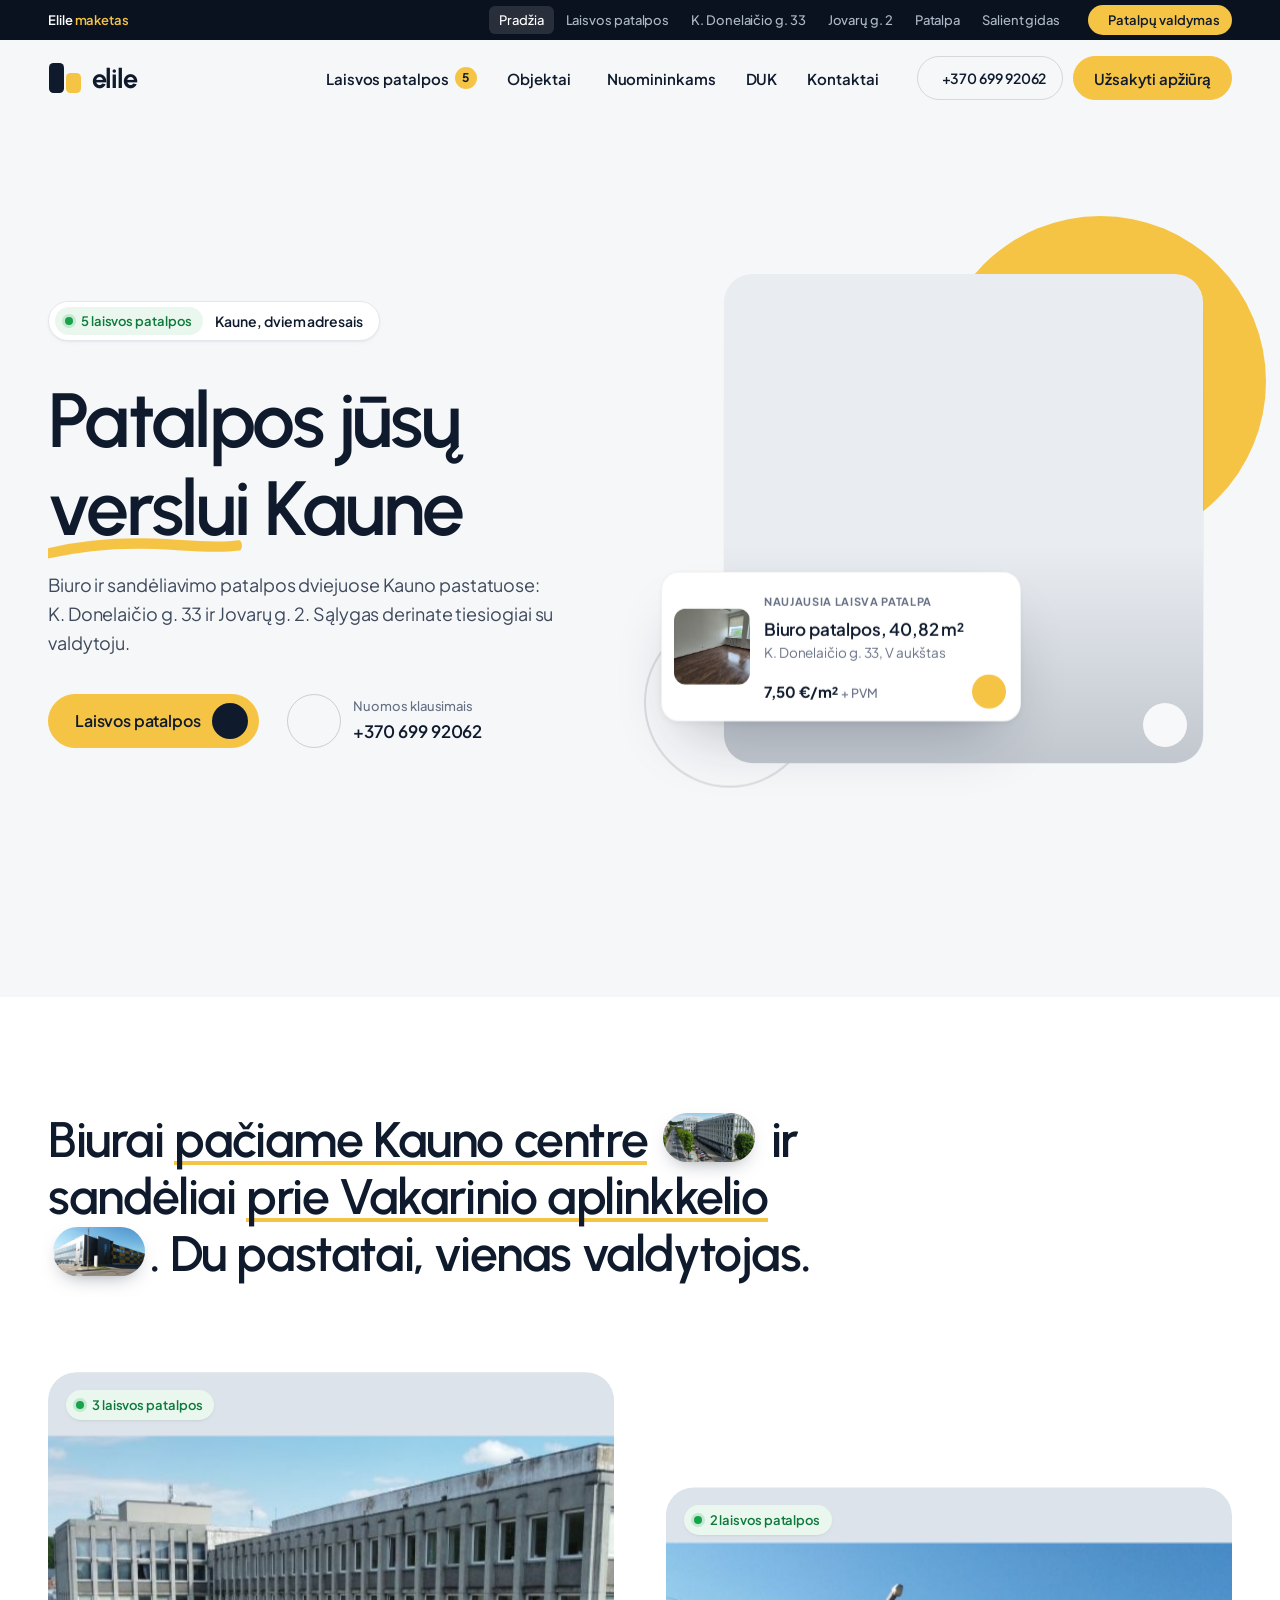
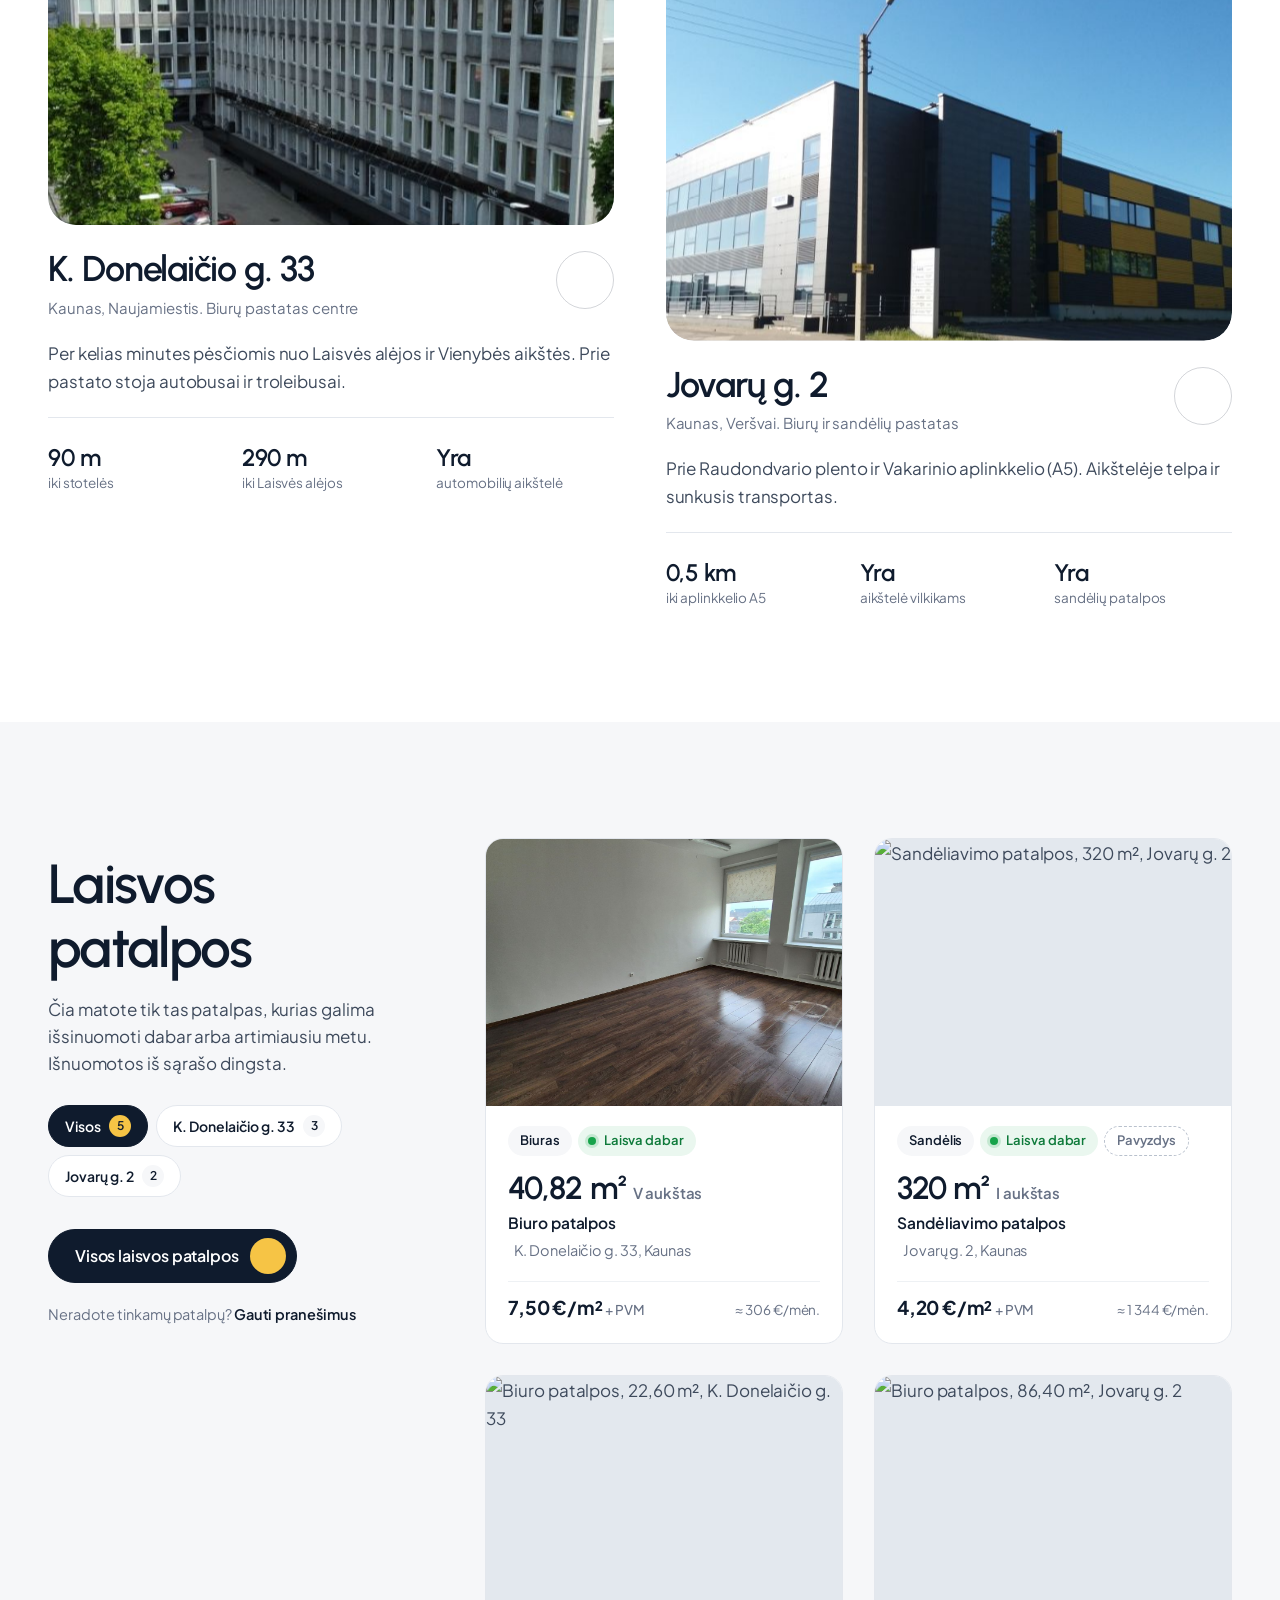
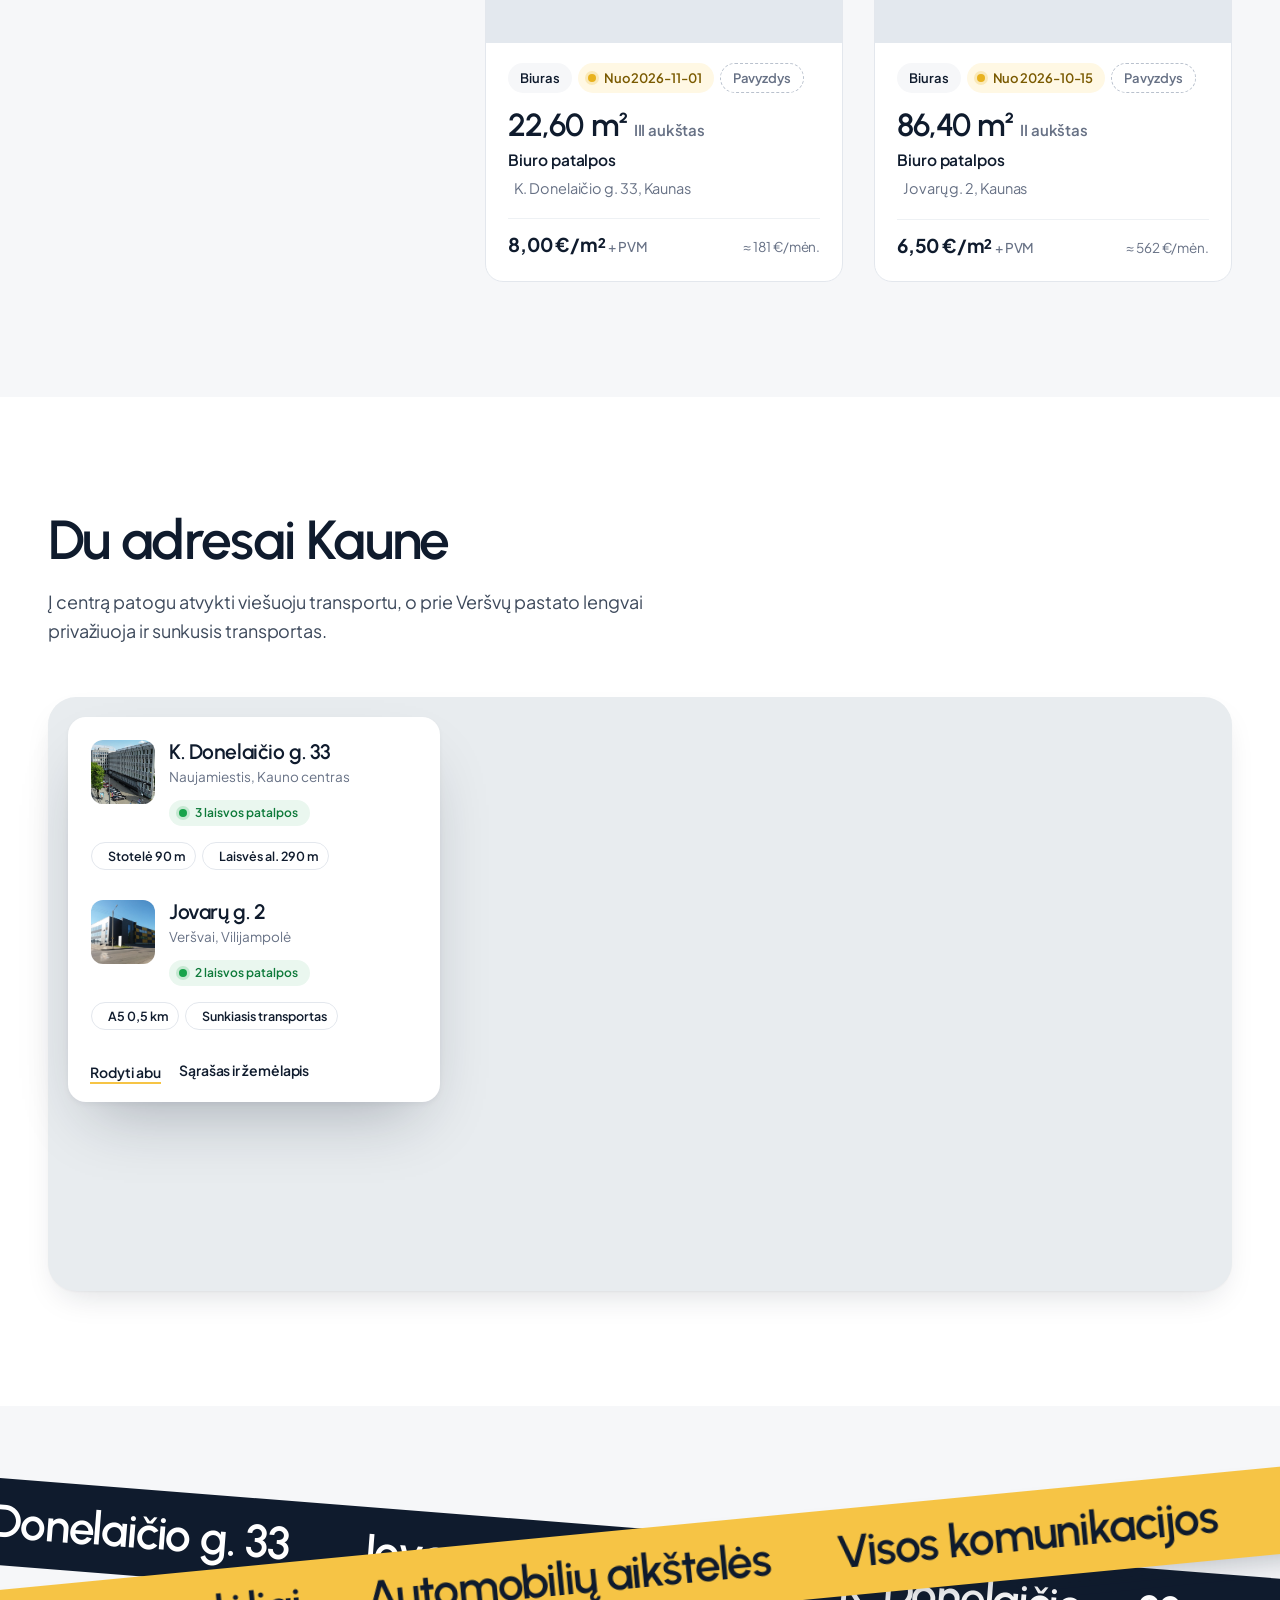
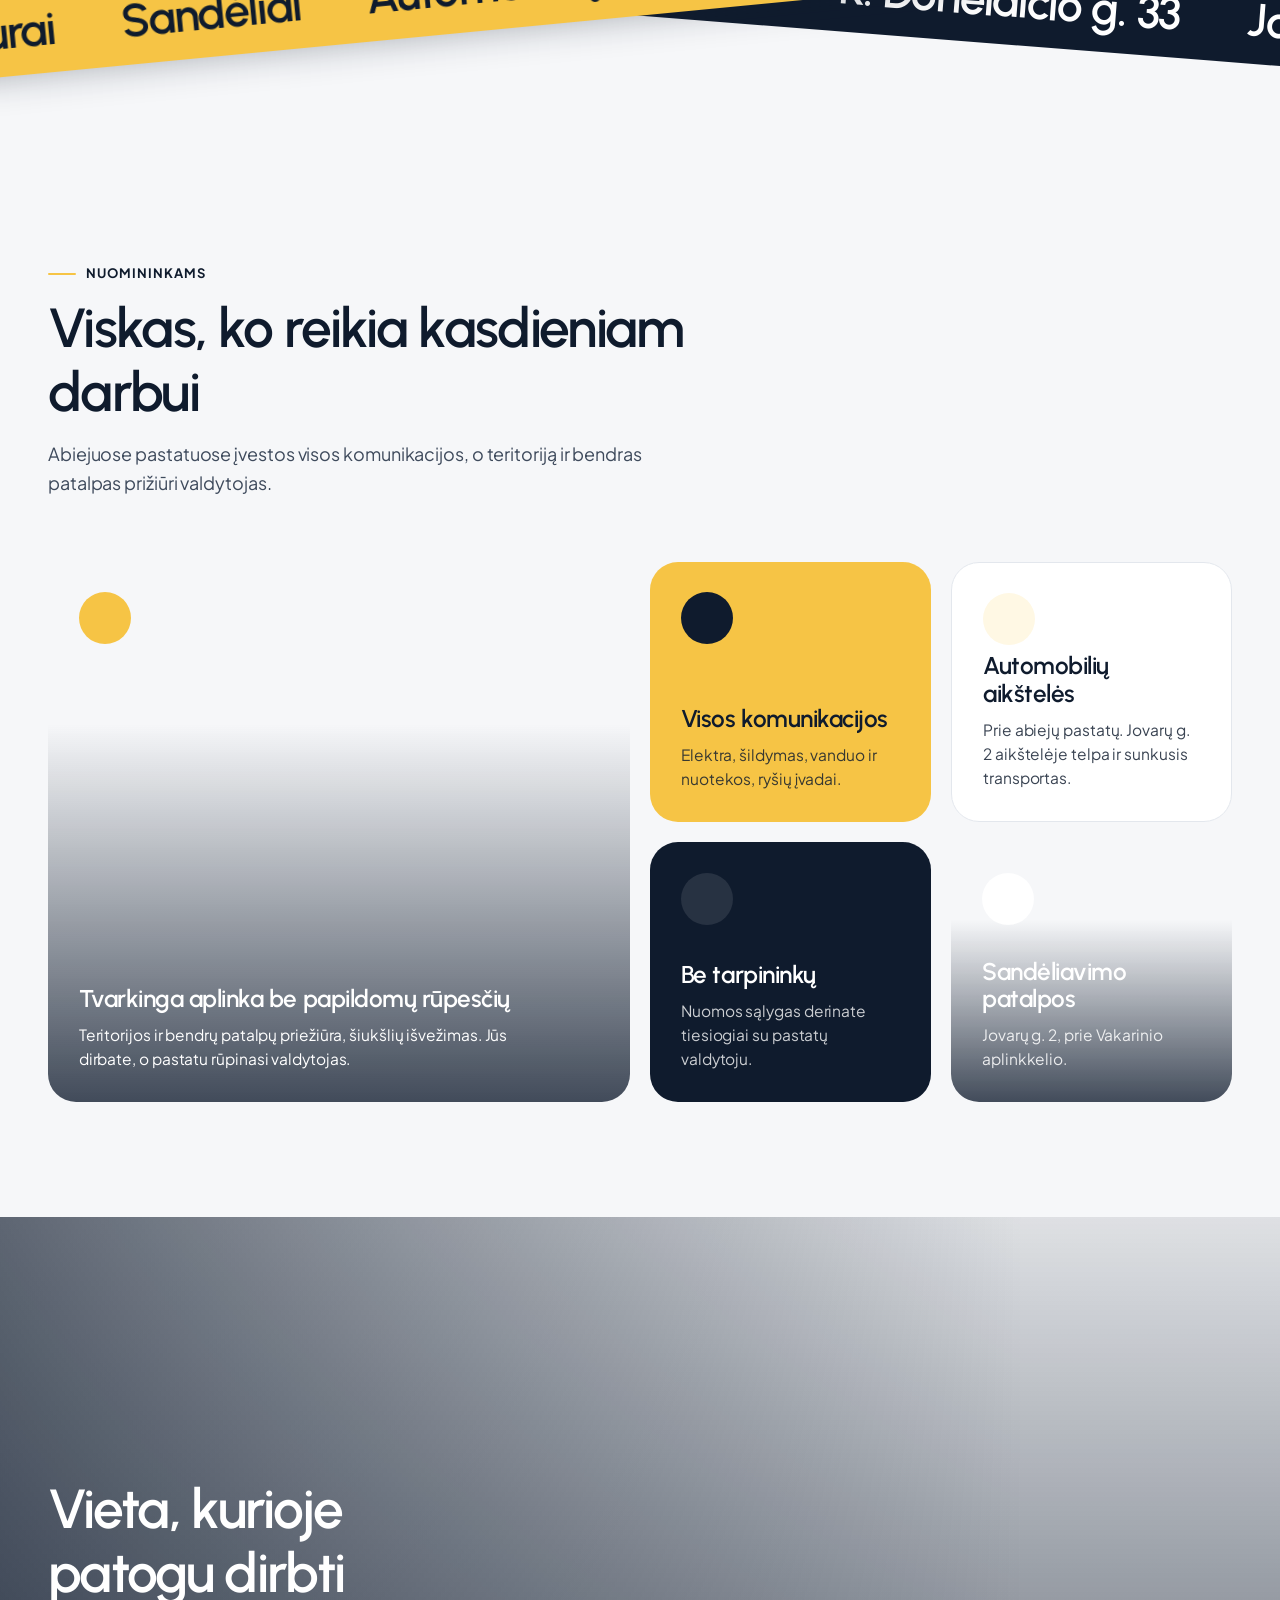
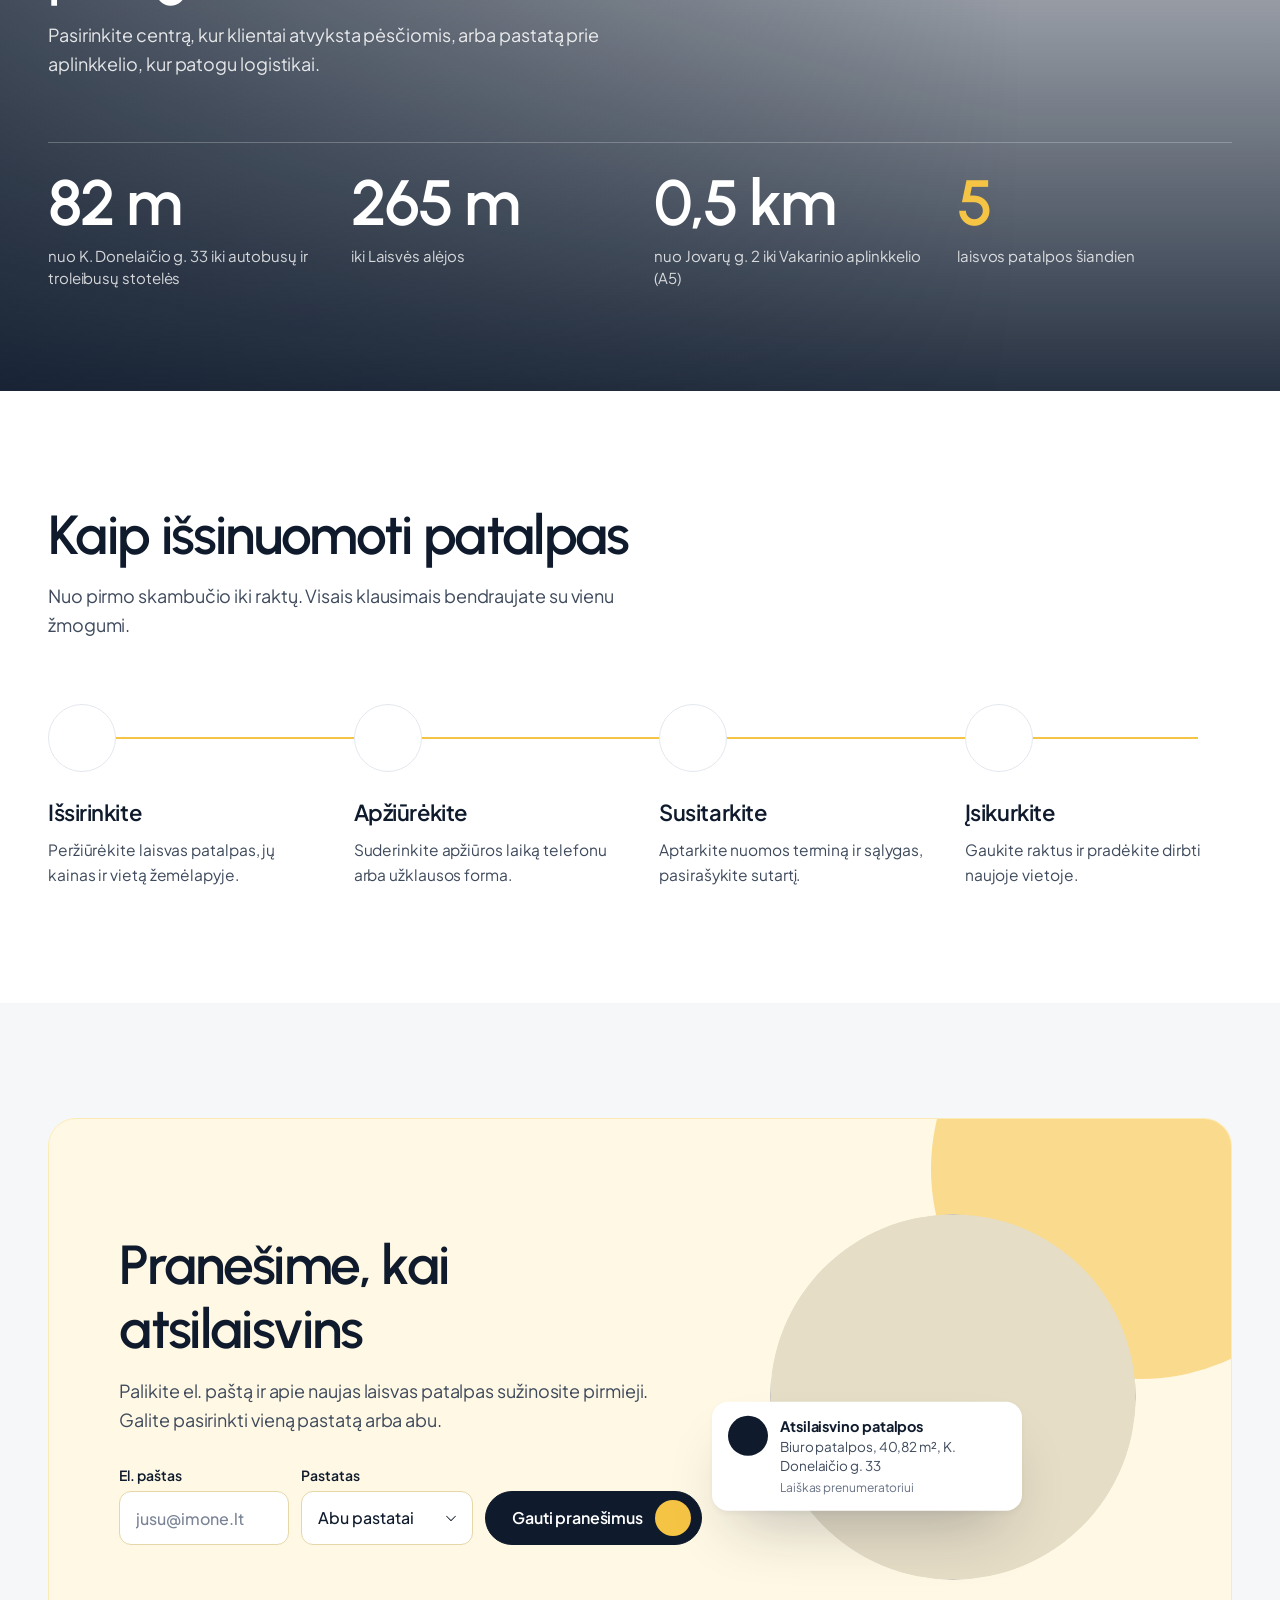
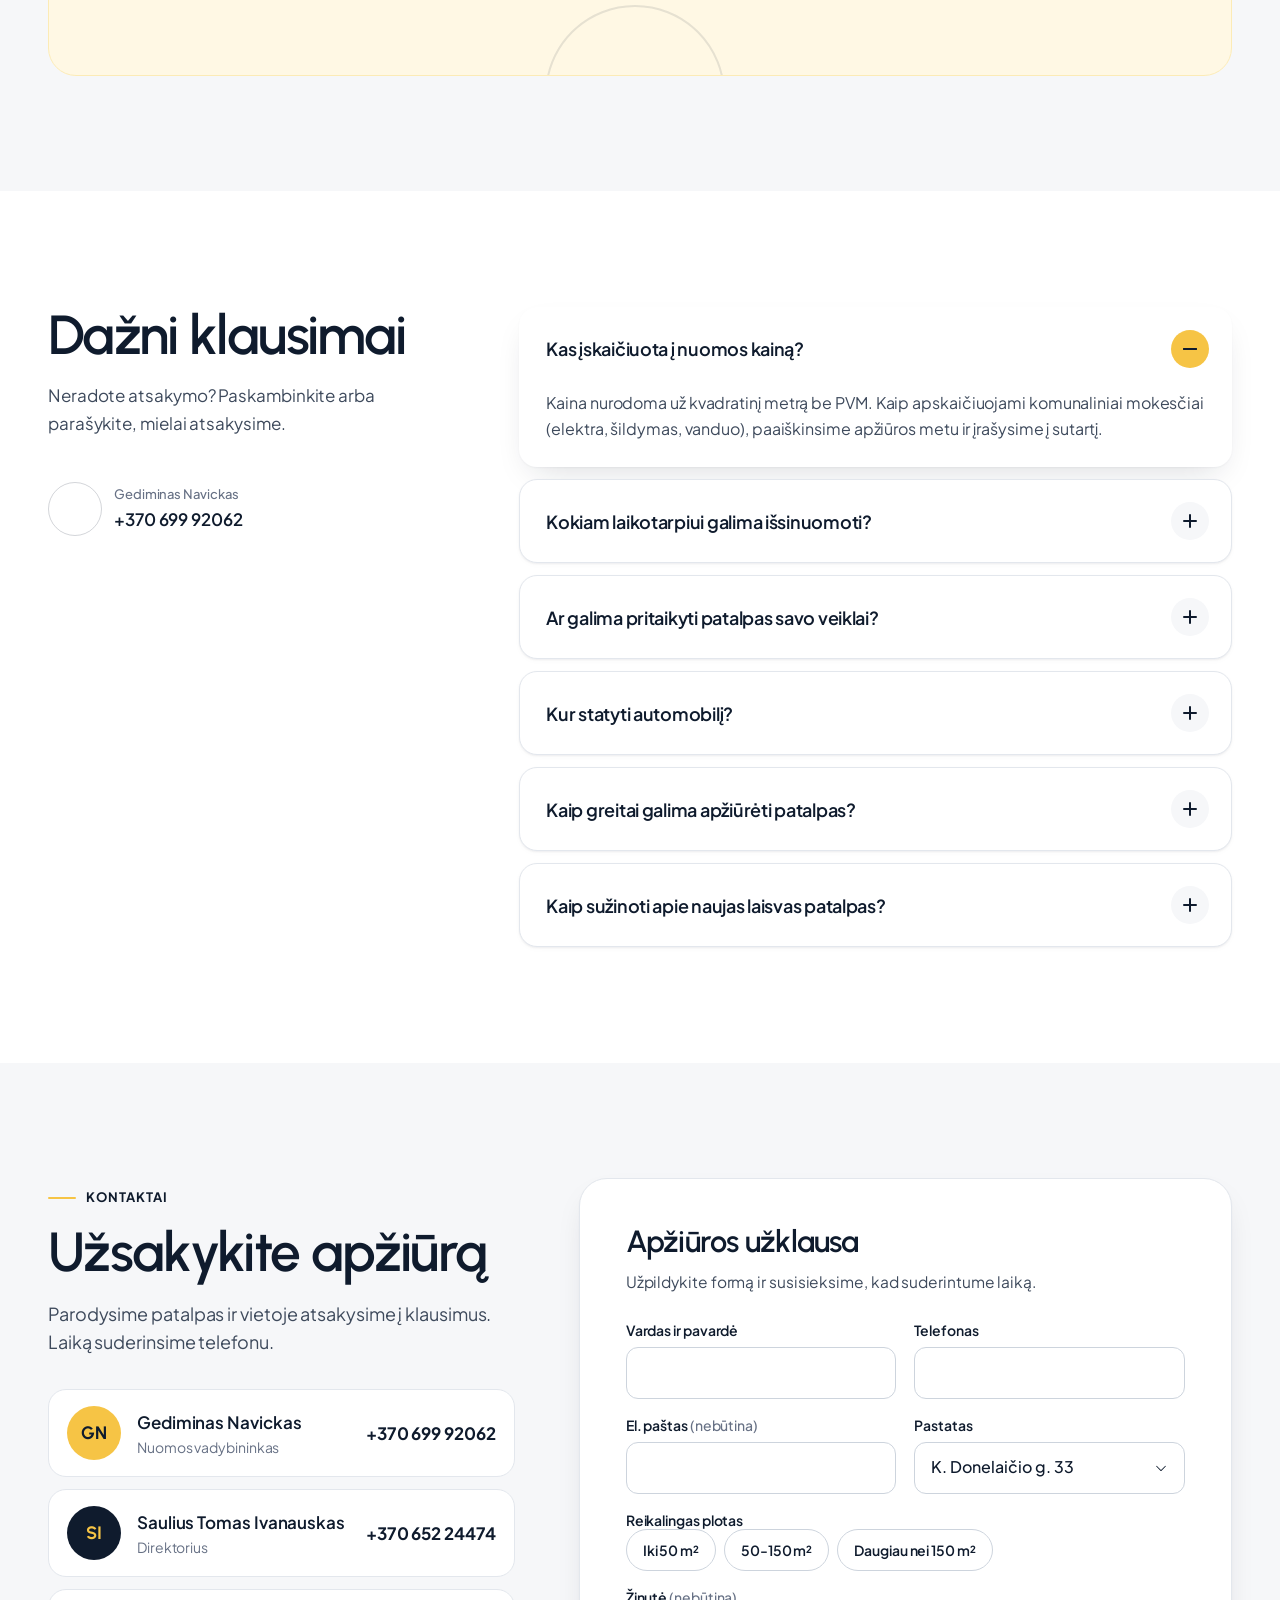
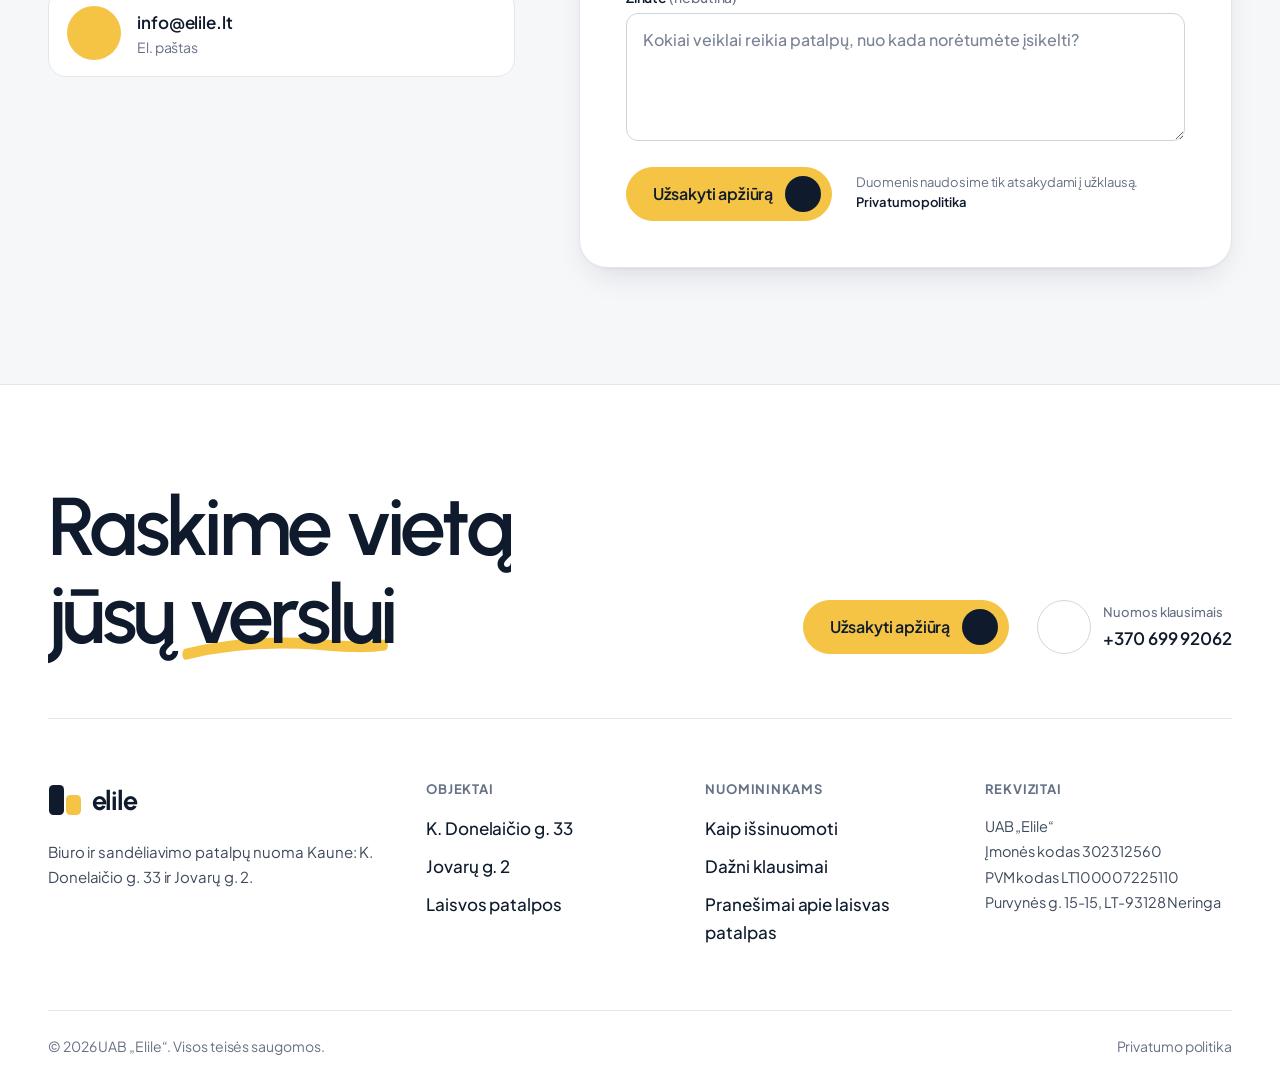
==== index.html @ c247b746 "Elile svetainės dizaino maketas pagal Salient SaaS ir Architect Pradžia, laisvų patalpų sąrašas su f" ====
<!doctype html>
<html lang="lt">
<head>
  <meta charset="utf-8">
  <meta name="viewport" content="width=device-width, initial-scale=1">
  <title>Patalpų nuoma Kaune: biurai ir sandėliai | UAB „Elile“</title>
  <meta name="description" content="Biuro ir sandėliavimo patalpų nuoma Kaune, K. Donelaičio g. 33 ir Jovarų g. 2. Laisvos patalpos, kainos, vieta žemėlapyje ir apžiūros užsakymas.">
  <meta name="robots" content="noindex">
  <link rel="icon" href="assets/img/favicon.svg" type="image/svg+xml">
  <link rel="preconnect" href="https://fonts.googleapis.com">
  <link rel="preconnect" href="https://fonts.gstatic.com" crossorigin>
  <link rel="stylesheet" href="https://fonts.googleapis.com/css2?family=Plus+Jakarta+Sans:ital,wght@0,400;0,500;0,600;0,700;1,400&family=Urbanist:wght@500;600;700&display=swap">
  <link rel="stylesheet" href="https://cdn.jsdelivr.net/npm/@phosphor-icons/web@2.1.1/src/regular/style.css">
  <link rel="stylesheet" href="https://cdn.jsdelivr.net/npm/leaflet@1.9.4/dist/leaflet.css">
  <link rel="stylesheet" href="assets/css/style.css?v=6">
  <link rel="preload" as="image" href="https://images.pexels.com/videos/8347240/pexels-photo-8347240.jpeg?auto=compress&cs=tinysrgb&w=1200">
  <script>document.documentElement.classList.add('js');</script>
</head>
<body>

  <!-- Maketo juosta: į WordPress nekeliama -->
  <div class="mockbar">
    <div class="container mockbar__inner">
      <span class="mockbar__label">Elile <span>maketas</span></span>
      <nav aria-label="Maketo puslapiai">
        <a href="index.html" aria-current="page">Pradžia</a>
        <a href="patalpos.html">Laisvos patalpos</a>
        <a href="objektas.html?id=donelaicio-33" data-mock-object="donelaicio-33">K. Donelaičio g. 33</a>
        <a href="objektas.html?id=jovaru-2" data-mock-object="jovaru-2">Jovarų g. 2</a>
        <a href="patalpa.html?id=donelaicio-33-v-4082">Patalpa</a>
        <a href="salient-gidas.html">Salient gidas</a>
      </nav>
      <button class="mockbar__btn" type="button" data-demo-open><i class="ph ph-sliders-horizontal" aria-hidden="true"></i>Patalpų valdymas</button>
    </div>
  </div>

  <header class="site-header">
    <div class="container site-header__inner">
      <a class="logo" href="index.html" aria-label="UAB „Elile“, pradžia">
        <svg viewBox="0 0 34 34" aria-hidden="true"><rect x="1" y="2" width="15" height="30" rx="4.5" fill="#0F1B2D"/><rect x="18" y="12" width="15" height="20" rx="4.5" fill="#F6C445"/></svg>
        <span class="logo__word">elile</span>
      </a>
      <nav class="nav" aria-label="Pagrindinis meniu">
        <a class="nav__link" href="patalpos.html">Laisvos patalpos <span class="nav__badge" data-count="all">5</span></a>
        <div class="nav__item" data-drop>
          <button class="nav__link" type="button" aria-expanded="false" aria-haspopup="true">Objektai <i class="ph ph-caret-down" aria-hidden="true"></i></button>
          <div class="nav__drop">
            <a class="drop-obj" href="objektas.html?id=donelaicio-33">
              <img src="assets/img/objektai/donelaicio-33.jpg" alt="">
              <span class="drop-obj__text"><strong>K. Donelaičio g. 33</strong><span>Naujamiestis, biurų pastatas centre</span><span data-status-for="donelaicio-33"></span></span>
            </a>
            <a class="drop-obj" href="objektas.html?id=jovaru-2">
              <img src="assets/img/objektai/jovaru-2.jpg" alt="">
              <span class="drop-obj__text"><strong>Jovarų g. 2</strong><span>Veršvai, biurai ir sandėliai</span><span data-status-for="jovaru-2"></span></span>
            </a>
            <div class="nav__drop-foot"><span class="muted">Abu pastatai Kaune</span><a class="link-u" href="index.html#zemelapis">Žemėlapyje <i class="ph ph-arrow-right"></i></a></div>
          </div>
        </div>
        <a class="nav__link" href="index.html#kaip">Nuomininkams</a>
        <a class="nav__link" href="index.html#duk">DUK</a>
        <a class="nav__link" href="#kontaktai">Kontaktai</a>
      </nav>
      <div class="header-actions">
        <a class="header-phone" href="tel:+37069992062" aria-label="Skambinti +370 699 92062"><i class="ph ph-phone" aria-hidden="true"></i><span>+370 699 92062</span></a>
        <a class="btn btn--sun btn--sm" href="#kontaktai">Užsakyti apžiūrą</a>
        <button class="burger" type="button" aria-label="Atidaryti meniu" aria-expanded="false" aria-controls="mobile-menu"><i class="ph ph-list" aria-hidden="true"></i></button>
      </div>
    </div>
  </header>

  <div class="mobile-menu" id="mobile-menu" role="dialog" aria-modal="true" aria-label="Meniu">
    <div class="container">
      <div class="mobile-menu__top">
        <a class="logo" href="index.html" aria-label="UAB „Elile“, pradžia"><svg viewBox="0 0 34 34" aria-hidden="true"><rect x="1" y="2" width="15" height="30" rx="4.5" fill="#0F1B2D"/><rect x="18" y="12" width="15" height="20" rx="4.5" fill="#F6C445"/></svg><span class="logo__word">elile</span></a>
        <button class="mobile-menu__close" type="button" aria-label="Uždaryti meniu"><i class="ph ph-x" aria-hidden="true"></i></button>
      </div>
      <nav class="mobile-menu__links" aria-label="Meniu mobiliesiems">
        <a href="patalpos.html">Laisvos patalpos <i class="ph ph-arrow-right" aria-hidden="true"></i></a>
        <a href="objektas.html?id=donelaicio-33">K. Donelaičio g. 33 <i class="ph ph-arrow-right" aria-hidden="true"></i></a>
        <a href="objektas.html?id=jovaru-2">Jovarų g. 2 <i class="ph ph-arrow-right" aria-hidden="true"></i></a>
        <a href="index.html#kaip">Nuomininkams <i class="ph ph-arrow-right" aria-hidden="true"></i></a>
        <a href="index.html#duk">DUK <i class="ph ph-arrow-right" aria-hidden="true"></i></a>
        <a href="#kontaktai">Kontaktai <i class="ph ph-arrow-right" aria-hidden="true"></i></a>
      </nav>
      <div class="mobile-menu__foot">
        <a class="btn btn--sun" href="#kontaktai">Užsakyti apžiūrą</a>
        <a class="btn btn--ghost" href="tel:+37069992062"><i class="ph ph-phone" aria-hidden="true"></i>&nbsp;+370 699 92062</a>
      </div>
    </div>
  </div>

  <main id="turinys">

    <!-- 1. Hero: Salient SaaS (Split Line Heading + Highlighted Text + Mask Reveal + Animated Shape + Parallax Scroll) -->
    <section class="hero">
      <div class="container hero__grid">
        <div class="hero__text">
          <p class="hero__badge" data-reveal><span class="status status--live" data-count="all" data-count-format="phrase">5 laisvos patalpos</span><span>Kaune, dviem adresais</span></p>
          <h1 data-split>Patalpos jūsų <span class="hl">verslui<svg class="hl__svg" viewBox="0 0 300 24" preserveAspectRatio="none" aria-hidden="true"><path pathLength="1" d="M5 16.5C58 9 115 6.5 170 7.6c44 .9 86 4.6 125 1.4"/></svg></span> Kaune</h1>
          <p class="lead" data-reveal style="--d:250ms">Biuro ir sandėliavimo patalpos dviejuose Kauno pastatuose: K.&nbsp;Donelaičio g.&nbsp;33 ir Jovarų g.&nbsp;2. Sąlygas derinate tiesiogiai su valdytoju.</p>
          <div class="hero__actions" data-reveal style="--d:380ms">
            <a class="btn btn--sun" href="#laisvos"><span>Laisvos patalpos</span><span class="btn__icon"><i class="ph ph-arrow-down"></i><i class="ph ph-arrow-down"></i></span></a>
            <a class="phone-link" href="tel:+37069992062"><span class="phone-link__icon"><i class="ph ph-phone" aria-hidden="true"></i></span><span><small>Nuomos klausimais</small>+370 699 92062</span></a>
          </div>
        </div>

        <div class="hero__media">
          <span class="hero__shape hero__shape--sun" data-grow style="--d:150ms" aria-hidden="true"></span>
          <span class="hero__shape hero__shape--ring px" data-px="0.14" aria-hidden="true"></span>
          <span class="hero__shape hero__shape--dot px" data-px="-0.22" aria-hidden="true"></span>
          <div class="hero__frame" data-mask style="--d:100ms">
            <video data-hero-video autoplay muted loop playsinline preload="metadata" poster="https://images.pexels.com/videos/8347240/pexels-photo-8347240.jpeg?auto=compress&cs=tinysrgb&w=1200" aria-label="Šviesus, tuščias biuras">
              <source src="https://videos.pexels.com/video-files/8347240/8347240-hd_1280_720_25fps.mp4" type="video/mp4">
            </video>
            <button class="video-toggle" type="button" data-video-toggle aria-label="Sustabdyti fono vaizdo įrašą"><i class="ph ph-pause" aria-hidden="true"></i></button>
          </div>
          <div class="live-card-wrap px" data-px="0.1">
            <a class="live-card" data-render="hero-card" data-reveal style="--d:900ms" href="patalpos.html"></a>
          </div>
        </div>
      </div>
    </section>

    <!-- 2. Objektai: Architect (Text With Inline Images + Image With Animation su paralaksu) -->
    <section class="section section--white" id="objektai">
      <div class="container">
        <h2 class="statement" data-reveal data-reveal-group>
          Biurai <a href="objektas.html?id=donelaicio-33">pačiame Kauno centre</a>&nbsp;<span class="inline-img" style="--i:0;background-image:url('assets/img/objektai/donelaicio-33.jpg')" aria-hidden="true"></span>
          ir sandėliai <a href="objektas.html?id=jovaru-2">prie Vakarinio aplinkkelio</a>&nbsp;<span class="inline-img" style="--i:1;background-image:url('assets/img/objektai/jovaru-2.jpg')" aria-hidden="true"></span>.
          Du pastatai, vienas valdytojas.
        </h2>

        <div class="objects-grid">
          <a class="object-card" href="objektas.html?id=donelaicio-33" data-reveal>
            <div class="object-card__media" data-mask="up">
              <div class="px" data-px="0.07"><img src="assets/img/objektai/donelaicio-33.jpg" alt="K. Donelaičio g. 33 pastatas ir automobilių aikštelė, vaizdas iš viršaus" loading="lazy"></div>
              <span data-status-for="donelaicio-33"></span>
            </div>
            <div class="object-card__body">
              <div class="object-card__row">
                <div>
                  <h3 class="object-card__title">K. Donelaičio g. 33</h3>
                  <p class="object-card__sub">Kaunas, Naujamiestis. Biurų pastatas centre</p>
                </div>
                <span class="round-go" aria-hidden="true"><i class="ph ph-arrow-right"></i></span>
              </div>
              <p class="object-card__lead">Per kelias minutes pėsčiomis nuo Laisvės alėjos ir Vienybės aikštės. Prie pastato stoja autobusai ir troleibusai.</p>
              <div class="mini-facts">
                <div class="mini-fact"><i class="ph ph-bus" aria-hidden="true"></i><strong>90 m</strong><span>iki stotelės</span></div>
                <div class="mini-fact"><i class="ph ph-signpost" aria-hidden="true"></i><strong>290 m</strong><span>iki Laisvės alėjos</span></div>
                <div class="mini-fact"><i class="ph ph-car" aria-hidden="true"></i><strong>Yra</strong><span>automobilių aikštelė</span></div>
              </div>
            </div>
          </a>

          <a class="object-card" href="objektas.html?id=jovaru-2" data-reveal style="--d:120ms">
            <div class="object-card__media" data-mask="up" style="--d:120ms">
              <div class="px" data-px="0.07"><img src="assets/img/objektai/jovaru-2.jpg" alt="Jovarų g. 2 biurų ir sandėlių pastatas" loading="lazy"></div>
              <span data-status-for="jovaru-2"></span>
            </div>
            <div class="object-card__body">
              <div class="object-card__row">
                <div>
                  <h3 class="object-card__title">Jovarų g. 2</h3>
                  <p class="object-card__sub">Kaunas, Veršvai. Biurų ir sandėlių pastatas</p>
                </div>
                <span class="round-go" aria-hidden="true"><i class="ph ph-arrow-right"></i></span>
              </div>
              <p class="object-card__lead">Prie Raudondvario plento ir Vakarinio aplinkkelio (A5). Aikštelėje telpa ir sunkusis transportas.</p>
              <div class="mini-facts">
                <div class="mini-fact"><i class="ph ph-road-horizon" aria-hidden="true"></i><strong>0,5 km</strong><span>iki aplinkkelio A5</span></div>
                <div class="mini-fact"><i class="ph ph-truck" aria-hidden="true"></i><strong>Yra</strong><span>aikštelė vilkikams</span></div>
                <div class="mini-fact"><i class="ph ph-package" aria-hidden="true"></i><strong>Yra</strong><span>sandėlių patalpos</span></div>
              </div>
            </div>
          </a>
        </div>
      </div>
    </section>

    <!-- 3. Laisvos patalpos: Architect (Sticky Column + Post Grid su filtrais) -->
    <section class="section" id="laisvos">
      <div class="container units">
        <div class="units__aside">
          <h2 data-split>Laisvos patalpos</h2>
          <p class="lead" data-reveal>Čia matote tik tas patalpas, kurias galima išsinuomoti dabar arba artimiausiu metu. Išnuomotos iš sąrašo dingsta.</p>
          <div class="chips" data-filter-chips role="group" aria-label="Rodyti pagal pastatą" data-reveal style="--d:120ms">
            <button class="chip" type="button" data-filter="all" aria-pressed="true">Visos <span class="chip__count">5</span></button>
            <button class="chip" type="button" data-filter="donelaicio-33" aria-pressed="false">K. Donelaičio g. 33 <span class="chip__count">3</span></button>
            <button class="chip" type="button" data-filter="jovaru-2" aria-pressed="false">Jovarų g. 2 <span class="chip__count">2</span></button>
          </div>
          <a class="btn btn--ink" href="patalpos.html" data-all-link data-reveal style="--d:200ms"><span>Visos laisvos patalpos</span><span class="btn__icon"><i class="ph ph-arrow-right"></i><i class="ph ph-arrow-right"></i></span></a>
          <p class="units__note" data-reveal style="--d:260ms">Neradote tinkamų patalpų? <a class="link-u" href="#pranesimai">Gauti pranešimus</a></p>
        </div>
        <div class="unit-grid" data-render="unit-grid" data-filterable="1" data-limit="4" data-reveal="fade"></div>
      </div>
    </section>

    <!-- 4. Žemėlapis: Salient Map (Leaflet) + sąrašas -->
    <section class="section section--white" id="zemelapis">
      <div class="container">
        <div class="mapsec__head">
          <h2 data-split>Du adresai Kaune</h2>
          <p class="lead" data-reveal>Į centrą patogu atvykti viešuoju transportu, o prie Veršvų pastato lengvai privažiuoja ir sunkusis transportas.</p>
        </div>
        <div class="mapsec__wrap" data-reveal="fade">
          <div class="mapsec__map" data-map="overview" role="region" aria-label="Pastatų žemėlapis"></div>
          <div class="mapsec__panel">
            <button class="map-obj" type="button" data-focus="donelaicio-33">
              <img src="assets/img/objektai/donelaicio-33.jpg" alt="">
              <span><strong>K. Donelaičio g. 33</strong><span class="map-obj__sub">Naujamiestis, Kauno centras</span><span data-status-for="donelaicio-33"></span></span>
              <span class="map-obj__facts"><span><i class="ph ph-bus" aria-hidden="true"></i>Stotelė 90 m</span><span><i class="ph ph-signpost" aria-hidden="true"></i>Laisvės al. 290 m</span></span>
            </button>
            <button class="map-obj" type="button" data-focus="jovaru-2">
              <img src="assets/img/objektai/jovaru-2.jpg" alt="">
              <span><strong>Jovarų g. 2</strong><span class="map-obj__sub">Veršvai, Vilijampolė</span><span data-status-for="jovaru-2"></span></span>
              <span class="map-obj__facts"><span><i class="ph ph-road-horizon" aria-hidden="true"></i>A5 0,5 km</span><span><i class="ph ph-truck" aria-hidden="true"></i>Sunkiasis transportas</span></span>
            </button>
            <div class="map-obj__links" style="padding:10px 12px 6px">
              <button class="linklike" type="button" data-map-reset>Rodyti abu</button>
              <a class="link-u" href="patalpos.html">Sąrašas ir žemėlapis <i class="ph ph-arrow-right"></i></a>
            </div>
          </div>
        </div>
      </div>
    </section>

    <!-- 5. Salient Scrolling Text: dvi susikertančios juostos -->
    <section class="marquee" aria-label="Biurai, sandėliai, automobilių aikštelės ir visos komunikacijos. K. Donelaičio g. 33 ir Jovarų g. 2, Kaunas">
      <div class="marquee__band marquee__band--ink" aria-hidden="true">
        <div class="marquee__track">
          <span class="marquee__item">K. Donelaičio g. 33 <i class="ph ph-map-pin"></i></span><span class="marquee__item">Jovarų g. 2 <i class="ph ph-map-pin"></i></span><span class="marquee__item">Kaunas <i class="ph ph-map-pin"></i></span>
          <span class="marquee__item">K. Donelaičio g. 33 <i class="ph ph-map-pin"></i></span><span class="marquee__item">Jovarų g. 2 <i class="ph ph-map-pin"></i></span><span class="marquee__item">Kaunas <i class="ph ph-map-pin"></i></span>
          <span class="marquee__item">K. Donelaičio g. 33 <i class="ph ph-map-pin"></i></span><span class="marquee__item">Jovarų g. 2 <i class="ph ph-map-pin"></i></span><span class="marquee__item">Kaunas <i class="ph ph-map-pin"></i></span>
          <span class="marquee__item">K. Donelaičio g. 33 <i class="ph ph-map-pin"></i></span><span class="marquee__item">Jovarų g. 2 <i class="ph ph-map-pin"></i></span><span class="marquee__item">Kaunas <i class="ph ph-map-pin"></i></span>
        </div>
      </div>
      <div class="marquee__band marquee__band--sun" aria-hidden="true">
        <div class="marquee__track">
          <span class="marquee__item">Biurai <i class="ph ph-buildings"></i></span><span class="marquee__item">Sandėliai <i class="ph ph-package"></i></span><span class="marquee__item">Automobilių aikštelės <i class="ph ph-car"></i></span><span class="marquee__item">Visos komunikacijos <i class="ph ph-lightning"></i></span>
          <span class="marquee__item">Biurai <i class="ph ph-buildings"></i></span><span class="marquee__item">Sandėliai <i class="ph ph-package"></i></span><span class="marquee__item">Automobilių aikštelės <i class="ph ph-car"></i></span><span class="marquee__item">Visos komunikacijos <i class="ph ph-lightning"></i></span>
        </div>
      </div>
    </section>

    <!-- 6. Privalumai: bento tinklelis (Salient Fancy Box / Column su fonu) -->
    <section class="section" id="privalumai">
      <div class="container">
        <div class="bento-head">
          <span class="eyebrow" data-reveal>Nuomininkams</span>
          <h2 data-split style="margin-top:18px">Viskas, ko reikia kasdieniam darbui</h2>
          <p class="lead" data-reveal>Abiejuose pastatuose įvestos visos komunikacijos, o teritoriją ir bendras patalpas prižiūri valdytojas.</p>
        </div>
        <div class="bento">
          <article class="bento__cell bento__cell--big" data-reveal>
            <div class="bento__bg" style="background-image:url('https://images.pexels.com/photos/7876739/pexels-photo-7876739.jpeg?auto=compress&cs=tinysrgb&w=1400')" role="img" aria-label="Kolegos šviesiame biure"></div>
            <span class="bento__icon" style="background:var(--sun);color:var(--ink)" aria-hidden="true"><i class="ph ph-broom"></i></span>
            <h3>Tvarkinga aplinka be papildomų rūpesčių</h3>
            <p>Teritorijos ir bendrų patalpų priežiūra, šiukšlių išvežimas. Jūs dirbate, o pastatu rūpinasi valdytojas.</p>
          </article>
          <article class="bento__cell bento__cell--sun" data-reveal style="--d:80ms">
            <span class="bento__icon" aria-hidden="true"><i class="ph ph-lightning"></i></span>
            <h3>Visos komunikacijos</h3>
            <p>Elektra, šildymas, vanduo ir nuotekos, ryšių įvadai.</p>
          </article>
          <article class="bento__cell bento__cell--white" data-reveal style="--d:160ms">
            <span class="bento__icon" aria-hidden="true"><i class="ph ph-car"></i></span>
            <h3>Automobilių aikštelės</h3>
            <p>Prie abiejų pastatų. Jovarų g. 2 aikštelėje telpa ir sunkusis transportas.</p>
          </article>
          <article class="bento__cell bento__cell--ink" data-reveal style="--d:80ms">
            <span class="bento__icon" aria-hidden="true"><i class="ph ph-handshake"></i></span>
            <h3>Be tarpininkų</h3>
            <p>Nuomos sąlygas derinate tiesiogiai su pastatų valdytoju.</p>
          </article>
          <article class="bento__cell bento__cell--photo" data-reveal style="--d:160ms">
            <div class="bento__bg" style="background-image:url('https://images.pexels.com/photos/36122954/pexels-photo-36122954.jpeg?auto=compress&cs=tinysrgb&w=1000')" role="img" aria-label="Sandėlio patalpos su stelažais"></div>
            <span class="bento__icon" aria-hidden="true"><i class="ph ph-package"></i></span>
            <h3>Sandėliavimo patalpos</h3>
            <p>Jovarų g. 2, prie Vakarinio aplinkkelio.</p>
          </article>
        </div>
      </div>
    </section>

    <!-- 7. Paralaksinė juosta su skaičiais (Salient Row Parallax + Milestone) -->
    <section class="band" aria-labelledby="band-title">
      <div class="band__bg px" data-px="0.12" style="background-image:url('https://images.pexels.com/photos/4013242/pexels-photo-4013242.jpeg?auto=compress&cs=tinysrgb&w=2200')" role="img" aria-label="Kauno pilis ir santaka iš paukščio skrydžio"></div>
      <div class="container band__content">
        <h2 id="band-title" data-split>Vieta, kurioje patogu dirbti</h2>
        <p class="lead" data-reveal>Pasirinkite centrą, kur klientai atvyksta pėsčiomis, arba pastatą prie aplinkkelio, kur patogu logistikai.</p>
        <div class="stats">
          <div class="stat" data-reveal><div class="stat__value"><span data-count-to="90">90</span>&nbsp;m</div><p class="stat__label">nuo K. Donelaičio g. 33 iki autobusų ir troleibusų stotelės</p></div>
          <div class="stat" data-reveal style="--d:100ms"><div class="stat__value"><span data-count-to="290">290</span>&nbsp;m</div><p class="stat__label">iki Laisvės alėjos</p></div>
          <div class="stat" data-reveal style="--d:200ms"><div class="stat__value"><span data-count-to="0.5" data-decimals="1">0,5</span>&nbsp;km</div><p class="stat__label">nuo Jovarų g. 2 iki Vakarinio aplinkkelio (A5)</p></div>
          <div class="stat" data-reveal style="--d:300ms"><div class="stat__value"><em data-count="all">5</em></div><p class="stat__label"><span data-count="all" data-count-format="word">laisvos patalpos</span> šiandien</p></div>
        </div>
      </div>
    </section>

    <!-- 8. Kaip išsinuomoti -->
    <section class="section section--white" id="kaip">
      <div class="container">
        <div class="steps-head">
          <h2 data-split>Kaip išsinuomoti patalpas</h2>
          <p class="lead" data-reveal style="margin-top:18px">Nuo pirmo skambučio iki raktų. Visais klausimais bendraujate su vienu žmogumi.</p>
        </div>
        <ol class="steps">
          <li class="step" data-reveal><span class="step__icon" aria-hidden="true"><i class="ph ph-magnifying-glass"></i></span><h3>Išsirinkite</h3><p>Peržiūrėkite laisvas patalpas, jų kainas ir vietą žemėlapyje.</p></li>
          <li class="step" data-reveal style="--d:120ms"><span class="step__icon" aria-hidden="true"><i class="ph ph-calendar-check"></i></span><h3>Apžiūrėkite</h3><p>Suderinkite apžiūros laiką telefonu arba užklausos forma.</p></li>
          <li class="step" data-reveal style="--d:240ms"><span class="step__icon" aria-hidden="true"><i class="ph ph-handshake"></i></span><h3>Susitarkite</h3><p>Aptarkite nuomos terminą ir sąlygas, pasirašykite sutartį.</p></li>
          <li class="step" data-reveal style="--d:360ms"><span class="step__icon" aria-hidden="true"><i class="ph ph-key"></i></span><h3>Įsikurkite</h3><p>Gaukite raktus ir pradėkite dirbti naujoje vietoje.</p></li>
        </ol>
      </div>
    </section>

    <!-- 9. Pranešimai apie atsilaisvinusias patalpas -->
    <section class="section" id="pranesimai">
      <div class="container">
        <div class="notify" data-reveal>
          <span class="notify__shape notify__shape--a" data-grow aria-hidden="true"></span>
          <span class="notify__shape notify__shape--b" aria-hidden="true"></span>
          <div>
            <h2 data-split>Pranešime, kai atsilaisvins</h2>
            <p class="lead">Palikite el. paštą ir apie naujas laisvas patalpas sužinosite pirmieji. Galite pasirinkti vieną pastatą arba abu.</p>
            <form class="notify-form" data-notify-form novalidate>
              <div class="field"><label for="n-email">El. paštas</label><input id="n-email" type="email" name="email" placeholder="jusu@imone.lt" autocomplete="email" required><span class="field__error">Įrašykite el. pašto adresą.</span></div>
              <div class="field"><label for="n-obj">Pastatas</label><select id="n-obj" name="objektas"><option value="visi">Abu pastatai</option><option value="donelaicio-33">K. Donelaičio g. 33</option><option value="jovaru-2">Jovarų g. 2</option></select></div>
              <button class="btn btn--ink" type="submit"><span>Gauti pranešimus</span><span class="btn__icon"><i class="ph ph-bell-ringing"></i><i class="ph ph-bell-ringing"></i></span></button>
              <p class="notify-form__msg" role="status" aria-live="polite"></p>
            </form>
          </div>
          <div class="notify__visual" aria-hidden="true">
            <div class="notify__photo" data-mask="circle" style="--d:200ms"><img src="https://images.pexels.com/photos/8815930/pexels-photo-8815930.jpeg?auto=compress&cs=tinysrgb&w=900" alt="" loading="lazy"></div>
            <div class="toast px" data-px="-0.08">
              <span class="toast__icon"><i class="ph ph-bell-ringing"></i></span>
              <span><strong>Atsilaisvino patalpos</strong>Biuro patalpos, 40,82 m², K. Donelaičio g. 33<small>Laiškas prenumeratoriui</small></span>
            </div>
          </div>
        </div>
      </div>
    </section>

    <!-- 10. DUK: Salient Toggles (Minimal Shadow) -->
    <section class="section section--white" id="duk">
      <div class="container faq">
        <div class="faq__aside">
          <h2 data-split>Dažni klausimai</h2>
          <p class="lead" data-reveal>Neradote atsakymo? Paskambinkite arba parašykite, mielai atsakysime.</p>
          <a class="phone-link" href="tel:+37069992062" data-reveal><span class="phone-link__icon"><i class="ph ph-phone" aria-hidden="true"></i></span><span><small>Gediminas Navickas</small>+370 699 92062</span></a>
        </div>
        <div class="toggles" data-reveal="fade">
          <div class="toggle is-open">
            <button class="toggle__btn" type="button">Kas įskaičiuota į nuomos kainą?<span class="toggle__sign" aria-hidden="true"></span></button>
            <div class="toggle__panel"><div class="toggle__inner"><p>Kaina nurodoma už kvadratinį metrą be PVM. Kaip apskaičiuojami komunaliniai mokesčiai (elektra, šildymas, vanduo), paaiškinsime apžiūros metu ir įrašysime į sutartį.</p></div></div>
          </div>
          <div class="toggle">
            <button class="toggle__btn" type="button">Kokiam laikotarpiui galima išsinuomoti?<span class="toggle__sign" aria-hidden="true"></span></button>
            <div class="toggle__panel"><div class="toggle__inner"><p>Nuomos terminą aptariame individualiai. Parašykite, kokio laikotarpio jums reikia, ir pasiūlysime galimus variantus.</p></div></div>
          </div>
          <div class="toggle">
            <button class="toggle__btn" type="button">Ar galima pritaikyti patalpas savo veiklai?<span class="toggle__sign" aria-hidden="true"></span></button>
            <div class="toggle__panel"><div class="toggle__inner"><p>Pageidaujamus pakeitimus aptarkite su valdytoju prieš pasirašydami sutartį. Taip iš anksto susitarsime, kas ir kada juos atliks.</p></div></div>
          </div>
          <div class="toggle">
            <button class="toggle__btn" type="button">Kur statyti automobilį?<span class="toggle__sign" aria-hidden="true"></span></button>
            <div class="toggle__panel"><div class="toggle__inner"><p>Prie K. Donelaičio g. 33 yra lengvųjų automobilių aikštelė. Jovarų g. 2 aikštelėje telpa ir sunkusis transportas.</p></div></div>
          </div>
          <div class="toggle">
            <button class="toggle__btn" type="button">Kaip greitai galima apžiūrėti patalpas?<span class="toggle__sign" aria-hidden="true"></span></button>
            <div class="toggle__panel"><div class="toggle__inner"><p>Paskambinkite +370 699 92062 arba užpildykite apžiūros užklausą, ir suderinsime jums patogų laiką.</p></div></div>
          </div>
          <div class="toggle">
            <button class="toggle__btn" type="button">Kaip sužinoti apie naujas laisvas patalpas?<span class="toggle__sign" aria-hidden="true"></span></button>
            <div class="toggle__panel"><div class="toggle__inner"><p>Užsiprenumeruokite pranešimus. Kai patalpos atsilaisvins, jos atsiras šioje svetainėje, o jums išsiųsime laišką.</p></div></div>
          </div>
        </div>
      </div>
    </section>

    <!-- 11. Kontaktai (Salient Global Section prieš poraštę) -->
    <section class="section" id="kontaktai">
      <div class="container contact">
        <div>
          <span class="eyebrow" data-reveal>Kontaktai</span>
          <h2 data-split style="margin-top:18px">Užsakykite apžiūrą</h2>
          <p class="lead" data-reveal>Parodysime patalpas ir vietoje atsakysime į klausimus. Laiką suderinsime telefonu.</p>
          <div class="people">
            <a class="person" href="tel:+37069992062" data-reveal><span class="person__avatar">GN</span><span class="person__text"><strong>Gediminas Navickas</strong><span>Nuomos vadybininkas</span></span><span class="person__phone">+370 699 92062</span></a>
            <a class="person" href="tel:+37065224474" data-reveal style="--d:100ms"><span class="person__avatar person__avatar--ink">SI</span><span class="person__text"><strong>Saulius Tomas Ivanauskas</strong><span>Direktorius</span></span><span class="person__phone">+370 652 24474</span></a>
            <a class="person" href="mailto:info@elile.lt" data-reveal style="--d:200ms"><span class="person__avatar"><i class="ph ph-envelope-simple" aria-hidden="true"></i></span><span class="person__text"><strong>info@elile.lt</strong><span>El. paštas</span></span></a>
          </div>
        </div>
        <div class="form-card" data-reveal style="--d:120ms">
          <h3>Apžiūros užklausa</h3>
          <p>Užpildykite formą ir susisieksime, kad suderintume laiką.</p>
          <form data-form="contact" novalidate>
            <div class="form-grid">
              <div class="field"><label for="c-name">Vardas ir pavardė</label><input id="c-name" name="vardas" autocomplete="name" required><span class="field__error">Įrašykite vardą.</span></div>
              <div class="field"><label for="c-phone">Telefonas</label><input id="c-phone" name="telefonas" type="tel" inputmode="tel" autocomplete="tel" required><span class="field__error">Įrašykite telefono numerį.</span></div>
              <div class="field"><label for="c-email">El. paštas <span class="opt">(nebūtina)</span></label><input id="c-email" name="email" type="email" autocomplete="email"></div>
              <div class="field"><label for="c-obj">Pastatas</label><select id="c-obj" name="objektas" data-object-select><option value="donelaicio-33">K. Donelaičio g. 33</option><option value="jovaru-2">Jovarų g. 2</option><option value="nezinau">Dar nežinau</option></select></div>
              <fieldset class="field full"><legend>Reikalingas plotas</legend>
                <div class="choice">
                  <label><input type="radio" name="plotas" value="iki 50"><span>Iki 50 m²</span></label>
                  <label><input type="radio" name="plotas" value="50-150"><span>50-150 m²</span></label>
                  <label><input type="radio" name="plotas" value="150+"><span>Daugiau nei 150 m²</span></label>
                </div>
              </fieldset>
              <div class="field full"><label for="c-msg">Žinutė <span class="opt">(nebūtina)</span></label><textarea id="c-msg" name="zinute" placeholder="Kokiai veiklai reikia patalpų, nuo kada norėtumėte įsikelti?"></textarea></div>
            </div>
            <div class="form-foot">
              <button class="btn btn--sun" type="submit"><span>Užsakyti apžiūrą</span><span class="btn__icon"><i class="ph ph-arrow-right"></i><i class="ph ph-arrow-right"></i></span></button>
              <small>Duomenis naudosime tik atsakydami į užklausą. <a class="link-u" href="#">Privatumo politika</a></small>
            </div>
            <div class="form-success" role="status" aria-live="polite"><i class="ph ph-check-circle" aria-hidden="true"></i><span>Ačiū! Užklausą gavome. Gediminas susisieks su jumis dėl apžiūros laiko.</span></div>
          </form>
        </div>
      </div>
    </section>
  </main>

  <footer class="footer">
    <div class="container">
      <div class="footer__cta">
        <p class="footer__big" data-split>Raskime vietą jūsų <span class="hl">verslui<svg class="hl__svg" viewBox="0 0 300 24" preserveAspectRatio="none" aria-hidden="true"><path pathLength="1" d="M5 16.5C58 9 115 6.5 170 7.6c44 .9 86 4.6 125 1.4"/></svg></span></p>
        <div class="footer__actions">
          <a class="btn btn--sun" href="#kontaktai"><span>Užsakyti apžiūrą</span><span class="btn__icon"><i class="ph ph-arrow-right"></i><i class="ph ph-arrow-right"></i></span></a>
          <a class="phone-link" href="tel:+37069992062"><span class="phone-link__icon"><i class="ph ph-phone" aria-hidden="true"></i></span><span><small>Nuomos klausimais</small>+370 699 92062</span></a>
        </div>
      </div>
      <div class="footer__cols">
        <div class="footer__about">
          <a class="logo" href="index.html" aria-label="UAB „Elile“, pradžia"><svg viewBox="0 0 34 34" aria-hidden="true"><rect x="1" y="2" width="15" height="30" rx="4.5" fill="#0F1B2D"/><rect x="18" y="12" width="15" height="20" rx="4.5" fill="#F6C445"/></svg><span class="logo__word">elile</span></a>
          <p>Biuro ir sandėliavimo patalpų nuoma Kaune: K. Donelaičio g. 33 ir Jovarų g. 2.</p>
        </div>
        <div>
          <h4>Objektai</h4>
          <ul><li><a href="objektas.html?id=donelaicio-33">K. Donelaičio g. 33</a></li><li><a href="objektas.html?id=jovaru-2">Jovarų g. 2</a></li><li><a href="patalpos.html">Laisvos patalpos</a></li></ul>
        </div>
        <div>
          <h4>Nuomininkams</h4>
          <ul><li><a href="index.html#kaip">Kaip išsinuomoti</a></li><li><a href="index.html#duk">Dažni klausimai</a></li><li><a href="index.html#pranesimai">Pranešimai apie laisvas patalpas</a></li></ul>
        </div>
        <div>
          <h4>Rekvizitai</h4>
          <p class="footer__req">UAB „Elile“<br>Įmonės kodas 302312560<br>PVM kodas LT100007225110<br>Purvynės g. 15-15, LT-93128 Neringa</p>
        </div>
      </div>
      <div class="footer__bottom"><span>© 2026 UAB „Elile“. Visos teisės saugomos.</span><a href="#">Privatumo politika</a></div>
    </div>
  </footer>

  <button class="demo-fab" type="button" data-demo-open><i class="ph ph-sliders-horizontal" aria-hidden="true"></i>Patalpų valdymas</button>

  <script src="https://cdn.jsdelivr.net/npm/leaflet@1.9.4/dist/leaflet.js" defer></script>
  <script src="assets/js/data.js?v=6" defer></script>
  <script src="assets/js/main.js?v=6" defer></script>
</body>
</html>
---- assets/css/style.css ----
/* =====================================================================
   UAB „Elile“: dizaino maketas (Salient SaaS + Architect elementai)
   Spalvos, šriftai ir efektai parinkti taip, kad juos būtų galima
   atkartoti Salient temos nustatymais ir WPBakery elementais.
   ===================================================================== */

:root {
  /* Spalvos */
  --ink: #0F1B2D;
  --ink-2: #24334A;
  --text: #3E4A5C;
  --muted: #677185;
  --line: #E3E7ED;
  --line-2: #EEF1F4;
  --bg: #F6F7F9;
  --surface: #FFFFFF;
  --sun: #F6C445;
  --sun-600: #E8B21E;
  --sun-100: #FCEBB6;
  --sun-50: #FFF8E4;
  --ok: #16A34A;
  --ok-ink: #0E7A3A;
  --ok-50: #EAF7EF;
  --off: #B7C0CC;
  --danger: #B42318;

  /* Šriftai */
  --f-display: "Urbanist", "Plus Jakarta Sans", system-ui, sans-serif;
  --f-body: "Plus Jakarta Sans", system-ui, -apple-system, "Segoe UI", sans-serif;

  /* Formos: mygtukai ir žymos pilnai apvalūs, kortelės 18 px, didelės nuotraukos 28 px, laukai 12 px */
  --r-sm: 12px;
  --r: 18px;
  --r-lg: 28px;
  --pill: 999px;

  --shadow-sm: 0 1px 2px rgba(15, 27, 45, .05), 0 2px 8px -4px rgba(15, 27, 45, .08);
  --shadow: 0 1px 2px rgba(15, 27, 45, .04), 0 14px 34px -14px rgba(15, 27, 45, .18);
  --shadow-lg: 0 2px 6px rgba(15, 27, 45, .05), 0 32px 64px -24px rgba(15, 27, 45, .30);

  --ease: cubic-bezier(.16, 1, .3, 1);
  --ease-io: cubic-bezier(.65, 0, .35, 1);

  --container: 1320px;
  --gutter: clamp(16px, 4vw, 48px);
  --header-h: 76px;
  --header-h-s: 64px;
  --section: clamp(80px, 9vw, 144px);
}

/* ---------- Bazė ---------- */
*, *::before, *::after { box-sizing: border-box; }
html { scroll-behavior: smooth; scroll-padding-top: 88px; -webkit-text-size-adjust: 100%; }
body {
  margin: 0;
  background: var(--bg);
  color: var(--text);
  font: 400 17px/1.65 var(--f-body);
  letter-spacing: -.005em;
  -webkit-font-smoothing: antialiased;
  -moz-osx-font-smoothing: grayscale;
  text-rendering: optimizeLegibility;
  overflow-x: hidden;
}
img, video, svg { display: block; max-width: 100%; }
img { height: auto; }
a { color: inherit; text-decoration: none; }
button, input, select, textarea { font: inherit; color: inherit; }
button { cursor: pointer; }
:focus-visible { outline: 3px solid var(--ink); outline-offset: 3px; border-radius: 6px; }
::selection { background: var(--sun); color: var(--ink); }

h1, h2, h3, h4 { margin: 0; color: var(--ink); font-weight: 600; }
.h1, h1 { font: 600 clamp(46px, 6vw, 88px)/1.02 var(--f-display); letter-spacing: -.035em; }
.h2, h2 { font: 600 clamp(36px, 4.3vw, 62px)/1.05 var(--f-display); letter-spacing: -.03em; }
.h3, h3 { font: 600 clamp(20px, 1.6vw, 24px)/1.3 var(--f-body); letter-spacing: -.02em; }
p { margin: 0 0 1em; }
p:last-child { margin-bottom: 0; }
.lead { font-size: clamp(18px, 1.35vw, 20px); line-height: 1.6; color: var(--text); max-width: 34em; }
.muted { color: var(--muted); }
.nowrap { white-space: nowrap; }
.visually-hidden { position: absolute !important; width: 1px; height: 1px; overflow: hidden; clip: rect(0 0 0 0); white-space: nowrap; }

.container { width: 100%; max-width: var(--container); margin-inline: auto; padding-inline: var(--gutter); }
.section { padding-block: var(--section); }
.section--tight { padding-block: clamp(56px, 6vw, 96px); }
.section--white { background: var(--surface); }
.stack > * + * { margin-top: 20px; }

.eyebrow {
  display: inline-flex; align-items: center; gap: 10px;
  font: 700 13px/1 var(--f-body); letter-spacing: .08em; text-transform: uppercase; color: var(--ink);
}
.eyebrow::before { content: ""; width: 28px; height: 2px; background: var(--sun); border-radius: 2px; }

/* ---------- Mygtukai ir nuorodos ---------- */
.btn {
  --btn-bg: var(--ink); --btn-fg: #fff; --btn-bd: var(--ink);
  position: relative; display: inline-flex; align-items: center; justify-content: center; gap: 12px;
  height: 54px; padding: 0 10px 0 26px; border-radius: var(--pill);
  background: var(--btn-bg); color: var(--btn-fg); border: 1.5px solid var(--btn-bd);
  font: 600 16px/1 var(--f-body); letter-spacing: -.01em; white-space: nowrap;
  transition: background-color .35s var(--ease), color .35s var(--ease), border-color .35s var(--ease), transform .35s var(--ease), box-shadow .35s var(--ease);
}
.btn:hover { transform: translateY(-2px); box-shadow: 0 14px 28px -14px rgba(15, 27, 45, .45); }
.btn:active { transform: translateY(0) scale(.98); }
.btn__icon {
  position: relative; display: grid; place-items: center; width: 36px; height: 36px; border-radius: 50%;
  overflow: hidden; background: rgba(255, 255, 255, .16); font-size: 17px; flex: none;
}
.btn__icon i { transition: transform .45s var(--ease); }
.btn__icon i + i { position: absolute; transform: translateX(-160%); }
.btn:hover .btn__icon i:first-child { transform: translateX(160%); }
.btn:hover .btn__icon i + i { transform: translateX(0); }
.btn--sun { --btn-bg: var(--sun); --btn-fg: var(--ink); --btn-bd: var(--sun); }
.btn--sun .btn__icon { background: var(--ink); color: var(--sun); }
.btn--sun:hover { --btn-bg: var(--sun-600); --btn-bd: var(--sun-600); }
.btn--ink:hover { --btn-bg: var(--ink-2); --btn-bd: var(--ink-2); }
.btn--ink .btn__icon { background: var(--sun); color: var(--ink); }
.btn--ghost { --btn-bg: transparent; --btn-fg: var(--ink); --btn-bd: rgba(15, 27, 45, .22); padding: 0 26px; }
.btn--ghost:hover { --btn-bg: #fff; --btn-bd: var(--ink); }
.btn--ghost.btn--has-icon { padding-right: 10px; }
.btn--ghost .btn__icon { background: var(--bg); }
.btn--sm { height: 44px; padding: 0 20px; font-size: 15px; }
.btn--sm.btn--has-icon { padding-right: 6px; }
.btn--sm .btn__icon { width: 32px; height: 32px; }
.btn--block { width: 100%; }
.btn[disabled] { opacity: .6; pointer-events: none; }

.link-u {
  position: relative; display: inline-flex; align-items: center; gap: 8px;
  font-weight: 600; color: var(--ink);
  background: linear-gradient(var(--sun), var(--sun)) left calc(100% - 1px) / 0 3px no-repeat;
  transition: background-size .45s var(--ease);
  padding-bottom: 3px;
}
.link-u:hover, .link-u:focus-visible { background-size: 100% 3px; }
.link-u i { font-size: 1.1em; transition: transform .35s var(--ease); }
.link-u:hover i.ph-arrow-right { transform: translateX(4px); }
.link-u:hover i.ph-arrow-up-right { transform: translate(2px, -2px); }

.phone-link { display: inline-flex; align-items: center; gap: 12px; font-weight: 600; color: var(--ink); }
.phone-link__icon {
  display: grid; place-items: center; width: 54px; height: 54px; border-radius: 50%;
  border: 1.5px solid rgba(15, 27, 45, .18); font-size: 20px; transition: background .35s var(--ease), border-color .35s var(--ease);
}
.phone-link:hover .phone-link__icon { background: #fff; border-color: var(--ink); }
.phone-link small { display: block; font-weight: 500; font-size: 13px; color: var(--muted); }

/* Žymos, statusai, filtrų mygtukai */
.status {
  display: inline-flex; align-items: center; gap: 8px; height: 30px; padding: 0 12px 0 10px;
  border-radius: var(--pill); background: var(--ok-50); color: var(--ok-ink);
  font: 600 13px/1 var(--f-body); white-space: nowrap;
}
.status::before { content: ""; width: 8px; height: 8px; border-radius: 50%; background: var(--ok); box-shadow: 0 0 0 3px rgba(22, 163, 74, .18); }
.status--live::before { animation: live 2.2s var(--ease-io) infinite; }
.status--soon { background: var(--sun-50); color: #7A5A00; }
.status--soon::before { background: var(--sun-600); box-shadow: 0 0 0 3px rgba(232, 178, 30, .22); }
.status--off { background: #EEF1F4; color: var(--muted); }
.status--off::before { background: var(--off); box-shadow: none; }
@keyframes live { 0%, 100% { box-shadow: 0 0 0 3px rgba(22, 163, 74, .18); } 50% { box-shadow: 0 0 0 7px rgba(22, 163, 74, 0); } }

.tag {
  display: inline-flex; align-items: center; height: 30px; padding: 0 12px; border-radius: var(--pill);
  background: var(--bg); color: var(--ink); font: 600 13px/1 var(--f-body); white-space: nowrap;
}
.tag--example { background: transparent; border: 1px dashed #B9C1CD; color: var(--muted); }
html.hide-example-tags .tag--example { display: none; }

.chips { display: flex; flex-wrap: wrap; gap: 8px; }
.chip {
  display: inline-flex; align-items: center; gap: 8px; height: 42px; padding: 0 16px; border-radius: var(--pill);
  border: 1.5px solid var(--line); background: #fff; color: var(--ink);
  font: 600 14px/1 var(--f-body); transition: all .3s var(--ease);
}
.chip:hover { border-color: var(--ink); }
.chip[aria-pressed="true"], .chip.is-active { background: var(--ink); border-color: var(--ink); color: #fff; }
.chip__count {
  display: grid; place-items: center; min-width: 22px; height: 22px; padding: 0 6px; border-radius: var(--pill);
  background: var(--bg); color: var(--ink); font-size: 12px;
}
.chip[aria-pressed="true"] .chip__count, .chip.is-active .chip__count { background: var(--sun); }

/* ---------- Maketo juosta (į WordPress nekeliama) ---------- */
.mockbar { position: relative; z-index: 70; background: #0A1220; color: #AEB8C7; font: 500 13px/1.3 var(--f-body); }
.mockbar__inner { display: flex; align-items: center; gap: 8px 18px; min-height: 40px; padding-block: 4px; max-width: 1600px; }
.mockbar__label { color: #fff; font-weight: 600; white-space: nowrap; }
.mockbar__label span { color: var(--sun); }
.mockbar nav { display: flex; gap: 2px; overflow-x: auto; scrollbar-width: none; margin-left: auto; }
.mockbar nav::-webkit-scrollbar { display: none; }
.mockbar nav a { padding: 6px 10px; border-radius: 6px; white-space: nowrap; color: #AEB8C7; }
.mockbar nav a:hover { color: #fff; background: rgba(255, 255, 255, .08); }
.mockbar nav a[aria-current="page"] { color: #fff; background: rgba(255, 255, 255, .12); }
.mockbar__btn {
  display: inline-flex; align-items: center; gap: 8px; height: 30px; padding: 0 12px; border-radius: var(--pill);
  background: var(--sun); color: var(--ink); border: 0; font: 600 13px/1 var(--f-body); white-space: nowrap;
}
.demo-fab {
  position: fixed; right: 16px; bottom: 16px; z-index: 80;
  display: inline-flex; align-items: center; gap: 8px; height: 40px; padding: 0 14px 0 12px; border-radius: var(--pill);
  background: #0A1220; color: #fff; border: 0; box-shadow: 0 10px 30px -10px rgba(10, 18, 32, .6);
  font: 600 13px/1 var(--f-body); opacity: 0; transform: translateY(12px); pointer-events: none;
  transition: opacity .4s var(--ease), transform .4s var(--ease);
}
.demo-fab i { color: var(--sun); font-size: 16px; }
.demo-fab.is-visible { opacity: 1; transform: none; pointer-events: auto; }

.demo-panel { position: fixed; inset: 0; z-index: 120; display: none; }
.demo-panel.is-open { display: block; }
.demo-panel__scrim { position: absolute; inset: 0; background: rgba(10, 18, 32, .45); backdrop-filter: blur(2px); animation: fade .3s var(--ease); }
.demo-panel__sheet {
  position: absolute; top: 0; right: 0; bottom: 0; width: min(440px, 100%);
  background: #fff; box-shadow: var(--shadow-lg); display: flex; flex-direction: column;
  animation: slideIn .45s var(--ease);
}
@keyframes slideIn { from { transform: translateX(40px); opacity: 0; } }
@keyframes fade { from { opacity: 0; } }
.demo-panel__head { padding: 24px 24px 16px; border-bottom: 1px solid var(--line); }
.demo-panel__head h2 { font: 600 24px/1.2 var(--f-display); letter-spacing: -.02em; }
.demo-panel__head p { margin-top: 8px; font-size: 14px; line-height: 1.55; color: var(--text); }
.demo-panel__close { position: absolute; top: 16px; right: 16px; width: 40px; height: 40px; border-radius: 50%; border: 0; background: var(--bg); font-size: 18px; display: grid; place-items: center; }
.demo-panel__body { flex: 1; overflow-y: auto; padding: 8px 24px 24px; }
.demo-panel__group { margin-top: 18px; }
.demo-panel__group h3 { font: 700 12px/1 var(--f-body); letter-spacing: .06em; text-transform: uppercase; color: var(--muted); margin-bottom: 8px; }
.demo-row { display: flex; align-items: center; gap: 12px; padding: 12px 0; border-bottom: 1px solid var(--line-2); }
.demo-row:last-child { border-bottom: 0; }
.demo-row__text { flex: 1; min-width: 0; font-size: 14px; line-height: 1.4; }
.demo-row__text strong { display: block; color: var(--ink); font-weight: 600; }
.demo-row__text span { color: var(--muted); font-size: 13px; }
.demo-row__badge { font: 700 11px/1 var(--f-body); letter-spacing: .04em; text-transform: uppercase; padding: 5px 8px; border-radius: 6px; background: var(--ok-50); color: var(--ok-ink); }
.demo-row__badge--ex { background: var(--bg); color: var(--muted); }
.demo-panel__foot { padding: 16px 24px 24px; border-top: 1px solid var(--line); display: flex; gap: 10px; }

.switch { position: relative; width: 48px; height: 28px; flex: none; }
.switch input { position: absolute; inset: 0; opacity: 0; margin: 0; cursor: pointer; z-index: 1; }
.switch span { position: absolute; inset: 0; border-radius: var(--pill); background: #D3D9E1; transition: background .3s var(--ease); }
.switch span::after { content: ""; position: absolute; top: 3px; left: 3px; width: 22px; height: 22px; border-radius: 50%; background: #fff; box-shadow: 0 1px 3px rgba(0, 0, 0, .2); transition: transform .35s var(--ease); }
.switch input:checked + span { background: var(--ok); }
.switch input:checked + span::after { transform: translateX(20px); }
.switch input:focus-visible + span { outline: 3px solid var(--ink); outline-offset: 2px; }

/* ---------- Antraštė ---------- */
.site-header { position: sticky; top: 0; z-index: 60; height: var(--header-h); transition: height .45s var(--ease), background-color .45s var(--ease), box-shadow .45s var(--ease); }
.site-header.is-scrolled {
  height: var(--header-h-s);
  background: rgba(255, 255, 255, .9);
  -webkit-backdrop-filter: saturate(160%) blur(14px); backdrop-filter: saturate(160%) blur(14px);
  box-shadow: 0 1px 0 var(--line), 0 12px 30px -20px rgba(15, 27, 45, .28);
}
.site-header__inner { display: flex; align-items: center; gap: 24px; height: 100%; }
.logo { display: inline-flex; align-items: center; gap: 10px; color: var(--ink); flex: none; }
.logo svg { height: 34px; width: auto; }
.logo__word { font: 700 27px/1 var(--f-display); letter-spacing: -.04em; }

.nav { display: flex; align-items: center; gap: 2px; margin-left: auto; }
.nav__link {
  position: relative; display: inline-flex; align-items: center; gap: 6px; height: 44px; padding: 0 14px;
  font: 600 15px/1 var(--f-body); color: var(--ink); background: none; border: 0; border-radius: var(--pill);
}
.nav__link::after {
  content: ""; position: absolute; left: 14px; right: 14px; bottom: 7px; height: 3px; border-radius: 3px;
  background: var(--sun); transform: scaleX(0); transform-origin: right; transition: transform .45s var(--ease);
}
.nav__link:hover::after, .nav__link[aria-current="page"]::after, .nav__item.is-open > .nav__link::after { transform: scaleX(1); transform-origin: left; }
.nav__link .ph-caret-down { font-size: 13px; transition: transform .35s var(--ease); }
.nav__item { position: relative; }
.nav__item.is-open .ph-caret-down { transform: rotate(180deg); }
.nav__badge {
  display: grid; place-items: center; min-width: 22px; height: 22px; padding: 0 6px; border-radius: var(--pill);
  background: var(--sun); color: var(--ink); font-size: 12px; font-weight: 700;
}
.nav__drop {
  position: absolute; top: calc(100% + 10px); left: 50%; width: 440px; padding: 10px;
  background: #fff; border-radius: var(--r); box-shadow: var(--shadow-lg); border: 1px solid var(--line);
  opacity: 0; visibility: hidden; transform: translate(-50%, 8px); transition: opacity .3s var(--ease), transform .4s var(--ease), visibility .3s;
}
.nav__drop::before { content: ""; position: absolute; left: 0; right: 0; top: -12px; height: 12px; }
.nav__item.is-open .nav__drop { opacity: 1; visibility: visible; transform: translate(-50%, 0); }
.drop-obj { display: flex; align-items: center; gap: 14px; padding: 10px; border-radius: 14px; transition: background .3s var(--ease); }
.drop-obj:hover { background: var(--bg); }
.drop-obj img { width: 72px; height: 72px; border-radius: 12px; object-fit: cover; flex: none; }
.drop-obj__text { flex: 1; min-width: 0; }
.drop-obj__text strong { display: block; font: 600 20px/1.15 var(--f-display); letter-spacing: -.02em; color: var(--ink); }
.drop-obj__text > span:not([data-status-for]) { display: block; font-size: 13px; color: var(--muted); margin: 2px 0 6px; }
.drop-obj .status { display: inline-flex; height: 26px; font-size: 12px; }
.nav__drop-foot { display: flex; justify-content: space-between; align-items: center; margin-top: 6px; padding: 12px 10px 4px; border-top: 1px solid var(--line-2); font-size: 14px; }

.header-actions { display: flex; align-items: center; gap: 10px; flex: none; }
.header-phone {
  display: inline-flex; align-items: center; gap: 8px; height: 44px; padding: 0 16px; border-radius: var(--pill);
  border: 1.5px solid rgba(15, 27, 45, .14); color: var(--ink); font: 600 14px/1 var(--f-body); white-space: nowrap;
  transition: background .3s var(--ease), border-color .3s var(--ease);
}
.header-phone:hover { background: #fff; border-color: var(--ink); }
.header-phone i { font-size: 17px; }
.burger {
  display: none; width: 46px; height: 46px; border-radius: 50%; border: 0; background: var(--ink); color: #fff;
  place-items: center; font-size: 20px; flex: none;
}

.mobile-menu { position: fixed; inset: 0; z-index: 90; background: var(--bg); display: none; flex-direction: column; overflow-y: auto; }
.mobile-menu.is-open { display: flex; animation: fade .35s var(--ease); }
.mobile-menu > .container { display: flex; flex-direction: column; min-height: 100%; }
.mobile-menu__top { display: flex; align-items: center; justify-content: space-between; height: var(--header-h); }
.mobile-menu__close { width: 46px; height: 46px; border-radius: 50%; border: 0; background: var(--ink); color: #fff; font-size: 20px; display: grid; place-items: center; }
.mobile-menu__links { display: flex; flex-direction: column; padding-block: 16px 24px; }
.mobile-menu__links a { display: flex; align-items: center; justify-content: space-between; padding: 14px 0; border-bottom: 1px solid var(--line); font: 600 32px/1.1 var(--f-display); letter-spacing: -.03em; color: var(--ink); }
.mobile-menu__links a i { font-size: 22px; }
.mobile-menu__objects { display: grid; gap: 8px; }
.mobile-menu__foot { margin-top: auto; padding-block: 24px 32px; display: grid; gap: 12px; }

/* ---------- Hero (Salient SaaS) ---------- */
.hero { position: relative; padding-top: clamp(16px, 3vw, 40px); padding-bottom: clamp(64px, 8vw, 112px); overflow: clip; }
.hero__grid {
  display: grid; grid-template-columns: minmax(0, 1fr) minmax(0, 1.04fr); gap: clamp(32px, 5vw, 88px); align-items: center;
  min-height: min(740px, calc(100dvh - var(--header-h) - 40px));
}
.hero__text { position: relative; z-index: 2; padding-block: 24px; }
.hero__badge {
  display: inline-flex; align-items: center; gap: 12px; height: 40px; padding: 0 16px 0 6px; border-radius: var(--pill);
  background: #fff; border: 1px solid var(--line); box-shadow: var(--shadow-sm); color: var(--ink); font: 600 14px/1 var(--f-body);
  transition: border-color .3s var(--ease), transform .3s var(--ease);
}
.hero__badge:hover { border-color: var(--ink); transform: translateY(-1px); }
.hero__badge .status { height: 28px; }
.hero__badge i { font-size: 15px; }
.hero h1 { margin-top: 26px; max-width: 11ch; }
.hero .lead { margin-top: 24px; max-width: 30em; }
.hero__actions { display: flex; flex-wrap: wrap; align-items: center; gap: 18px 28px; margin-top: 36px; }

.hero__media { position: relative; aspect-ratio: 1 / 1.02; max-height: 660px; width: 100%; justify-self: end; }
.hero__shape { position: absolute; border-radius: 50%; pointer-events: none; }
.hero__shape--sun { top: -3%; right: -6%; width: 58%; aspect-ratio: 1; background: var(--sun); }
.hero__shape--ring { left: -3%; bottom: 3%; width: 30%; aspect-ratio: 1; border: 2px solid rgba(15, 27, 45, .12); }
.hero__shape--dot { left: 12%; top: 4%; width: 7%; aspect-ratio: 1; background: var(--ink); }
.hero__frame {
  position: absolute; inset: 7% 5% 9% 11%; border-radius: var(--r-lg); overflow: hidden; background: #E9EDF2;
  box-shadow: var(--shadow-lg);
}
.hero__frame video, .hero__frame img { width: 100%; height: 100%; object-fit: cover; }
.hero__frame::after { content: ""; position: absolute; inset: 0; background: linear-gradient(180deg, rgba(255, 255, 255, 0) 55%, rgba(15, 27, 45, .18)); pointer-events: none; }
.video-toggle {
  position: absolute; right: 16px; bottom: 16px; z-index: 2; width: 44px; height: 44px; border-radius: 50%; border: 0;
  background: rgba(255, 255, 255, .85); color: var(--ink); display: grid; place-items: center; font-size: 17px;
  -webkit-backdrop-filter: blur(8px); backdrop-filter: blur(8px); transition: background .3s var(--ease), transform .3s var(--ease);
}
.video-toggle:hover { background: #fff; transform: scale(1.06); }

.live-card-wrap { position: absolute; left: 0; bottom: 15%; z-index: 3; width: min(360px, 78%); }
.live-card {
  position: relative; width: 100%;
  display: grid; grid-template-columns: 76px 1fr; gap: 14px; align-items: center; padding: 12px 14px 12px 12px;
  background: #fff; border-radius: var(--r); box-shadow: var(--shadow-lg); border: 1px solid rgba(15, 27, 45, .06);
  transition: transform .45s var(--ease), box-shadow .45s var(--ease);
}
.live-card:hover { box-shadow: 0 2px 6px rgba(15, 27, 45, .06), 0 40px 70px -24px rgba(15, 27, 45, .38); }
.live-card__img { width: 76px; height: 76px; border-radius: 12px; object-fit: cover; }
.live-card__label { font: 700 11px/1 var(--f-body); letter-spacing: .06em; text-transform: uppercase; color: var(--muted); }
.live-card__title { display: block; margin-top: 6px; font: 600 17px/1.25 var(--f-body); color: var(--ink); letter-spacing: -.01em; }
.live-card__meta { display: block; margin-top: 2px; font-size: 13.5px; color: var(--muted); }
.live-card__row { display: flex; align-items: center; justify-content: space-between; gap: 10px; margin-top: 10px; }
.live-card__price { font: 700 15px/1 var(--f-body); color: var(--ink); }
.live-card__price small { font-weight: 500; color: var(--muted); }
.live-card__go { width: 34px; height: 34px; border-radius: 50%; display: grid; place-items: center; background: var(--sun); color: var(--ink); transition: transform .4s var(--ease); }
.live-card:hover .live-card__go { transform: rotate(-45deg); }
.live-card--empty { grid-template-columns: 52px 1fr; }
.live-card--empty .live-card__icon { width: 52px; height: 52px; border-radius: 50%; background: var(--sun-50); display: grid; place-items: center; font-size: 22px; color: var(--ink); }

/* ---------- Scribble (Salient Highlighted Text) ---------- */
.hl { position: relative; display: inline-block; white-space: nowrap; z-index: 0; }
.hl__svg { position: absolute; left: -3%; bottom: -.2em; width: 106%; height: .36em; overflow: visible; z-index: -1; }
.hl__svg path { fill: none; stroke: var(--sun); stroke-width: 9; stroke-linecap: round; stroke-linejoin: round; }
html.js .hl__svg path { stroke-dasharray: 1; stroke-dashoffset: 1; transition: stroke-dashoffset 1.3s var(--ease) .75s; }
html.js .is-in .hl__svg path, html.js .hl.is-in .hl__svg path { stroke-dashoffset: 0; }

/* ---------- Objektų sekcija (Architect) ---------- */
.statement { font: 600 clamp(30px, 3.9vw, 58px)/1.14 var(--f-display); letter-spacing: -.028em; color: var(--ink); max-width: 20em; margin: 0; text-wrap: balance; }
.statement a { background: linear-gradient(var(--sun), var(--sun)) left 94% / 100% .09em no-repeat; transition: background-size .5s var(--ease); }
.statement a:hover { background-size: 100% .42em; }
.inline-img {
  display: inline-block; width: 1.85em; height: .98em; border-radius: var(--pill); vertical-align: -.1em; margin: 0 .1em;
  background: #DDE3EA center / cover no-repeat; box-shadow: 0 8px 20px -10px rgba(15, 27, 45, .5);
  transition: transform .8s var(--ease) calc(var(--i, 0) * 140ms + 300ms), width .5s var(--ease);
}
html.js [data-reveal-group] .inline-img { transform: scale(0); }
html.js [data-reveal-group].is-in .inline-img { transform: scale(1); }
.statement a:hover .inline-img { width: 2.3em; }

.objects-grid { display: grid; grid-template-columns: repeat(2, minmax(0, 1fr)); gap: clamp(28px, 4vw, 64px); margin-top: clamp(56px, 7vw, 96px); align-items: start; }
.objects-grid > :nth-child(2) { margin-top: clamp(0px, 9vw, 132px); }
.object-card { display: block; color: inherit; }
.object-card__media { position: relative; aspect-ratio: 5 / 4; border-radius: var(--r-lg); overflow: hidden; background: #DDE3EA; isolation: isolate; }
.object-card__media .px { position: absolute; inset: -9% 0; }
.object-card__media img { width: 100%; height: 100%; object-fit: cover; transform: scale(1.02); transition: transform 1.4s var(--ease); }
.object-card:hover .object-card__media img { transform: scale(1.08); }
.object-card__media .status { position: absolute; left: 18px; top: 18px; z-index: 2; box-shadow: var(--shadow-sm); }
.object-card__body { padding-top: 26px; }
.object-card__row { display: flex; align-items: flex-start; justify-content: space-between; gap: 18px; }
.object-card__title { font: 600 clamp(30px, 2.8vw, 44px)/1.02 var(--f-display); letter-spacing: -.03em; color: var(--ink); }
.object-card__sub { margin-top: 8px; color: var(--muted); font-size: 15px; }
.round-go {
  display: grid; place-items: center; width: 58px; height: 58px; border-radius: 50%; flex: none;
  border: 1.5px solid rgba(15, 27, 45, .18); font-size: 22px; color: var(--ink);
  transition: background .4s var(--ease), border-color .4s var(--ease), transform .5s var(--ease);
}
.object-card:hover .round-go, .next-obj:hover .round-go { background: var(--sun); border-color: var(--sun); transform: rotate(-45deg); }
.object-card__lead { margin-top: 18px; max-width: 34em; }
.mini-facts { display: grid; grid-template-columns: repeat(3, minmax(0, 1fr)); gap: 16px; margin-top: 22px; padding-top: 20px; border-top: 1px solid var(--line); }
.mini-fact i { font-size: 22px; color: var(--ink); }
.mini-fact strong { display: block; margin-top: 8px; font: 600 24px/1 var(--f-display); letter-spacing: -.02em; color: var(--ink); }
.mini-fact span { display: block; margin-top: 4px; font-size: 13.5px; line-height: 1.35; color: var(--muted); }

/* ---------- Laisvos patalpos (Architect: prilipusi kolona + tinklelis) ---------- */
.units { display: grid; grid-template-columns: minmax(280px, 4fr) minmax(0, 8fr); gap: clamp(36px, 5vw, 88px); align-items: start; }
.units__aside { position: sticky; top: calc(var(--header-h-s) + 36px); }
.units__aside h2 { margin-top: 18px; }
.units__aside .lead { margin-top: 18px; font-size: 17px; }
.units__aside .chips { margin-top: 28px; }
.units__aside .btn { margin-top: 32px; }
.units__note { margin-top: 20px; font-size: 14.5px; color: var(--muted); }
.units__note a { color: var(--ink); }
.unit-grid { display: grid; grid-template-columns: repeat(2, minmax(0, 1fr)); gap: clamp(20px, 2.4vw, 32px); }
.unit-grid--3 { grid-template-columns: repeat(3, minmax(0, 1fr)); }

.unit-card { position: relative; background: #fff; border-radius: var(--r); border: 1px solid var(--line); overflow: hidden; transition: transform .55s var(--ease), box-shadow .55s var(--ease), border-color .55s var(--ease), opacity .4s var(--ease); }
.unit-card:hover, .unit-card.is-hl { transform: translateY(-6px); box-shadow: var(--shadow-lg); border-color: transparent; }
.unit-card__link { display: block; height: 100%; color: inherit; }
.unit-card__media { position: relative; aspect-ratio: 4 / 3; overflow: hidden; background: #E3E8EE; }
.unit-card__media img { width: 100%; height: 100%; object-fit: cover; transition: transform 1.2s var(--ease); }
.unit-card:hover .unit-card__media img { transform: scale(1.07); }
.unit-card__media::after { content: ""; position: absolute; inset: 0; background: rgba(15, 27, 45, 0); transition: background .5s var(--ease); }
.unit-card:hover .unit-card__media::after { background: rgba(15, 27, 45, .12); }
.unit-card__go {
  position: absolute; right: 14px; bottom: 14px; z-index: 2; width: 46px; height: 46px; border-radius: 50%;
  display: grid; place-items: center; background: var(--sun); color: var(--ink); font-size: 19px;
  opacity: 0; transform: translateY(10px) scale(.9); transition: opacity .45s var(--ease), transform .55s var(--ease);
}
.unit-card:hover .unit-card__go, .unit-card__link:focus-visible .unit-card__go { opacity: 1; transform: none; }
.unit-card__body { padding: 20px 22px 22px; }
.unit-card__top { display: flex; flex-wrap: wrap; gap: 6px; align-items: center; }
.unit-card__title { margin-top: 16px; font: 600 32px/1 var(--f-display); letter-spacing: -.03em; color: var(--ink); }
.unit-card__title small { font: 600 15px/1 var(--f-body); letter-spacing: -.01em; color: var(--muted); margin-left: 6px; }
.unit-card__name { display: block; margin-top: 6px; font-weight: 600; color: var(--ink); font-size: 15.5px; }
.unit-card__addr { display: flex; align-items: center; gap: 6px; margin-top: 4px; font-size: 14.5px; color: var(--muted); }
.unit-card__foot { display: flex; align-items: baseline; flex-wrap: wrap; gap: 4px 10px; margin-top: 18px; padding-top: 16px; border-top: 1px solid var(--line-2); }
.unit-card__price { font: 700 19px/1 var(--f-body); color: var(--ink); letter-spacing: -.01em; }
.unit-card__price small { font: 500 13.5px var(--f-body); color: var(--muted); }
.unit-card__month { margin-left: auto; font-size: 13.5px; color: var(--muted); }
.unit-card.is-leaving { opacity: 0; transform: scale(.96); }

.empty-card {
  display: grid; justify-items: start; gap: 14px; padding: clamp(24px, 3vw, 36px); border-radius: var(--r);
  border: 1.5px dashed #C9D1DB; background: rgba(255, 255, 255, .6);
}
.empty-card__icon { width: 52px; height: 52px; border-radius: 50%; display: grid; place-items: center; background: var(--sun-50); color: var(--ink); font-size: 24px; }
.empty-card h3 { font-size: 20px; }
.empty-card p { color: var(--text); max-width: 36em; font-size: 15.5px; }
.unit-grid .empty-card { grid-column: 1 / -1; }

/* ---------- Žemėlapis ---------- */
.mapsec__head { display: grid; gap: 18px; justify-items: start; margin-bottom: clamp(32px, 4vw, 52px); }
.mapsec__head .lead { max-width: 36em; margin: 0; }
.mapsec__head--row { display: flex; flex-wrap: wrap; align-items: flex-end; justify-content: space-between; gap: 16px 40px; }
.mapsec__wrap { position: relative; }
.mapsec__map { position: relative; z-index: 0; height: clamp(480px, 66vh, 660px); border-radius: var(--r-lg); overflow: hidden; background: #E8ECEF; box-shadow: var(--shadow); }
.mapsec__panel {
  position: absolute; z-index: 500; top: 20px; left: 20px; width: 372px; max-height: calc(100% - 40px); overflow-y: auto;
  background: #fff; border-radius: var(--r); box-shadow: var(--shadow-lg); padding: 10px;
}
.map-obj {
  display: grid; grid-template-columns: 64px 1fr; gap: 14px; width: 100%; padding: 12px; text-align: left;
  background: none; border: 1.5px solid transparent; border-radius: 14px; transition: background .3s var(--ease), border-color .3s var(--ease);
}
.map-obj + .map-obj { margin-top: 4px; }
.map-obj:hover { background: var(--bg); }
.map-obj.is-active { background: var(--sun-50); border-color: var(--sun-100); }
.map-obj img { width: 64px; height: 64px; border-radius: 12px; object-fit: cover; }
.map-obj strong { display: block; font: 600 21px/1.1 var(--f-display); letter-spacing: -.02em; color: var(--ink); }
.map-obj__sub { display: block; font-size: 13.5px; color: var(--muted); margin: 3px 0 8px; }
.map-obj .status { height: 26px; font-size: 12px; }
.map-obj__facts { grid-column: 1 / -1; display: flex; flex-wrap: wrap; gap: 6px; margin-top: 2px; }
.map-obj__facts span { display: inline-flex; align-items: center; gap: 6px; height: 28px; padding: 0 10px; border-radius: var(--pill); background: #fff; border: 1px solid var(--line); font-size: 12.5px; font-weight: 600; color: var(--ink); }
.map-obj__links { grid-column: 1 / -1; display: flex; gap: 18px; margin-top: 6px; font-size: 14px; }

/* Leaflet žymekliai ir iššokantys langai */
.leaflet-container { font-family: var(--f-body); background: #E8ECEF; }
.leaflet-tile-pane { filter: saturate(.58) brightness(1.05) contrast(.94); }
.leaflet-control-attribution { font-size: 10.5px; background: rgba(255, 255, 255, .8) !important; }
.leaflet-control-zoom { border: 0 !important; box-shadow: var(--shadow) !important; border-radius: 14px !important; overflow: hidden; }
.leaflet-control-zoom a { width: 40px !important; height: 40px !important; line-height: 40px !important; color: var(--ink) !important; border-color: var(--line) !important; font-size: 18px !important; }
.pin-icon { background: none; border: 0; }
.pin {
  position: absolute; left: 0; bottom: 0; transform: translate(-50%, -12px);
  display: inline-flex; align-items: center; gap: 8px; padding: 6px 6px 6px 14px; border-radius: var(--pill);
  background: var(--ink); color: #fff; font: 600 13.5px/1 var(--f-body); white-space: nowrap;
  box-shadow: 0 10px 24px -8px rgba(15, 27, 45, .55); transition: background .3s var(--ease), color .3s var(--ease), transform .35s var(--ease);
  cursor: pointer;
}
.pin::after { content: ""; position: absolute; left: 50%; bottom: -6px; width: 12px; height: 12px; background: inherit; transform: translateX(-50%) rotate(45deg); border-radius: 0 0 3px 0; z-index: -1; }
.pin__count { display: grid; place-items: center; min-width: 26px; height: 26px; padding: 0 7px; border-radius: var(--pill); background: var(--sun); color: var(--ink); font-weight: 700; }
.pin.is-empty .pin__count { background: rgba(255, 255, 255, .18); color: #fff; }
.pin.is-active, .pin:hover { background: var(--sun); color: var(--ink); transform: translate(-50%, -16px); }
.pin.is-active .pin__count, .pin:hover .pin__count { background: var(--ink); color: #fff; }
.pin-dot { position: absolute; left: 0; bottom: 0; width: 14px; height: 14px; transform: translate(-50%, 50%); border-radius: 50%; background: var(--sun); border: 3px solid var(--ink); }
.pin-dot::after { content: ""; position: absolute; inset: -9px; border-radius: 50%; border: 2px solid var(--sun); animation: ping 2.4s var(--ease) infinite; }
@keyframes ping { from { transform: scale(.4); opacity: 1; } to { transform: scale(1.4); opacity: 0; } }
.poi-icon { background: none; border: 0; }
.poi {
  position: absolute; left: 0; top: 0; transform: translate(-50%, -50%); width: 32px; height: 32px; border-radius: 50%;
  display: grid; place-items: center; background: #fff; color: var(--ink); font-size: 16px; border: 1.5px solid var(--line);
  box-shadow: 0 6px 14px -6px rgba(15, 27, 45, .4); transition: transform .3s var(--ease), background .3s var(--ease);
}
.poi.is-active { background: var(--ink); color: #fff; transform: translate(-50%, -50%) scale(1.15); }
.leaflet-popup-content-wrapper { border-radius: 16px; box-shadow: var(--shadow-lg); padding: 0; overflow: hidden; }
.leaflet-popup-content { margin: 0; width: 240px !important; font-size: 14px; line-height: 1.45; }
.leaflet-popup-tip { box-shadow: none; }
.popup img { width: 100%; height: 118px; object-fit: cover; }
.popup__body { padding: 12px 14px 14px; }
.popup__body strong { display: block; font: 600 19px/1.1 var(--f-display); letter-spacing: -.02em; color: var(--ink); }
.popup__body span { display: block; color: var(--muted); font-size: 13px; margin: 2px 0 10px; }
.popup__body a { font-size: 14px; }
.leaflet-container a.leaflet-popup-close-button { width: 30px; height: 30px; top: 8px; right: 8px; border-radius: 50%; background: rgba(255, 255, 255, .92); color: var(--ink); font: 400 20px/30px var(--f-body); }

/* ---------- Bėganti eilutė (Salient Scrolling Text) ---------- */
.marquee { position: relative; height: clamp(260px, 26vw, 380px); overflow: hidden; }
.marquee__band { position: absolute; left: -6%; right: -6%; top: 50%; padding-block: clamp(14px, 1.6vw, 22px); }
.marquee__band--sun { background: var(--sun); color: var(--ink); transform: translateY(-50%) rotate(-5.5deg); z-index: 2; box-shadow: 0 18px 40px -24px rgba(15, 27, 45, .45); }
.marquee__band--ink { background: var(--ink); color: #fff; transform: translateY(-50%) rotate(4.5deg); }
.marquee__track { display: flex; width: max-content; animation: marquee 46s linear infinite; }
.marquee__band--ink .marquee__track { animation-direction: reverse; animation-duration: 52s; }
.marquee:hover .marquee__track { animation-play-state: paused; }
.marquee__item { display: inline-flex; align-items: center; gap: .45em; padding-inline: .5em; font: 600 clamp(28px, 3.6vw, 54px)/1 var(--f-display); letter-spacing: -.025em; white-space: nowrap; }
.marquee__item i { font-size: .72em; opacity: .9; }
.marquee__band--ink .marquee__item i { color: var(--sun); }
@keyframes marquee { to { transform: translateX(-50%); } }

/* ---------- Bento (privalumai) ---------- */
.bento-head { max-width: 760px; margin-bottom: clamp(40px, 5vw, 64px); }
.bento-head .lead { margin-top: 18px; }
.bento { display: grid; grid-template-columns: repeat(4, minmax(0, 1fr)); grid-auto-rows: minmax(260px, auto); gap: clamp(14px, 1.6vw, 22px); }
.bento__cell {
  position: relative; overflow: hidden; isolation: isolate; border-radius: var(--r-lg); padding: clamp(24px, 2.4vw, 34px);
  display: flex; flex-direction: column; justify-content: flex-end; gap: 10px; transition: transform .6s var(--ease), box-shadow .6s var(--ease);
}
.bento__cell:hover { transform: translateY(-4px); box-shadow: var(--shadow-lg); }
.bento__cell h3 { font: 600 clamp(22px, 1.9vw, 28px)/1.15 var(--f-display); letter-spacing: -.02em; color: inherit; }
.bento__cell p { font-size: 15.5px; line-height: 1.55; max-width: 30em; }
.bento__icon { position: absolute; top: clamp(22px, 2.4vw, 32px); left: clamp(22px, 2.4vw, 32px); width: 52px; height: 52px; border-radius: 50%; display: grid; place-items: center; font-size: 24px; transition: transform .6s var(--ease); }
.bento__cell:hover .bento__icon { transform: rotate(-12deg) scale(1.08); }
.bento__cell--big { grid-column: span 2; grid-row: span 2; color: #fff; min-height: 540px; }
.bento__cell--sun { background: var(--sun); color: var(--ink); }
.bento__cell--sun .bento__icon { background: var(--ink); color: var(--sun); }
.bento__cell--white { background: #fff; border: 1px solid var(--line); color: var(--ink); }
.bento__cell--white .bento__icon { background: var(--sun-50); color: var(--ink); }
.bento__cell--white p, .bento__cell--sun p { color: var(--ink); opacity: .82; }
.bento__cell--ink { background: var(--ink); color: #fff; }
.bento__cell--ink .bento__icon { background: rgba(255, 255, 255, .1); color: var(--sun); }
.bento__cell--ink p { color: rgba(255, 255, 255, .78); }
.bento__cell--photo { color: #fff; }
.bento__cell--photo p { color: rgba(255, 255, 255, .86); }
.bento__cell--photo .bento__icon { background: rgba(255, 255, 255, .92); color: var(--ink); }
.bento__bg { position: absolute; inset: 0; z-index: -2; background: center / cover no-repeat; transition: transform 1.4s var(--ease); }
.bento__cell:hover .bento__bg { transform: scale(1.06); }
.bento__cell--big::after, .bento__cell--photo::after { content: ""; position: absolute; inset: 0; z-index: -1; background: linear-gradient(180deg, rgba(15, 27, 45, 0) 30%, rgba(15, 27, 45, .78) 100%); }

/* ---------- Paralaksinė juosta su skaičiais (Salient Milestone) ---------- */
.band { position: relative; overflow: hidden; color: #fff; min-height: clamp(560px, 86vh, 820px); display: flex; align-items: flex-end; isolation: isolate; }
.band__bg { position: absolute; inset: -14% 0; z-index: -2; background: center / cover no-repeat; }
.band::before {
  content: ""; position: absolute; inset: 0; z-index: -1;
  background:
    linear-gradient(90deg, rgba(15, 27, 45, .62) 0%, rgba(15, 27, 45, .2) 55%, rgba(15, 27, 45, 0) 80%),
    linear-gradient(180deg, rgba(15, 27, 45, .1) 0%, rgba(15, 27, 45, .42) 50%, rgba(15, 27, 45, .9) 100%);
}
.band__content { width: 100%; padding-block: clamp(64px, 8vw, 112px); }
.band h2 { color: #fff; max-width: 13ch; }
.band .lead { color: rgba(255, 255, 255, .86); margin-top: 18px; }
.stats { display: grid; grid-template-columns: repeat(4, minmax(0, 1fr)); gap: 28px; margin-top: clamp(40px, 5vw, 64px); padding-top: 28px; border-top: 1px solid rgba(255, 255, 255, .24); }
.stat__value { font: 600 clamp(44px, 5vw, 76px)/1 var(--f-display); letter-spacing: -.035em; color: #fff; }
.stat__value em { font-style: normal; color: var(--sun); }
.stat__label { margin-top: 10px; font-size: 15px; line-height: 1.45; color: rgba(255, 255, 255, .8); max-width: 20em; }

/* ---------- Kaip išsinuomoti ---------- */
.steps-head { max-width: 720px; margin-bottom: clamp(44px, 5vw, 72px); }
.steps { position: relative; display: grid; grid-template-columns: repeat(4, minmax(0, 1fr)); gap: clamp(24px, 3vw, 40px); }
.steps::before { content: ""; position: absolute; top: 33px; left: 34px; right: 34px; height: 2px; background: repeating-linear-gradient(90deg, #CBD2DC 0 8px, transparent 8px 16px); }
.steps::after { content: ""; position: absolute; top: 33px; left: 34px; right: 34px; height: 2px; background: var(--sun); transform: scaleX(0); transform-origin: left; transition: transform 2s var(--ease) .3s; }
.steps.is-in::after { transform: scaleX(1); }
.steps { list-style: none; margin: 0; padding: 0; }
.step__icon {
  position: relative; z-index: 1; width: 68px; height: 68px; border-radius: 50%; display: grid; place-items: center;
  background: #fff; border: 1.5px solid var(--line); color: var(--ink); font-size: 27px; transition: background .4s var(--ease), border-color .4s var(--ease), transform .5s var(--ease);
}
.step:hover .step__icon { background: var(--sun); border-color: var(--sun); transform: translateY(-4px); }
.step h3 { margin-top: 26px; font-size: 22px; }
.step p { margin-top: 10px; font-size: 15.5px; }

/* ---------- Pranešimai apie laisvas patalpas ---------- */
.notify {
  position: relative; overflow: hidden; isolation: isolate; border-radius: var(--r-lg); background: var(--sun-50); border: 1px solid var(--sun-100);
  display: grid; grid-template-columns: minmax(0, 1.15fr) minmax(0, .85fr); gap: clamp(32px, 5vw, 72px); align-items: center;
  padding: clamp(32px, 5.5vw, 80px);
}
.notify__shape { position: absolute; z-index: -1; border-radius: 50%; }
.notify__shape--a { width: 420px; aspect-ratio: 1; right: -120px; top: -160px; background: var(--sun); opacity: .55; }
.notify__shape--b { width: 180px; aspect-ratio: 1; left: 42%; bottom: -110px; border: 2px solid rgba(15, 27, 45, .1); }
.notify h2 { max-width: 14ch; }
.notify .lead { margin-top: 18px; }
.notify-form { display: grid; grid-template-columns: minmax(170px, 1.25fr) minmax(172px, 1fr) auto; gap: 12px; align-items: end; margin-top: 32px; max-width: 720px; }
.notify-form .field select { padding-right: 38px; background-position: right 14px center; }
@media (max-width: 1240px) and (min-width: 768px) { .notify-form { grid-template-columns: minmax(0, 1fr) auto; } .notify-form .field:first-child { grid-column: 1 / -1; } }
.notify-form .field input, .notify-form .field select { height: 54px; border-color: #E6D7A8; }
.notify-form .btn { height: 54px; }
.notify-form__msg { grid-column: 1 / -1; font-size: 14px; color: var(--muted); }
.notify__visual { position: relative; aspect-ratio: 1; max-width: 420px; justify-self: center; width: 100%; }
.notify__photo { position: absolute; inset: 6%; border-radius: 50%; overflow: hidden; background: #E6DDC6; }
.notify__photo img { width: 100%; height: 100%; object-fit: cover; }
.toast {
  position: absolute; left: -8%; bottom: 8%; width: min(310px, 86%); display: grid; grid-template-columns: 40px 1fr; gap: 12px; align-items: start;
  padding: 14px 16px; background: #fff; border-radius: 16px; box-shadow: var(--shadow-lg); font-size: 13.5px; line-height: 1.4; color: var(--text);
}
.toast__icon { width: 40px; height: 40px; border-radius: 50%; display: grid; place-items: center; background: var(--ink); color: var(--sun); font-size: 19px; }
.toast strong { display: block; color: var(--ink); font-size: 14.5px; margin-bottom: 2px; }
.toast small { display: block; color: var(--muted); margin-top: 4px; font-size: 12px; }

/* ---------- DUK (Salient Toggles) ---------- */
.faq { display: grid; grid-template-columns: minmax(260px, 4fr) minmax(0, 7fr); gap: clamp(36px, 5vw, 96px); align-items: start; }
.faq__aside { position: sticky; top: calc(var(--header-h-s) + 36px); }
.faq__aside .lead { margin-top: 18px; font-size: 17px; }
.faq__aside .phone-link { margin-top: 28px; }
.toggles { display: grid; gap: 12px; }
.toggle { background: #fff; border-radius: var(--r); border: 1px solid var(--line); box-shadow: var(--shadow-sm); transition: box-shadow .4s var(--ease), border-color .4s var(--ease); }
.toggle:hover { border-color: #CFD6DF; }
.toggle.is-open { box-shadow: var(--shadow); border-color: transparent; }
.toggle__btn { display: flex; align-items: center; justify-content: space-between; gap: 20px; width: 100%; padding: 22px 22px 22px 26px; background: none; border: 0; text-align: left; font: 600 18px/1.4 var(--f-body); letter-spacing: -.015em; color: var(--ink); }
.toggle__sign { position: relative; width: 38px; height: 38px; border-radius: 50%; background: var(--bg); flex: none; transition: background .35s var(--ease), transform .45s var(--ease); }
.toggle__sign::before, .toggle__sign::after { content: ""; position: absolute; left: 50%; top: 50%; width: 14px; height: 2px; border-radius: 2px; background: var(--ink); transform: translate(-50%, -50%); }
.toggle__sign::after { transform: translate(-50%, -50%) rotate(90deg); transition: transform .45s var(--ease); }
.toggle.is-open .toggle__sign { background: var(--sun); transform: rotate(180deg); }
.toggle.is-open .toggle__sign::after { transform: translate(-50%, -50%) rotate(0deg); }
.toggle__panel { display: grid; grid-template-rows: 0fr; transition: grid-template-rows .55s var(--ease); }
.toggle.is-open .toggle__panel { grid-template-rows: 1fr; }
.toggle__inner { overflow: hidden; }
.toggle__inner p { padding: 0 26px 24px; margin: 0; max-width: 46em; font-size: 16px; }

/* ---------- Kontaktai ir formos ---------- */
.contact { display: grid; grid-template-columns: minmax(0, 5fr) minmax(0, 7fr); gap: clamp(36px, 5vw, 96px); align-items: start; }
.contact .lead { margin-top: 18px; }
.people { display: grid; gap: 12px; margin-top: 32px; }
.person { display: flex; align-items: center; gap: 16px; padding: 16px 18px; background: #fff; border-radius: var(--r); border: 1px solid var(--line); transition: border-color .3s var(--ease), transform .4s var(--ease); }
.person:hover { border-color: var(--ink); transform: translateX(4px); }
.person__avatar { width: 54px; height: 54px; border-radius: 50%; display: grid; place-items: center; flex: none; background: var(--sun); color: var(--ink); font: 700 18px/1 var(--f-display); letter-spacing: .02em; }
.person__avatar--ink { background: var(--ink); color: var(--sun); }
.person__text { flex: 1; min-width: 0; }
.person__text strong { display: block; color: var(--ink); font-weight: 600; }
.person__text span { display: block; font-size: 14px; color: var(--muted); }
.person__phone { font-weight: 700; color: var(--ink); white-space: nowrap; }
.company { margin-top: 28px; padding-top: 24px; border-top: 1px solid var(--line); font-size: 14.5px; line-height: 1.7; color: var(--muted); }
.company strong { color: var(--ink); }

.form-card { background: #fff; border-radius: var(--r-lg); border: 1px solid var(--line); box-shadow: var(--shadow); padding: clamp(24px, 3.6vw, 48px); }
.form-card h3 { font: 600 clamp(26px, 2.4vw, 34px)/1.1 var(--f-display); letter-spacing: -.025em; }
.form-card > p { margin-top: 10px; color: var(--text); font-size: 15.5px; }
.form-grid { display: grid; grid-template-columns: repeat(2, minmax(0, 1fr)); gap: 18px; margin-top: 28px; }
.form-grid .full { grid-column: 1 / -1; }
.field { display: flex; flex-direction: column; gap: 8px; min-width: 0; }
.field label, .field legend { font: 600 14px/1.2 var(--f-body); color: var(--ink); padding: 0; }
.field .opt { font-weight: 500; color: var(--muted); }
.field input, .field select, .field textarea {
  width: 100%; height: 52px; padding: 0 16px; border-radius: var(--r-sm); border: 1.5px solid #CDD4DD; background: #fff; color: var(--ink);
  font: 500 16px/1.3 var(--f-body); transition: border-color .25s var(--ease), box-shadow .25s var(--ease);
}
.field select { appearance: none; -webkit-appearance: none; padding-right: 44px; background: #fff url("data:image/svg+xml,%3Csvg xmlns='http://www.w3.org/2000/svg' width='14' height='14' viewBox='0 0 256 256'%3E%3Cpath fill='%230F1B2D' d='M213.66 101.66l-80 80a8 8 0 0 1-11.32 0l-80-80a8 8 0 0 1 11.32-11.32L128 164.69l74.34-74.35a8 8 0 0 1 11.32 11.32Z'/%3E%3C/svg%3E") right 16px center / 14px no-repeat; }
.field textarea { height: 128px; padding: 14px 16px; resize: vertical; line-height: 1.5; }
.field input::placeholder, .field textarea::placeholder { color: #7A8496; }
.field input:hover, .field select:hover, .field textarea:hover { border-color: #9AA5B4; }
.field input:focus, .field select:focus, .field textarea:focus { outline: none; border-color: var(--ink); box-shadow: 0 0 0 4px rgba(246, 196, 69, .45); }
.field.has-error input, .field.has-error select, .field.has-error textarea { border-color: var(--danger); }
.field__error { display: none; font-size: 13.5px; color: var(--danger); font-weight: 500; }
.field.has-error .field__error { display: block; }
.field__help { font-size: 13px; color: var(--muted); }
fieldset.field { border: 0; margin: 0; padding: 0; }
.choice { display: flex; flex-wrap: wrap; gap: 8px; }
.choice label { position: relative; }
.choice input { position: absolute; opacity: 0; inset: 0; margin: 0; cursor: pointer; }
.choice span { display: inline-flex; align-items: center; height: 42px; padding: 0 16px; border-radius: var(--pill); border: 1.5px solid #CDD4DD; font: 600 14px/1 var(--f-body); color: var(--ink); transition: all .25s var(--ease); background: #fff; }
.choice input:hover + span { border-color: var(--ink); }
.choice input:checked + span { background: var(--ink); border-color: var(--ink); color: #fff; }
.choice input:focus-visible + span { outline: 3px solid var(--ink); outline-offset: 2px; }
.form-foot { display: flex; flex-wrap: wrap; align-items: center; gap: 16px 24px; margin-top: 26px; }
.form-foot small { flex: 1; min-width: 220px; font-size: 13px; line-height: 1.5; color: var(--muted); }
.form-success { display: none; margin-top: 24px; padding: 18px 20px; border-radius: var(--r-sm); background: var(--ok-50); color: var(--ok-ink); font-weight: 500; font-size: 15px; }
.form-success.is-visible { display: flex; gap: 12px; align-items: flex-start; animation: fade .4s var(--ease); }
.form-success i { font-size: 22px; flex: none; }
.form-ref { display: flex; align-items: center; gap: 12px; margin-top: 18px; padding: 12px 14px; border-radius: var(--r-sm); background: var(--bg); font-size: 14px; }
.form-ref img { width: 44px; height: 44px; border-radius: 10px; object-fit: cover; }
.form-ref strong { display: block; color: var(--ink); }

/* ---------- Poraštė ---------- */
.footer { background: #fff; border-top: 1px solid var(--line); padding-top: clamp(72px, 8vw, 120px); }
.footer__cta { display: flex; flex-wrap: wrap; align-items: flex-end; justify-content: space-between; gap: 32px; padding-bottom: clamp(48px, 5vw, 72px); border-bottom: 1px solid var(--line); }
.footer__big { font: 600 clamp(44px, 6.4vw, 104px)/.96 var(--f-display); letter-spacing: -.045em; color: var(--ink); max-width: 11ch; margin: 0; }
.footer__big .hl__svg { bottom: -.12em; }
.footer__actions { display: flex; flex-wrap: wrap; align-items: center; gap: 18px 28px; }
.footer__cols { display: grid; grid-template-columns: 1.4fr repeat(3, minmax(0, 1fr)); gap: 32px; padding-block: clamp(40px, 5vw, 64px); }
.footer__cols h4 { font: 700 13px/1 var(--f-body); letter-spacing: .06em; text-transform: uppercase; color: var(--muted); margin: 0 0 18px; }
.footer__cols ul { list-style: none; margin: 0; padding: 0; display: grid; gap: 10px; }
.footer__cols a { color: var(--ink); font-weight: 500; }
.footer__cols a:hover { text-decoration: underline; text-decoration-color: var(--sun); text-decoration-thickness: 3px; text-underline-offset: 5px; }
.footer__about p { margin-top: 16px; max-width: 26em; font-size: 15px; }
.footer__req { font-size: 14.5px; line-height: 1.75; color: var(--text); }
.footer__bottom { display: flex; flex-wrap: wrap; justify-content: space-between; gap: 12px; padding-block: 24px 32px; border-top: 1px solid var(--line); font-size: 14px; color: var(--muted); }
.footer__bottom a:hover { color: var(--ink); }

/* ---------- Puslapio antraštė (vidiniai puslapiai) ---------- */
.crumbs { display: flex; flex-wrap: wrap; align-items: center; gap: 8px; font-size: 14px; color: var(--muted); margin: 0; padding: 0; list-style: none; }
.crumbs li { display: inline-flex; align-items: center; gap: 8px; }
.crumbs li + li::before { content: "/"; color: #B7C0CC; }
.crumbs a { color: var(--text); }
.crumbs a:hover { color: var(--ink); text-decoration: underline; text-decoration-color: var(--sun); text-decoration-thickness: 2px; text-underline-offset: 4px; }
.page-head { padding-top: clamp(20px, 3vw, 40px); padding-bottom: clamp(28px, 3vw, 44px); }
.page-head__row { display: flex; flex-wrap: wrap; align-items: flex-end; justify-content: space-between; gap: 24px 48px; margin-top: 22px; }
.page-head h1 { font-size: clamp(44px, 5.4vw, 80px); }
.page-head .lead { margin-top: 16px; }
.page-head__side { display: flex; flex-wrap: wrap; align-items: center; gap: 12px 20px; }
.count-pill { display: inline-grid; place-items: center; min-width: 1.4em; height: 1.1em; padding: 0 .28em; margin-left: .15em; border-radius: var(--pill); background: var(--sun); color: var(--ink); font-size: .52em; vertical-align: .55em; letter-spacing: -.02em; }

/* ---------- Laisvų patalpų puslapis ---------- */
.filterbar { position: sticky; top: var(--header-h-s); z-index: 40; background: rgba(246, 247, 249, .92); -webkit-backdrop-filter: blur(12px); backdrop-filter: blur(12px); border-block: 1px solid var(--line); }
.filterbar__inner { display: flex; flex-wrap: wrap; align-items: center; gap: 10px 12px; min-height: 72px; padding-block: 12px; }
.seg { display: inline-flex; padding: 4px; border-radius: var(--pill); background: #fff; border: 1px solid var(--line); gap: 2px; }
.seg button { display: inline-flex; align-items: center; gap: 8px; height: 38px; padding: 0 16px; border-radius: var(--pill); border: 0; background: none; font: 600 14px/1 var(--f-body); color: var(--ink); white-space: nowrap; transition: background .3s var(--ease), color .3s var(--ease); }
.seg button:hover { background: var(--bg); }
.seg button[aria-pressed="true"] { background: var(--ink); color: #fff; }
.seg button[aria-pressed="true"] .chip__count { background: var(--sun); }
.select-pill { position: relative; }
.select-pill select {
  appearance: none; -webkit-appearance: none; height: 46px; padding: 0 40px 0 18px; border-radius: var(--pill); border: 1px solid var(--line); background: #fff;
  font: 600 14px/1 var(--f-body); color: var(--ink); cursor: pointer;
}
.select-pill::after { content: ""; position: absolute; right: 16px; top: 50%; width: 8px; height: 8px; border-right: 2px solid var(--ink); border-bottom: 2px solid var(--ink); transform: translateY(-70%) rotate(45deg); pointer-events: none; }
.select-pill select:hover { border-color: var(--ink); }
.filterbar__meta { margin-left: auto; display: flex; align-items: center; gap: 14px; font-size: 14.5px; color: var(--muted); }
.filterbar__meta strong { color: var(--ink); }
.linklike { background: none; border: 0; padding: 0; font: 600 14px var(--f-body); color: var(--ink); text-decoration: underline; text-decoration-color: var(--sun); text-decoration-thickness: 2px; text-underline-offset: 4px; }
.view-toggle { display: none; }

.listing { display: grid; grid-template-columns: minmax(0, 7fr) minmax(0, 5fr); gap: clamp(24px, 3vw, 40px); padding-block: clamp(28px, 3vw, 40px) var(--section); align-items: start; }
.listing__map { z-index: 0; position: sticky; top: calc(var(--header-h-s) + 90px); height: calc(100dvh - var(--header-h-s) - 110px); min-height: 460px; border-radius: var(--r-lg); overflow: hidden; box-shadow: var(--shadow); background: #E8ECEF; }
.group + .group { margin-top: clamp(40px, 4vw, 56px); }
.group__head { display: flex; align-items: center; gap: 16px; padding: 12px; background: #fff; border-radius: var(--r); border: 1px solid var(--line); margin-bottom: 16px; }
.group__head img { width: 76px; height: 76px; border-radius: 12px; object-fit: cover; flex: none; }
.group__text { flex: 1; min-width: 0; }
.group__text h2 { font-size: clamp(24px, 2.2vw, 32px); letter-spacing: -.025em; }
.group__sub { display: block; font-size: 14px; color: var(--muted); margin: 2px 0 8px; }
.group__link { margin-right: 10px; font-size: 14.5px; flex: none; }
.rows { display: grid; gap: 14px; }
.row-card { position: relative; display: grid; grid-template-columns: minmax(180px, 250px) minmax(0, 1fr); background: #fff; border-radius: var(--r); border: 1px solid var(--line); overflow: hidden; transition: transform .5s var(--ease), box-shadow .5s var(--ease), border-color .5s var(--ease); }
.row-card:hover, .row-card.is-hl { transform: translateY(-4px); box-shadow: var(--shadow-lg); border-color: transparent; }
.row-card__media { position: relative; overflow: hidden; background: #E3E8EE; min-height: 190px; }
.row-card__media img { position: absolute; inset: 0; width: 100%; height: 100%; object-fit: cover; transition: transform 1.2s var(--ease); }
.row-card:hover .row-card__media img { transform: scale(1.07); }
.row-card__body { padding: 20px 22px; display: flex; flex-direction: column; }
.row-card__title { margin-top: 12px; display: flex; flex-wrap: wrap; align-items: baseline; gap: 4px 12px; }
.row-card__title strong { font: 600 30px/1 var(--f-display); letter-spacing: -.03em; color: var(--ink); }
.row-card__title span { font-weight: 600; color: var(--ink); }
.row-card__sum { margin-top: 8px; font-size: 15px; color: var(--text); }
.row-card__foot { display: flex; flex-wrap: wrap; align-items: center; gap: 8px 16px; margin-top: auto; padding-top: 16px; }
.row-card__foot .unit-card__price { font-size: 18px; }
.row-card__go { margin-left: auto; width: 44px; height: 44px; border-radius: 50%; display: grid; place-items: center; border: 1.5px solid var(--line); font-size: 18px; color: var(--ink); transition: all .4s var(--ease); }
.row-card:hover .row-card__go { background: var(--sun); border-color: var(--sun); transform: rotate(-45deg); }
.row-card__link::after { content: ""; position: absolute; inset: 0; z-index: 1; }
.listing-notify { margin-top: clamp(40px, 4vw, 56px); }

/* ---------- Objekto puslapis ---------- */
.obj-hero { padding-top: clamp(20px, 3vw, 40px); padding-bottom: clamp(56px, 6vw, 96px); }
.obj-hero__grid { display: grid; grid-template-columns: minmax(0, 5fr) minmax(0, 7fr); gap: clamp(32px, 5vw, 88px); align-items: center; margin-top: 28px; }
.obj-hero h1 { font-size: clamp(50px, 6vw, 96px); margin-top: 22px; }
.obj-hero__sub { margin-top: 14px; font-size: 18px; color: var(--muted); }
.obj-hero .lead { margin-top: 22px; }
.obj-hero__actions { display: flex; flex-wrap: wrap; gap: 14px; margin-top: 32px; }
.cascade { position: relative; aspect-ratio: 1 / .86; }
.cascade__main { position: absolute; inset: 0 0 14% 12%; border-radius: var(--r-lg); overflow: hidden; background: #DDE3EA; box-shadow: var(--shadow); }
.cascade__main .px { position: absolute; inset: -8% 0; }
.cascade__main img { width: 100%; height: 100%; object-fit: cover; }
.cascade__sub { position: absolute; left: 0; bottom: 0; width: 42%; aspect-ratio: 1; border-radius: var(--r); overflow: hidden; border: 6px solid #fff; background: #E8ECEF; box-shadow: var(--shadow-lg); z-index: 2; }
.cascade__sub .mini-map { position: absolute; inset: 0; }
.cascade__sub-label { position: absolute; left: 10px; right: 10px; bottom: 10px; z-index: 500; display: flex; align-items: center; gap: 8px; padding: 8px 12px; border-radius: 12px; background: rgba(255, 255, 255, .95); font: 600 13px/1.25 var(--f-body); color: var(--ink); box-shadow: var(--shadow-sm); }
.cascade__shape { position: absolute; right: -4%; top: -6%; width: 26%; aspect-ratio: 1; border-radius: 50%; background: var(--sun); z-index: -1; }

.facts { display: grid; grid-template-columns: repeat(4, minmax(0, 1fr)); gap: clamp(14px, 1.6vw, 22px); }
.fact { background: #fff; border-radius: var(--r); border: 1px solid var(--line); padding: 24px; transition: transform .5s var(--ease), box-shadow .5s var(--ease); }
.fact:hover { transform: translateY(-4px); box-shadow: var(--shadow); }
.fact i { font-size: 26px; color: var(--ink); }
.fact strong { display: block; margin-top: 18px; font: 600 clamp(32px, 3vw, 44px)/1 var(--f-display); letter-spacing: -.03em; color: var(--ink); }
.fact span { display: block; margin-top: 8px; font-size: 14.5px; line-height: 1.4; color: var(--muted); }
.fact--sun { background: var(--sun); border-color: var(--sun); }
.fact--sun span { color: var(--ink); opacity: .75; }

.two-col { display: grid; grid-template-columns: minmax(0, 5fr) minmax(0, 7fr); gap: clamp(32px, 5vw, 96px); align-items: start; }
.two-col__aside { position: sticky; top: calc(var(--header-h-s) + 36px); }
.two-col__aside .lead { margin-top: 18px; font-size: 17px; }
.services { display: grid; grid-template-columns: repeat(auto-fill, minmax(210px, 1fr)); gap: 12px; }
.service { display: flex; align-items: center; gap: 14px; padding: 16px 18px; background: #fff; border-radius: var(--r); border: 1px solid var(--line); font-weight: 600; color: var(--ink); font-size: 15.5px; line-height: 1.35; transition: border-color .3s var(--ease), transform .4s var(--ease); }
.service:hover { border-color: var(--ink); transform: translateY(-2px); }
.service i { width: 44px; height: 44px; border-radius: 50%; display: grid; place-items: center; flex: none; background: var(--sun-50); font-size: 21px; }

.location { display: grid; grid-template-columns: minmax(0, 7fr) minmax(0, 5fr); gap: clamp(20px, 2.4vw, 32px); align-items: stretch; }
.location__map { position: relative; z-index: 0; min-height: 520px; border-radius: var(--r-lg); overflow: hidden; box-shadow: var(--shadow); background: #E8ECEF; }
.poi-list { display: grid; grid-template-columns: repeat(2, minmax(0, 1fr)); gap: 10px; align-content: start; }
.poi-item { display: grid; grid-template-columns: 40px 1fr; gap: 4px 12px; padding: 14px; background: #fff; border-radius: var(--r); border: 1px solid var(--line); text-align: left; transition: border-color .3s var(--ease), background .3s var(--ease); }
.poi-item:hover, .poi-item.is-active { border-color: var(--ink); }
.poi-item i { grid-row: span 2; width: 40px; height: 40px; border-radius: 50%; display: grid; place-items: center; background: var(--bg); font-size: 19px; color: var(--ink); }
.poi-item strong { font-size: 14.5px; line-height: 1.3; color: var(--ink); }
.poi-item span { font-size: 13px; color: var(--muted); }
.poi-item b { grid-column: 2; font: 600 22px/1 var(--f-display); letter-spacing: -.02em; color: var(--ink); margin-top: 6px; }
.poi-note { grid-column: 1 / -1; font-size: 13px; color: var(--muted); margin-top: 6px; }
.route-links { grid-column: 1 / -1; display: flex; flex-wrap: wrap; gap: 12px; margin-top: 8px; }

.ev { display: grid; grid-template-columns: minmax(0, 1fr) minmax(0, 1fr); border-radius: var(--r-lg); overflow: hidden; background: #fff; border: 1px solid var(--line); }
.ev__media { position: relative; min-height: 340px; overflow: hidden; }
.ev__media img { position: absolute; inset: 0; width: 100%; height: 100%; object-fit: cover; transition: transform 1.4s var(--ease); }
.ev:hover .ev__media img { transform: scale(1.05); }
.ev__body { padding: clamp(28px, 4vw, 56px); display: flex; flex-direction: column; justify-content: center; gap: 16px; }
.ev__icon { width: 56px; height: 56px; border-radius: 50%; display: grid; place-items: center; background: var(--ink); color: var(--sun); font-size: 26px; }
.ev__body h2 { font-size: clamp(30px, 3vw, 44px); }
.ev__body p { max-width: 32em; }
.ev--compact { grid-template-columns: 180px minmax(0, 1fr); border-radius: var(--r); }
.ev--compact .ev__media { min-height: 100%; }
.ev--compact .ev__body { padding: 22px 24px; gap: 8px; }
.ev--compact h3 { font-size: 19px; }
.ev--compact p { font-size: 15px; }

.gallery-strip { display: grid; grid-template-columns: 1.7fr 1fr; grid-auto-rows: 190px; gap: 12px; }
.gallery-strip button:first-child { grid-row: span 2; }

.next-obj { display: grid; grid-template-columns: minmax(0, 1fr) minmax(0, 1fr); gap: clamp(28px, 4vw, 64px); align-items: center; color: inherit; }
.next-obj__label { font-size: 15px; color: var(--muted); font-weight: 600; }
.next-obj__name { display: flex; align-items: center; gap: 24px; margin-top: 12px; font: 600 clamp(44px, 6vw, 96px)/1 var(--f-display); letter-spacing: -.04em; color: var(--ink); }
.next-obj__media { border-radius: var(--r-lg); overflow: hidden; aspect-ratio: 16 / 10; background: #DDE3EA; }
.next-obj__media img { width: 100%; height: 100%; object-fit: cover; transition: transform 1.4s var(--ease); }
.next-obj:hover .next-obj__media img { transform: scale(1.06); }
.next-obj p { margin-top: 18px; max-width: 30em; }

/* ---------- Patalpos puslapis ---------- */
.unit-head { padding-top: clamp(20px, 3vw, 36px); padding-bottom: 28px; }
.unit-head__row { display: flex; flex-wrap: wrap; align-items: flex-end; justify-content: space-between; gap: 24px 48px; margin-top: 24px; }
.unit-head__tags { display: flex; flex-wrap: wrap; gap: 8px; }
.unit-head h1 { margin-top: 18px; font-size: clamp(40px, 4.8vw, 72px); max-width: 16ch; }
.unit-head__addr { display: flex; flex-wrap: wrap; align-items: center; gap: 6px 14px; margin-top: 14px; font-size: 17px; color: var(--text); }
.unit-head__addr i { font-size: 19px; color: var(--ink); }
.price-block { text-align: right; }
.price-block strong { display: block; font: 600 clamp(40px, 4vw, 56px)/1 var(--f-display); letter-spacing: -.035em; color: var(--ink); }
.price-block strong small { font: 600 18px/1 var(--f-body); letter-spacing: 0; color: var(--muted); }
.price-block span { display: block; margin-top: 8px; font-size: 15px; color: var(--muted); }

.gallery { display: grid; grid-template-columns: 2fr 1fr 1fr; grid-template-rows: repeat(2, minmax(0, 1fr)); gap: 12px; height: clamp(360px, 44vw, 580px); }
.gallery--1 { grid-template-columns: 1fr; grid-template-rows: 1fr; }
.gallery--2 { grid-template-columns: 2fr 1fr; grid-template-rows: 1fr; }
.gallery--3 { grid-template-columns: 2fr 1fr; }
.gallery__item { position: relative; overflow: hidden; border: 0; padding: 0; background: #E3E8EE; border-radius: var(--r-sm); cursor: zoom-in; }
.gallery__item:first-child { grid-row: span 2; border-radius: var(--r-lg) var(--r-sm) var(--r-sm) var(--r-lg); }
.gallery--1 .gallery__item:first-child, .gallery--2 .gallery__item:first-child { grid-row: auto; }
.gallery--1 .gallery__item:first-child { border-radius: var(--r-lg); }
.gallery__item img { width: 100%; height: 100%; object-fit: cover; transition: transform 1.2s var(--ease); }
.gallery .gallery__item:nth-child(4):last-child { grid-column: span 2; }
.gallery--3 .gallery__item:first-child { grid-row: span 2; }
.gallery__item:hover img { transform: scale(1.05); }
.gallery__more { position: absolute; right: 14px; bottom: 14px; display: inline-flex; align-items: center; gap: 8px; height: 40px; padding: 0 14px; border-radius: var(--pill); background: #fff; color: var(--ink); font: 600 14px/1 var(--f-body); box-shadow: var(--shadow); }

.unit-layout { display: grid; grid-template-columns: minmax(0, 1fr) 400px; gap: clamp(32px, 4vw, 64px); align-items: start; padding-top: clamp(40px, 4vw, 56px); padding-bottom: var(--section); }
.unit-main > * + * { margin-top: clamp(44px, 5vw, 64px); }
.unit-main h2 { font-size: clamp(30px, 2.8vw, 40px); }
.spec-grid { display: grid; grid-template-columns: repeat(3, minmax(0, 1fr)); gap: 12px; }
.spec { padding: 18px; background: #fff; border-radius: var(--r); border: 1px solid var(--line); }
.spec i { font-size: 22px; color: var(--ink); }
.spec span { display: block; margin-top: 12px; font-size: 13px; color: var(--muted); }
.spec strong { display: block; margin-top: 2px; font-size: 16.5px; line-height: 1.3; color: var(--ink); }
.unit-desc { margin-top: 20px; max-width: 44em; }
.unit-desc p { font-size: 17px; }

.tabs__list { display: inline-flex; flex-wrap: wrap; gap: 4px; padding: 4px; border-radius: var(--pill); background: #fff; border: 1px solid var(--line); margin-top: 22px; }
.tabs__list button { height: 42px; padding: 0 18px; border-radius: var(--pill); border: 0; background: none; font: 600 14.5px/1 var(--f-body); color: var(--ink); transition: background .3s var(--ease), color .3s var(--ease); }
.tabs__list button:hover { background: var(--bg); }
.tabs__list button[aria-selected="true"] { background: var(--ink); color: #fff; }
.tabs__panel { margin-top: 20px; }
.tabs__panel[hidden] { display: none; }
.tabs__panel.is-shown { animation: tabIn .5s var(--ease); }
@keyframes tabIn { from { opacity: 0; transform: translateY(8px); } }
.unit-map { position: relative; z-index: 0; height: 380px; border-radius: var(--r-lg); overflow: hidden; background: #E8ECEF; box-shadow: var(--shadow-sm); }
.building-card { display: grid; grid-template-columns: 200px minmax(0, 1fr); gap: 0; background: #fff; border-radius: var(--r); border: 1px solid var(--line); overflow: hidden; transition: box-shadow .4s var(--ease); }
.building-card:hover { box-shadow: var(--shadow); }
.building-card img { width: 100%; height: 100%; object-fit: cover; min-height: 170px; }
.building-card__body { padding: 20px 22px; }
.building-card__body strong { display: block; font: 600 26px/1.05 var(--f-display); letter-spacing: -.02em; color: var(--ink); }
.building-card__body p { margin-top: 8px; font-size: 15px; }

.booking { position: sticky; top: calc(var(--header-h-s) + 24px); display: grid; gap: 14px; }
.booking__card { background: #fff; border-radius: var(--r-lg); border: 1px solid var(--line); box-shadow: var(--shadow); padding: 26px; }
.booking__price strong { font: 600 40px/1 var(--f-display); letter-spacing: -.035em; color: var(--ink); }
.booking__price small { font-size: 15px; font-weight: 600; color: var(--muted); }
.booking__price span { display: block; margin-top: 6px; font-size: 14.5px; color: var(--muted); }
.booking__list { list-style: none; margin: 18px 0 0; padding: 16px 0 0; border-top: 1px solid var(--line-2); display: grid; gap: 10px; font-size: 14.5px; }
.booking__list li { display: flex; justify-content: space-between; gap: 12px; }
.booking__list li span { color: var(--muted); }
.booking__list li strong { color: var(--ink); text-align: right; }
.booking form { margin-top: 20px; display: grid; gap: 14px; }
.booking .field input, .booking .field textarea { height: 48px; }
.booking .field textarea { height: 92px; }
.booking .choice span { height: 38px; padding: 0 13px; font-size: 13.5px; }
.booking__person { display: flex; align-items: center; gap: 14px; padding: 16px; background: #fff; border-radius: var(--r); border: 1px solid var(--line); }
.booking__person .person__avatar { width: 48px; height: 48px; font-size: 16px; }
.person__tel { display: inline-block; margin-top: 2px; font-weight: 700; color: var(--ink); font-size: 15px; }
.round-call { margin-left: auto; width: 46px; height: 46px; flex: none; border-radius: 50%; display: grid; place-items: center; background: var(--sun); color: var(--ink); font-size: 19px; transition: transform .4s var(--ease), background .3s var(--ease); }
.round-call:hover { background: var(--sun-600); transform: rotate(-12deg) scale(1.05); }
.share-row { display: flex; align-items: center; justify-content: center; gap: 18px; font-size: 14px; color: var(--muted); }
.share-row button { display: inline-flex; align-items: center; gap: 6px; background: none; border: 0; font: 600 14px var(--f-body); color: var(--ink); }

.mobile-bar { display: none; }

.notice { display: grid; justify-items: start; gap: 16px; padding: clamp(28px, 4vw, 56px); border-radius: var(--r-lg); background: #fff; border: 1px solid var(--line); }
.notice h1 { font-size: clamp(36px, 4vw, 56px); }

/* ---------- Nuotraukų peržiūra ---------- */
.lightbox { position: fixed; inset: 0; z-index: 130; display: none; background: rgba(8, 14, 25, .94); }
.lightbox.is-open { display: grid; place-items: center; animation: fade .3s var(--ease); }
.lightbox img { max-width: min(92vw, 1400px); max-height: 82vh; border-radius: 14px; box-shadow: 0 30px 80px -20px rgba(0, 0, 0, .6); }
.lightbox button { position: absolute; width: 52px; height: 52px; border-radius: 50%; border: 0; background: rgba(255, 255, 255, .12); color: #fff; font-size: 22px; display: grid; place-items: center; transition: background .3s var(--ease); }
.lightbox button:hover { background: rgba(255, 255, 255, .24); }
.lightbox__close { top: 20px; right: 20px; }
.lightbox__prev { left: 20px; top: 50%; transform: translateY(-50%); }
.lightbox__next { right: 20px; top: 50%; transform: translateY(-50%); }
.lightbox__count { position: absolute; bottom: 24px; left: 50%; transform: translateX(-50%); color: rgba(255, 255, 255, .8); font-size: 14px; font-weight: 600; }

/* ---------- Įėjimo animacijos (Salient Column Animation, Split Line Heading, Mask Reveal) ---------- */
html.js [data-reveal] { opacity: 0; transform: translate3d(0, 34px, 0); transition: opacity 1s var(--ease), transform 1.2s var(--ease); transition-delay: var(--d, 0ms); }
html.js [data-reveal="fade"] { transform: none; }
html.js [data-reveal="zoom"] { transform: scale(.94); }
html.js [data-reveal="left"] { transform: translate3d(-40px, 0, 0); }
html.js [data-reveal="right"] { transform: translate3d(40px, 0, 0); }
html.js [data-reveal].is-in { opacity: 1; transform: none; }
html.js [data-mask] { clip-path: inset(0 0 0 100% round var(--r-lg)); transition: clip-path 1.5s var(--ease-io); transition-delay: var(--d, 0ms); }
html.js [data-mask="up"] { clip-path: inset(100% 0 0 0 round var(--r-lg)); }
html.js [data-mask="circle"] { clip-path: circle(0% at 50% 50%); }
html.js [data-mask].is-in { clip-path: inset(0 0 0 0 round var(--r-lg)); }
html.js [data-mask="circle"].is-in { clip-path: circle(50% at 50% 50%); }
html.js [data-grow] { transform: scale(0); transition: transform 1.6s var(--ease); transition-delay: var(--d, 0ms); }
html.js [data-grow].is-in { transform: scale(1); }

.split-line { display: block; overflow: hidden; padding: .12em 0 .28em; margin: -.12em 0 -.28em; }
.split-line__inner { display: block; }
html.js [data-split]:not(.is-in) .split-line__inner { transform: translate3d(0, 115%, 0); }
html.js [data-split] .split-line__inner { transition: transform 1.15s var(--ease); transition-delay: calc(var(--i, 0) * 95ms + var(--d, 0ms)); }
html.js [data-split]:not(.is-split) { visibility: hidden; }

.px { will-change: transform; }

/* ---------- Papildomi komponentai ---------- */
[hidden] { display: none !important; }
.notify-inline { display: flex; flex-wrap: wrap; align-items: flex-start; gap: 10px; width: 100%; max-width: 560px; margin-top: 4px; }
.notify-inline .field { flex: 1 1 220px; }
.notify-inline .field input { height: 44px; }
.notify-inline__msg { flex-basis: 100%; margin: 0; font-size: 14px; color: var(--ok-ink); font-weight: 500; }
.notify-inline__msg:empty { display: none; }
.notify-form__msg:not(:empty) { color: var(--ok-ink); font-weight: 500; }
.services-title { margin-bottom: 18px; font-size: 20px; }
.gallery-strip { margin-top: 28px; }
.cascade__sub .leaflet-control-attribution { font-size: 8.5px; line-height: 1.2; padding: 0 4px; }
.cascade__sub-label { top: 10px; bottom: auto; }
.is-animated > .unit-card, .is-animated > .row-card { animation: cardIn .7s var(--ease) both; animation-delay: calc(var(--i, 0) * 70ms); }
@keyframes cardIn { from { opacity: 0; transform: translateY(22px) scale(.98); } }
.snackbar {
  position: fixed; left: 50%; bottom: 24px; z-index: 140; max-width: min(560px, calc(100% - 32px));
  padding: 14px 20px; border-radius: 14px; background: var(--ink); color: #fff; font: 500 14.5px/1.45 var(--f-body);
  box-shadow: var(--shadow-lg); transform: translate(-50%, 20px); opacity: 0; pointer-events: none;
  transition: opacity .35s var(--ease), transform .45s var(--ease);
}
.snackbar.is-visible { opacity: 1; transform: translate(-50%, 0); }
body.has-mobile-bar .snackbar { bottom: 96px; }

/* ---------- Adaptyvumas ---------- */
@media (max-width: 1240px) {
  .header-phone span { display: none; }
  .header-phone { width: 44px; padding: 0; justify-content: center; }
  .nav__link { padding: 0 11px; }
  .unit-grid--3 { grid-template-columns: repeat(2, minmax(0, 1fr)); }
}

@media (max-width: 1080px) {
  .nav, .header-actions .btn, .header-phone { display: none; }
  .burger { display: grid; margin-left: auto; }
  .header-actions { margin-left: auto; }
  .hero__grid { grid-template-columns: 1fr; min-height: 0; }
  .hero__media { max-width: 620px; justify-self: center; margin-top: 8px; }
  .hero h1 { max-width: 12ch; }
  .units, .faq, .contact, .two-col { grid-template-columns: 1fr; }
  .units__aside, .faq__aside, .two-col__aside { position: static; }
  .bento { grid-template-columns: repeat(2, minmax(0, 1fr)); }
  .bento__cell--big { min-height: 440px; }
  .stats { grid-template-columns: repeat(2, minmax(0, 1fr)); }
  .steps { grid-template-columns: repeat(2, minmax(0, 1fr)); row-gap: 48px; }
  .steps::before, .steps::after { display: none; }
  .notify { grid-template-columns: 1fr; }
  .notify__visual { max-width: 340px; }
  .listing { grid-template-columns: 1fr; }
  .listing__map { position: relative; top: 0; height: 60vh; display: none; }
  .listing.show-map .listing__map { display: block; }
  .listing.show-map .listing__list { display: none; }
  .view-toggle { display: inline-flex; }
  .obj-hero__grid { grid-template-columns: 1fr; }
  .facts { grid-template-columns: repeat(2, minmax(0, 1fr)); }
  .location { grid-template-columns: 1fr; }
  .unit-layout { grid-template-columns: 1fr; }
  .booking { position: static; }
  .mobile-bar {
    display: flex; gap: 10px; position: fixed; left: 0; right: 0; bottom: 0; z-index: 55; padding: 10px 16px calc(10px + env(safe-area-inset-bottom));
    background: rgba(255, 255, 255, .94); -webkit-backdrop-filter: blur(12px); backdrop-filter: blur(12px); border-top: 1px solid var(--line);
  }
  .mobile-bar .btn { flex: 1; height: 50px; padding: 0 18px; }
  body.has-mobile-bar { padding-bottom: 76px; }
  body.has-mobile-bar .demo-fab { bottom: 88px; }
  .footer__cols { grid-template-columns: repeat(2, minmax(0, 1fr)); }
  .next-obj { grid-template-columns: 1fr; }
}

@media (max-width: 767px) {
  body { font-size: 16px; }
  :root { --header-h: 68px; --header-h-s: 60px; }
  .mockbar__inner { flex-wrap: wrap; }
  .mockbar nav { margin-left: 0; width: 100%; order: 3; }
  .mockbar__btn { margin-left: auto; }
  .logo svg { height: 30px; }
  .hero__badge { font-size: 13px; }
  .hero__actions { gap: 16px 20px; }
  .hero__media { aspect-ratio: 1 / 1.1; }
  .hero__frame { inset: 6% 3% 16% 6%; }
  .live-card-wrap { bottom: 0; left: 0; width: 92%; }
  .video-toggle { top: 14px; right: 14px; bottom: auto; }
  .live-card { grid-template-columns: 64px 1fr; }
  .live-card__img { width: 64px; height: 64px; }
  .objects-grid { grid-template-columns: 1fr; }
  .objects-grid > :nth-child(2) { margin-top: 0; }
  .mini-facts { grid-template-columns: 1fr 1fr 1fr; gap: 10px; }
  .mini-fact strong { font-size: 20px; }
  .unit-grid, .unit-grid--3 { grid-template-columns: 1fr; }
  .mapsec__panel { position: relative; top: auto; left: auto; width: 100%; max-height: none; margin-top: 12px; box-shadow: var(--shadow-sm); border: 1px solid var(--line); }
  .mapsec__map { height: 440px; }
  .bento { grid-template-columns: 1fr; grid-auto-rows: minmax(230px, auto); }
  .bento__cell--big { grid-column: auto; grid-row: auto; min-height: 400px; }
  .stats { grid-template-columns: 1fr 1fr; gap: 28px 18px; }
  .steps { grid-template-columns: 1fr; }
  .notify-form { grid-template-columns: 1fr; }
  .toast { left: 0; }
  .form-grid { grid-template-columns: 1fr; }
  .footer__cols { grid-template-columns: 1fr; }
  .filterbar__inner { flex-wrap: nowrap; overflow-x: auto; scrollbar-width: none; }
  .filterbar__inner::-webkit-scrollbar { display: none; }
  .filterbar__meta { margin-left: 0; }
  .row-card { grid-template-columns: 1fr; }
  .row-card__media { min-height: 0; aspect-ratio: 16 / 10; }
  .group__head { flex-wrap: wrap; }
  .group__link { margin-left: 92px; margin-top: -6px; }
  .facts { grid-template-columns: 1fr 1fr; }
  .fact { padding: 18px; }
  .poi-list { grid-template-columns: 1fr; }
  .location__map { min-height: 380px; }
  .ev, .ev--compact { grid-template-columns: 1fr; }
  .ev__media { min-height: 220px; }
  .ev--compact .ev__media { min-height: 160px; }
  .gallery { grid-template-columns: 1fr 1fr; grid-template-rows: 2fr 1fr; height: 460px; }
  .gallery__item:first-child { grid-column: 1 / -1; grid-row: auto; border-radius: var(--r-lg) var(--r-lg) var(--r-sm) var(--r-sm); }
  .gallery__item:nth-child(n+4) { display: none; }
  .gallery--1, .gallery--2 { grid-template-rows: 1fr; grid-template-columns: 1fr; height: 300px; }
  .gallery--2 .gallery__item:nth-child(2) { display: none; }
  .price-block { text-align: left; }
  .spec-grid { grid-template-columns: 1fr 1fr; }
  .building-card { grid-template-columns: 1fr; }
  .building-card img { height: 180px; }
  .gallery-strip { grid-template-columns: 1fr 1fr; grid-auto-rows: 160px; }
  .gallery-strip button:first-child { grid-column: 1 / -1; grid-row: auto; }
  .marquee__item { font-size: 30px; }
}

@media (prefers-reduced-motion: reduce) {
  html { scroll-behavior: auto; }
  *, *::before, *::after { animation-duration: .01ms !important; animation-iteration-count: 1 !important; transition-duration: .01ms !important; transition-delay: 0ms !important; }
  html.js [data-reveal], html.js [data-mask], html.js [data-grow], html.js [data-split] .split-line__inner, html.js [data-reveal-group] .inline-img { opacity: 1 !important; transform: none !important; clip-path: none !important; }
  html.js .hl__svg path { stroke-dashoffset: 0 !important; }
  .marquee__track { animation: none !important; }
  .px { transform: none !important; }
}
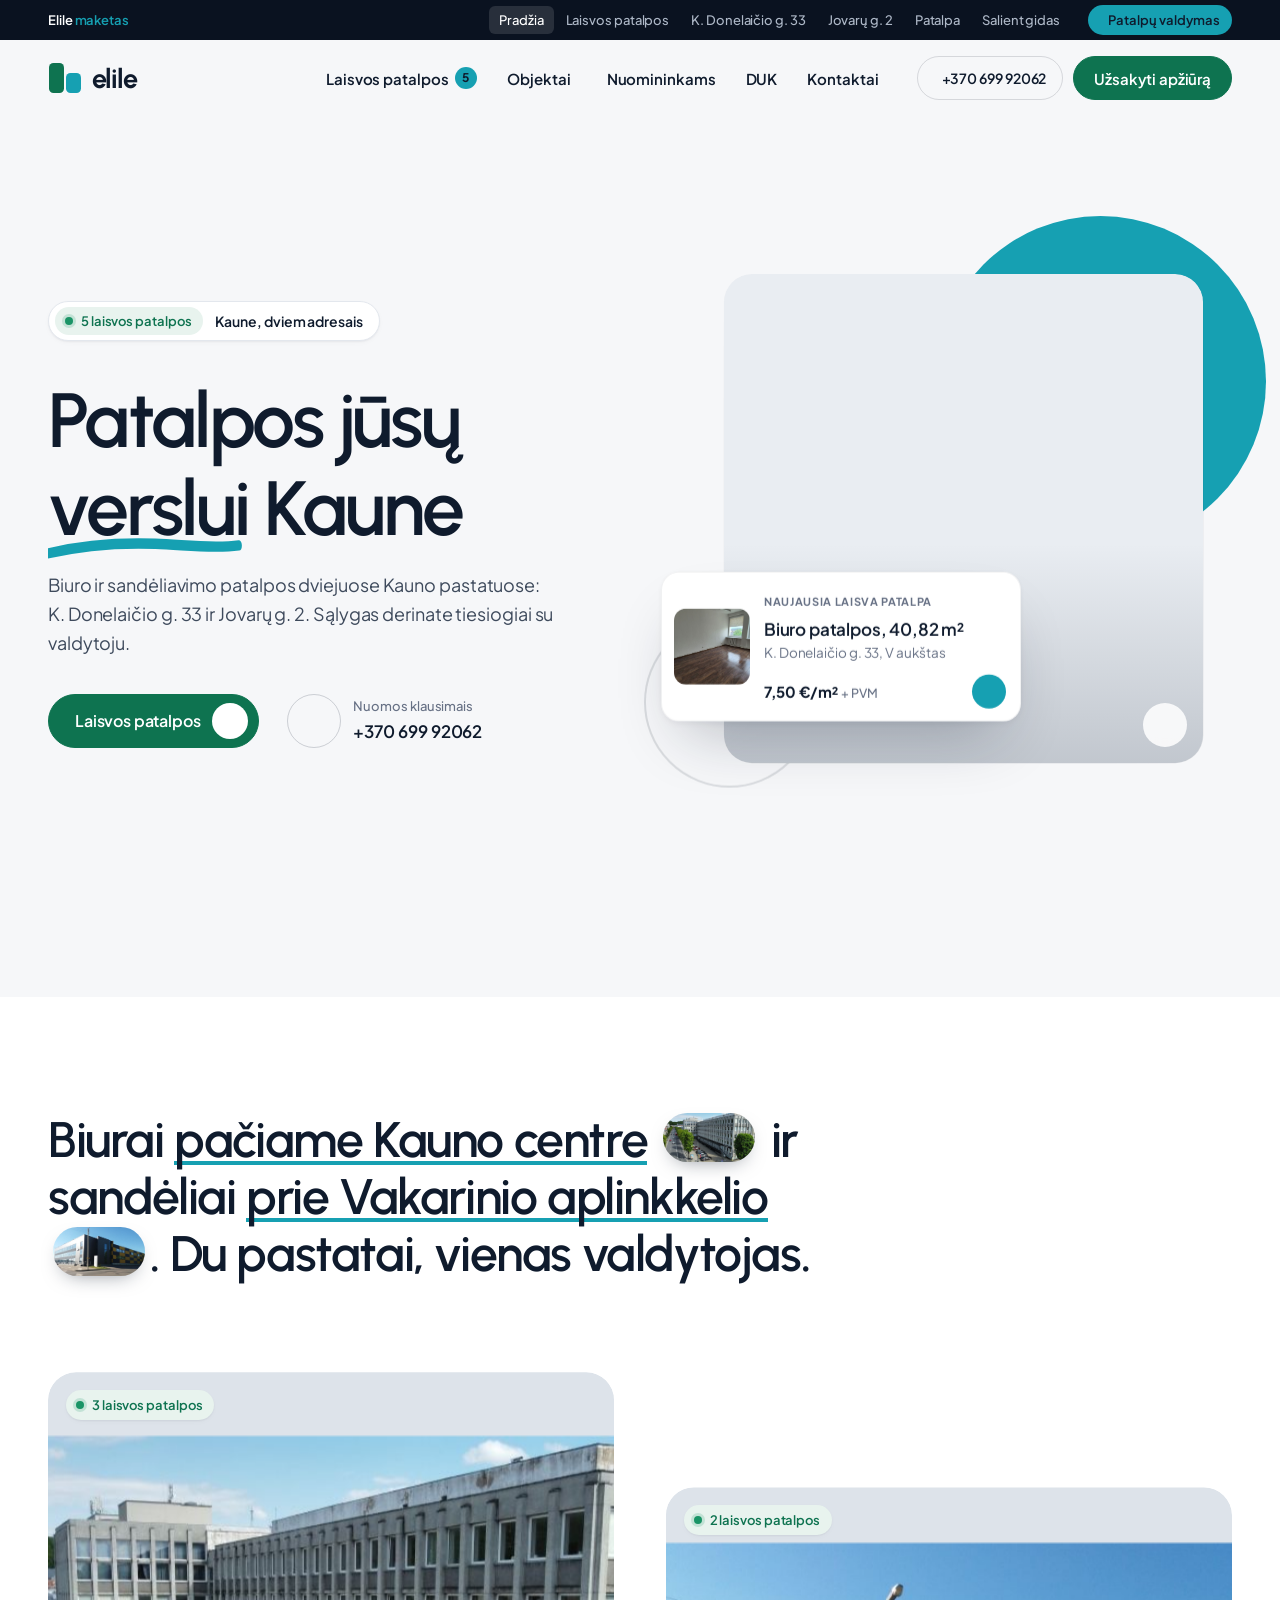
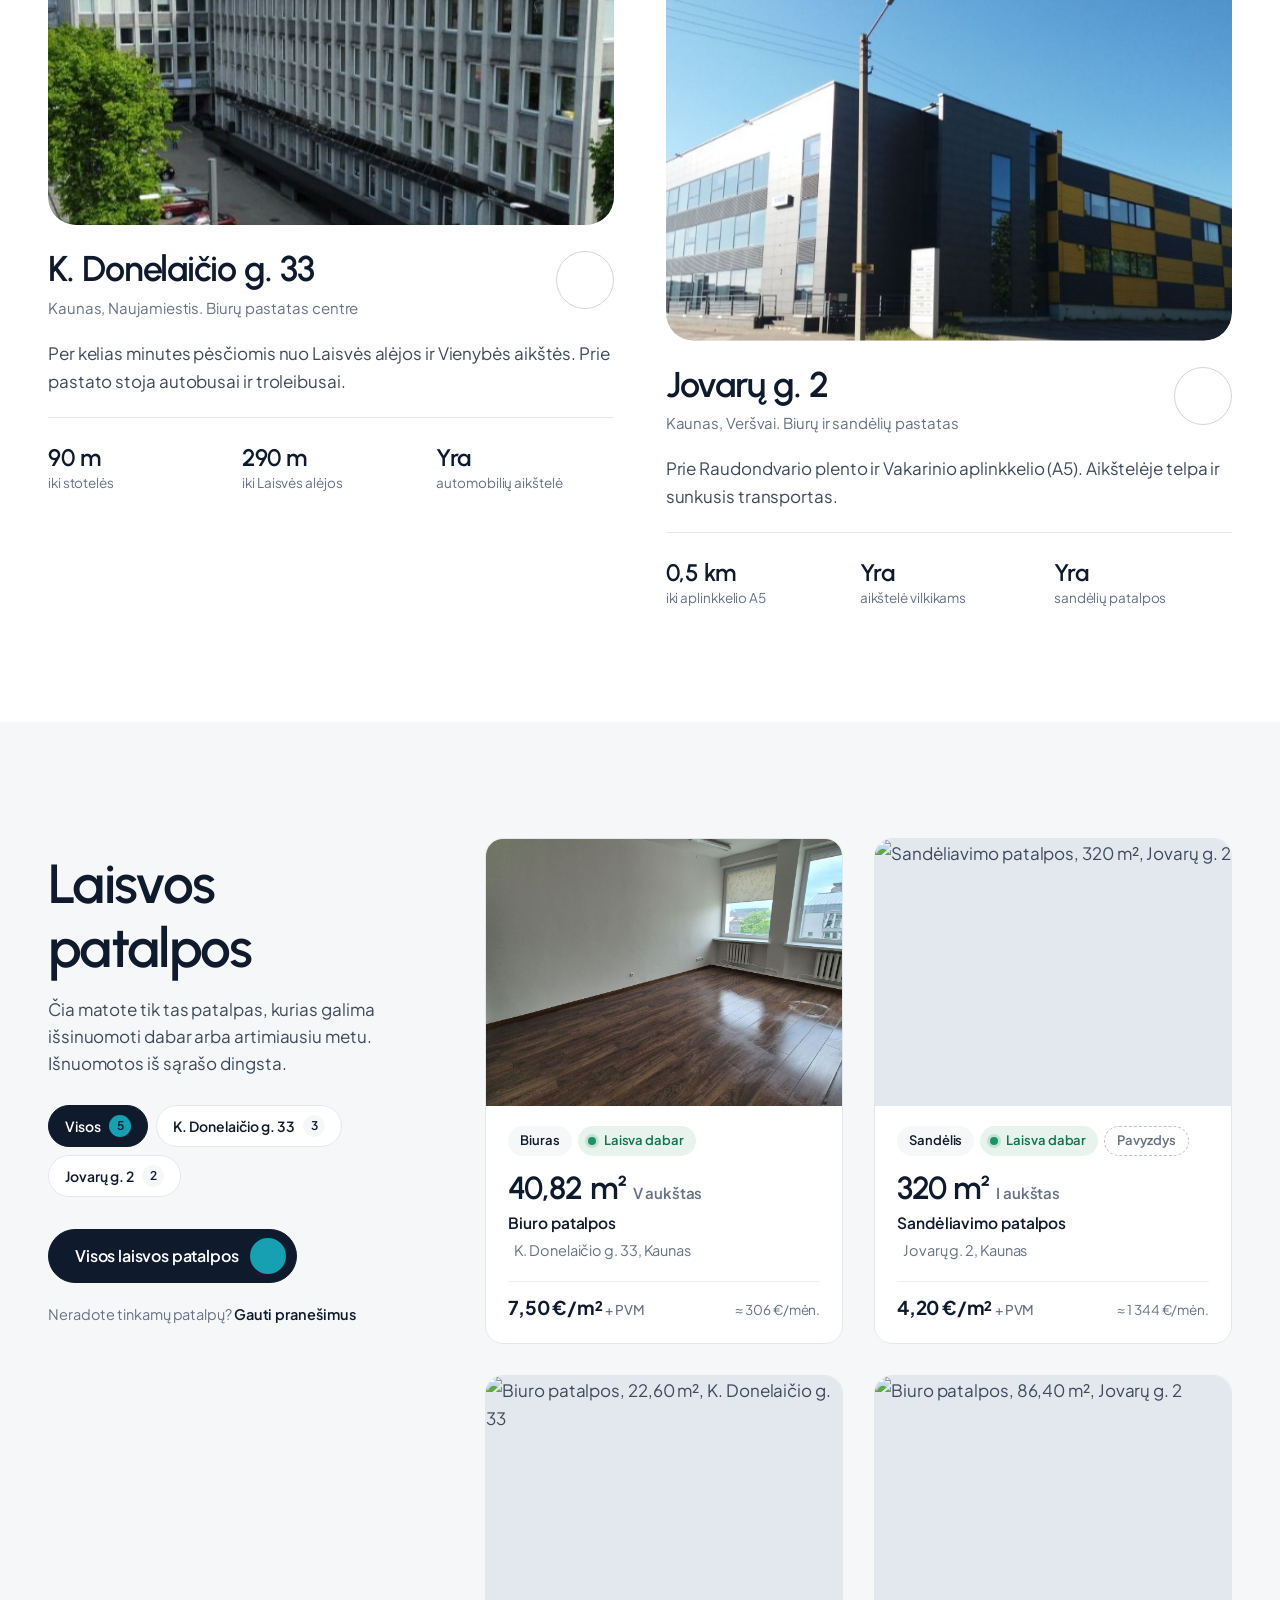
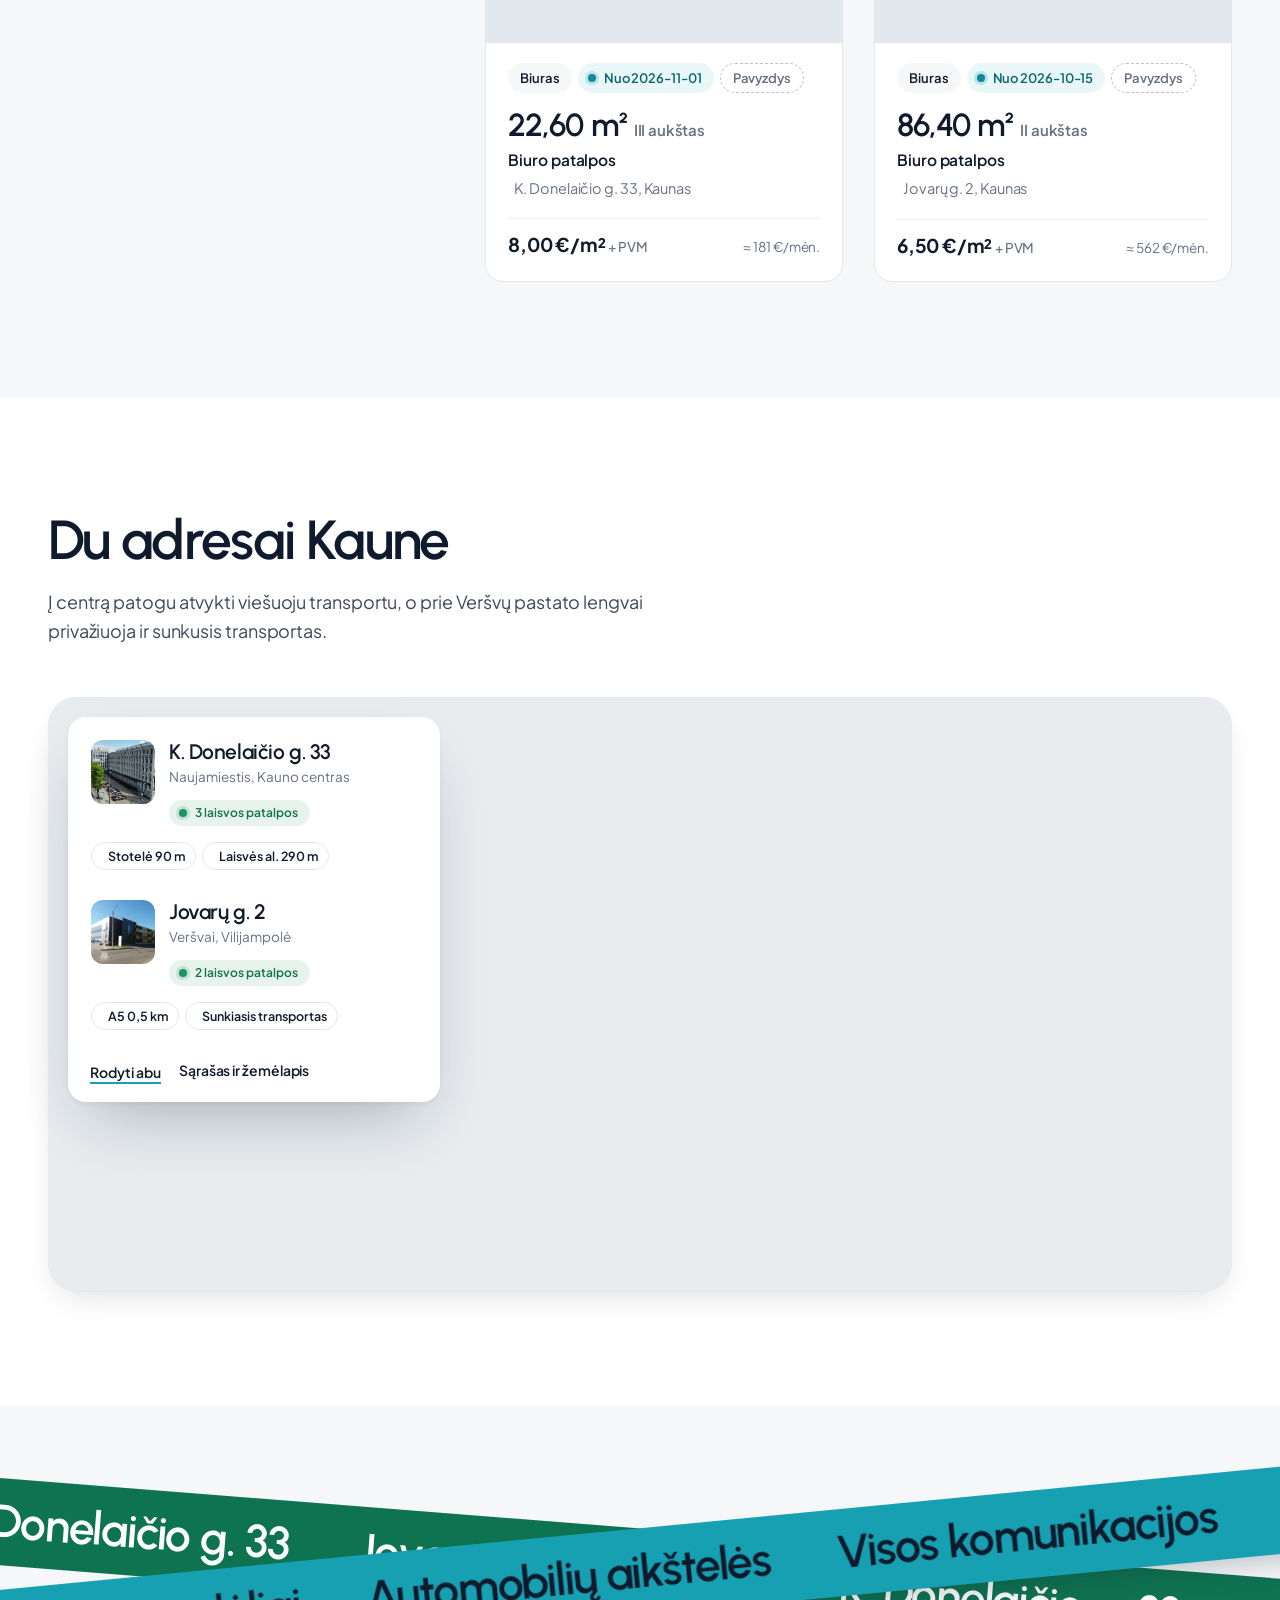
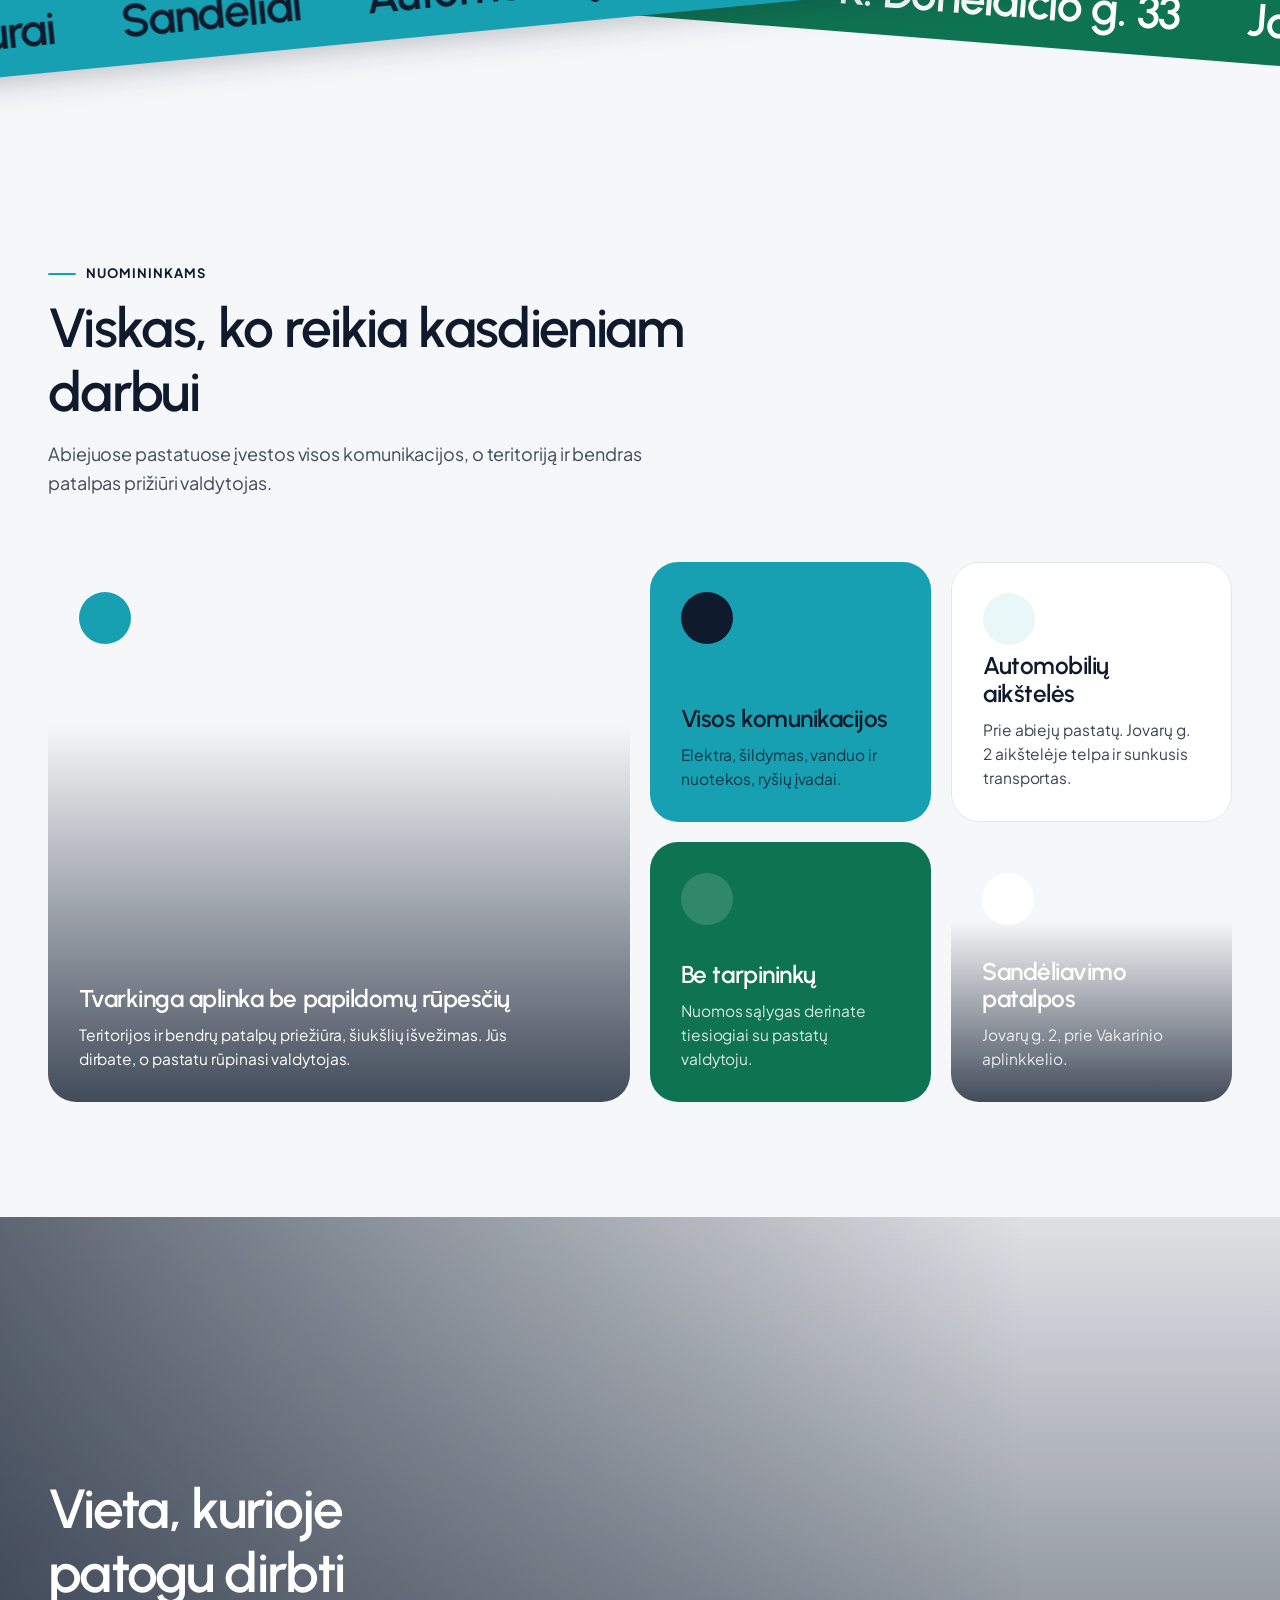
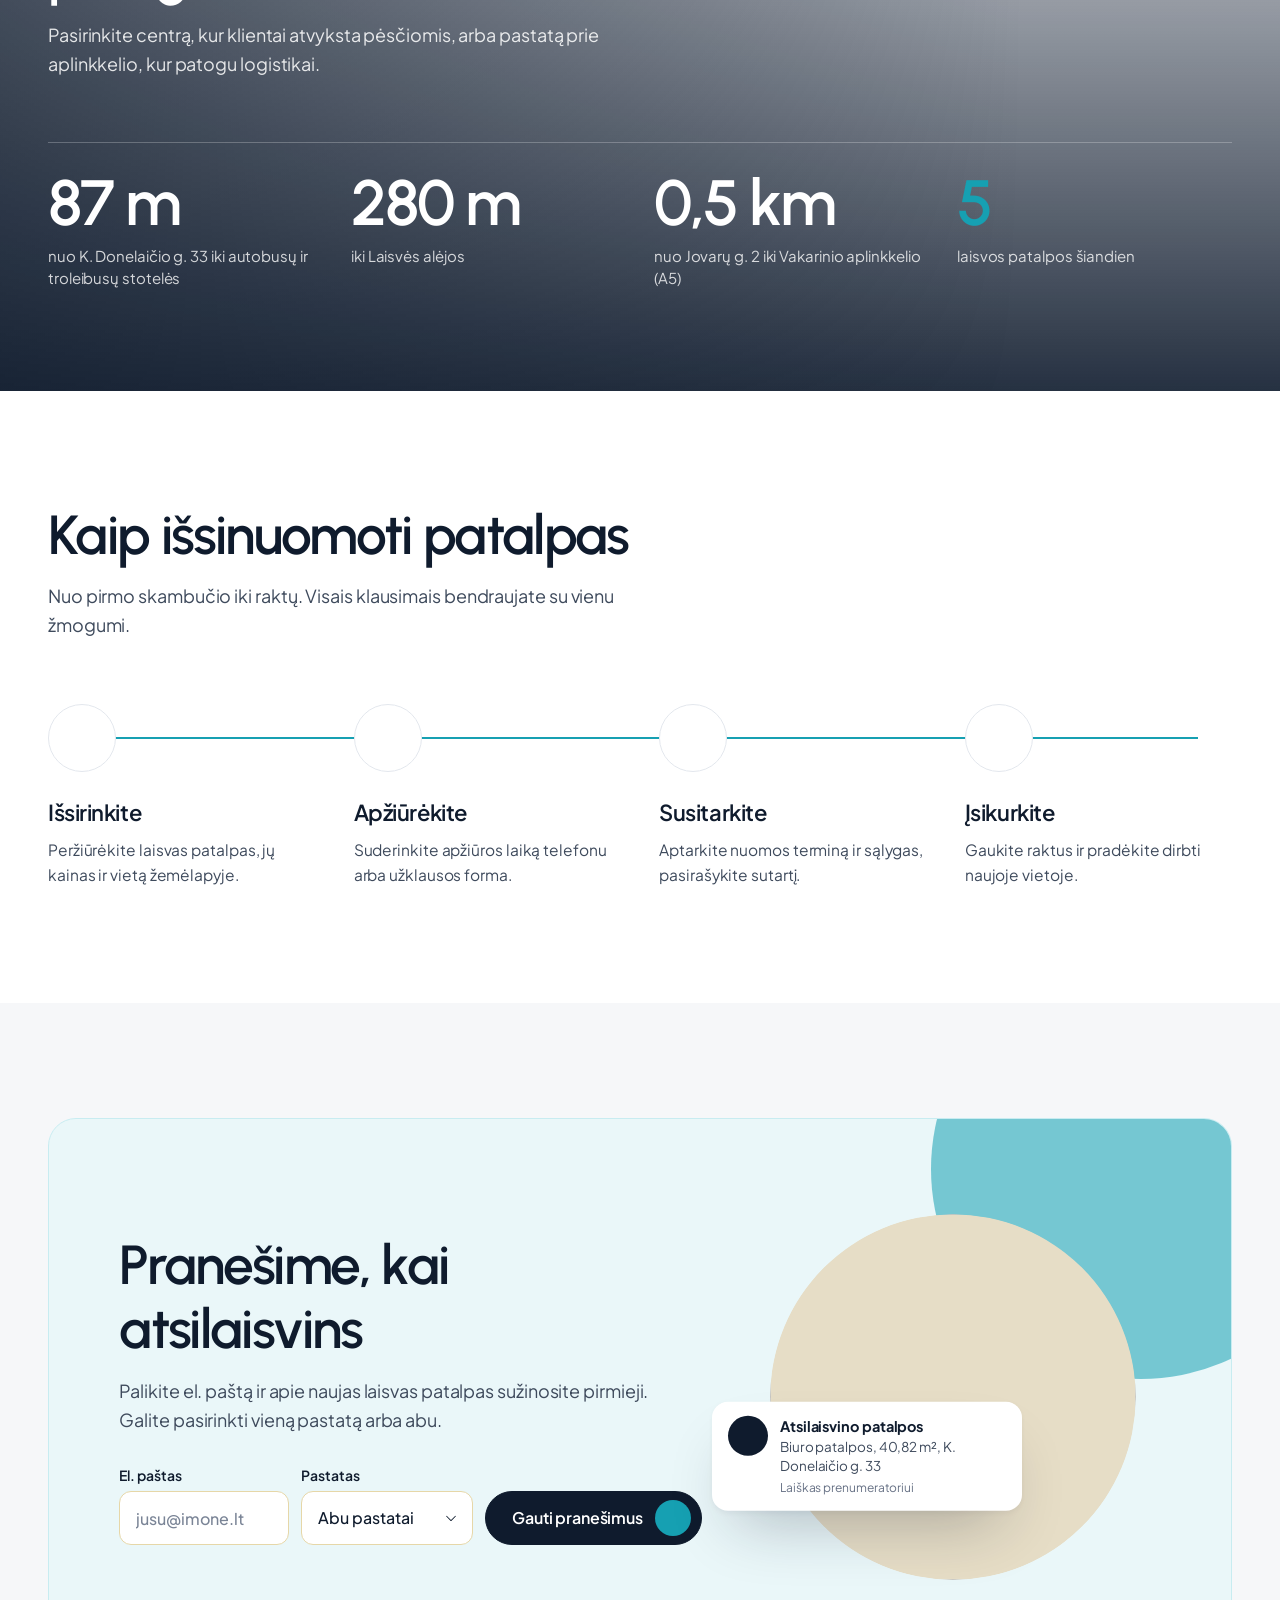
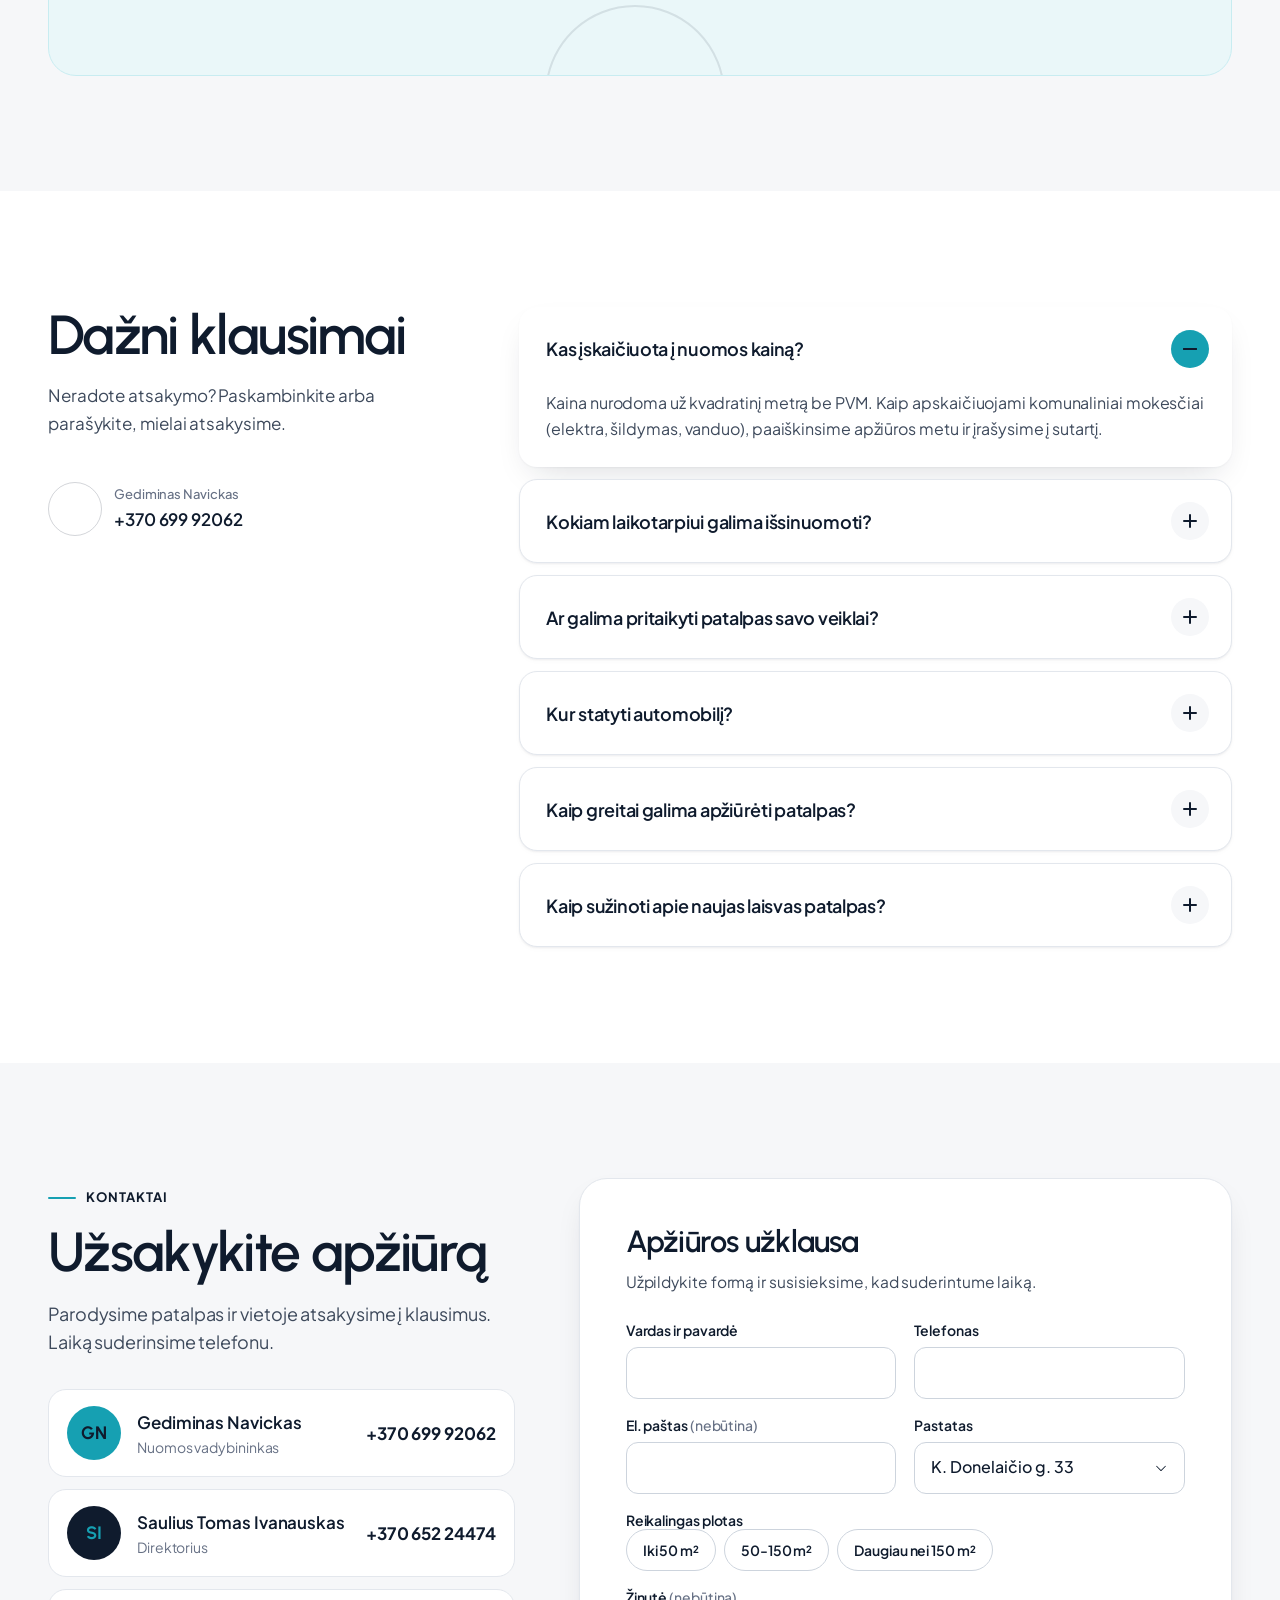
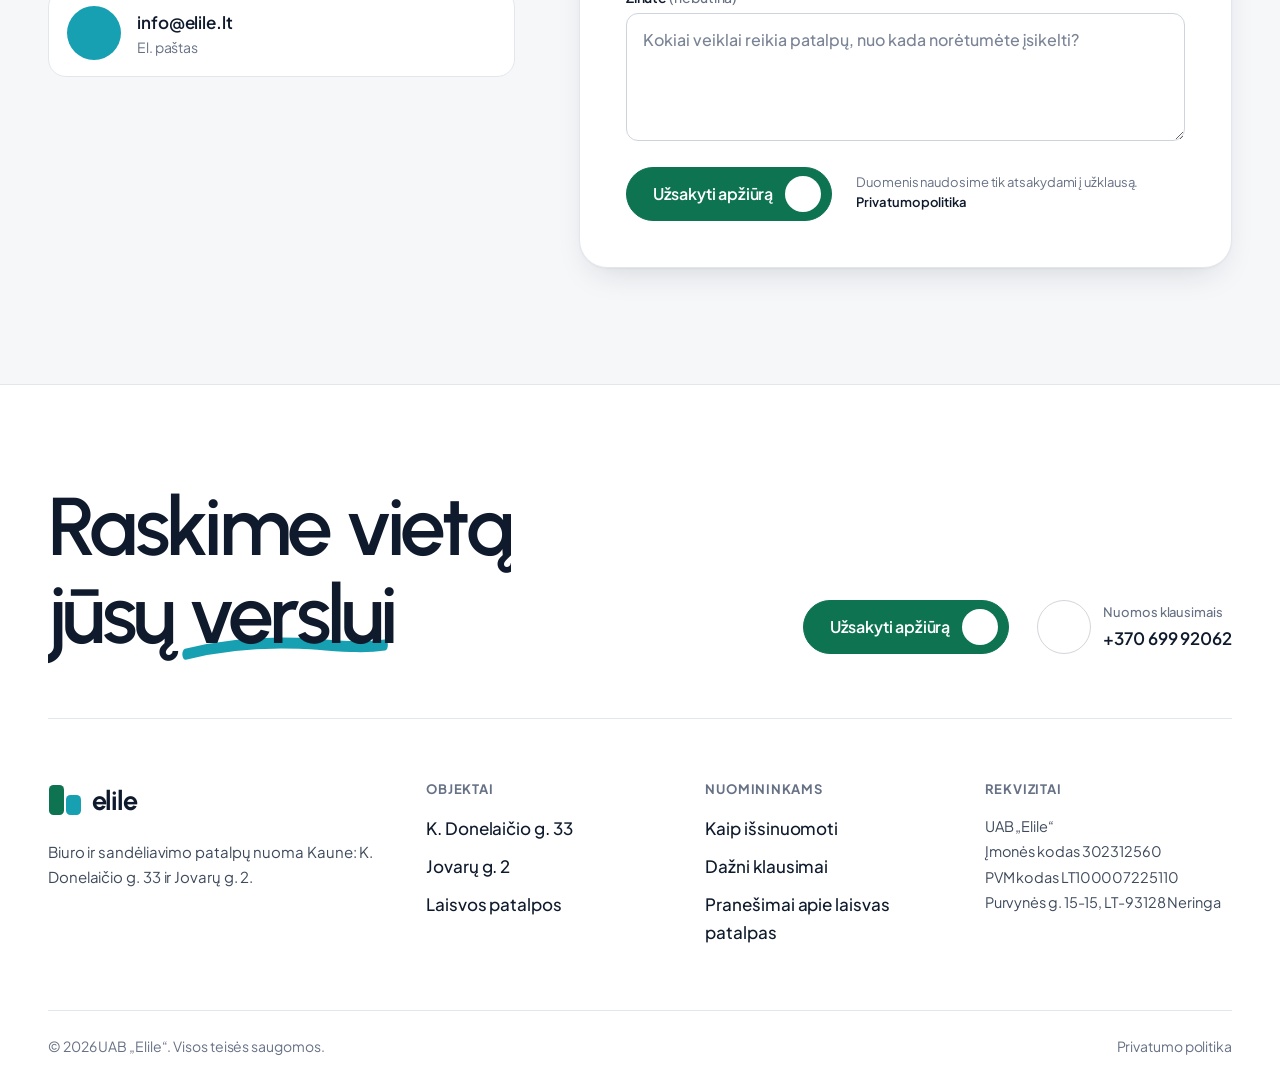
==== commit 8ac9b4a8: "Nauja spalvų paletė: Green Monochrome (#0E7350) ir Oasis (#16A0B2) vietoj geltonos Žalia — mygtukams" ====
--- a/index.html
+++ b/index.html
@@ -12,7 +12,7 @@
   <link rel="stylesheet" href="https://fonts.googleapis.com/css2?family=Plus+Jakarta+Sans:ital,wght@0,400;0,500;0,600;0,700;1,400&family=Urbanist:wght@500;600;700&display=swap">
   <link rel="stylesheet" href="https://cdn.jsdelivr.net/npm/@phosphor-icons/web@2.1.1/src/regular/style.css">
   <link rel="stylesheet" href="https://cdn.jsdelivr.net/npm/leaflet@1.9.4/dist/leaflet.css">
-  <link rel="stylesheet" href="assets/css/style.css?v=6">
+  <link rel="stylesheet" href="assets/css/style.css?v=7">
   <link rel="preload" as="image" href="https://images.pexels.com/videos/8347240/pexels-photo-8347240.jpeg?auto=compress&cs=tinysrgb&w=1200">
   <script>document.documentElement.classList.add('js');</script>
 </head>
@@ -37,7 +37,7 @@
   <header class="site-header">
     <div class="container site-header__inner">
       <a class="logo" href="index.html" aria-label="UAB „Elile“, pradžia">
-        <svg viewBox="0 0 34 34" aria-hidden="true"><rect x="1" y="2" width="15" height="30" rx="4.5" fill="#0F1B2D"/><rect x="18" y="12" width="15" height="20" rx="4.5" fill="#F6C445"/></svg>
+        <svg viewBox="0 0 34 34" aria-hidden="true"><rect x="1" y="2" width="15" height="30" rx="4.5" fill="#0E7350"/><rect x="18" y="12" width="15" height="20" rx="4.5" fill="#16A0B2"/></svg>
         <span class="logo__word">elile</span>
       </a>
       <nav class="nav" aria-label="Pagrindinis meniu">
@@ -62,7 +62,7 @@
       </nav>
       <div class="header-actions">
         <a class="header-phone" href="tel:+37069992062" aria-label="Skambinti +370 699 92062"><i class="ph ph-phone" aria-hidden="true"></i><span>+370 699 92062</span></a>
-        <a class="btn btn--sun btn--sm" href="#kontaktai">Užsakyti apžiūrą</a>
+        <a class="btn btn--green btn--sm" href="#kontaktai">Užsakyti apžiūrą</a>
         <button class="burger" type="button" aria-label="Atidaryti meniu" aria-expanded="false" aria-controls="mobile-menu"><i class="ph ph-list" aria-hidden="true"></i></button>
       </div>
     </div>
@@ -71,7 +71,7 @@
   <div class="mobile-menu" id="mobile-menu" role="dialog" aria-modal="true" aria-label="Meniu">
     <div class="container">
       <div class="mobile-menu__top">
-        <a class="logo" href="index.html" aria-label="UAB „Elile“, pradžia"><svg viewBox="0 0 34 34" aria-hidden="true"><rect x="1" y="2" width="15" height="30" rx="4.5" fill="#0F1B2D"/><rect x="18" y="12" width="15" height="20" rx="4.5" fill="#F6C445"/></svg><span class="logo__word">elile</span></a>
+        <a class="logo" href="index.html" aria-label="UAB „Elile“, pradžia"><svg viewBox="0 0 34 34" aria-hidden="true"><rect x="1" y="2" width="15" height="30" rx="4.5" fill="#0E7350"/><rect x="18" y="12" width="15" height="20" rx="4.5" fill="#16A0B2"/></svg><span class="logo__word">elile</span></a>
         <button class="mobile-menu__close" type="button" aria-label="Uždaryti meniu"><i class="ph ph-x" aria-hidden="true"></i></button>
       </div>
       <nav class="mobile-menu__links" aria-label="Meniu mobiliesiems">
@@ -83,7 +83,7 @@
         <a href="#kontaktai">Kontaktai <i class="ph ph-arrow-right" aria-hidden="true"></i></a>
       </nav>
       <div class="mobile-menu__foot">
-        <a class="btn btn--sun" href="#kontaktai">Užsakyti apžiūrą</a>
+        <a class="btn btn--green" href="#kontaktai">Užsakyti apžiūrą</a>
         <a class="btn btn--ghost" href="tel:+37069992062"><i class="ph ph-phone" aria-hidden="true"></i>&nbsp;+370 699 92062</a>
       </div>
     </div>
@@ -99,13 +99,13 @@
           <h1 data-split>Patalpos jūsų <span class="hl">verslui<svg class="hl__svg" viewBox="0 0 300 24" preserveAspectRatio="none" aria-hidden="true"><path pathLength="1" d="M5 16.5C58 9 115 6.5 170 7.6c44 .9 86 4.6 125 1.4"/></svg></span> Kaune</h1>
           <p class="lead" data-reveal style="--d:250ms">Biuro ir sandėliavimo patalpos dviejuose Kauno pastatuose: K.&nbsp;Donelaičio g.&nbsp;33 ir Jovarų g.&nbsp;2. Sąlygas derinate tiesiogiai su valdytoju.</p>
           <div class="hero__actions" data-reveal style="--d:380ms">
-            <a class="btn btn--sun" href="#laisvos"><span>Laisvos patalpos</span><span class="btn__icon"><i class="ph ph-arrow-down"></i><i class="ph ph-arrow-down"></i></span></a>
+            <a class="btn btn--green" href="#laisvos"><span>Laisvos patalpos</span><span class="btn__icon"><i class="ph ph-arrow-down"></i><i class="ph ph-arrow-down"></i></span></a>
             <a class="phone-link" href="tel:+37069992062"><span class="phone-link__icon"><i class="ph ph-phone" aria-hidden="true"></i></span><span><small>Nuomos klausimais</small>+370 699 92062</span></a>
           </div>
         </div>
 
         <div class="hero__media">
-          <span class="hero__shape hero__shape--sun" data-grow style="--d:150ms" aria-hidden="true"></span>
+          <span class="hero__shape hero__shape--accent" data-grow style="--d:150ms" aria-hidden="true"></span>
           <span class="hero__shape hero__shape--ring px" data-px="0.14" aria-hidden="true"></span>
           <span class="hero__shape hero__shape--dot px" data-px="-0.22" aria-hidden="true"></span>
           <div class="hero__frame" data-mask style="--d:100ms">
@@ -227,7 +227,7 @@
 
     <!-- 5. Salient Scrolling Text: dvi susikertančios juostos -->
     <section class="marquee" aria-label="Biurai, sandėliai, automobilių aikštelės ir visos komunikacijos. K. Donelaičio g. 33 ir Jovarų g. 2, Kaunas">
-      <div class="marquee__band marquee__band--ink" aria-hidden="true">
+      <div class="marquee__band marquee__band--green" aria-hidden="true">
         <div class="marquee__track">
           <span class="marquee__item">K. Donelaičio g. 33 <i class="ph ph-map-pin"></i></span><span class="marquee__item">Jovarų g. 2 <i class="ph ph-map-pin"></i></span><span class="marquee__item">Kaunas <i class="ph ph-map-pin"></i></span>
           <span class="marquee__item">K. Donelaičio g. 33 <i class="ph ph-map-pin"></i></span><span class="marquee__item">Jovarų g. 2 <i class="ph ph-map-pin"></i></span><span class="marquee__item">Kaunas <i class="ph ph-map-pin"></i></span>
@@ -235,7 +235,7 @@
           <span class="marquee__item">K. Donelaičio g. 33 <i class="ph ph-map-pin"></i></span><span class="marquee__item">Jovarų g. 2 <i class="ph ph-map-pin"></i></span><span class="marquee__item">Kaunas <i class="ph ph-map-pin"></i></span>
         </div>
       </div>
-      <div class="marquee__band marquee__band--sun" aria-hidden="true">
+      <div class="marquee__band marquee__band--oasis" aria-hidden="true">
         <div class="marquee__track">
           <span class="marquee__item">Biurai <i class="ph ph-buildings"></i></span><span class="marquee__item">Sandėliai <i class="ph ph-package"></i></span><span class="marquee__item">Automobilių aikštelės <i class="ph ph-car"></i></span><span class="marquee__item">Visos komunikacijos <i class="ph ph-lightning"></i></span>
           <span class="marquee__item">Biurai <i class="ph ph-buildings"></i></span><span class="marquee__item">Sandėliai <i class="ph ph-package"></i></span><span class="marquee__item">Automobilių aikštelės <i class="ph ph-car"></i></span><span class="marquee__item">Visos komunikacijos <i class="ph ph-lightning"></i></span>
@@ -254,11 +254,11 @@
         <div class="bento">
           <article class="bento__cell bento__cell--big" data-reveal>
             <div class="bento__bg" style="background-image:url('https://images.pexels.com/photos/7876739/pexels-photo-7876739.jpeg?auto=compress&cs=tinysrgb&w=1400')" role="img" aria-label="Kolegos šviesiame biure"></div>
-            <span class="bento__icon" style="background:var(--sun);color:var(--ink)" aria-hidden="true"><i class="ph ph-broom"></i></span>
+            <span class="bento__icon" style="background:var(--oasis);color:var(--ink)" aria-hidden="true"><i class="ph ph-broom"></i></span>
             <h3>Tvarkinga aplinka be papildomų rūpesčių</h3>
             <p>Teritorijos ir bendrų patalpų priežiūra, šiukšlių išvežimas. Jūs dirbate, o pastatu rūpinasi valdytojas.</p>
           </article>
-          <article class="bento__cell bento__cell--sun" data-reveal style="--d:80ms">
+          <article class="bento__cell bento__cell--oasis" data-reveal style="--d:80ms">
             <span class="bento__icon" aria-hidden="true"><i class="ph ph-lightning"></i></span>
             <h3>Visos komunikacijos</h3>
             <p>Elektra, šildymas, vanduo ir nuotekos, ryšių įvadai.</p>
@@ -268,7 +268,7 @@
             <h3>Automobilių aikštelės</h3>
             <p>Prie abiejų pastatų. Jovarų g. 2 aikštelėje telpa ir sunkusis transportas.</p>
           </article>
-          <article class="bento__cell bento__cell--ink" data-reveal style="--d:80ms">
+          <article class="bento__cell bento__cell--green" data-reveal style="--d:80ms">
             <span class="bento__icon" aria-hidden="true"><i class="ph ph-handshake"></i></span>
             <h3>Be tarpininkų</h3>
             <p>Nuomos sąlygas derinate tiesiogiai su pastatų valdytoju.</p>
@@ -410,7 +410,7 @@
               <div class="field full"><label for="c-msg">Žinutė <span class="opt">(nebūtina)</span></label><textarea id="c-msg" name="zinute" placeholder="Kokiai veiklai reikia patalpų, nuo kada norėtumėte įsikelti?"></textarea></div>
             </div>
             <div class="form-foot">
-              <button class="btn btn--sun" type="submit"><span>Užsakyti apžiūrą</span><span class="btn__icon"><i class="ph ph-arrow-right"></i><i class="ph ph-arrow-right"></i></span></button>
+              <button class="btn btn--green" type="submit"><span>Užsakyti apžiūrą</span><span class="btn__icon"><i class="ph ph-arrow-right"></i><i class="ph ph-arrow-right"></i></span></button>
               <small>Duomenis naudosime tik atsakydami į užklausą. <a class="link-u" href="#">Privatumo politika</a></small>
             </div>
             <div class="form-success" role="status" aria-live="polite"><i class="ph ph-check-circle" aria-hidden="true"></i><span>Ačiū! Užklausą gavome. Gediminas susisieks su jumis dėl apžiūros laiko.</span></div>
@@ -425,13 +425,13 @@
       <div class="footer__cta">
         <p class="footer__big" data-split>Raskime vietą jūsų <span class="hl">verslui<svg class="hl__svg" viewBox="0 0 300 24" preserveAspectRatio="none" aria-hidden="true"><path pathLength="1" d="M5 16.5C58 9 115 6.5 170 7.6c44 .9 86 4.6 125 1.4"/></svg></span></p>
         <div class="footer__actions">
-          <a class="btn btn--sun" href="#kontaktai"><span>Užsakyti apžiūrą</span><span class="btn__icon"><i class="ph ph-arrow-right"></i><i class="ph ph-arrow-right"></i></span></a>
+          <a class="btn btn--green" href="#kontaktai"><span>Užsakyti apžiūrą</span><span class="btn__icon"><i class="ph ph-arrow-right"></i><i class="ph ph-arrow-right"></i></span></a>
           <a class="phone-link" href="tel:+37069992062"><span class="phone-link__icon"><i class="ph ph-phone" aria-hidden="true"></i></span><span><small>Nuomos klausimais</small>+370 699 92062</span></a>
         </div>
       </div>
       <div class="footer__cols">
         <div class="footer__about">
-          <a class="logo" href="index.html" aria-label="UAB „Elile“, pradžia"><svg viewBox="0 0 34 34" aria-hidden="true"><rect x="1" y="2" width="15" height="30" rx="4.5" fill="#0F1B2D"/><rect x="18" y="12" width="15" height="20" rx="4.5" fill="#F6C445"/></svg><span class="logo__word">elile</span></a>
+          <a class="logo" href="index.html" aria-label="UAB „Elile“, pradžia"><svg viewBox="0 0 34 34" aria-hidden="true"><rect x="1" y="2" width="15" height="30" rx="4.5" fill="#0E7350"/><rect x="18" y="12" width="15" height="20" rx="4.5" fill="#16A0B2"/></svg><span class="logo__word">elile</span></a>
           <p>Biuro ir sandėliavimo patalpų nuoma Kaune: K. Donelaičio g. 33 ir Jovarų g. 2.</p>
         </div>
         <div>
@@ -454,7 +454,7 @@
   <button class="demo-fab" type="button" data-demo-open><i class="ph ph-sliders-horizontal" aria-hidden="true"></i>Patalpų valdymas</button>
 
   <script src="https://cdn.jsdelivr.net/npm/leaflet@1.9.4/dist/leaflet.js" defer></script>
-  <script src="assets/js/data.js?v=6" defer></script>
-  <script src="assets/js/main.js?v=6" defer></script>
+  <script src="assets/js/data.js?v=7" defer></script>
+  <script src="assets/js/main.js?v=7" defer></script>
 </body>
 </html>
--- a/assets/css/style.css
+++ b/assets/css/style.css
@@ -14,13 +14,18 @@
   --line-2: #EEF1F4;
   --bg: #F6F7F9;
   --surface: #FFFFFF;
-  --sun: #F6C445;
-  --sun-600: #E8B21E;
-  --sun-100: #FCEBB6;
-  --sun-50: #FFF8E4;
-  --ok: #16A34A;
-  --ok-ink: #0E7A3A;
-  --ok-50: #EAF7EF;
+  /* PPG paletė: „Green Monochrome“ — veiksmai, „Oasis“ — akcentai */
+  --green: #0E7350;
+  --green-600: #0A5C40;
+  --green-50: #E8F3EE;
+  --oasis: #16A0B2;
+  --oasis-600: #12899A;
+  --oasis-100: #C8ECF1;
+  --oasis-50: #EAF7F9;
+  --oasis-ink: #0A6573;
+  --ok: #1A9466;
+  --ok-ink: #0E7350;
+  --ok-50: #E8F3EE;
   --off: #B7C0CC;
   --danger: #B42318;
 
@@ -68,7 +73,7 @@
 button, input, select, textarea { font: inherit; color: inherit; }
 button { cursor: pointer; }
 :focus-visible { outline: 3px solid var(--ink); outline-offset: 3px; border-radius: 6px; }
-::selection { background: var(--sun); color: var(--ink); }
+::selection { background: var(--oasis); color: var(--ink); }
 
 h1, h2, h3, h4 { margin: 0; color: var(--ink); font-weight: 600; }
 .h1, h1 { font: 600 clamp(46px, 6vw, 88px)/1.02 var(--f-display); letter-spacing: -.035em; }
@@ -91,7 +96,7 @@
   display: inline-flex; align-items: center; gap: 10px;
   font: 700 13px/1 var(--f-body); letter-spacing: .08em; text-transform: uppercase; color: var(--ink);
 }
-.eyebrow::before { content: ""; width: 28px; height: 2px; background: var(--sun); border-radius: 2px; }
+.eyebrow::before { content: ""; width: 28px; height: 2px; background: var(--oasis); border-radius: 2px; }
 
 /* ---------- Mygtukai ir nuorodos ---------- */
 .btn {
@@ -112,11 +117,11 @@
 .btn__icon i + i { position: absolute; transform: translateX(-160%); }
 .btn:hover .btn__icon i:first-child { transform: translateX(160%); }
 .btn:hover .btn__icon i + i { transform: translateX(0); }
-.btn--sun { --btn-bg: var(--sun); --btn-fg: var(--ink); --btn-bd: var(--sun); }
-.btn--sun .btn__icon { background: var(--ink); color: var(--sun); }
-.btn--sun:hover { --btn-bg: var(--sun-600); --btn-bd: var(--sun-600); }
+.btn--green { --btn-bg: var(--green); --btn-fg: #fff; --btn-bd: var(--green); }
+.btn--green .btn__icon { background: #fff; color: var(--green); }
+.btn--green:hover { --btn-bg: var(--green-600); --btn-bd: var(--green-600); box-shadow: 0 14px 28px -14px rgba(14, 115, 80, .6); }
 .btn--ink:hover { --btn-bg: var(--ink-2); --btn-bd: var(--ink-2); }
-.btn--ink .btn__icon { background: var(--sun); color: var(--ink); }
+.btn--ink .btn__icon { background: var(--oasis); color: var(--ink); }
 .btn--ghost { --btn-bg: transparent; --btn-fg: var(--ink); --btn-bd: rgba(15, 27, 45, .22); padding: 0 26px; }
 .btn--ghost:hover { --btn-bg: #fff; --btn-bd: var(--ink); }
 .btn--ghost.btn--has-icon { padding-right: 10px; }
@@ -130,7 +135,7 @@
 .link-u {
   position: relative; display: inline-flex; align-items: center; gap: 8px;
   font-weight: 600; color: var(--ink);
-  background: linear-gradient(var(--sun), var(--sun)) left calc(100% - 1px) / 0 3px no-repeat;
+  background: linear-gradient(var(--oasis), var(--oasis)) left calc(100% - 1px) / 0 3px no-repeat;
   transition: background-size .45s var(--ease);
   padding-bottom: 3px;
 }
@@ -153,13 +158,13 @@
   border-radius: var(--pill); background: var(--ok-50); color: var(--ok-ink);
   font: 600 13px/1 var(--f-body); white-space: nowrap;
 }
-.status::before { content: ""; width: 8px; height: 8px; border-radius: 50%; background: var(--ok); box-shadow: 0 0 0 3px rgba(22, 163, 74, .18); }
+.status::before { content: ""; width: 8px; height: 8px; border-radius: 50%; background: var(--ok); box-shadow: 0 0 0 3px rgba(26, 148, 102, .18); }
 .status--live::before { animation: live 2.2s var(--ease-io) infinite; }
-.status--soon { background: var(--sun-50); color: #7A5A00; }
-.status--soon::before { background: var(--sun-600); box-shadow: 0 0 0 3px rgba(232, 178, 30, .22); }
+.status--soon { background: var(--oasis-50); color: var(--oasis-ink); }
+.status--soon::before { background: var(--oasis-600); box-shadow: 0 0 0 3px rgba(22, 160, 178, .22); }
 .status--off { background: #EEF1F4; color: var(--muted); }
 .status--off::before { background: var(--off); box-shadow: none; }
-@keyframes live { 0%, 100% { box-shadow: 0 0 0 3px rgba(22, 163, 74, .18); } 50% { box-shadow: 0 0 0 7px rgba(22, 163, 74, 0); } }
+@keyframes live { 0%, 100% { box-shadow: 0 0 0 3px rgba(26, 148, 102, .18); } 50% { box-shadow: 0 0 0 7px rgba(26, 148, 102, 0); } }
 
 .tag {
   display: inline-flex; align-items: center; height: 30px; padding: 0 12px; border-radius: var(--pill);
@@ -180,13 +185,13 @@
   display: grid; place-items: center; min-width: 22px; height: 22px; padding: 0 6px; border-radius: var(--pill);
   background: var(--bg); color: var(--ink); font-size: 12px;
 }
-.chip[aria-pressed="true"] .chip__count, .chip.is-active .chip__count { background: var(--sun); }
+.chip[aria-pressed="true"] .chip__count, .chip.is-active .chip__count { background: var(--oasis); }
 
 /* ---------- Maketo juosta (į WordPress nekeliama) ---------- */
 .mockbar { position: relative; z-index: 70; background: #0A1220; color: #AEB8C7; font: 500 13px/1.3 var(--f-body); }
 .mockbar__inner { display: flex; align-items: center; gap: 8px 18px; min-height: 40px; padding-block: 4px; max-width: 1600px; }
 .mockbar__label { color: #fff; font-weight: 600; white-space: nowrap; }
-.mockbar__label span { color: var(--sun); }
+.mockbar__label span { color: var(--oasis); }
 .mockbar nav { display: flex; gap: 2px; overflow-x: auto; scrollbar-width: none; margin-left: auto; }
 .mockbar nav::-webkit-scrollbar { display: none; }
 .mockbar nav a { padding: 6px 10px; border-radius: 6px; white-space: nowrap; color: #AEB8C7; }
@@ -194,7 +199,7 @@
 .mockbar nav a[aria-current="page"] { color: #fff; background: rgba(255, 255, 255, .12); }
 .mockbar__btn {
   display: inline-flex; align-items: center; gap: 8px; height: 30px; padding: 0 12px; border-radius: var(--pill);
-  background: var(--sun); color: var(--ink); border: 0; font: 600 13px/1 var(--f-body); white-space: nowrap;
+  background: var(--oasis); color: var(--ink); border: 0; font: 600 13px/1 var(--f-body); white-space: nowrap;
 }
 .demo-fab {
   position: fixed; right: 16px; bottom: 16px; z-index: 80;
@@ -203,7 +208,7 @@
   font: 600 13px/1 var(--f-body); opacity: 0; transform: translateY(12px); pointer-events: none;
   transition: opacity .4s var(--ease), transform .4s var(--ease);
 }
-.demo-fab i { color: var(--sun); font-size: 16px; }
+.demo-fab i { color: var(--oasis); font-size: 16px; }
 .demo-fab.is-visible { opacity: 1; transform: none; pointer-events: auto; }
 
 .demo-panel { position: fixed; inset: 0; z-index: 120; display: none; }
@@ -260,7 +265,7 @@
 }
 .nav__link::after {
   content: ""; position: absolute; left: 14px; right: 14px; bottom: 7px; height: 3px; border-radius: 3px;
-  background: var(--sun); transform: scaleX(0); transform-origin: right; transition: transform .45s var(--ease);
+  background: var(--oasis); transform: scaleX(0); transform-origin: right; transition: transform .45s var(--ease);
 }
 .nav__link:hover::after, .nav__link[aria-current="page"]::after, .nav__item.is-open > .nav__link::after { transform: scaleX(1); transform-origin: left; }
 .nav__link .ph-caret-down { font-size: 13px; transition: transform .35s var(--ease); }
@@ -268,7 +273,7 @@
 .nav__item.is-open .ph-caret-down { transform: rotate(180deg); }
 .nav__badge {
   display: grid; place-items: center; min-width: 22px; height: 22px; padding: 0 6px; border-radius: var(--pill);
-  background: var(--sun); color: var(--ink); font-size: 12px; font-weight: 700;
+  background: var(--oasis); color: var(--ink); font-size: 12px; font-weight: 700;
 }
 .nav__drop {
   position: absolute; top: calc(100% + 10px); left: 50%; width: 440px; padding: 10px;
@@ -331,7 +336,7 @@
 
 .hero__media { position: relative; aspect-ratio: 1 / 1.02; max-height: 660px; width: 100%; justify-self: end; }
 .hero__shape { position: absolute; border-radius: 50%; pointer-events: none; }
-.hero__shape--sun { top: -3%; right: -6%; width: 58%; aspect-ratio: 1; background: var(--sun); }
+.hero__shape--accent { top: -3%; right: -6%; width: 58%; aspect-ratio: 1; background: var(--oasis); }
 .hero__shape--ring { left: -3%; bottom: 3%; width: 30%; aspect-ratio: 1; border: 2px solid rgba(15, 27, 45, .12); }
 .hero__shape--dot { left: 12%; top: 4%; width: 7%; aspect-ratio: 1; background: var(--ink); }
 .hero__frame {
@@ -362,21 +367,21 @@
 .live-card__row { display: flex; align-items: center; justify-content: space-between; gap: 10px; margin-top: 10px; }
 .live-card__price { font: 700 15px/1 var(--f-body); color: var(--ink); }
 .live-card__price small { font-weight: 500; color: var(--muted); }
-.live-card__go { width: 34px; height: 34px; border-radius: 50%; display: grid; place-items: center; background: var(--sun); color: var(--ink); transition: transform .4s var(--ease); }
+.live-card__go { width: 34px; height: 34px; border-radius: 50%; display: grid; place-items: center; background: var(--oasis); color: var(--ink); transition: transform .4s var(--ease); }
 .live-card:hover .live-card__go { transform: rotate(-45deg); }
 .live-card--empty { grid-template-columns: 52px 1fr; }
-.live-card--empty .live-card__icon { width: 52px; height: 52px; border-radius: 50%; background: var(--sun-50); display: grid; place-items: center; font-size: 22px; color: var(--ink); }
+.live-card--empty .live-card__icon { width: 52px; height: 52px; border-radius: 50%; background: var(--oasis-50); display: grid; place-items: center; font-size: 22px; color: var(--ink); }
 
 /* ---------- Scribble (Salient Highlighted Text) ---------- */
 .hl { position: relative; display: inline-block; white-space: nowrap; z-index: 0; }
 .hl__svg { position: absolute; left: -3%; bottom: -.2em; width: 106%; height: .36em; overflow: visible; z-index: -1; }
-.hl__svg path { fill: none; stroke: var(--sun); stroke-width: 9; stroke-linecap: round; stroke-linejoin: round; }
+.hl__svg path { fill: none; stroke: var(--oasis); stroke-width: 9; stroke-linecap: round; stroke-linejoin: round; }
 html.js .hl__svg path { stroke-dasharray: 1; stroke-dashoffset: 1; transition: stroke-dashoffset 1.3s var(--ease) .75s; }
 html.js .is-in .hl__svg path, html.js .hl.is-in .hl__svg path { stroke-dashoffset: 0; }
 
 /* ---------- Objektų sekcija (Architect) ---------- */
 .statement { font: 600 clamp(30px, 3.9vw, 58px)/1.14 var(--f-display); letter-spacing: -.028em; color: var(--ink); max-width: 20em; margin: 0; text-wrap: balance; }
-.statement a { background: linear-gradient(var(--sun), var(--sun)) left 94% / 100% .09em no-repeat; transition: background-size .5s var(--ease); }
+.statement a { background: linear-gradient(var(--oasis), var(--oasis)) left 94% / 100% .09em no-repeat; transition: background-size .5s var(--ease); }
 .statement a:hover { background-size: 100% .42em; }
 .inline-img {
   display: inline-block; width: 1.85em; height: .98em; border-radius: var(--pill); vertical-align: -.1em; margin: 0 .1em;
@@ -404,7 +409,7 @@
   border: 1.5px solid rgba(15, 27, 45, .18); font-size: 22px; color: var(--ink);
   transition: background .4s var(--ease), border-color .4s var(--ease), transform .5s var(--ease);
 }
-.object-card:hover .round-go, .next-obj:hover .round-go { background: var(--sun); border-color: var(--sun); transform: rotate(-45deg); }
+.object-card:hover .round-go, .next-obj:hover .round-go { background: var(--oasis); border-color: var(--oasis); transform: rotate(-45deg); }
 .object-card__lead { margin-top: 18px; max-width: 34em; }
 .mini-facts { display: grid; grid-template-columns: repeat(3, minmax(0, 1fr)); gap: 16px; margin-top: 22px; padding-top: 20px; border-top: 1px solid var(--line); }
 .mini-fact i { font-size: 22px; color: var(--ink); }
@@ -433,7 +438,7 @@
 .unit-card:hover .unit-card__media::after { background: rgba(15, 27, 45, .12); }
 .unit-card__go {
   position: absolute; right: 14px; bottom: 14px; z-index: 2; width: 46px; height: 46px; border-radius: 50%;
-  display: grid; place-items: center; background: var(--sun); color: var(--ink); font-size: 19px;
+  display: grid; place-items: center; background: var(--oasis); color: var(--ink); font-size: 19px;
   opacity: 0; transform: translateY(10px) scale(.9); transition: opacity .45s var(--ease), transform .55s var(--ease);
 }
 .unit-card:hover .unit-card__go, .unit-card__link:focus-visible .unit-card__go { opacity: 1; transform: none; }
@@ -453,7 +458,7 @@
   display: grid; justify-items: start; gap: 14px; padding: clamp(24px, 3vw, 36px); border-radius: var(--r);
   border: 1.5px dashed #C9D1DB; background: rgba(255, 255, 255, .6);
 }
-.empty-card__icon { width: 52px; height: 52px; border-radius: 50%; display: grid; place-items: center; background: var(--sun-50); color: var(--ink); font-size: 24px; }
+.empty-card__icon { width: 52px; height: 52px; border-radius: 50%; display: grid; place-items: center; background: var(--oasis-50); color: var(--ink); font-size: 24px; }
 .empty-card h3 { font-size: 20px; }
 .empty-card p { color: var(--text); max-width: 36em; font-size: 15.5px; }
 .unit-grid .empty-card { grid-column: 1 / -1; }
@@ -474,7 +479,7 @@
 }
 .map-obj + .map-obj { margin-top: 4px; }
 .map-obj:hover { background: var(--bg); }
-.map-obj.is-active { background: var(--sun-50); border-color: var(--sun-100); }
+.map-obj.is-active { background: var(--oasis-50); border-color: var(--oasis-100); }
 .map-obj img { width: 64px; height: 64px; border-radius: 12px; object-fit: cover; }
 .map-obj strong { display: block; font: 600 21px/1.1 var(--f-display); letter-spacing: -.02em; color: var(--ink); }
 .map-obj__sub { display: block; font-size: 13.5px; color: var(--muted); margin: 3px 0 8px; }
@@ -498,12 +503,12 @@
   cursor: pointer;
 }
 .pin::after { content: ""; position: absolute; left: 50%; bottom: -6px; width: 12px; height: 12px; background: inherit; transform: translateX(-50%) rotate(45deg); border-radius: 0 0 3px 0; z-index: -1; }
-.pin__count { display: grid; place-items: center; min-width: 26px; height: 26px; padding: 0 7px; border-radius: var(--pill); background: var(--sun); color: var(--ink); font-weight: 700; }
+.pin__count { display: grid; place-items: center; min-width: 26px; height: 26px; padding: 0 7px; border-radius: var(--pill); background: var(--oasis); color: var(--ink); font-weight: 700; }
 .pin.is-empty .pin__count { background: rgba(255, 255, 255, .18); color: #fff; }
-.pin.is-active, .pin:hover { background: var(--sun); color: var(--ink); transform: translate(-50%, -16px); }
+.pin.is-active, .pin:hover { background: var(--oasis); color: var(--ink); transform: translate(-50%, -16px); }
 .pin.is-active .pin__count, .pin:hover .pin__count { background: var(--ink); color: #fff; }
-.pin-dot { position: absolute; left: 0; bottom: 0; width: 14px; height: 14px; transform: translate(-50%, 50%); border-radius: 50%; background: var(--sun); border: 3px solid var(--ink); }
-.pin-dot::after { content: ""; position: absolute; inset: -9px; border-radius: 50%; border: 2px solid var(--sun); animation: ping 2.4s var(--ease) infinite; }
+.pin-dot { position: absolute; left: 0; bottom: 0; width: 14px; height: 14px; transform: translate(-50%, 50%); border-radius: 50%; background: var(--oasis); border: 3px solid var(--ink); }
+.pin-dot::after { content: ""; position: absolute; inset: -9px; border-radius: 50%; border: 2px solid var(--oasis); animation: ping 2.4s var(--ease) infinite; }
 @keyframes ping { from { transform: scale(.4); opacity: 1; } to { transform: scale(1.4); opacity: 0; } }
 .poi-icon { background: none; border: 0; }
 .poi {
@@ -525,14 +530,14 @@
 /* ---------- Bėganti eilutė (Salient Scrolling Text) ---------- */
 .marquee { position: relative; height: clamp(260px, 26vw, 380px); overflow: hidden; }
 .marquee__band { position: absolute; left: -6%; right: -6%; top: 50%; padding-block: clamp(14px, 1.6vw, 22px); }
-.marquee__band--sun { background: var(--sun); color: var(--ink); transform: translateY(-50%) rotate(-5.5deg); z-index: 2; box-shadow: 0 18px 40px -24px rgba(15, 27, 45, .45); }
-.marquee__band--ink { background: var(--ink); color: #fff; transform: translateY(-50%) rotate(4.5deg); }
+.marquee__band--oasis { background: var(--oasis); color: var(--ink); transform: translateY(-50%) rotate(-5.5deg); z-index: 2; box-shadow: 0 18px 40px -24px rgba(15, 27, 45, .45); }
+.marquee__band--green { background: var(--green); color: #fff; transform: translateY(-50%) rotate(4.5deg); }
 .marquee__track { display: flex; width: max-content; animation: marquee 46s linear infinite; }
-.marquee__band--ink .marquee__track { animation-direction: reverse; animation-duration: 52s; }
+.marquee__band--green .marquee__track { animation-direction: reverse; animation-duration: 52s; }
 .marquee:hover .marquee__track { animation-play-state: paused; }
 .marquee__item { display: inline-flex; align-items: center; gap: .45em; padding-inline: .5em; font: 600 clamp(28px, 3.6vw, 54px)/1 var(--f-display); letter-spacing: -.025em; white-space: nowrap; }
 .marquee__item i { font-size: .72em; opacity: .9; }
-.marquee__band--ink .marquee__item i { color: var(--sun); }
+.marquee__band--green .marquee__item i { color: #8FE0EA; }
 @keyframes marquee { to { transform: translateX(-50%); } }
 
 /* ---------- Bento (privalumai) ---------- */
@@ -549,13 +554,16 @@
 .bento__icon { position: absolute; top: clamp(22px, 2.4vw, 32px); left: clamp(22px, 2.4vw, 32px); width: 52px; height: 52px; border-radius: 50%; display: grid; place-items: center; font-size: 24px; transition: transform .6s var(--ease); }
 .bento__cell:hover .bento__icon { transform: rotate(-12deg) scale(1.08); }
 .bento__cell--big { grid-column: span 2; grid-row: span 2; color: #fff; min-height: 540px; }
-.bento__cell--sun { background: var(--sun); color: var(--ink); }
-.bento__cell--sun .bento__icon { background: var(--ink); color: var(--sun); }
+.bento__cell--oasis { background: var(--oasis); color: var(--ink); }
+.bento__cell--oasis .bento__icon { background: var(--ink); color: var(--oasis); }
+.bento__cell--green { background: var(--green); color: #fff; }
+.bento__cell--green .bento__icon { background: rgba(255, 255, 255, .14); color: #8FE0EA; }
+.bento__cell--green p { color: rgba(255, 255, 255, .84); }
 .bento__cell--white { background: #fff; border: 1px solid var(--line); color: var(--ink); }
-.bento__cell--white .bento__icon { background: var(--sun-50); color: var(--ink); }
-.bento__cell--white p, .bento__cell--sun p { color: var(--ink); opacity: .82; }
+.bento__cell--white .bento__icon { background: var(--oasis-50); color: var(--ink); }
+.bento__cell--white p, .bento__cell--oasis p { color: var(--ink); opacity: .82; }
 .bento__cell--ink { background: var(--ink); color: #fff; }
-.bento__cell--ink .bento__icon { background: rgba(255, 255, 255, .1); color: var(--sun); }
+.bento__cell--ink .bento__icon { background: rgba(255, 255, 255, .1); color: var(--oasis); }
 .bento__cell--ink p { color: rgba(255, 255, 255, .78); }
 .bento__cell--photo { color: #fff; }
 .bento__cell--photo p { color: rgba(255, 255, 255, .86); }
@@ -578,32 +586,32 @@
 .band .lead { color: rgba(255, 255, 255, .86); margin-top: 18px; }
 .stats { display: grid; grid-template-columns: repeat(4, minmax(0, 1fr)); gap: 28px; margin-top: clamp(40px, 5vw, 64px); padding-top: 28px; border-top: 1px solid rgba(255, 255, 255, .24); }
 .stat__value { font: 600 clamp(44px, 5vw, 76px)/1 var(--f-display); letter-spacing: -.035em; color: #fff; }
-.stat__value em { font-style: normal; color: var(--sun); }
+.stat__value em { font-style: normal; color: var(--oasis); }
 .stat__label { margin-top: 10px; font-size: 15px; line-height: 1.45; color: rgba(255, 255, 255, .8); max-width: 20em; }
 
 /* ---------- Kaip išsinuomoti ---------- */
 .steps-head { max-width: 720px; margin-bottom: clamp(44px, 5vw, 72px); }
 .steps { position: relative; display: grid; grid-template-columns: repeat(4, minmax(0, 1fr)); gap: clamp(24px, 3vw, 40px); }
 .steps::before { content: ""; position: absolute; top: 33px; left: 34px; right: 34px; height: 2px; background: repeating-linear-gradient(90deg, #CBD2DC 0 8px, transparent 8px 16px); }
-.steps::after { content: ""; position: absolute; top: 33px; left: 34px; right: 34px; height: 2px; background: var(--sun); transform: scaleX(0); transform-origin: left; transition: transform 2s var(--ease) .3s; }
+.steps::after { content: ""; position: absolute; top: 33px; left: 34px; right: 34px; height: 2px; background: var(--oasis); transform: scaleX(0); transform-origin: left; transition: transform 2s var(--ease) .3s; }
 .steps.is-in::after { transform: scaleX(1); }
 .steps { list-style: none; margin: 0; padding: 0; }
 .step__icon {
   position: relative; z-index: 1; width: 68px; height: 68px; border-radius: 50%; display: grid; place-items: center;
   background: #fff; border: 1.5px solid var(--line); color: var(--ink); font-size: 27px; transition: background .4s var(--ease), border-color .4s var(--ease), transform .5s var(--ease);
 }
-.step:hover .step__icon { background: var(--sun); border-color: var(--sun); transform: translateY(-4px); }
+.step:hover .step__icon { background: var(--oasis); border-color: var(--oasis); transform: translateY(-4px); }
 .step h3 { margin-top: 26px; font-size: 22px; }
 .step p { margin-top: 10px; font-size: 15.5px; }
 
 /* ---------- Pranešimai apie laisvas patalpas ---------- */
 .notify {
-  position: relative; overflow: hidden; isolation: isolate; border-radius: var(--r-lg); background: var(--sun-50); border: 1px solid var(--sun-100);
+  position: relative; overflow: hidden; isolation: isolate; border-radius: var(--r-lg); background: var(--oasis-50); border: 1px solid var(--oasis-100);
   display: grid; grid-template-columns: minmax(0, 1.15fr) minmax(0, .85fr); gap: clamp(32px, 5vw, 72px); align-items: center;
   padding: clamp(32px, 5.5vw, 80px);
 }
 .notify__shape { position: absolute; z-index: -1; border-radius: 50%; }
-.notify__shape--a { width: 420px; aspect-ratio: 1; right: -120px; top: -160px; background: var(--sun); opacity: .55; }
+.notify__shape--a { width: 420px; aspect-ratio: 1; right: -120px; top: -160px; background: var(--oasis); opacity: .55; }
 .notify__shape--b { width: 180px; aspect-ratio: 1; left: 42%; bottom: -110px; border: 2px solid rgba(15, 27, 45, .1); }
 .notify h2 { max-width: 14ch; }
 .notify .lead { margin-top: 18px; }
@@ -620,7 +628,7 @@
   position: absolute; left: -8%; bottom: 8%; width: min(310px, 86%); display: grid; grid-template-columns: 40px 1fr; gap: 12px; align-items: start;
   padding: 14px 16px; background: #fff; border-radius: 16px; box-shadow: var(--shadow-lg); font-size: 13.5px; line-height: 1.4; color: var(--text);
 }
-.toast__icon { width: 40px; height: 40px; border-radius: 50%; display: grid; place-items: center; background: var(--ink); color: var(--sun); font-size: 19px; }
+.toast__icon { width: 40px; height: 40px; border-radius: 50%; display: grid; place-items: center; background: var(--ink); color: var(--oasis); font-size: 19px; }
 .toast strong { display: block; color: var(--ink); font-size: 14.5px; margin-bottom: 2px; }
 .toast small { display: block; color: var(--muted); margin-top: 4px; font-size: 12px; }
 
@@ -637,7 +645,7 @@
 .toggle__sign { position: relative; width: 38px; height: 38px; border-radius: 50%; background: var(--bg); flex: none; transition: background .35s var(--ease), transform .45s var(--ease); }
 .toggle__sign::before, .toggle__sign::after { content: ""; position: absolute; left: 50%; top: 50%; width: 14px; height: 2px; border-radius: 2px; background: var(--ink); transform: translate(-50%, -50%); }
 .toggle__sign::after { transform: translate(-50%, -50%) rotate(90deg); transition: transform .45s var(--ease); }
-.toggle.is-open .toggle__sign { background: var(--sun); transform: rotate(180deg); }
+.toggle.is-open .toggle__sign { background: var(--oasis); transform: rotate(180deg); }
 .toggle.is-open .toggle__sign::after { transform: translate(-50%, -50%) rotate(0deg); }
 .toggle__panel { display: grid; grid-template-rows: 0fr; transition: grid-template-rows .55s var(--ease); }
 .toggle.is-open .toggle__panel { grid-template-rows: 1fr; }
@@ -650,8 +658,8 @@
 .people { display: grid; gap: 12px; margin-top: 32px; }
 .person { display: flex; align-items: center; gap: 16px; padding: 16px 18px; background: #fff; border-radius: var(--r); border: 1px solid var(--line); transition: border-color .3s var(--ease), transform .4s var(--ease); }
 .person:hover { border-color: var(--ink); transform: translateX(4px); }
-.person__avatar { width: 54px; height: 54px; border-radius: 50%; display: grid; place-items: center; flex: none; background: var(--sun); color: var(--ink); font: 700 18px/1 var(--f-display); letter-spacing: .02em; }
-.person__avatar--ink { background: var(--ink); color: var(--sun); }
+.person__avatar { width: 54px; height: 54px; border-radius: 50%; display: grid; place-items: center; flex: none; background: var(--oasis); color: var(--ink); font: 700 18px/1 var(--f-display); letter-spacing: .02em; }
+.person__avatar--ink { background: var(--ink); color: var(--oasis); }
 .person__text { flex: 1; min-width: 0; }
 .person__text strong { display: block; color: var(--ink); font-weight: 600; }
 .person__text span { display: block; font-size: 14px; color: var(--muted); }
@@ -675,7 +683,7 @@
 .field textarea { height: 128px; padding: 14px 16px; resize: vertical; line-height: 1.5; }
 .field input::placeholder, .field textarea::placeholder { color: #7A8496; }
 .field input:hover, .field select:hover, .field textarea:hover { border-color: #9AA5B4; }
-.field input:focus, .field select:focus, .field textarea:focus { outline: none; border-color: var(--ink); box-shadow: 0 0 0 4px rgba(246, 196, 69, .45); }
+.field input:focus, .field select:focus, .field textarea:focus { outline: none; border-color: var(--ink); box-shadow: 0 0 0 4px rgba(22, 160, 178, .35); }
 .field.has-error input, .field.has-error select, .field.has-error textarea { border-color: var(--danger); }
 .field__error { display: none; font-size: 13.5px; color: var(--danger); font-weight: 500; }
 .field.has-error .field__error { display: block; }
@@ -707,7 +715,7 @@
 .footer__cols h4 { font: 700 13px/1 var(--f-body); letter-spacing: .06em; text-transform: uppercase; color: var(--muted); margin: 0 0 18px; }
 .footer__cols ul { list-style: none; margin: 0; padding: 0; display: grid; gap: 10px; }
 .footer__cols a { color: var(--ink); font-weight: 500; }
-.footer__cols a:hover { text-decoration: underline; text-decoration-color: var(--sun); text-decoration-thickness: 3px; text-underline-offset: 5px; }
+.footer__cols a:hover { text-decoration: underline; text-decoration-color: var(--oasis); text-decoration-thickness: 3px; text-underline-offset: 5px; }
 .footer__about p { margin-top: 16px; max-width: 26em; font-size: 15px; }
 .footer__req { font-size: 14.5px; line-height: 1.75; color: var(--text); }
 .footer__bottom { display: flex; flex-wrap: wrap; justify-content: space-between; gap: 12px; padding-block: 24px 32px; border-top: 1px solid var(--line); font-size: 14px; color: var(--muted); }
@@ -718,13 +726,13 @@
 .crumbs li { display: inline-flex; align-items: center; gap: 8px; }
 .crumbs li + li::before { content: "/"; color: #B7C0CC; }
 .crumbs a { color: var(--text); }
-.crumbs a:hover { color: var(--ink); text-decoration: underline; text-decoration-color: var(--sun); text-decoration-thickness: 2px; text-underline-offset: 4px; }
+.crumbs a:hover { color: var(--ink); text-decoration: underline; text-decoration-color: var(--oasis); text-decoration-thickness: 2px; text-underline-offset: 4px; }
 .page-head { padding-top: clamp(20px, 3vw, 40px); padding-bottom: clamp(28px, 3vw, 44px); }
 .page-head__row { display: flex; flex-wrap: wrap; align-items: flex-end; justify-content: space-between; gap: 24px 48px; margin-top: 22px; }
 .page-head h1 { font-size: clamp(44px, 5.4vw, 80px); }
 .page-head .lead { margin-top: 16px; }
 .page-head__side { display: flex; flex-wrap: wrap; align-items: center; gap: 12px 20px; }
-.count-pill { display: inline-grid; place-items: center; min-width: 1.4em; height: 1.1em; padding: 0 .28em; margin-left: .15em; border-radius: var(--pill); background: var(--sun); color: var(--ink); font-size: .52em; vertical-align: .55em; letter-spacing: -.02em; }
+.count-pill { display: inline-grid; place-items: center; min-width: 1.4em; height: 1.1em; padding: 0 .28em; margin-left: .15em; border-radius: var(--pill); background: var(--oasis); color: var(--ink); font-size: .52em; vertical-align: .55em; letter-spacing: -.02em; }
 
 /* ---------- Laisvų patalpų puslapis ---------- */
 .filterbar { position: sticky; top: var(--header-h-s); z-index: 40; background: rgba(246, 247, 249, .92); -webkit-backdrop-filter: blur(12px); backdrop-filter: blur(12px); border-block: 1px solid var(--line); }
@@ -733,7 +741,7 @@
 .seg button { display: inline-flex; align-items: center; gap: 8px; height: 38px; padding: 0 16px; border-radius: var(--pill); border: 0; background: none; font: 600 14px/1 var(--f-body); color: var(--ink); white-space: nowrap; transition: background .3s var(--ease), color .3s var(--ease); }
 .seg button:hover { background: var(--bg); }
 .seg button[aria-pressed="true"] { background: var(--ink); color: #fff; }
-.seg button[aria-pressed="true"] .chip__count { background: var(--sun); }
+.seg button[aria-pressed="true"] .chip__count { background: var(--oasis); }
 .select-pill { position: relative; }
 .select-pill select {
   appearance: none; -webkit-appearance: none; height: 46px; padding: 0 40px 0 18px; border-radius: var(--pill); border: 1px solid var(--line); background: #fff;
@@ -743,7 +751,7 @@
 .select-pill select:hover { border-color: var(--ink); }
 .filterbar__meta { margin-left: auto; display: flex; align-items: center; gap: 14px; font-size: 14.5px; color: var(--muted); }
 .filterbar__meta strong { color: var(--ink); }
-.linklike { background: none; border: 0; padding: 0; font: 600 14px var(--f-body); color: var(--ink); text-decoration: underline; text-decoration-color: var(--sun); text-decoration-thickness: 2px; text-underline-offset: 4px; }
+.linklike { background: none; border: 0; padding: 0; font: 600 14px var(--f-body); color: var(--ink); text-decoration: underline; text-decoration-color: var(--oasis); text-decoration-thickness: 2px; text-underline-offset: 4px; }
 .view-toggle { display: none; }
 
 .listing { display: grid; grid-template-columns: minmax(0, 7fr) minmax(0, 5fr); gap: clamp(24px, 3vw, 40px); padding-block: clamp(28px, 3vw, 40px) var(--section); align-items: start; }
@@ -769,7 +777,7 @@
 .row-card__foot { display: flex; flex-wrap: wrap; align-items: center; gap: 8px 16px; margin-top: auto; padding-top: 16px; }
 .row-card__foot .unit-card__price { font-size: 18px; }
 .row-card__go { margin-left: auto; width: 44px; height: 44px; border-radius: 50%; display: grid; place-items: center; border: 1.5px solid var(--line); font-size: 18px; color: var(--ink); transition: all .4s var(--ease); }
-.row-card:hover .row-card__go { background: var(--sun); border-color: var(--sun); transform: rotate(-45deg); }
+.row-card:hover .row-card__go { background: var(--oasis); border-color: var(--oasis); transform: rotate(-45deg); }
 .row-card__link::after { content: ""; position: absolute; inset: 0; z-index: 1; }
 .listing-notify { margin-top: clamp(40px, 4vw, 56px); }
 
@@ -787,7 +795,7 @@
 .cascade__sub { position: absolute; left: 0; bottom: 0; width: 42%; aspect-ratio: 1; border-radius: var(--r); overflow: hidden; border: 6px solid #fff; background: #E8ECEF; box-shadow: var(--shadow-lg); z-index: 2; }
 .cascade__sub .mini-map { position: absolute; inset: 0; }
 .cascade__sub-label { position: absolute; left: 10px; right: 10px; bottom: 10px; z-index: 500; display: flex; align-items: center; gap: 8px; padding: 8px 12px; border-radius: 12px; background: rgba(255, 255, 255, .95); font: 600 13px/1.25 var(--f-body); color: var(--ink); box-shadow: var(--shadow-sm); }
-.cascade__shape { position: absolute; right: -4%; top: -6%; width: 26%; aspect-ratio: 1; border-radius: 50%; background: var(--sun); z-index: -1; }
+.cascade__shape { position: absolute; right: -4%; top: -6%; width: 26%; aspect-ratio: 1; border-radius: 50%; background: var(--oasis); z-index: -1; }
 
 .facts { display: grid; grid-template-columns: repeat(4, minmax(0, 1fr)); gap: clamp(14px, 1.6vw, 22px); }
 .fact { background: #fff; border-radius: var(--r); border: 1px solid var(--line); padding: 24px; transition: transform .5s var(--ease), box-shadow .5s var(--ease); }
@@ -795,8 +803,9 @@
 .fact i { font-size: 26px; color: var(--ink); }
 .fact strong { display: block; margin-top: 18px; font: 600 clamp(32px, 3vw, 44px)/1 var(--f-display); letter-spacing: -.03em; color: var(--ink); }
 .fact span { display: block; margin-top: 8px; font-size: 14.5px; line-height: 1.4; color: var(--muted); }
-.fact--sun { background: var(--sun); border-color: var(--sun); }
-.fact--sun span { color: var(--ink); opacity: .75; }
+.fact--green, a.fact--green { background: var(--green); border-color: var(--green); color: #fff; }
+.fact--green strong { color: #fff; }
+.fact--green span { color: rgba(255, 255, 255, .82); }
 
 .two-col { display: grid; grid-template-columns: minmax(0, 5fr) minmax(0, 7fr); gap: clamp(32px, 5vw, 96px); align-items: start; }
 .two-col__aside { position: sticky; top: calc(var(--header-h-s) + 36px); }
@@ -804,7 +813,7 @@
 .services { display: grid; grid-template-columns: repeat(auto-fill, minmax(210px, 1fr)); gap: 12px; }
 .service { display: flex; align-items: center; gap: 14px; padding: 16px 18px; background: #fff; border-radius: var(--r); border: 1px solid var(--line); font-weight: 600; color: var(--ink); font-size: 15.5px; line-height: 1.35; transition: border-color .3s var(--ease), transform .4s var(--ease); }
 .service:hover { border-color: var(--ink); transform: translateY(-2px); }
-.service i { width: 44px; height: 44px; border-radius: 50%; display: grid; place-items: center; flex: none; background: var(--sun-50); font-size: 21px; }
+.service i { width: 44px; height: 44px; border-radius: 50%; display: grid; place-items: center; flex: none; background: var(--oasis-50); font-size: 21px; }
 
 .location { display: grid; grid-template-columns: minmax(0, 7fr) minmax(0, 5fr); gap: clamp(20px, 2.4vw, 32px); align-items: stretch; }
 .location__map { position: relative; z-index: 0; min-height: 520px; border-radius: var(--r-lg); overflow: hidden; box-shadow: var(--shadow); background: #E8ECEF; }
@@ -823,7 +832,7 @@
 .ev__media img { position: absolute; inset: 0; width: 100%; height: 100%; object-fit: cover; transition: transform 1.4s var(--ease); }
 .ev:hover .ev__media img { transform: scale(1.05); }
 .ev__body { padding: clamp(28px, 4vw, 56px); display: flex; flex-direction: column; justify-content: center; gap: 16px; }
-.ev__icon { width: 56px; height: 56px; border-radius: 50%; display: grid; place-items: center; background: var(--ink); color: var(--sun); font-size: 26px; }
+.ev__icon { width: 56px; height: 56px; border-radius: 50%; display: grid; place-items: center; background: var(--ink); color: var(--oasis); font-size: 26px; }
 .ev__body h2 { font-size: clamp(30px, 3vw, 44px); }
 .ev__body p { max-width: 32em; }
 .ev--compact { grid-template-columns: 180px minmax(0, 1fr); border-radius: var(--r); }
@@ -912,8 +921,8 @@
 .booking__person { display: flex; align-items: center; gap: 14px; padding: 16px; background: #fff; border-radius: var(--r); border: 1px solid var(--line); }
 .booking__person .person__avatar { width: 48px; height: 48px; font-size: 16px; }
 .person__tel { display: inline-block; margin-top: 2px; font-weight: 700; color: var(--ink); font-size: 15px; }
-.round-call { margin-left: auto; width: 46px; height: 46px; flex: none; border-radius: 50%; display: grid; place-items: center; background: var(--sun); color: var(--ink); font-size: 19px; transition: transform .4s var(--ease), background .3s var(--ease); }
-.round-call:hover { background: var(--sun-600); transform: rotate(-12deg) scale(1.05); }
+.round-call { margin-left: auto; width: 46px; height: 46px; flex: none; border-radius: 50%; display: grid; place-items: center; background: var(--oasis); color: var(--ink); font-size: 19px; transition: transform .4s var(--ease), background .3s var(--ease); }
+.round-call:hover { background: var(--oasis-600); transform: rotate(-12deg) scale(1.05); }
 .share-row { display: flex; align-items: center; justify-content: center; gap: 18px; font-size: 14px; color: var(--muted); }
 .share-row button { display: inline-flex; align-items: center; gap: 6px; background: none; border: 0; font: 600 14px var(--f-body); color: var(--ink); }
 
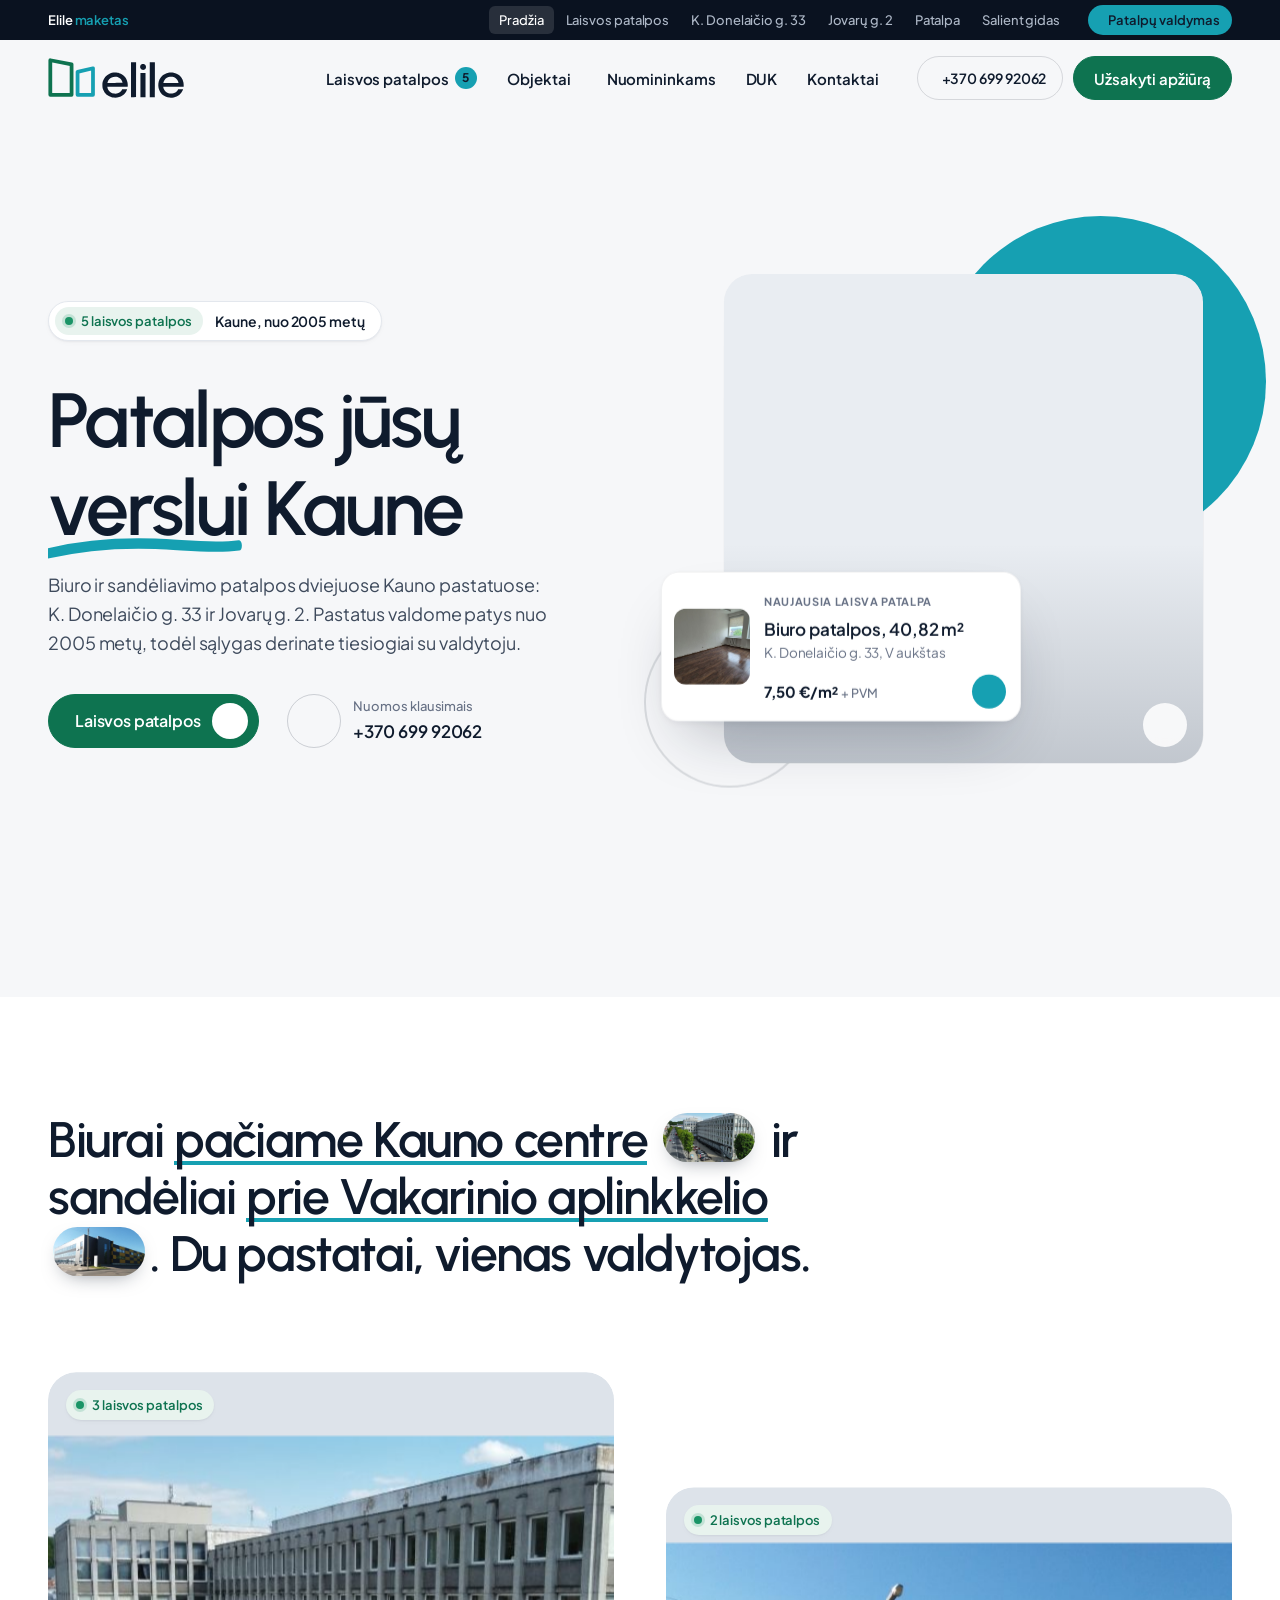
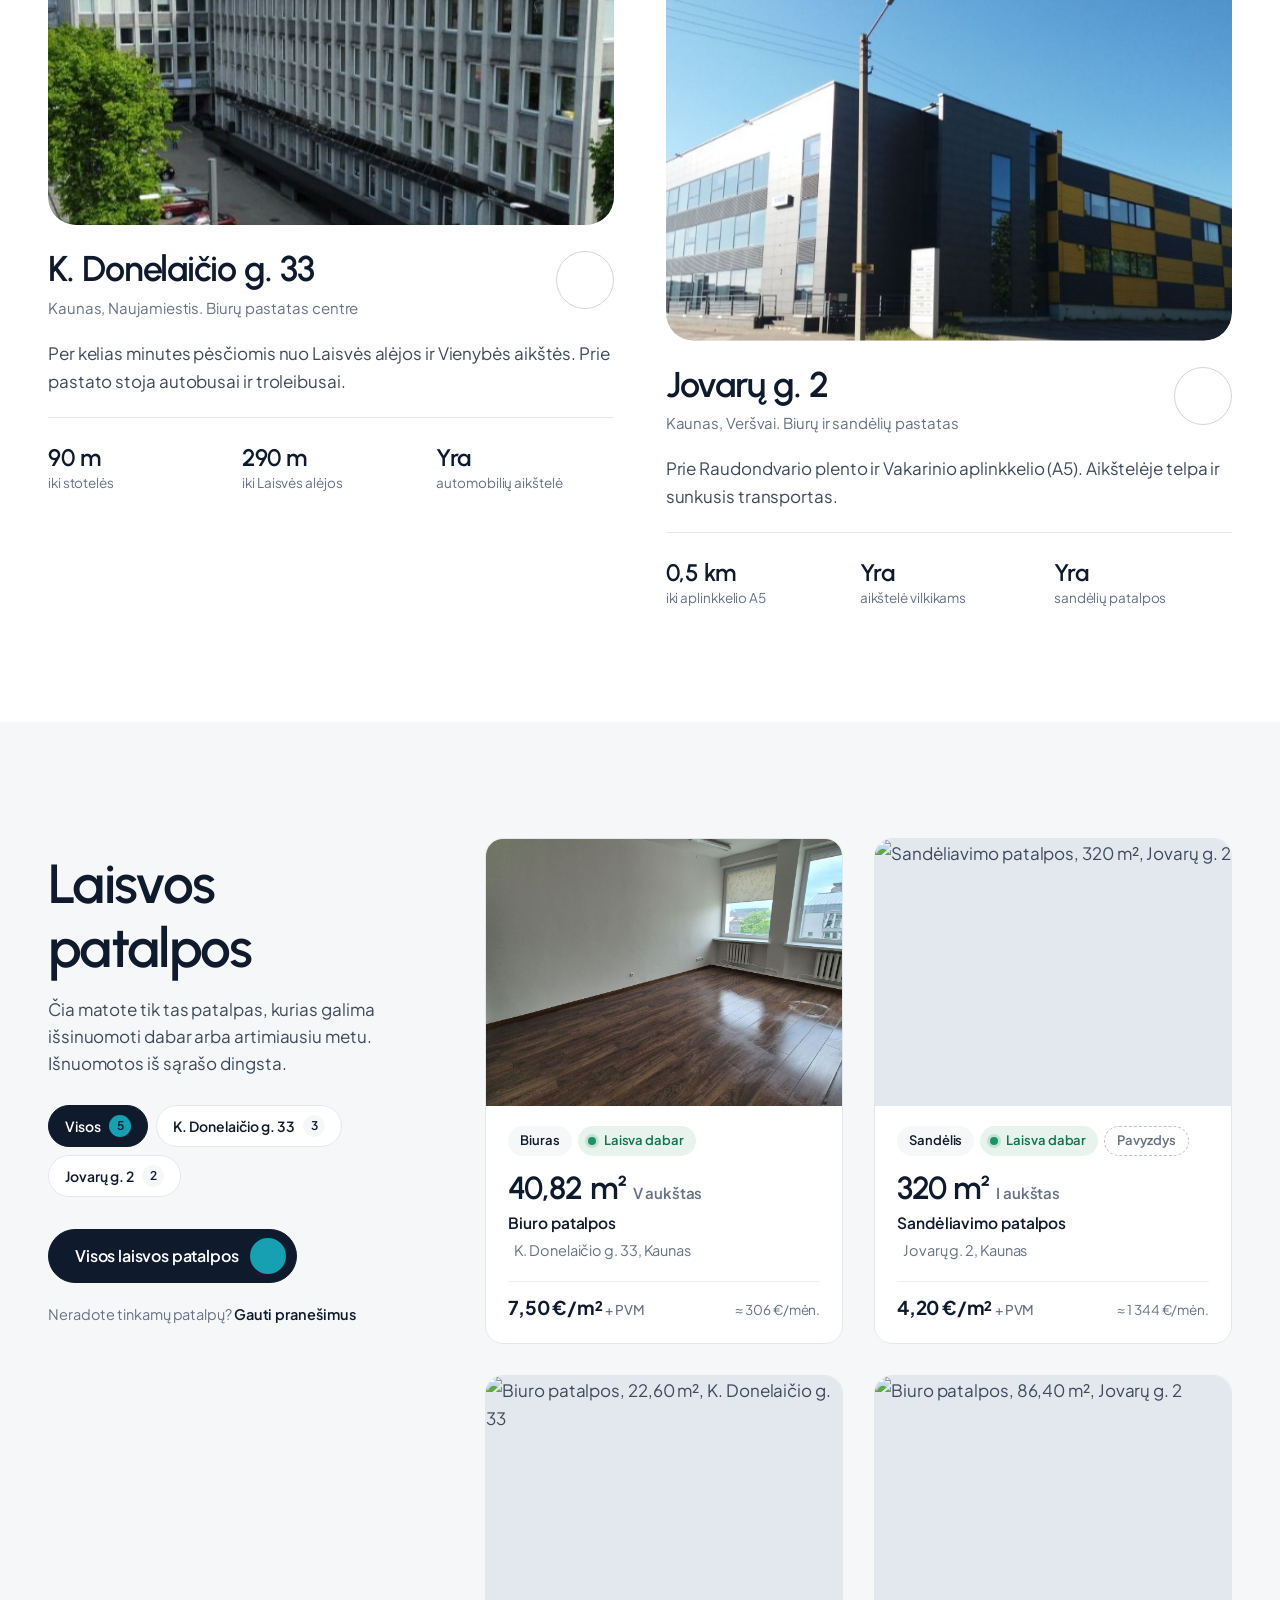
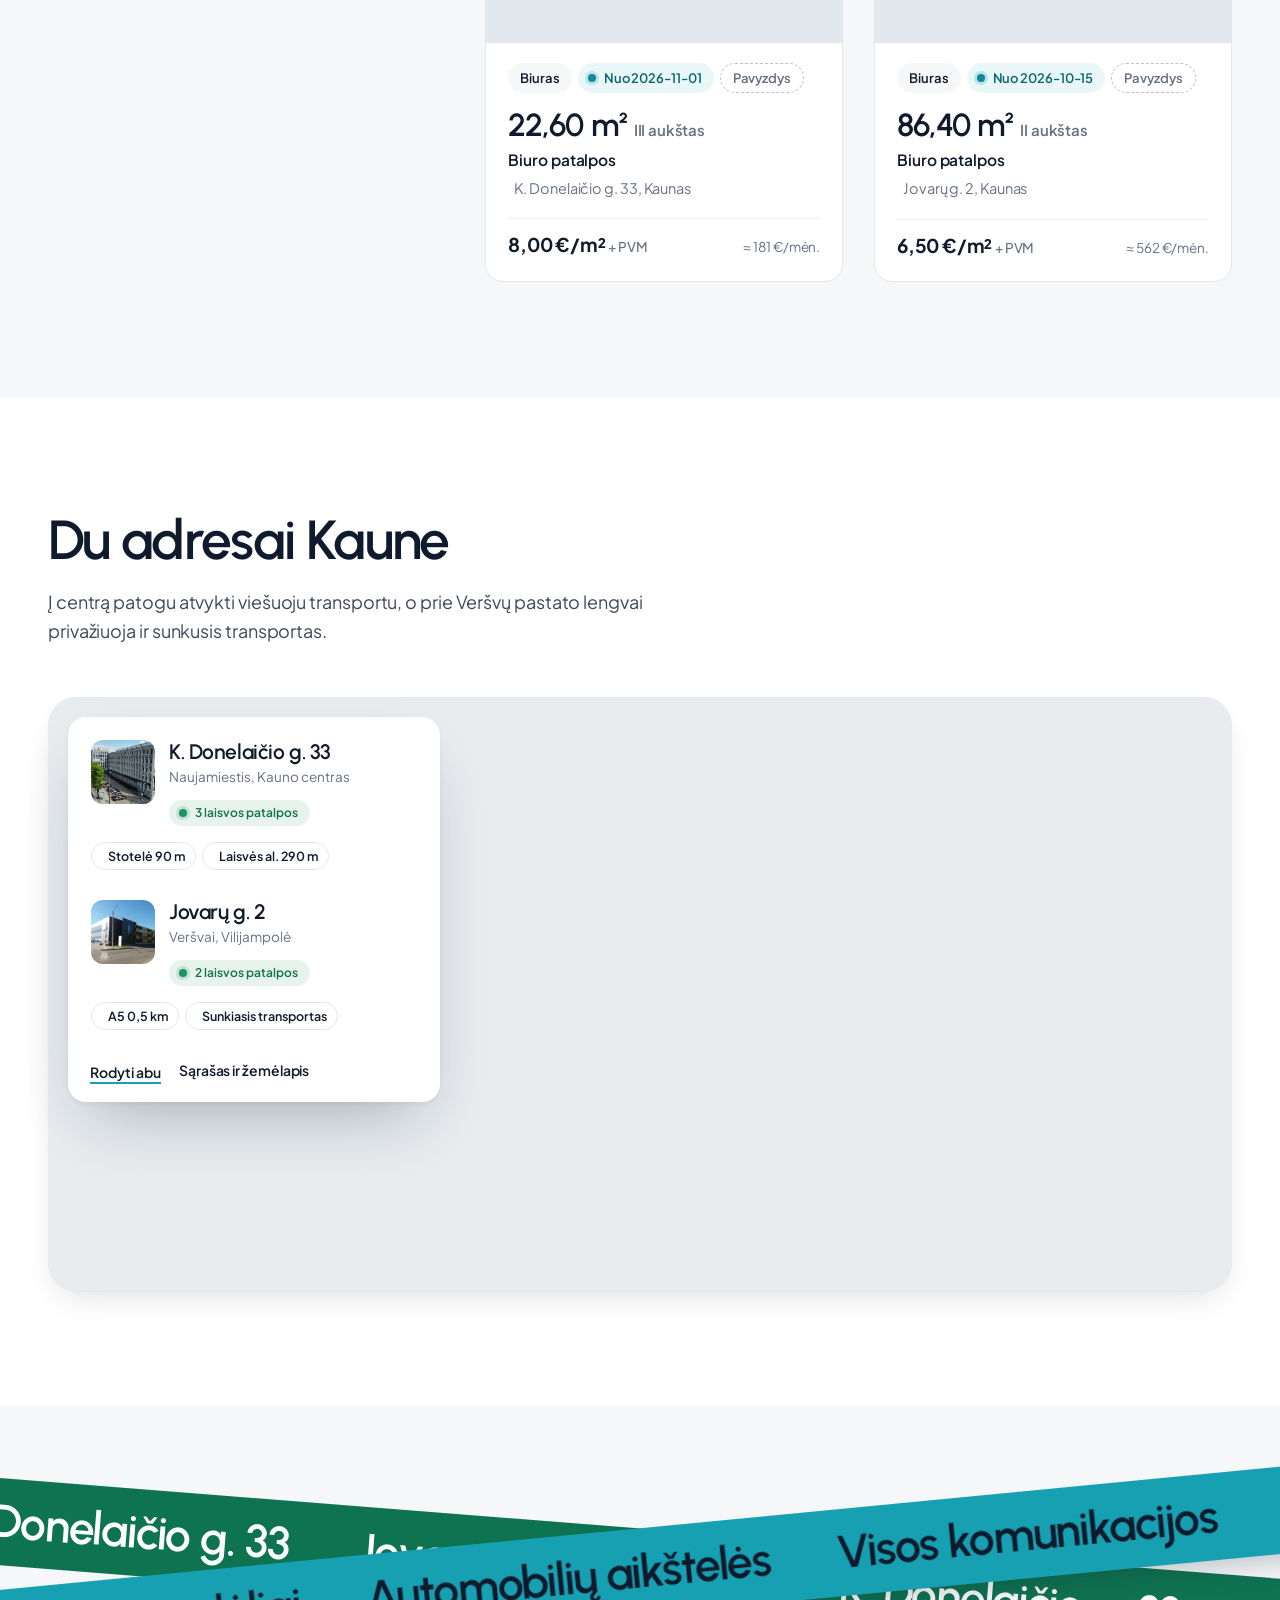
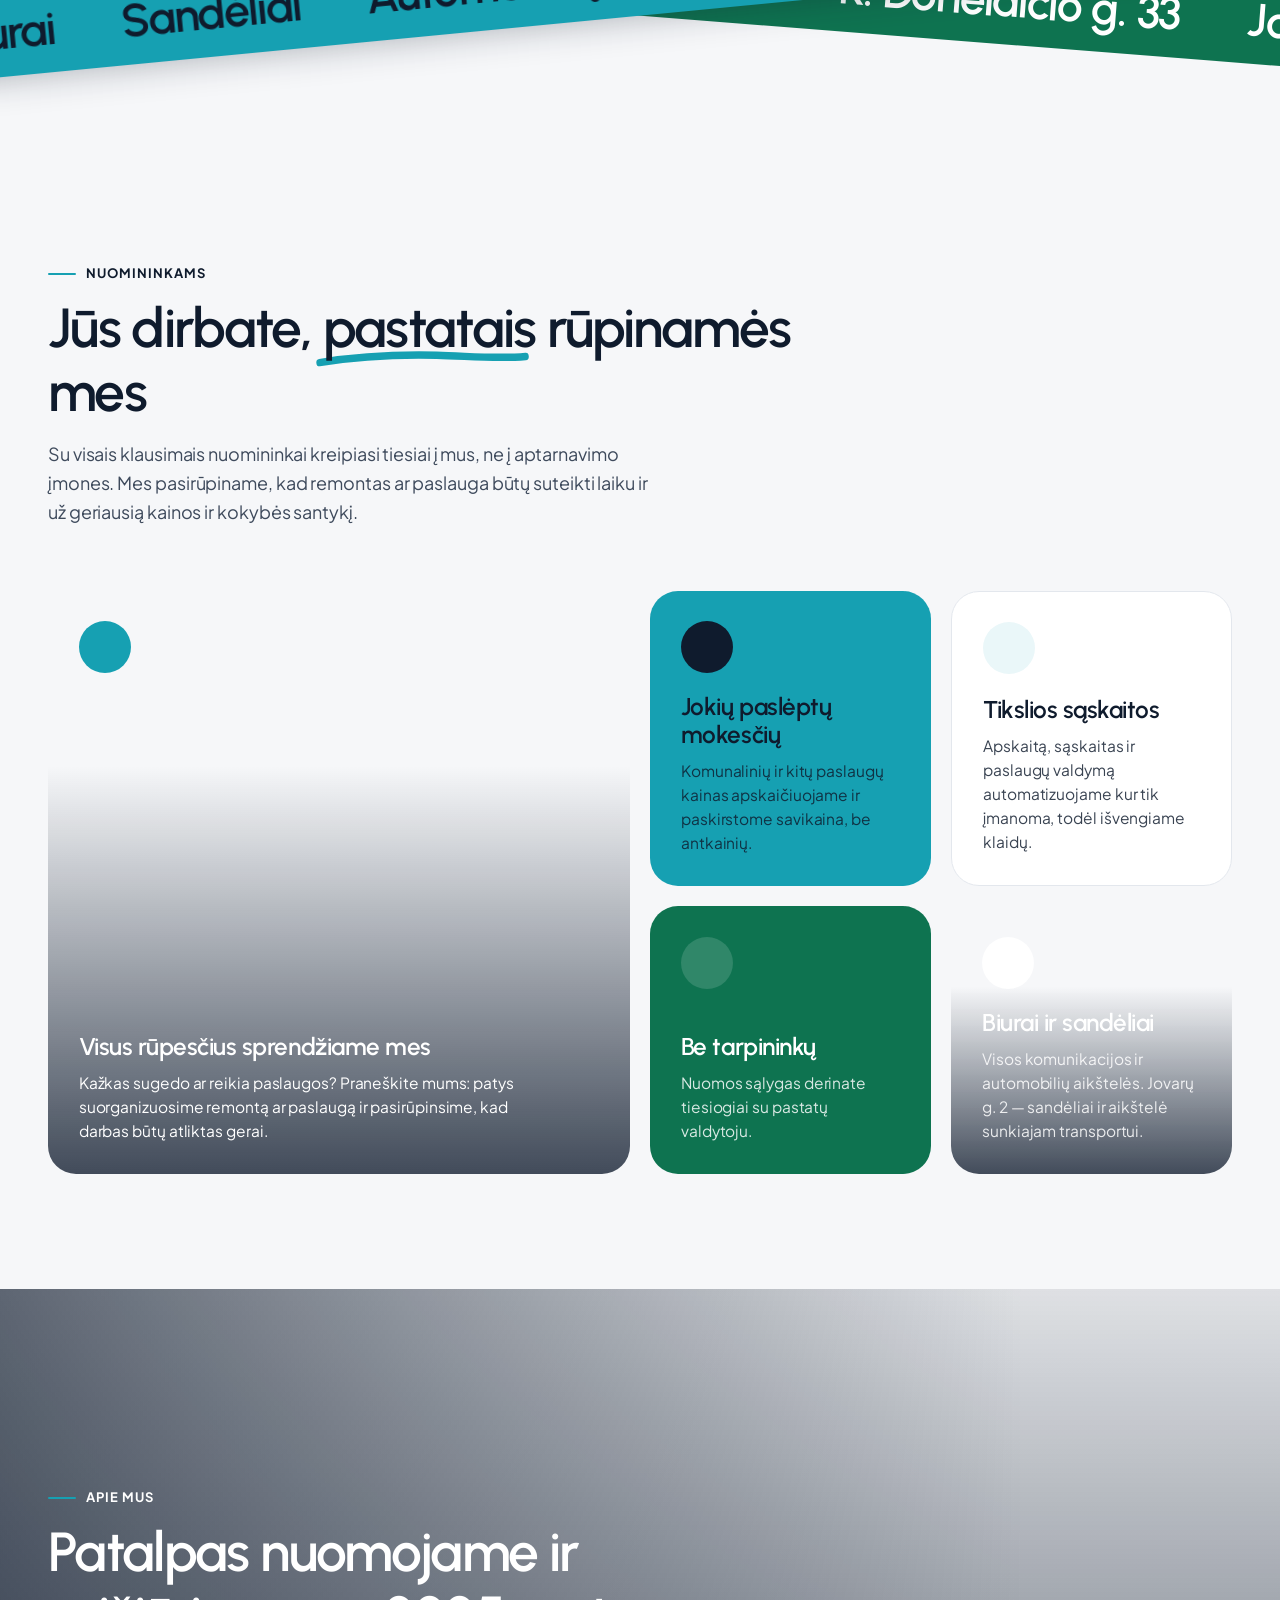
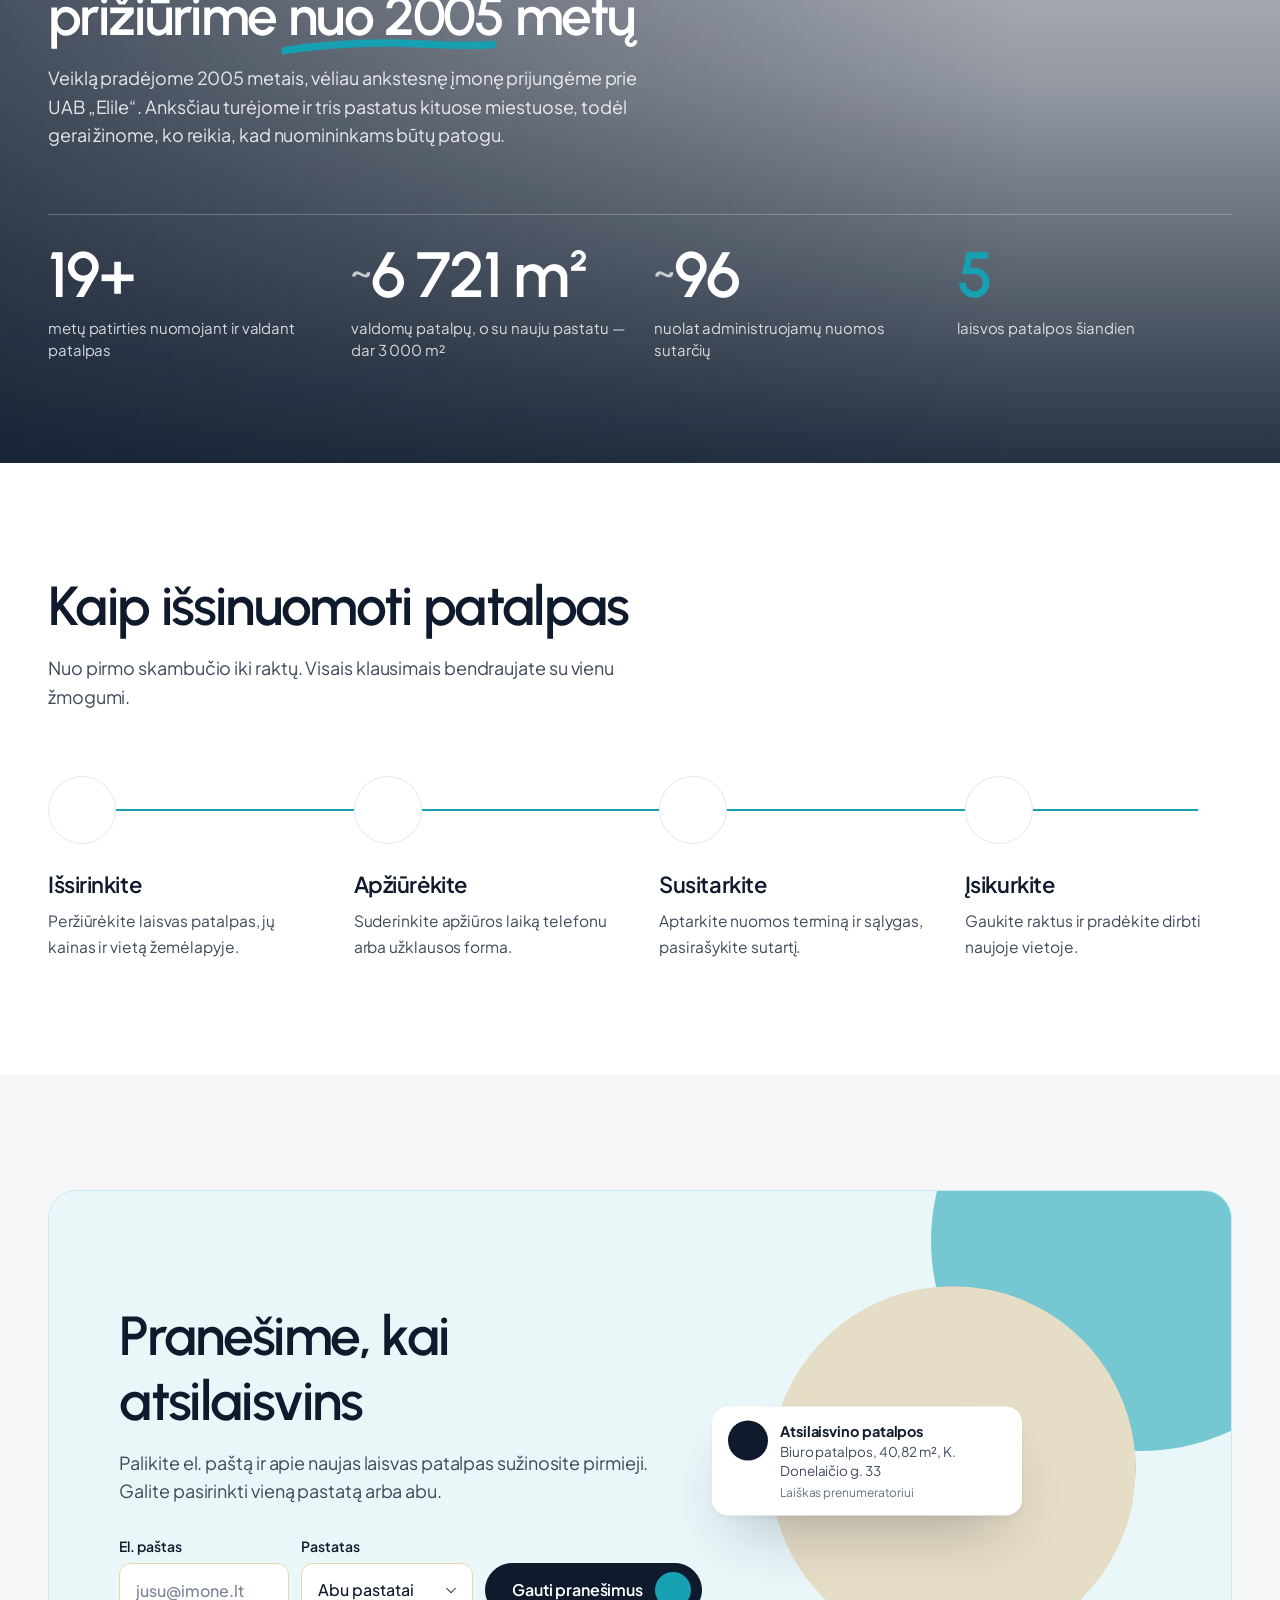
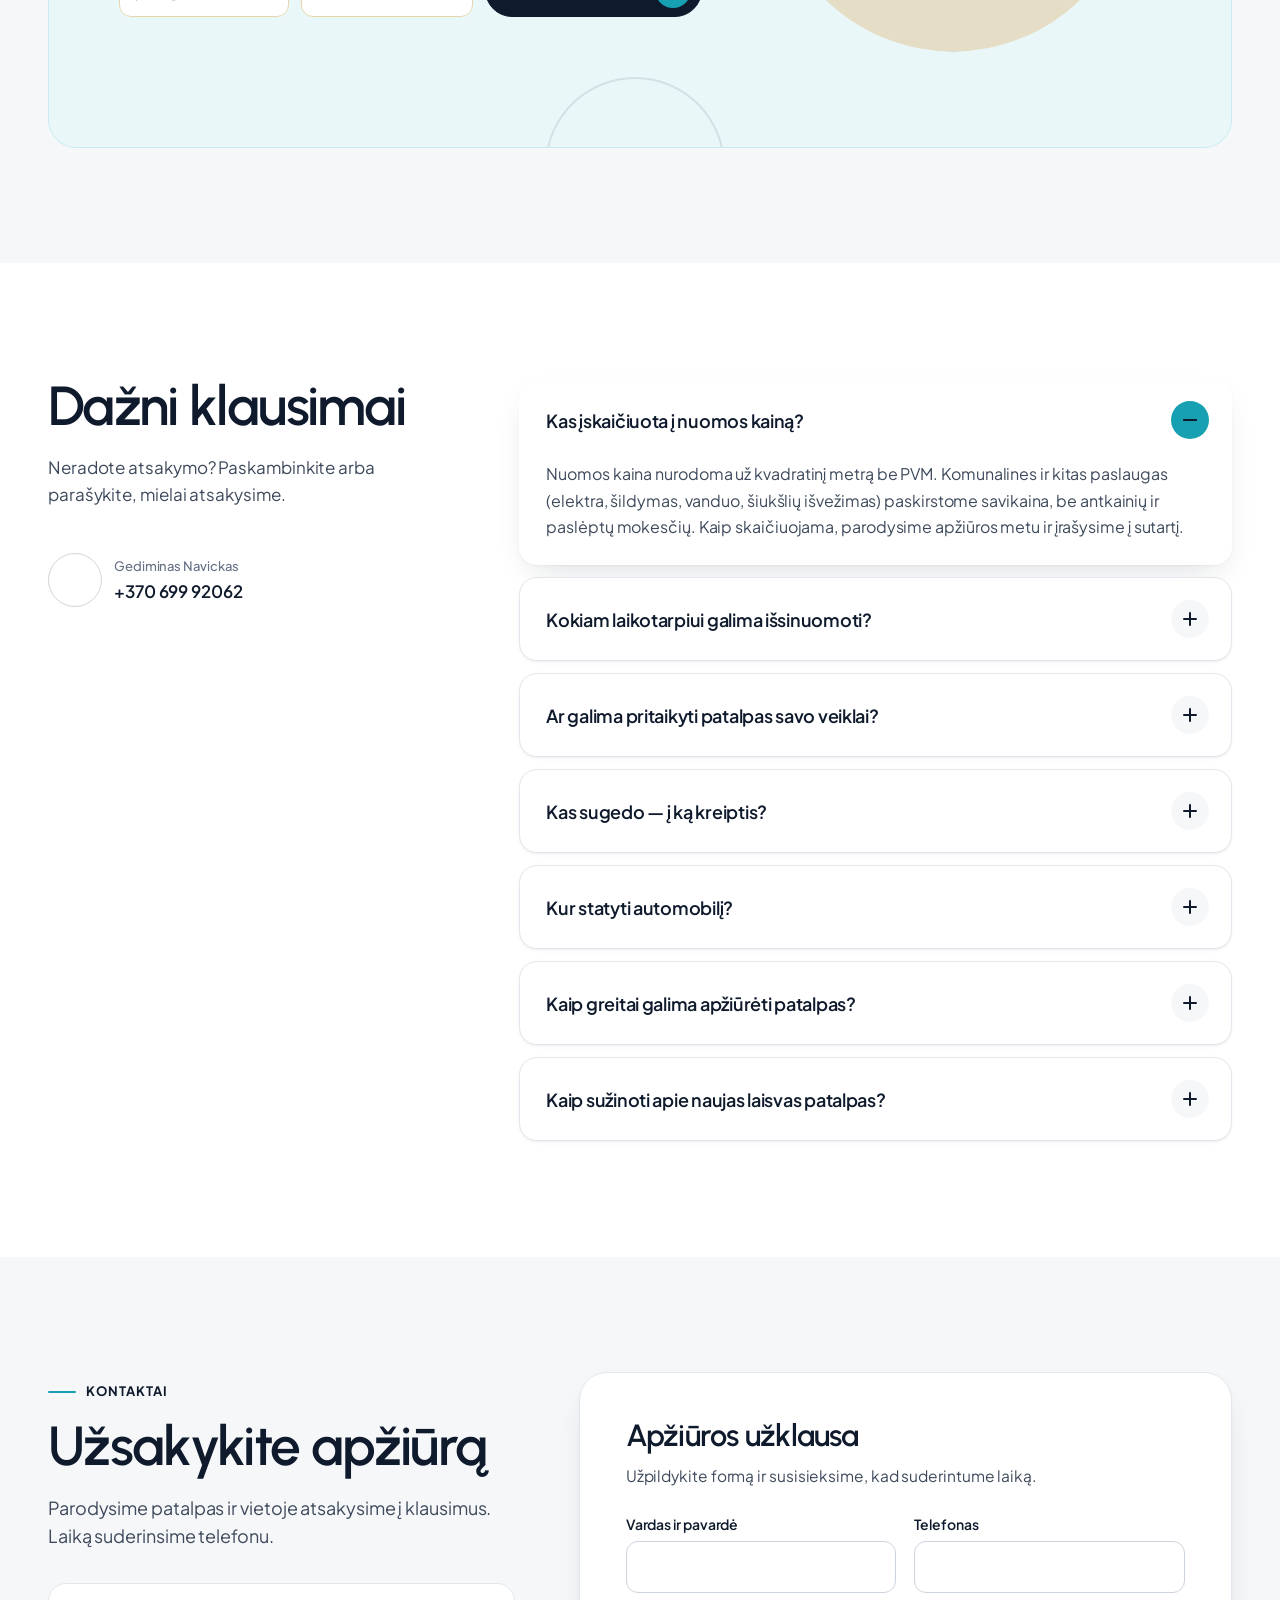
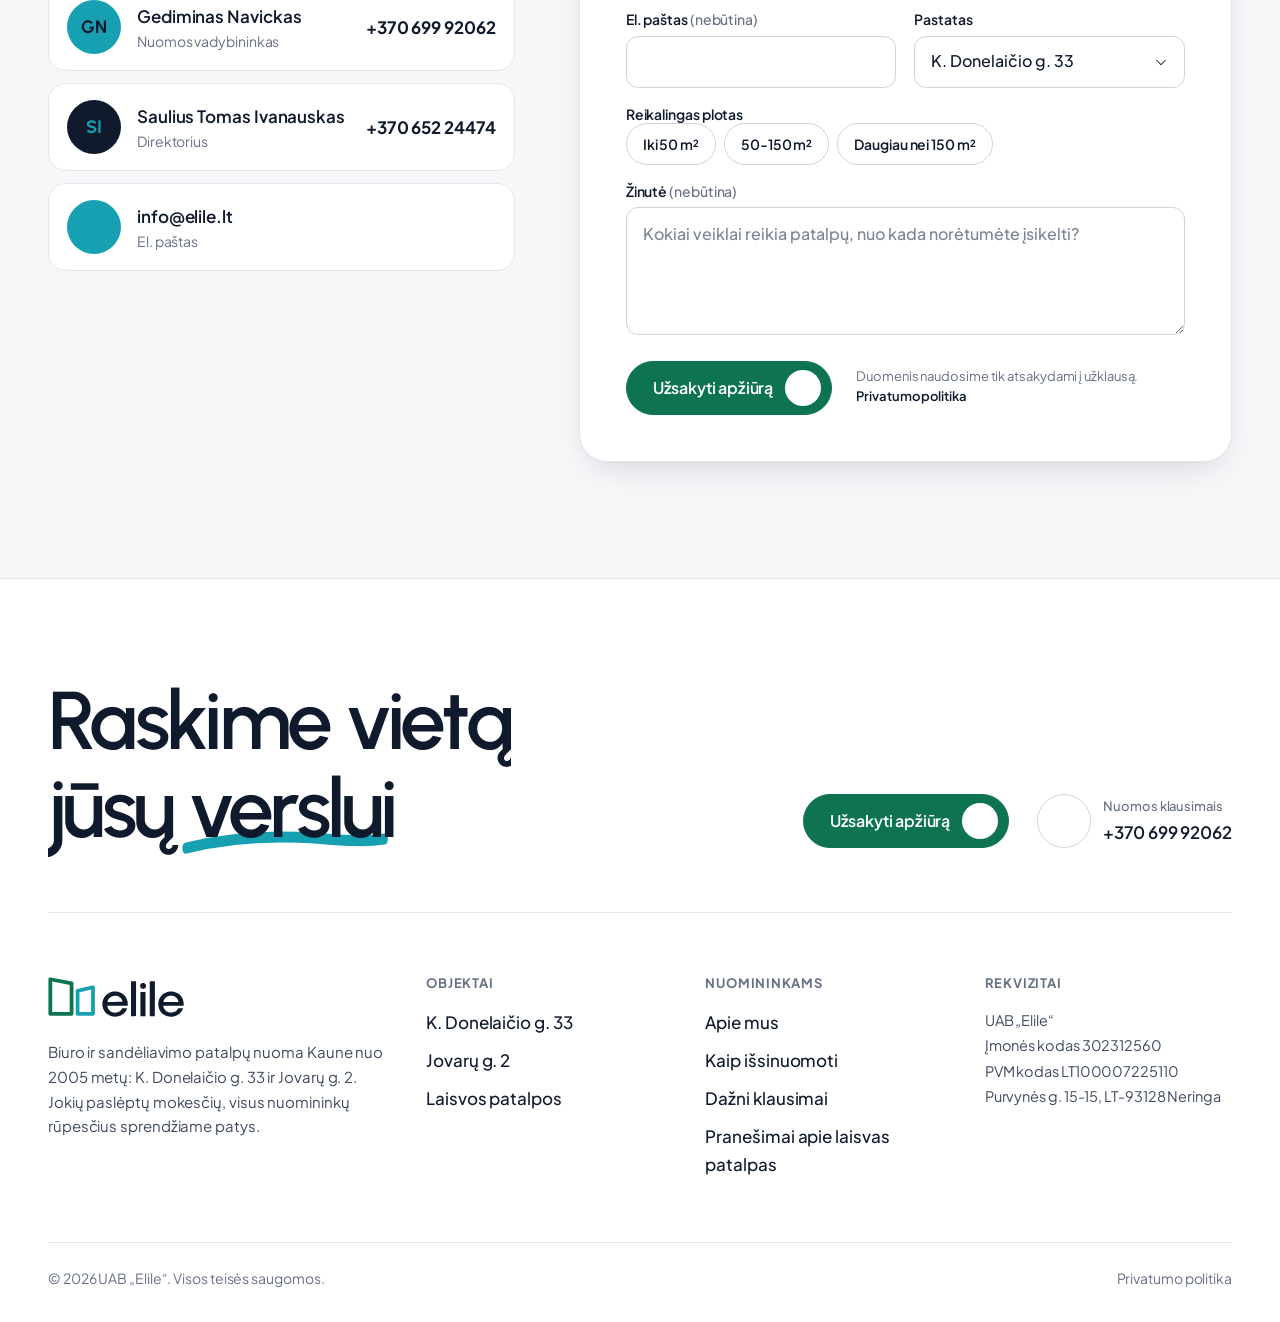
==== commit c17f8e58: "Naujas logotipas ir platesnis įmonės aprašymas - Logotipas: du pastatų kontūrai (Green Monochrome, O" ====
--- a/index.html
+++ b/index.html
@@ -6,13 +6,13 @@
   <title>Patalpų nuoma Kaune: biurai ir sandėliai | UAB „Elile“</title>
   <meta name="description" content="Biuro ir sandėliavimo patalpų nuoma Kaune, K. Donelaičio g. 33 ir Jovarų g. 2. Laisvos patalpos, kainos, vieta žemėlapyje ir apžiūros užsakymas.">
   <meta name="robots" content="noindex">
-  <link rel="icon" href="assets/img/favicon.svg" type="image/svg+xml">
+  <link rel="icon" href="assets/img/favicon.svg?v=2" type="image/svg+xml">
   <link rel="preconnect" href="https://fonts.googleapis.com">
   <link rel="preconnect" href="https://fonts.gstatic.com" crossorigin>
   <link rel="stylesheet" href="https://fonts.googleapis.com/css2?family=Plus+Jakarta+Sans:ital,wght@0,400;0,500;0,600;0,700;1,400&family=Urbanist:wght@500;600;700&display=swap">
   <link rel="stylesheet" href="https://cdn.jsdelivr.net/npm/@phosphor-icons/web@2.1.1/src/regular/style.css">
   <link rel="stylesheet" href="https://cdn.jsdelivr.net/npm/leaflet@1.9.4/dist/leaflet.css">
-  <link rel="stylesheet" href="assets/css/style.css?v=7">
+  <link rel="stylesheet" href="assets/css/style.css?v=9">
   <link rel="preload" as="image" href="https://images.pexels.com/videos/8347240/pexels-photo-8347240.jpeg?auto=compress&cs=tinysrgb&w=1200">
   <script>document.documentElement.classList.add('js');</script>
 </head>
@@ -37,8 +37,7 @@
   <header class="site-header">
     <div class="container site-header__inner">
       <a class="logo" href="index.html" aria-label="UAB „Elile“, pradžia">
-        <svg viewBox="0 0 34 34" aria-hidden="true"><rect x="1" y="2" width="15" height="30" rx="4.5" fill="#0E7350"/><rect x="18" y="12" width="15" height="20" rx="4.5" fill="#16A0B2"/></svg>
-        <span class="logo__word">elile</span>
+        <img class="logo__img" src="assets/img/elile-logo.svg?v=2" alt="elile" width="136" height="40">
       </a>
       <nav class="nav" aria-label="Pagrindinis meniu">
         <a class="nav__link" href="patalpos.html">Laisvos patalpos <span class="nav__badge" data-count="all">5</span></a>
@@ -71,7 +70,7 @@
   <div class="mobile-menu" id="mobile-menu" role="dialog" aria-modal="true" aria-label="Meniu">
     <div class="container">
       <div class="mobile-menu__top">
-        <a class="logo" href="index.html" aria-label="UAB „Elile“, pradžia"><svg viewBox="0 0 34 34" aria-hidden="true"><rect x="1" y="2" width="15" height="30" rx="4.5" fill="#0E7350"/><rect x="18" y="12" width="15" height="20" rx="4.5" fill="#16A0B2"/></svg><span class="logo__word">elile</span></a>
+        <a class="logo" href="index.html" aria-label="UAB „Elile“, pradžia"><img class="logo__img" src="assets/img/elile-logo.svg?v=2" alt="elile" width="136" height="40"></a>
         <button class="mobile-menu__close" type="button" aria-label="Uždaryti meniu"><i class="ph ph-x" aria-hidden="true"></i></button>
       </div>
       <nav class="mobile-menu__links" aria-label="Meniu mobiliesiems">
@@ -95,9 +94,9 @@
     <section class="hero">
       <div class="container hero__grid">
         <div class="hero__text">
-          <p class="hero__badge" data-reveal><span class="status status--live" data-count="all" data-count-format="phrase">5 laisvos patalpos</span><span>Kaune, dviem adresais</span></p>
+          <p class="hero__badge" data-reveal><span class="status status--live" data-count="all" data-count-format="phrase">5 laisvos patalpos</span><span>Kaune, nuo 2005 metų</span></p>
           <h1 data-split>Patalpos jūsų <span class="hl">verslui<svg class="hl__svg" viewBox="0 0 300 24" preserveAspectRatio="none" aria-hidden="true"><path pathLength="1" d="M5 16.5C58 9 115 6.5 170 7.6c44 .9 86 4.6 125 1.4"/></svg></span> Kaune</h1>
-          <p class="lead" data-reveal style="--d:250ms">Biuro ir sandėliavimo patalpos dviejuose Kauno pastatuose: K.&nbsp;Donelaičio g.&nbsp;33 ir Jovarų g.&nbsp;2. Sąlygas derinate tiesiogiai su valdytoju.</p>
+          <p class="lead" data-reveal style="--d:250ms">Biuro ir sandėliavimo patalpos dviejuose Kauno pastatuose: K.&nbsp;Donelaičio g.&nbsp;33 ir Jovarų g.&nbsp;2. Pastatus valdome patys nuo 2005&nbsp;metų, todėl sąlygas derinate tiesiogiai su valdytoju.</p>
           <div class="hero__actions" data-reveal style="--d:380ms">
             <a class="btn btn--green" href="#laisvos"><span>Laisvos patalpos</span><span class="btn__icon"><i class="ph ph-arrow-down"></i><i class="ph ph-arrow-down"></i></span></a>
             <a class="phone-link" href="tel:+37069992062"><span class="phone-link__icon"><i class="ph ph-phone" aria-hidden="true"></i></span><span><small>Nuomos klausimais</small>+370 699 92062</span></a>
@@ -248,25 +247,25 @@
       <div class="container">
         <div class="bento-head">
           <span class="eyebrow" data-reveal>Nuomininkams</span>
-          <h2 data-split style="margin-top:18px">Viskas, ko reikia kasdieniam darbui</h2>
-          <p class="lead" data-reveal>Abiejuose pastatuose įvestos visos komunikacijos, o teritoriją ir bendras patalpas prižiūri valdytojas.</p>
+          <h2 data-split style="margin-top:18px">Jūs dirbate, <span class="hl">pastatais<svg class="hl__svg" viewBox="0 0 300 24" preserveAspectRatio="none" aria-hidden="true"><path pathLength="1" d="M5 16.5C58 9 115 6.5 170 7.6c44 .9 86 4.6 125 1.4"/></svg></span> rūpinamės mes</h2>
+          <p class="lead" data-reveal>Su visais klausimais nuomininkai kreipiasi tiesiai į mus, ne į aptarnavimo įmones. Mes pasirūpiname, kad remontas ar paslauga būtų suteikti laiku ir už geriausią kainos ir kokybės santykį.</p>
         </div>
         <div class="bento">
           <article class="bento__cell bento__cell--big" data-reveal>
             <div class="bento__bg" style="background-image:url('https://images.pexels.com/photos/7876739/pexels-photo-7876739.jpeg?auto=compress&cs=tinysrgb&w=1400')" role="img" aria-label="Kolegos šviesiame biure"></div>
-            <span class="bento__icon" style="background:var(--oasis);color:var(--ink)" aria-hidden="true"><i class="ph ph-broom"></i></span>
-            <h3>Tvarkinga aplinka be papildomų rūpesčių</h3>
-            <p>Teritorijos ir bendrų patalpų priežiūra, šiukšlių išvežimas. Jūs dirbate, o pastatu rūpinasi valdytojas.</p>
+            <span class="bento__icon" style="background:var(--oasis);color:var(--ink)" aria-hidden="true"><i class="ph ph-wrench"></i></span>
+            <h3>Visus rūpesčius sprendžiame mes</h3>
+            <p>Kažkas sugedo ar reikia paslaugos? Praneškite mums: patys suorganizuosime remontą ar paslaugą ir pasirūpinsime, kad darbas būtų atliktas gerai.</p>
           </article>
           <article class="bento__cell bento__cell--oasis" data-reveal style="--d:80ms">
-            <span class="bento__icon" aria-hidden="true"><i class="ph ph-lightning"></i></span>
-            <h3>Visos komunikacijos</h3>
-            <p>Elektra, šildymas, vanduo ir nuotekos, ryšių įvadai.</p>
+            <span class="bento__icon" aria-hidden="true"><i class="ph ph-receipt"></i></span>
+            <h3>Jokių paslėptų mokesčių</h3>
+            <p>Komunalinių ir kitų paslaugų kainas apskaičiuojame ir paskirstome savikaina, be antkainių.</p>
           </article>
           <article class="bento__cell bento__cell--white" data-reveal style="--d:160ms">
-            <span class="bento__icon" aria-hidden="true"><i class="ph ph-car"></i></span>
-            <h3>Automobilių aikštelės</h3>
-            <p>Prie abiejų pastatų. Jovarų g. 2 aikštelėje telpa ir sunkusis transportas.</p>
+            <span class="bento__icon" aria-hidden="true"><i class="ph ph-calculator"></i></span>
+            <h3>Tikslios sąskaitos</h3>
+            <p>Apskaitą, sąskaitas ir paslaugų valdymą automatizuojame kur tik įmanoma, todėl išvengiame klaidų.</p>
           </article>
           <article class="bento__cell bento__cell--green" data-reveal style="--d:80ms">
             <span class="bento__icon" aria-hidden="true"><i class="ph ph-handshake"></i></span>
@@ -276,23 +275,24 @@
           <article class="bento__cell bento__cell--photo" data-reveal style="--d:160ms">
             <div class="bento__bg" style="background-image:url('https://images.pexels.com/photos/36122954/pexels-photo-36122954.jpeg?auto=compress&cs=tinysrgb&w=1000')" role="img" aria-label="Sandėlio patalpos su stelažais"></div>
             <span class="bento__icon" aria-hidden="true"><i class="ph ph-package"></i></span>
-            <h3>Sandėliavimo patalpos</h3>
-            <p>Jovarų g. 2, prie Vakarinio aplinkkelio.</p>
+            <h3>Biurai ir sandėliai</h3>
+            <p>Visos komunikacijos ir automobilių aikštelės. Jovarų g. 2 — sandėliai ir aikštelė sunkiajam transportui.</p>
           </article>
         </div>
       </div>
     </section>
 
     <!-- 7. Paralaksinė juosta su skaičiais (Salient Row Parallax + Milestone) -->
-    <section class="band" aria-labelledby="band-title">
+    <section class="band" id="apie" aria-labelledby="band-title">
       <div class="band__bg px" data-px="0.12" style="background-image:url('https://images.pexels.com/photos/4013242/pexels-photo-4013242.jpeg?auto=compress&cs=tinysrgb&w=2200')" role="img" aria-label="Kauno pilis ir santaka iš paukščio skrydžio"></div>
       <div class="container band__content">
-        <h2 id="band-title" data-split>Vieta, kurioje patogu dirbti</h2>
-        <p class="lead" data-reveal>Pasirinkite centrą, kur klientai atvyksta pėsčiomis, arba pastatą prie aplinkkelio, kur patogu logistikai.</p>
+        <span class="eyebrow eyebrow--light" data-reveal>Apie mus</span>
+        <h2 id="band-title" data-split style="margin-top:18px">Patalpas nuomojame ir prižiūrime <span class="hl">nuo 2005<svg class="hl__svg" viewBox="0 0 300 24" preserveAspectRatio="none" aria-hidden="true"><path pathLength="1" d="M5 16.5C58 9 115 6.5 170 7.6c44 .9 86 4.6 125 1.4"/></svg></span> metų</h2>
+        <p class="lead" data-reveal>Veiklą pradėjome 2005 metais, vėliau ankstesnę įmonę prijungėme prie UAB „Elile“. Anksčiau turėjome ir tris pastatus kituose miestuose, todėl gerai žinome, ko reikia, kad nuomininkams būtų patogu.</p>
         <div class="stats">
-          <div class="stat" data-reveal><div class="stat__value"><span data-count-to="90">90</span>&nbsp;m</div><p class="stat__label">nuo K. Donelaičio g. 33 iki autobusų ir troleibusų stotelės</p></div>
-          <div class="stat" data-reveal style="--d:100ms"><div class="stat__value"><span data-count-to="290">290</span>&nbsp;m</div><p class="stat__label">iki Laisvės alėjos</p></div>
-          <div class="stat" data-reveal style="--d:200ms"><div class="stat__value"><span data-count-to="0.5" data-decimals="1">0,5</span>&nbsp;km</div><p class="stat__label">nuo Jovarų g. 2 iki Vakarinio aplinkkelio (A5)</p></div>
+          <div class="stat" data-reveal><div class="stat__value"><span data-count-to="20">20</span>+</div><p class="stat__label">metų patirties nuomojant ir valdant patalpas</p></div>
+          <div class="stat" data-reveal style="--d:100ms"><div class="stat__value"><small>~</small><span data-count-to="7000">7&nbsp;000</span>&nbsp;m²</div><p class="stat__label">valdomų patalpų, o su nauju pastatu — dar 3&nbsp;000&nbsp;m²</p></div>
+          <div class="stat" data-reveal style="--d:200ms"><div class="stat__value"><small>~</small><span data-count-to="100">100</span></div><p class="stat__label">nuolat administruojamų nuomos sutarčių</p></div>
           <div class="stat" data-reveal style="--d:300ms"><div class="stat__value"><em data-count="all">5</em></div><p class="stat__label"><span data-count="all" data-count-format="word">laisvos patalpos</span> šiandien</p></div>
         </div>
       </div>
@@ -352,7 +352,7 @@
         <div class="toggles" data-reveal="fade">
           <div class="toggle is-open">
             <button class="toggle__btn" type="button">Kas įskaičiuota į nuomos kainą?<span class="toggle__sign" aria-hidden="true"></span></button>
-            <div class="toggle__panel"><div class="toggle__inner"><p>Kaina nurodoma už kvadratinį metrą be PVM. Kaip apskaičiuojami komunaliniai mokesčiai (elektra, šildymas, vanduo), paaiškinsime apžiūros metu ir įrašysime į sutartį.</p></div></div>
+            <div class="toggle__panel"><div class="toggle__inner"><p>Nuomos kaina nurodoma už kvadratinį metrą be PVM. Komunalines ir kitas paslaugas (elektra, šildymas, vanduo, šiukšlių išvežimas) paskirstome savikaina, be antkainių ir paslėptų mokesčių. Kaip skaičiuojama, parodysime apžiūros metu ir įrašysime į sutartį.</p></div></div>
           </div>
           <div class="toggle">
             <button class="toggle__btn" type="button">Kokiam laikotarpiui galima išsinuomoti?<span class="toggle__sign" aria-hidden="true"></span></button>
@@ -361,6 +361,10 @@
           <div class="toggle">
             <button class="toggle__btn" type="button">Ar galima pritaikyti patalpas savo veiklai?<span class="toggle__sign" aria-hidden="true"></span></button>
             <div class="toggle__panel"><div class="toggle__inner"><p>Pageidaujamus pakeitimus aptarkite su valdytoju prieš pasirašydami sutartį. Taip iš anksto susitarsime, kas ir kada juos atliks.</p></div></div>
+          </div>
+          <div class="toggle">
+            <button class="toggle__btn" type="button">Kas sugedo — į ką kreiptis?<span class="toggle__sign" aria-hidden="true"></span></button>
+            <div class="toggle__panel"><div class="toggle__inner"><p>Tiesiai į mus: paskambinkite arba parašykite. Meistrų ar aptarnavimo įmonių ieškoti nereikia — patys suorganizuosime remontą ar paslaugą ir pasirūpinsime, kad darbas būtų atliktas kokybiškai ir už gerą kainą.</p></div></div>
           </div>
           <div class="toggle">
             <button class="toggle__btn" type="button">Kur statyti automobilį?<span class="toggle__sign" aria-hidden="true"></span></button>
@@ -431,8 +435,8 @@
       </div>
       <div class="footer__cols">
         <div class="footer__about">
-          <a class="logo" href="index.html" aria-label="UAB „Elile“, pradžia"><svg viewBox="0 0 34 34" aria-hidden="true"><rect x="1" y="2" width="15" height="30" rx="4.5" fill="#0E7350"/><rect x="18" y="12" width="15" height="20" rx="4.5" fill="#16A0B2"/></svg><span class="logo__word">elile</span></a>
-          <p>Biuro ir sandėliavimo patalpų nuoma Kaune: K. Donelaičio g. 33 ir Jovarų g. 2.</p>
+          <a class="logo" href="index.html" aria-label="UAB „Elile“, pradžia"><img class="logo__img" src="assets/img/elile-logo.svg?v=2" alt="elile" width="136" height="40"></a>
+          <p>Biuro ir sandėliavimo patalpų nuoma Kaune nuo 2005 metų: K. Donelaičio g. 33 ir Jovarų g. 2. Jokių paslėptų mokesčių, visus nuomininkų rūpesčius sprendžiame patys.</p>
         </div>
         <div>
           <h4>Objektai</h4>
@@ -440,7 +444,7 @@
         </div>
         <div>
           <h4>Nuomininkams</h4>
-          <ul><li><a href="index.html#kaip">Kaip išsinuomoti</a></li><li><a href="index.html#duk">Dažni klausimai</a></li><li><a href="index.html#pranesimai">Pranešimai apie laisvas patalpas</a></li></ul>
+          <ul><li><a href="index.html#apie">Apie mus</a></li><li><a href="index.html#kaip">Kaip išsinuomoti</a></li><li><a href="index.html#duk">Dažni klausimai</a></li><li><a href="index.html#pranesimai">Pranešimai apie laisvas patalpas</a></li></ul>
         </div>
         <div>
           <h4>Rekvizitai</h4>
@@ -454,7 +458,7 @@
   <button class="demo-fab" type="button" data-demo-open><i class="ph ph-sliders-horizontal" aria-hidden="true"></i>Patalpų valdymas</button>
 
   <script src="https://cdn.jsdelivr.net/npm/leaflet@1.9.4/dist/leaflet.js" defer></script>
-  <script src="assets/js/data.js?v=7" defer></script>
-  <script src="assets/js/main.js?v=7" defer></script>
+  <script src="assets/js/data.js?v=9" defer></script>
+  <script src="assets/js/main.js?v=9" defer></script>
 </body>
 </html>
--- a/assets/css/style.css
+++ b/assets/css/style.css
@@ -255,8 +255,7 @@
 }
 .site-header__inner { display: flex; align-items: center; gap: 24px; height: 100%; }
 .logo { display: inline-flex; align-items: center; gap: 10px; color: var(--ink); flex: none; }
-.logo svg { height: 34px; width: auto; }
-.logo__word { font: 700 27px/1 var(--f-display); letter-spacing: -.04em; }
+.logo__img { display: block; height: 40px; width: auto; }
 
 .nav { display: flex; align-items: center; gap: 2px; margin-left: auto; }
 .nav__link {
@@ -548,6 +547,7 @@
   position: relative; overflow: hidden; isolation: isolate; border-radius: var(--r-lg); padding: clamp(24px, 2.4vw, 34px);
   display: flex; flex-direction: column; justify-content: flex-end; gap: 10px; transition: transform .6s var(--ease), box-shadow .6s var(--ease);
 }
+.bento__cell { padding-top: calc(clamp(22px, 2.4vw, 32px) + 72px); }
 .bento__cell:hover { transform: translateY(-4px); box-shadow: var(--shadow-lg); }
 .bento__cell h3 { font: 600 clamp(22px, 1.9vw, 28px)/1.15 var(--f-display); letter-spacing: -.02em; color: inherit; }
 .bento__cell p { font-size: 15.5px; line-height: 1.55; max-width: 30em; }
@@ -582,11 +582,13 @@
     linear-gradient(180deg, rgba(15, 27, 45, .1) 0%, rgba(15, 27, 45, .42) 50%, rgba(15, 27, 45, .9) 100%);
 }
 .band__content { width: 100%; padding-block: clamp(64px, 8vw, 112px); }
-.band h2 { color: #fff; max-width: 13ch; }
+.band h2 { color: #fff; max-width: 20ch; }
 .band .lead { color: rgba(255, 255, 255, .86); margin-top: 18px; }
 .stats { display: grid; grid-template-columns: repeat(4, minmax(0, 1fr)); gap: 28px; margin-top: clamp(40px, 5vw, 64px); padding-top: 28px; border-top: 1px solid rgba(255, 255, 255, .24); }
 .stat__value { font: 600 clamp(44px, 5vw, 76px)/1 var(--f-display); letter-spacing: -.035em; color: #fff; }
 .stat__value em { font-style: normal; color: var(--oasis); }
+.stat__value small { font-size: .5em; margin-right: .06em; color: rgba(255, 255, 255, .72); vertical-align: .42em; font-weight: 600; }
+.eyebrow--light { color: #fff; }
 .stat__label { margin-top: 10px; font-size: 15px; line-height: 1.45; color: rgba(255, 255, 255, .8); max-width: 20em; }
 
 /* ---------- Kaip išsinuomoti ---------- */
@@ -1039,7 +1041,7 @@
   .mockbar__inner { flex-wrap: wrap; }
   .mockbar nav { margin-left: 0; width: 100%; order: 3; }
   .mockbar__btn { margin-left: auto; }
-  .logo svg { height: 30px; }
+  .logo__img { height: 34px; }
   .hero__badge { font-size: 13px; }
   .hero__actions { gap: 16px 20px; }
   .hero__media { aspect-ratio: 1 / 1.1; }
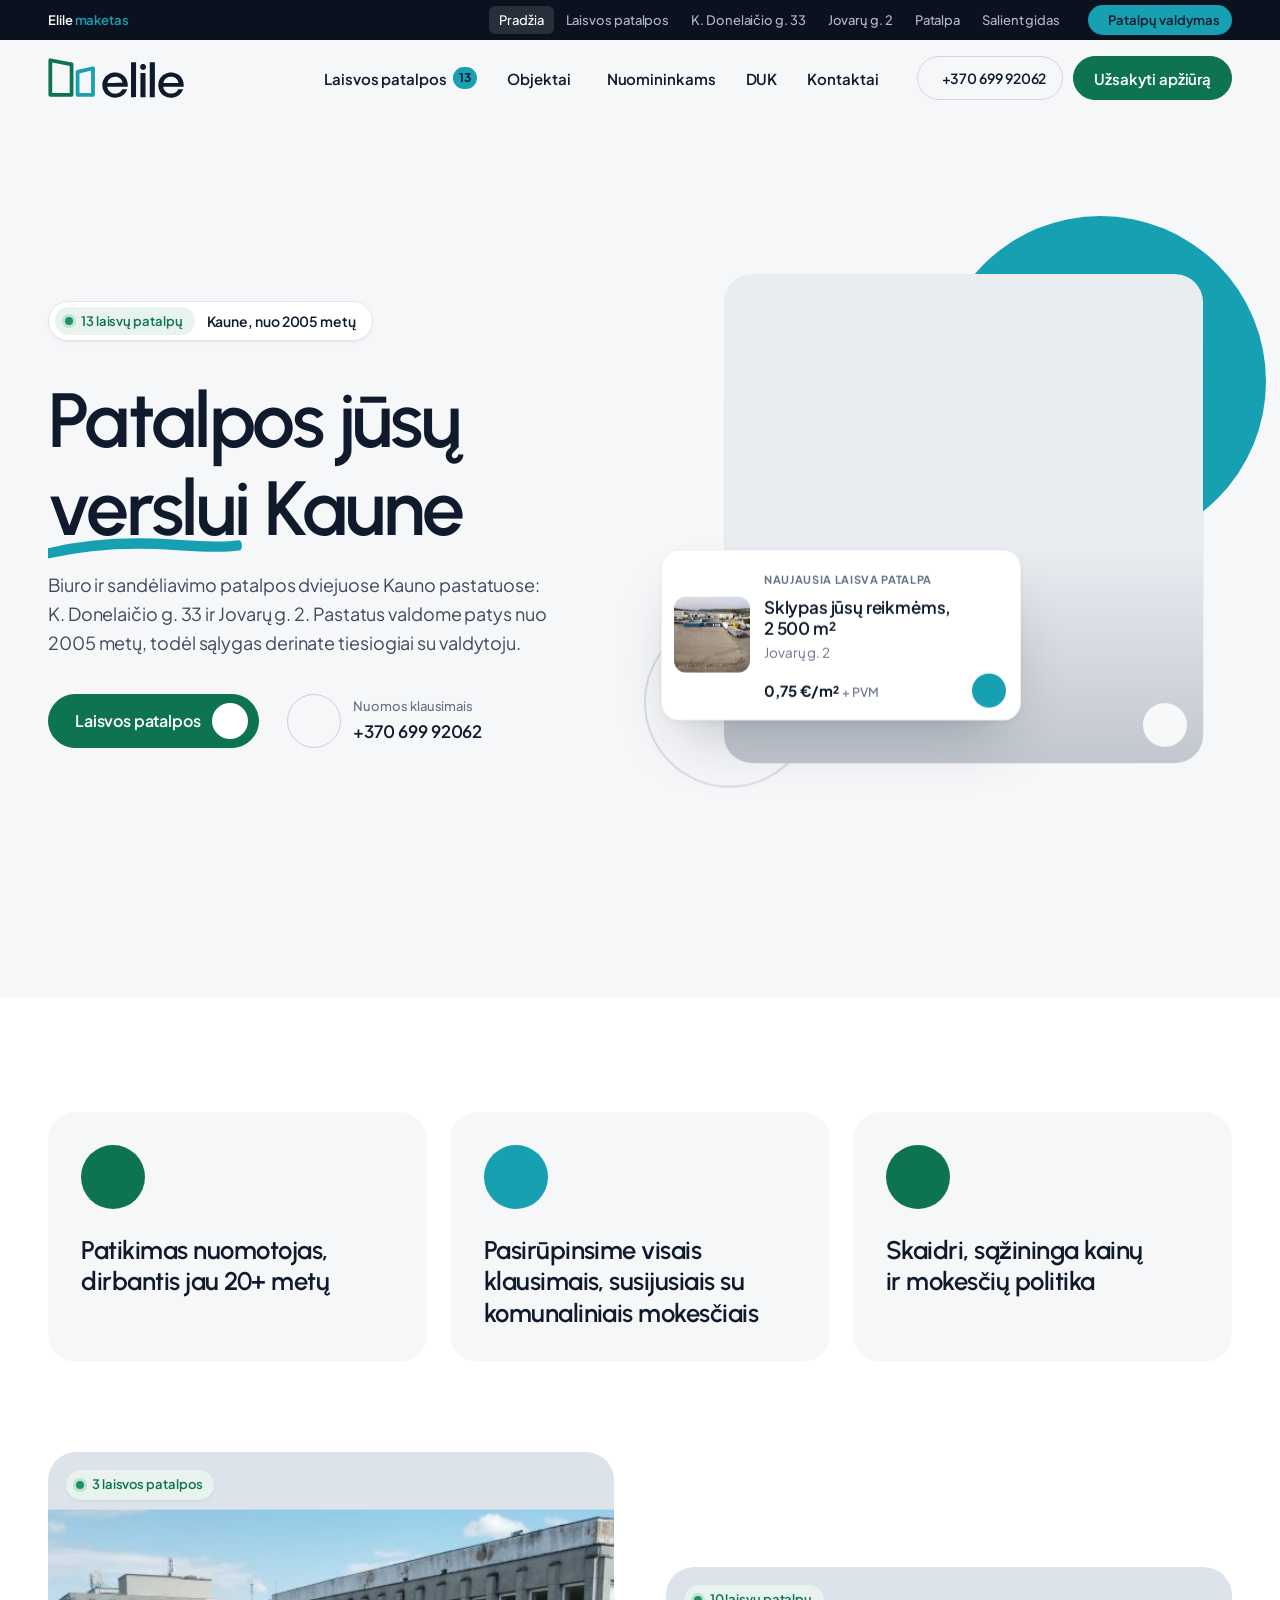
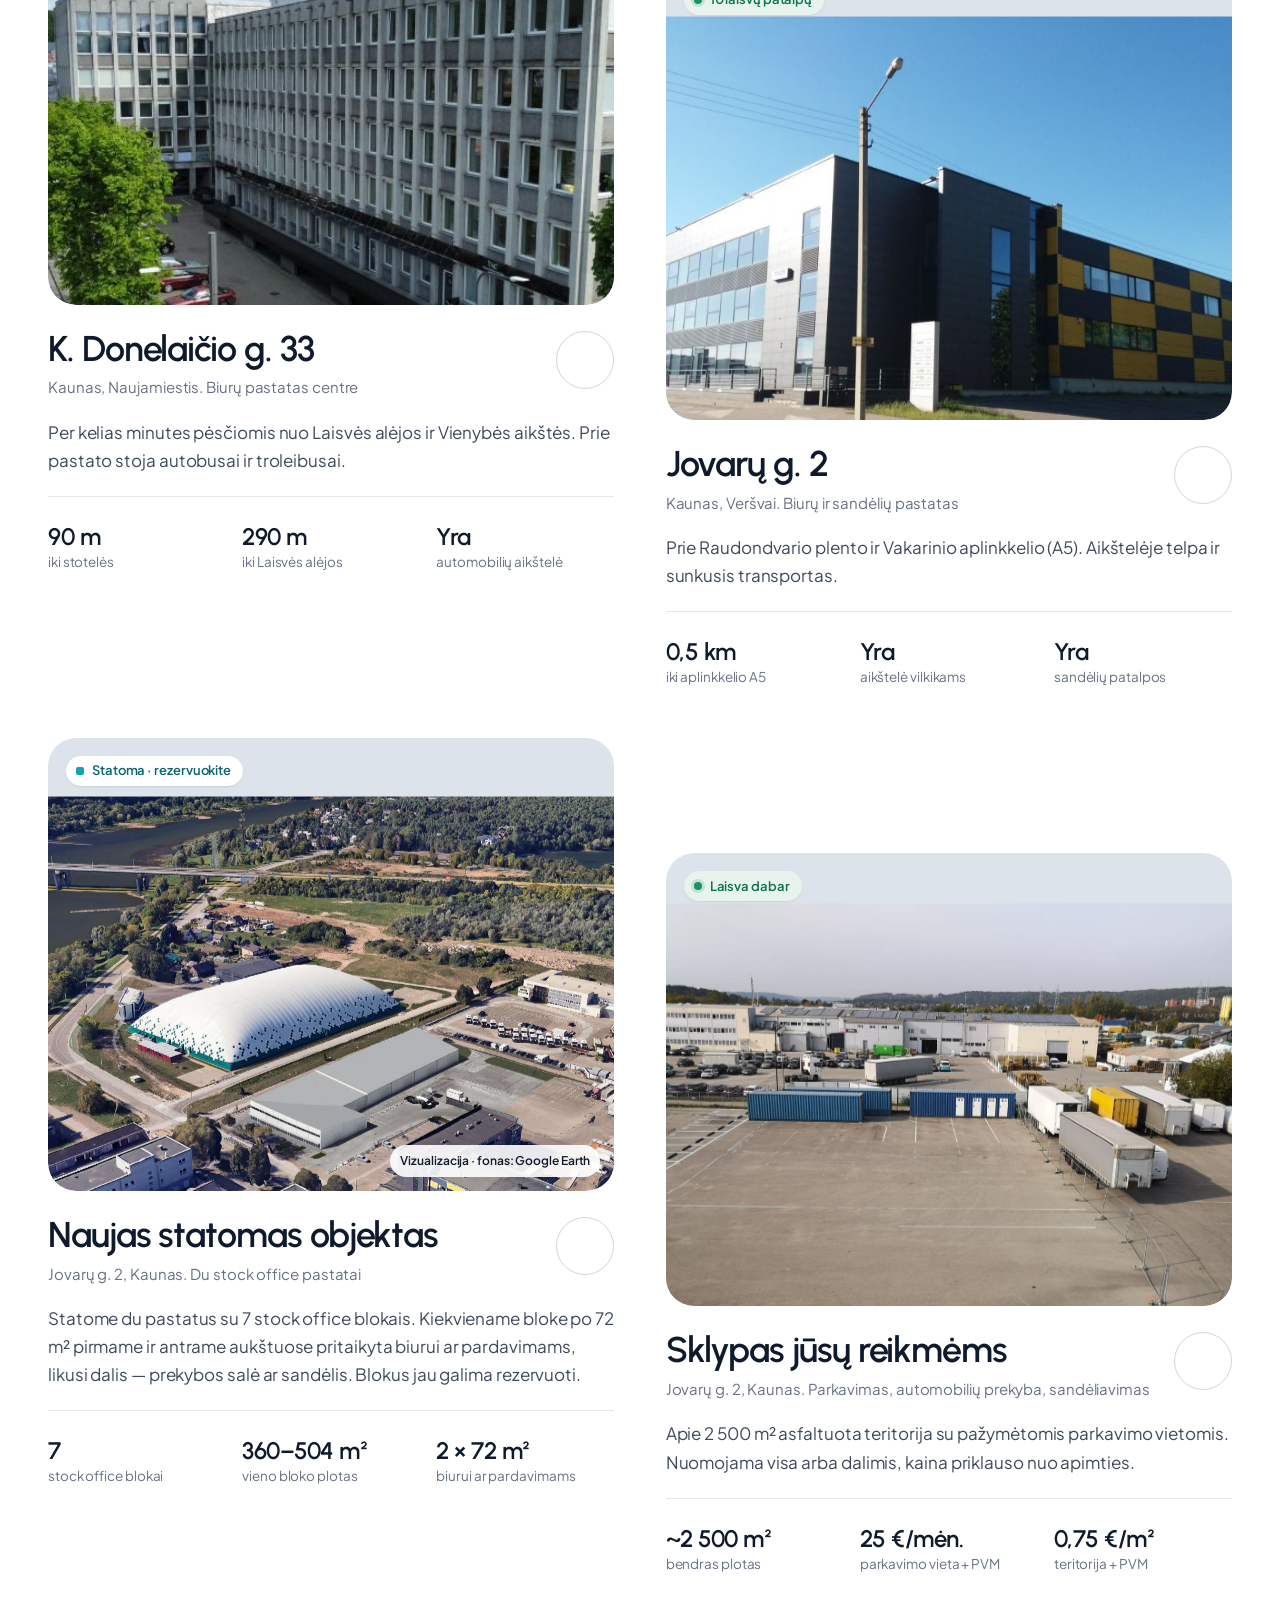
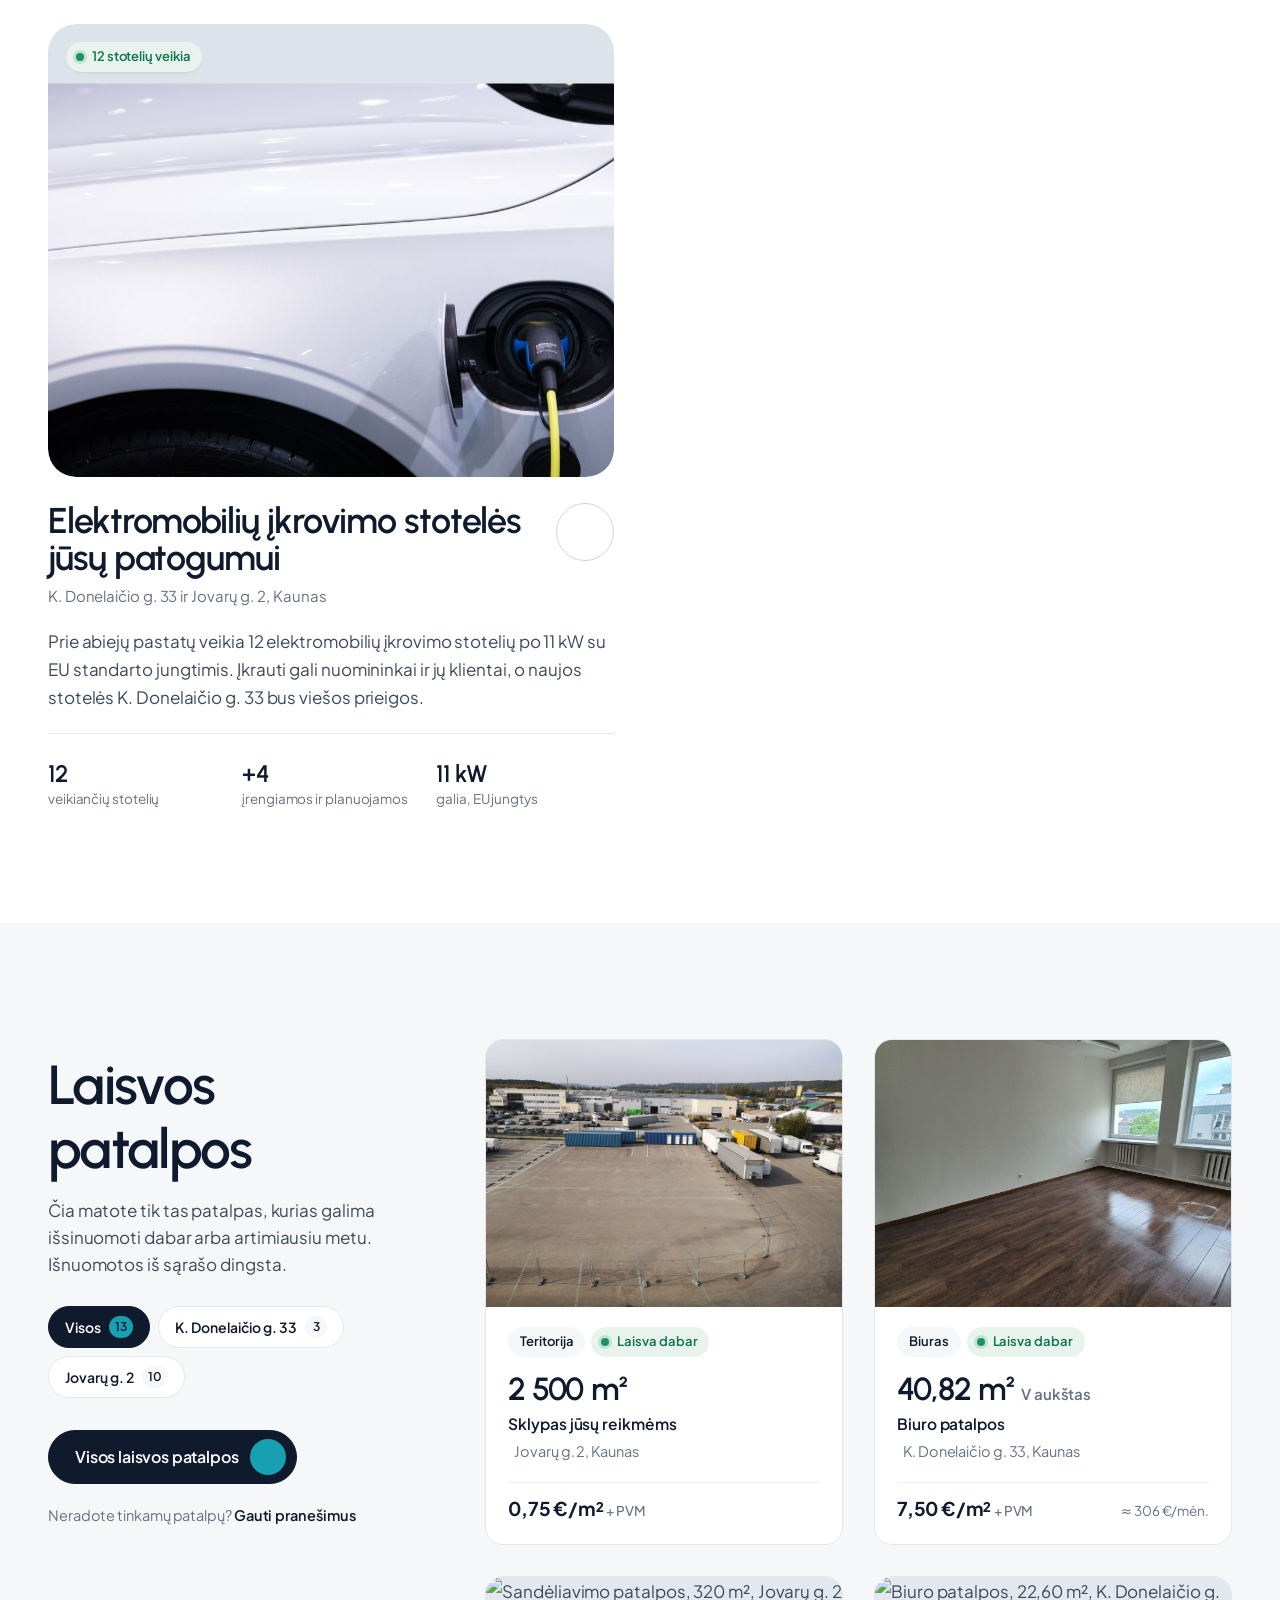
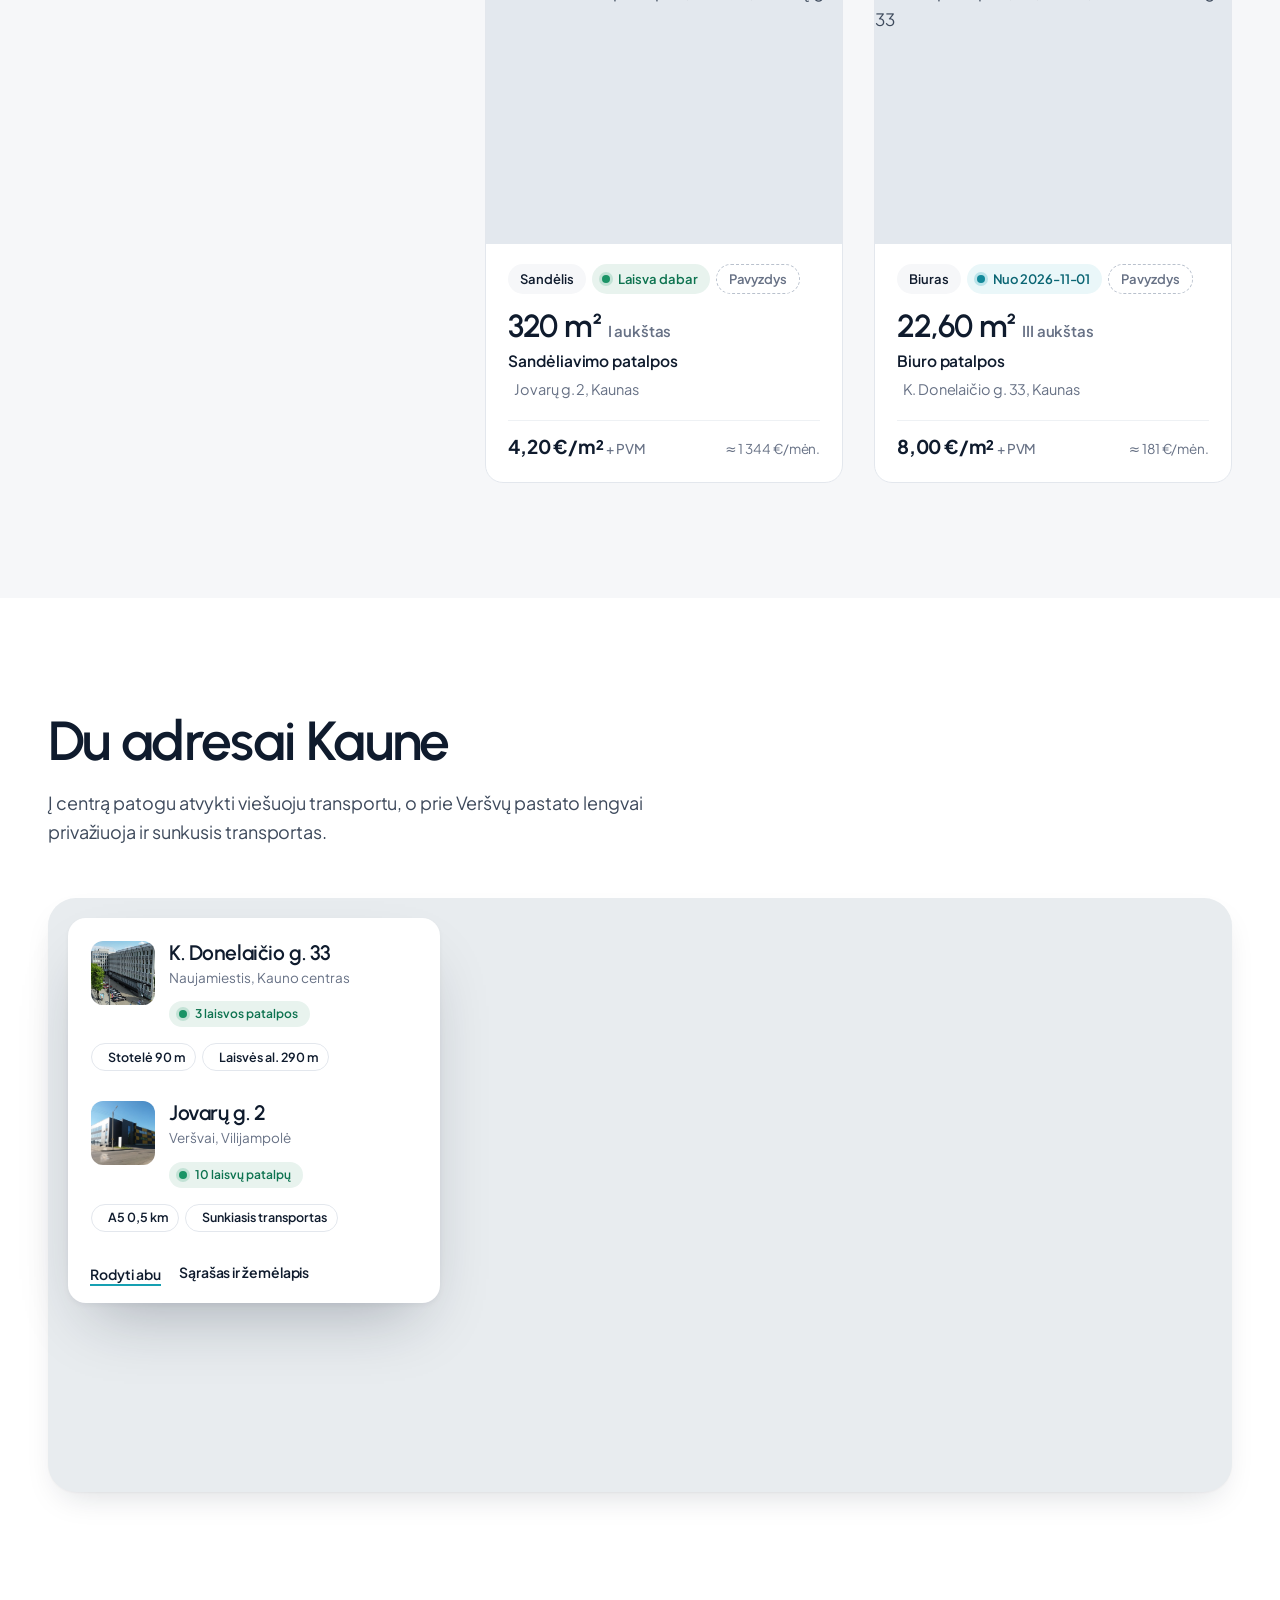
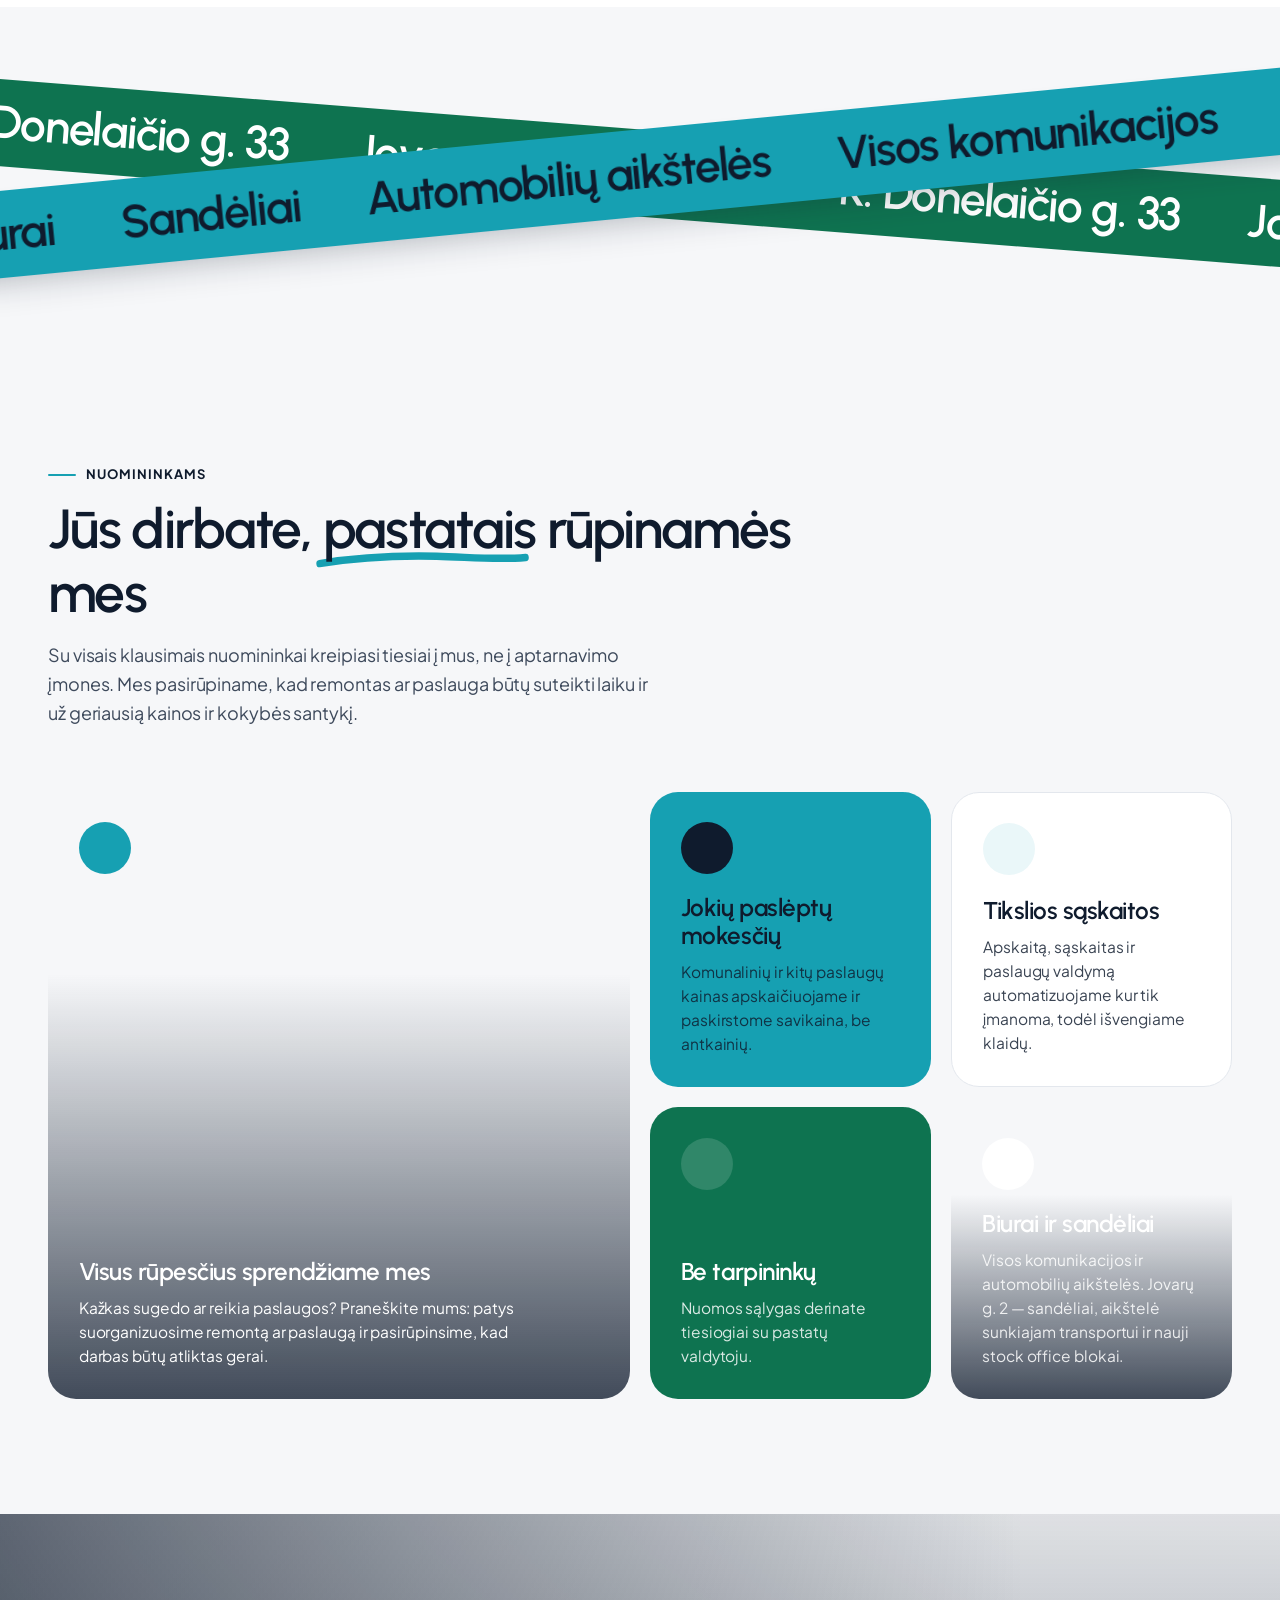
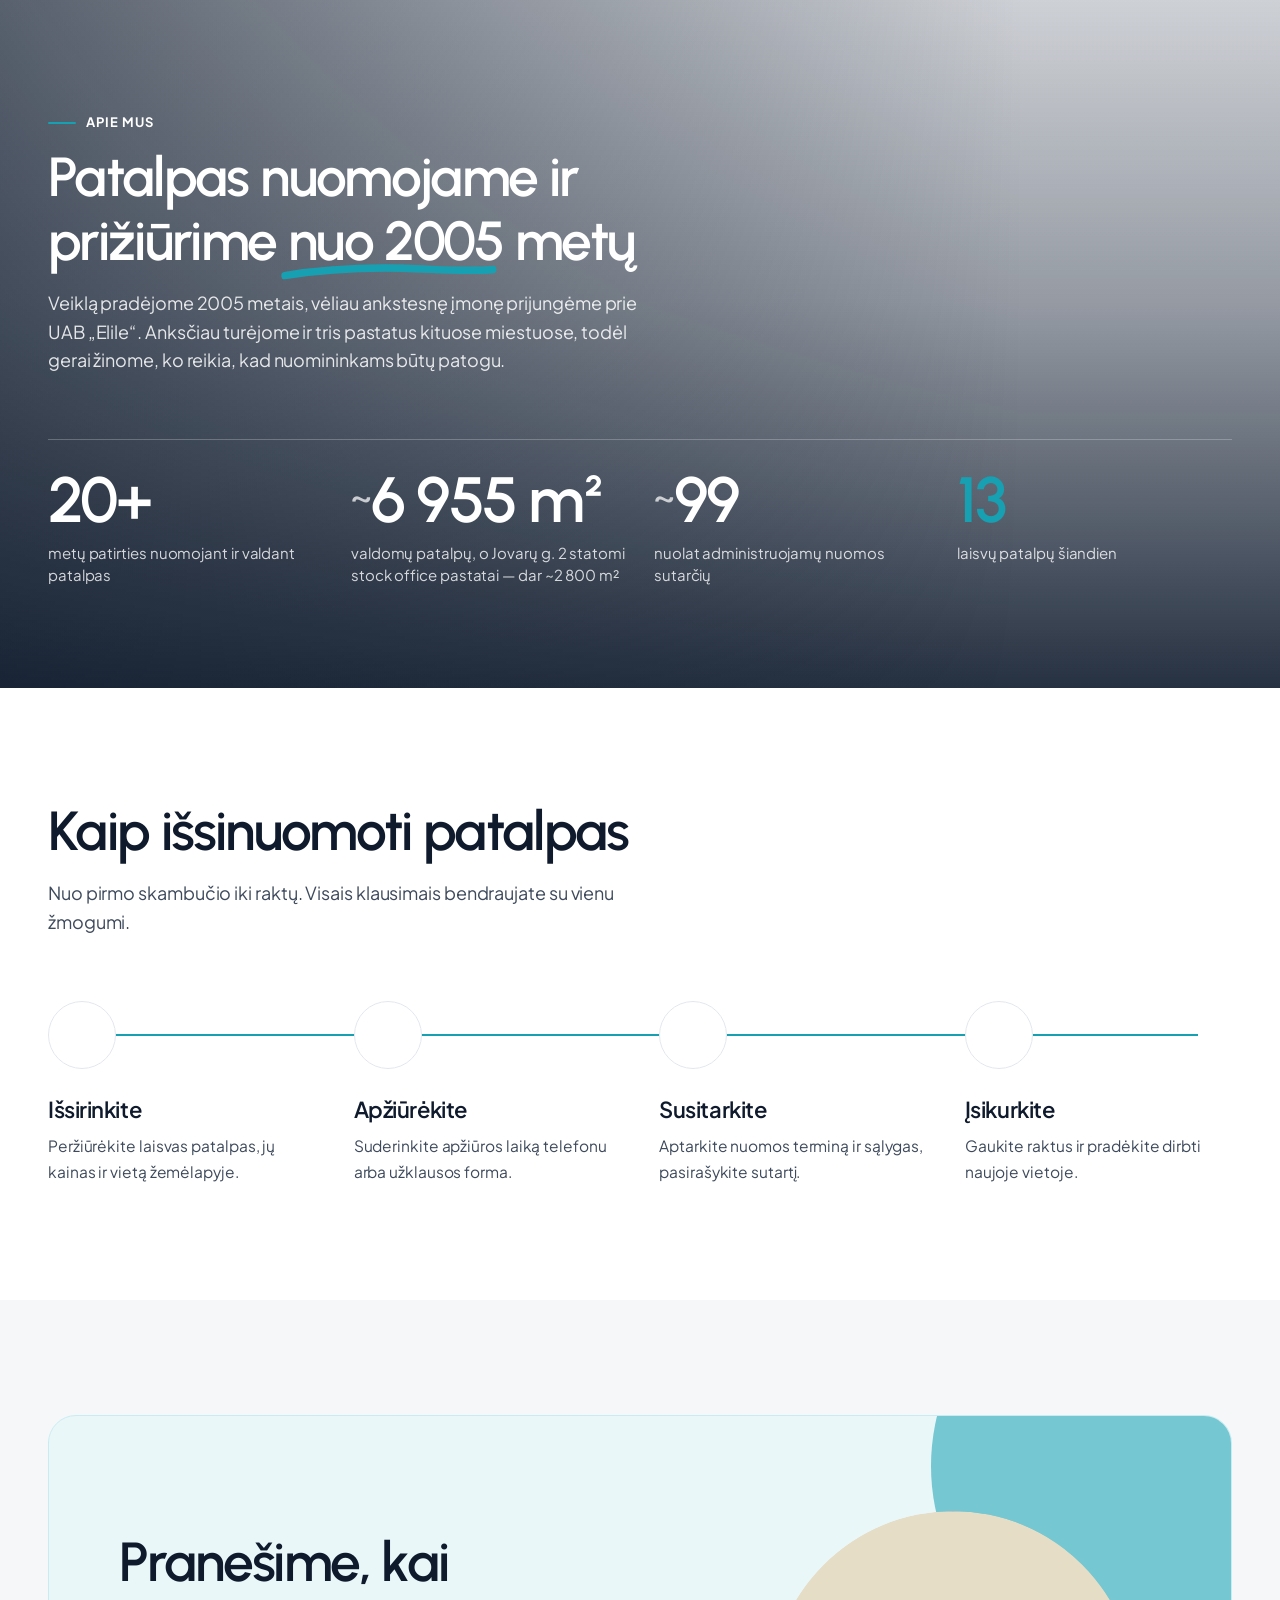
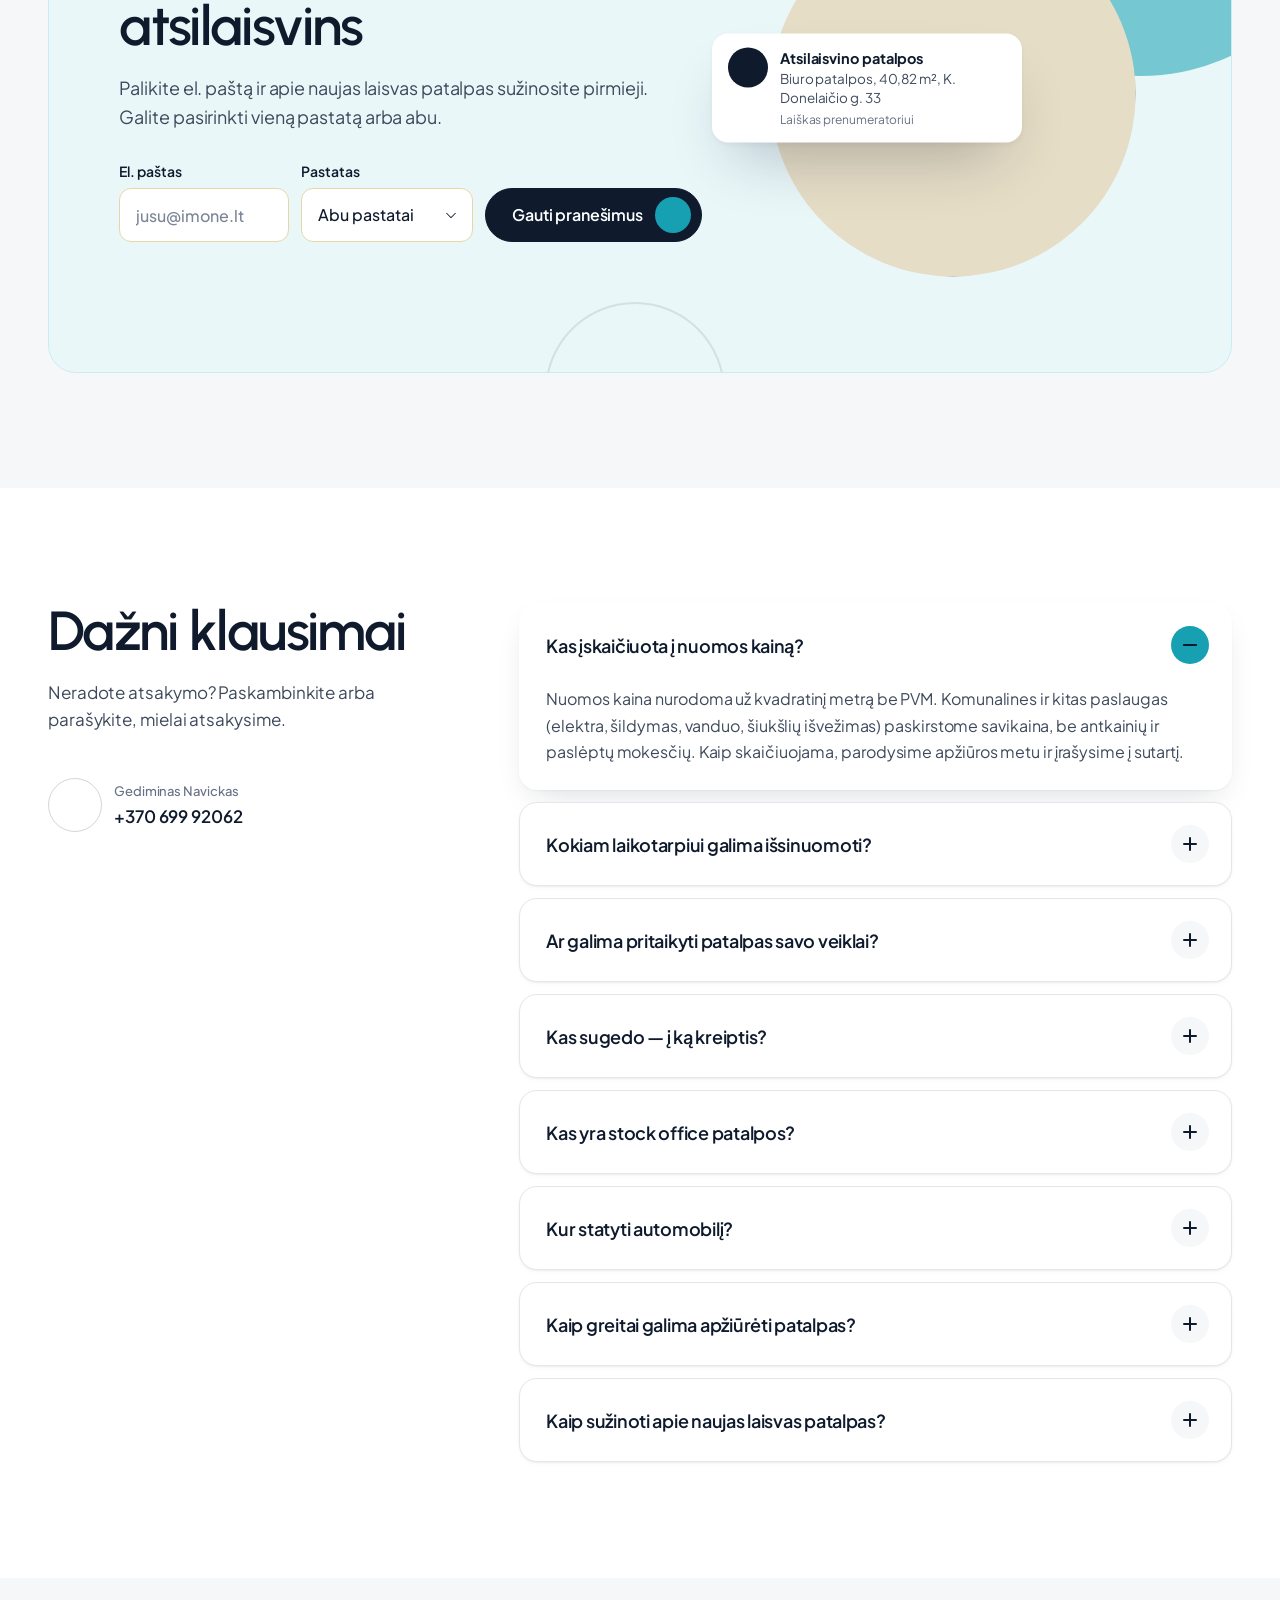
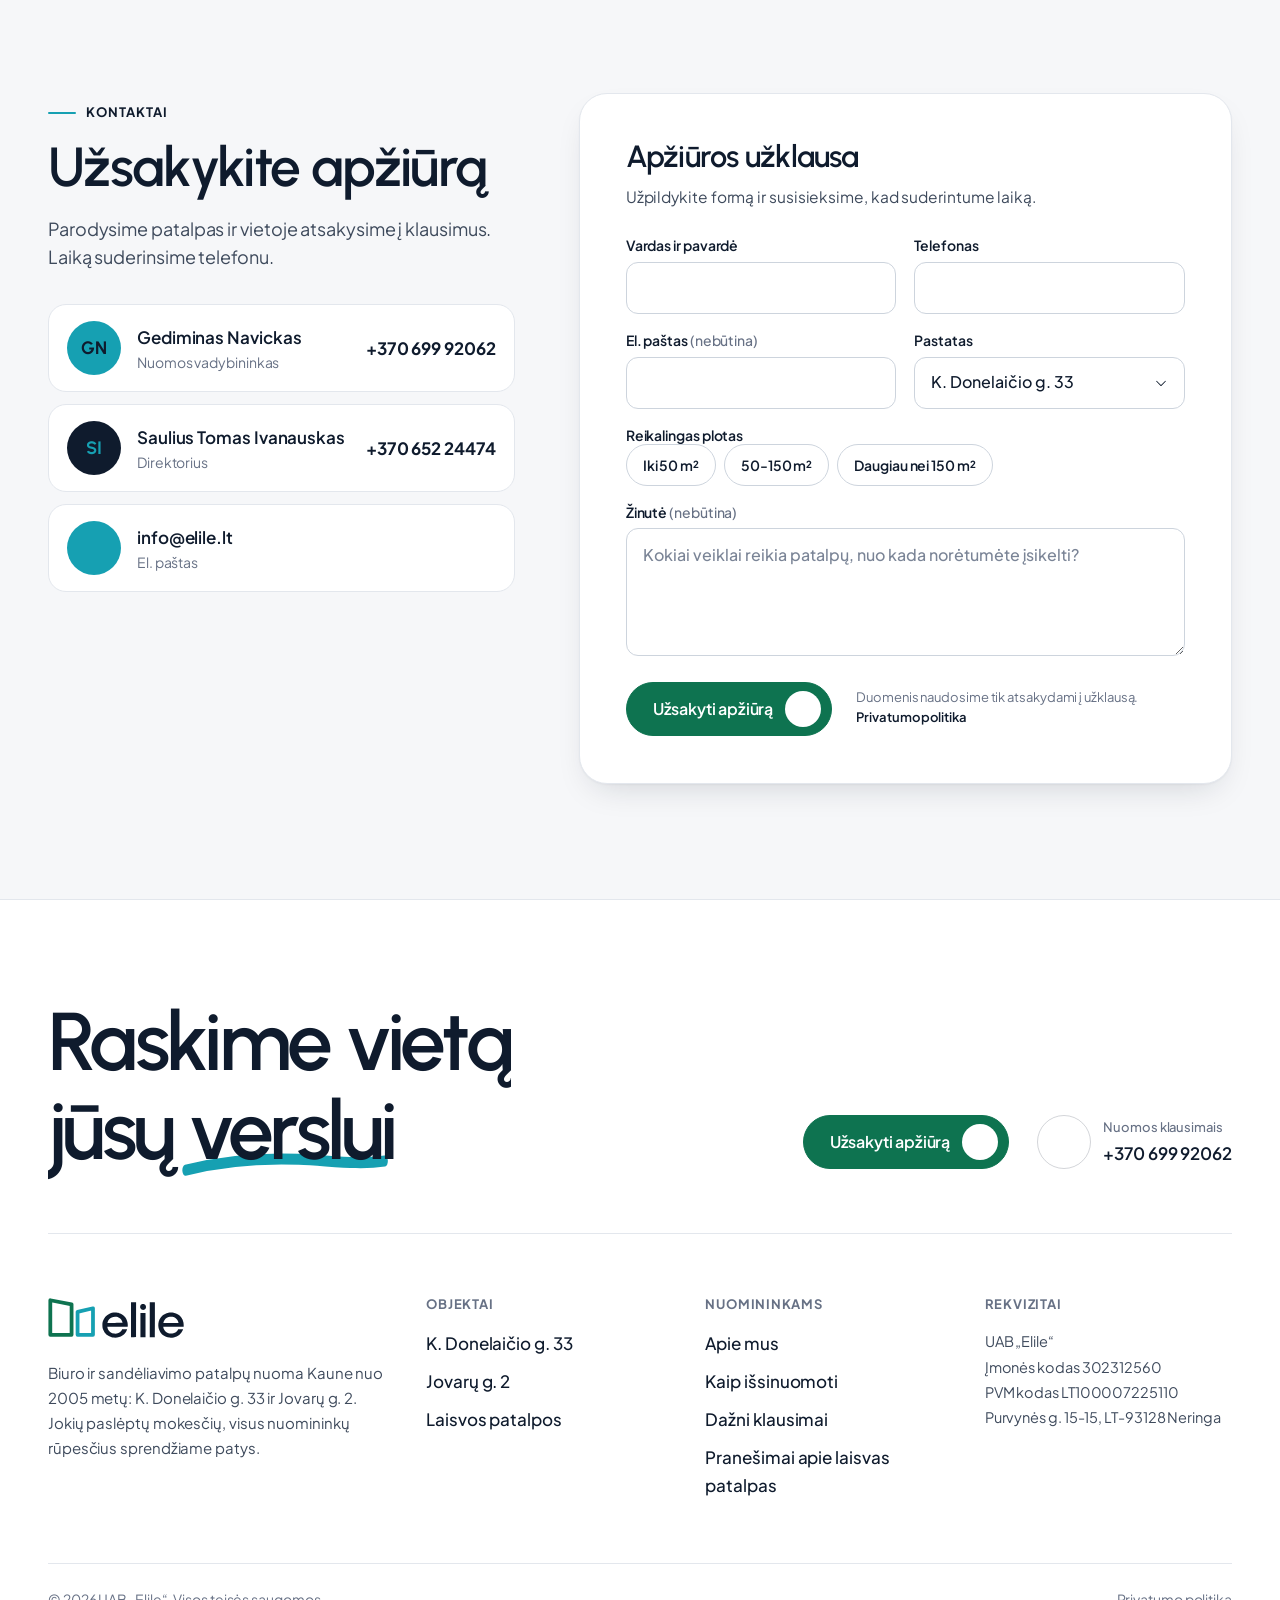
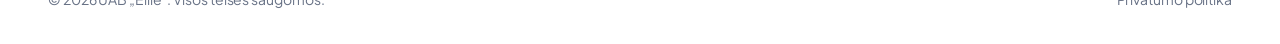
==== commit 5fecdc05: "Nauji objektai, įmonės aprašymas ir lietuviškų raidžių pataisymas - Pradžia: trys teiginiai su ikono" ====
--- a/index.html
+++ b/index.html
@@ -7,12 +7,11 @@
   <meta name="description" content="Biuro ir sandėliavimo patalpų nuoma Kaune, K. Donelaičio g. 33 ir Jovarų g. 2. Laisvos patalpos, kainos, vieta žemėlapyje ir apžiūros užsakymas.">
   <meta name="robots" content="noindex">
   <link rel="icon" href="assets/img/favicon.svg?v=2" type="image/svg+xml">
-  <link rel="preconnect" href="https://fonts.googleapis.com">
-  <link rel="preconnect" href="https://fonts.gstatic.com" crossorigin>
-  <link rel="stylesheet" href="https://fonts.googleapis.com/css2?family=Plus+Jakarta+Sans:ital,wght@0,400;0,500;0,600;0,700;1,400&family=Urbanist:wght@500;600;700&display=swap">
+  <link rel="preload" href="assets/fonts/urbanist.woff2" as="font" type="font/woff2" crossorigin>
+  <link rel="preload" href="assets/fonts/plus-jakarta-sans.woff2" as="font" type="font/woff2" crossorigin>
   <link rel="stylesheet" href="https://cdn.jsdelivr.net/npm/@phosphor-icons/web@2.1.1/src/regular/style.css">
   <link rel="stylesheet" href="https://cdn.jsdelivr.net/npm/leaflet@1.9.4/dist/leaflet.css">
-  <link rel="stylesheet" href="assets/css/style.css?v=9">
+  <link rel="stylesheet" href="assets/css/style.css?v=16">
   <link rel="preload" as="image" href="https://images.pexels.com/videos/8347240/pexels-photo-8347240.jpeg?auto=compress&cs=tinysrgb&w=1200">
   <script>document.documentElement.classList.add('js');</script>
 </head>
@@ -123,11 +122,12 @@
     <!-- 2. Objektai: Architect (Text With Inline Images + Image With Animation su paralaksu) -->
     <section class="section section--white" id="objektai">
       <div class="container">
-        <h2 class="statement" data-reveal data-reveal-group>
-          Biurai <a href="objektas.html?id=donelaicio-33">pačiame Kauno centre</a>&nbsp;<span class="inline-img" style="--i:0;background-image:url('assets/img/objektai/donelaicio-33.jpg')" aria-hidden="true"></span>
-          ir sandėliai <a href="objektas.html?id=jovaru-2">prie Vakarinio aplinkkelio</a>&nbsp;<span class="inline-img" style="--i:1;background-image:url('assets/img/objektai/jovaru-2.jpg')" aria-hidden="true"></span>.
-          Du pastatai, vienas valdytojas.
-        </h2>
+        <h2 class="visually-hidden">Kodėl verta rinktis UAB „Elile“</h2>
+        <ul class="why">
+          <li class="why__item" data-reveal><span class="why__icon" aria-hidden="true"><i class="ph ph-shield-check"></i></span><p class="why__text">Patikimas nuomotojas, dirbantis jau 20+ metų</p></li>
+          <li class="why__item" data-reveal style="--d:110ms"><span class="why__icon" aria-hidden="true"><i class="ph ph-receipt"></i></span><p class="why__text">Pasirūpinsime visais klausimais, susijusiais su komunaliniais mokesčiais</p></li>
+          <li class="why__item" data-reveal style="--d:220ms"><span class="why__icon" aria-hidden="true"><i class="ph ph-scales"></i></span><p class="why__text">Skaidri, sąžininga kainų ir mokesčių politika</p></li>
+        </ul>
 
         <div class="objects-grid">
           <a class="object-card" href="objektas.html?id=donelaicio-33" data-reveal>
@@ -170,6 +170,76 @@
                 <div class="mini-fact"><i class="ph ph-road-horizon" aria-hidden="true"></i><strong>0,5 km</strong><span>iki aplinkkelio A5</span></div>
                 <div class="mini-fact"><i class="ph ph-truck" aria-hidden="true"></i><strong>Yra</strong><span>aikštelė vilkikams</span></div>
                 <div class="mini-fact"><i class="ph ph-package" aria-hidden="true"></i><strong>Yra</strong><span>sandėlių patalpos</span></div>
+              </div>
+            </div>
+          </a>
+
+          <!-- Statomi stock office pastatai (buvęs blokas „Naujiena · statoma“) -->
+          <a class="object-card" href="patalpos.html?objektas=jovaru-2&amp;tipas=Stock%20office" data-reveal>
+            <div class="object-card__media" data-mask="up">
+              <div class="px" data-px="0.07"><img src="assets/img/stock/vizualizacija-1.jpg" alt="Naujas statomas objektas: stock office pastatai Jovarų g. 2 — vizualizacija" loading="lazy"></div>
+              <span class="status status--build">Statoma · rezervuokite</span>
+              <span class="object-card__caption">Vizualizacija · fonas: Google Earth</span>
+            </div>
+            <div class="object-card__body">
+              <div class="object-card__row">
+                <div>
+                  <h3 class="object-card__title">Naujas statomas objektas</h3>
+                  <p class="object-card__sub">Jovarų g. 2, Kaunas. Du stock office pastatai</p>
+                </div>
+                <span class="round-go" aria-hidden="true"><i class="ph ph-arrow-right"></i></span>
+              </div>
+              <p class="object-card__lead">Statome du pastatus su 7 stock office blokais. Kiekviename bloke po 72 m² pirmame ir antrame aukštuose pritaikyta biurui ar pardavimams, likusi dalis — prekybos salė ar sandėlis. Blokus jau galima rezervuoti.</p>
+              <div class="mini-facts">
+                <div class="mini-fact"><i class="ph ph-buildings" aria-hidden="true"></i><strong>7</strong><span>stock office blokai</span></div>
+                <div class="mini-fact"><i class="ph ph-frame-corners" aria-hidden="true"></i><strong>360–504 m²</strong><span>vieno bloko plotas</span></div>
+                <div class="mini-fact"><i class="ph ph-briefcase" aria-hidden="true"></i><strong>2 × 72 m²</strong><span>biurui ar pardavimams</span></div>
+              </div>
+            </div>
+          </a>
+
+          <!-- Lauko teritorija Jovarų g. 2 -->
+          <a class="object-card" href="patalpa.html?id=jovaru-2-sklypas" data-reveal style="--d:120ms">
+            <div class="object-card__media" data-mask="up" style="--d:120ms">
+              <div class="px" data-px="0.07"><img src="assets/img/sklypas/5.jpg" alt="Sklypas jūsų reikmėms: laisva teritorija Jovarų g. 2 iš aukštai" loading="lazy"></div>
+              <span class="status">Laisva dabar</span>
+            </div>
+            <div class="object-card__body">
+              <div class="object-card__row">
+                <div>
+                  <h3 class="object-card__title">Sklypas jūsų reikmėms</h3>
+                  <p class="object-card__sub">Jovarų g. 2, Kaunas. Parkavimas, automobilių prekyba, sandėliavimas</p>
+                </div>
+                <span class="round-go" aria-hidden="true"><i class="ph ph-arrow-right"></i></span>
+              </div>
+              <p class="object-card__lead">Apie 2&nbsp;500&nbsp;m² asfaltuota teritorija su pažymėtomis parkavimo vietomis. Nuomojama visa arba dalimis, kaina priklauso nuo apimties.</p>
+              <div class="mini-facts">
+                <div class="mini-fact"><i class="ph ph-frame-corners" aria-hidden="true"></i><strong>~2&nbsp;500&nbsp;m²</strong><span>bendras plotas</span></div>
+                <div class="mini-fact"><i class="ph ph-car" aria-hidden="true"></i><strong>25&nbsp;€/mėn.</strong><span>parkavimo vieta + PVM</span></div>
+                <div class="mini-fact"><i class="ph ph-map-trifold" aria-hidden="true"></i><strong>0,75&nbsp;€/m²</strong><span>teritorija + PVM</span></div>
+              </div>
+            </div>
+          </a>
+
+          <!-- Elektromobilių įkrovimas (stotelių skaičius — iš UAB „Elile“; nuotrauka asociatyvi, Pexels) -->
+          <a class="object-card" href="#kontaktai" data-prefill="Domina elektromobilių įkrovimas. " data-reveal>
+            <div class="object-card__media" data-mask="up">
+              <div class="px" data-px="0.07"><img src="assets/img/elektromobilis.jpg" alt="Elektromobilis įkraunamas prie įkrovimo stotelės" loading="lazy"></div>
+              <span class="status">12 stotelių veikia</span>
+            </div>
+            <div class="object-card__body">
+              <div class="object-card__row">
+                <div>
+                  <h3 class="object-card__title">Elektromobilių įkrovimo stotelės jūsų patogumui</h3>
+                  <p class="object-card__sub">K. Donelaičio g. 33 ir Jovarų g. 2, Kaunas</p>
+                </div>
+                <span class="round-go" aria-hidden="true"><i class="ph ph-arrow-right"></i></span>
+              </div>
+              <p class="object-card__lead">Prie abiejų pastatų veikia 12 elektromobilių įkrovimo stotelių po 11&nbsp;kW su EU standarto jungtimis. Įkrauti gali nuomininkai ir jų klientai, o naujos stotelės K.&nbsp;Donelaičio g.&nbsp;33 bus viešos prieigos.</p>
+              <div class="mini-facts">
+                <div class="mini-fact"><i class="ph ph-charging-station" aria-hidden="true"></i><strong>12</strong><span>veikiančių stotelių</span></div>
+                <div class="mini-fact"><i class="ph ph-plus" aria-hidden="true"></i><strong>+4</strong><span>įrengiamos ir planuojamos</span></div>
+                <div class="mini-fact"><i class="ph ph-lightning" aria-hidden="true"></i><strong>11&nbsp;kW</strong><span>galia, EU jungtys</span></div>
               </div>
             </div>
           </a>
@@ -276,7 +346,7 @@
             <div class="bento__bg" style="background-image:url('https://images.pexels.com/photos/36122954/pexels-photo-36122954.jpeg?auto=compress&cs=tinysrgb&w=1000')" role="img" aria-label="Sandėlio patalpos su stelažais"></div>
             <span class="bento__icon" aria-hidden="true"><i class="ph ph-package"></i></span>
             <h3>Biurai ir sandėliai</h3>
-            <p>Visos komunikacijos ir automobilių aikštelės. Jovarų g. 2 — sandėliai ir aikštelė sunkiajam transportui.</p>
+            <p>Visos komunikacijos ir automobilių aikštelės. Jovarų g. 2 — sandėliai, aikštelė sunkiajam transportui ir nauji stock office blokai.</p>
           </article>
         </div>
       </div>
@@ -291,7 +361,7 @@
         <p class="lead" data-reveal>Veiklą pradėjome 2005 metais, vėliau ankstesnę įmonę prijungėme prie UAB „Elile“. Anksčiau turėjome ir tris pastatus kituose miestuose, todėl gerai žinome, ko reikia, kad nuomininkams būtų patogu.</p>
         <div class="stats">
           <div class="stat" data-reveal><div class="stat__value"><span data-count-to="20">20</span>+</div><p class="stat__label">metų patirties nuomojant ir valdant patalpas</p></div>
-          <div class="stat" data-reveal style="--d:100ms"><div class="stat__value"><small>~</small><span data-count-to="7000">7&nbsp;000</span>&nbsp;m²</div><p class="stat__label">valdomų patalpų, o su nauju pastatu — dar 3&nbsp;000&nbsp;m²</p></div>
+          <div class="stat" data-reveal style="--d:100ms"><div class="stat__value"><small>~</small><span data-count-to="7000">7&nbsp;000</span>&nbsp;m²</div><p class="stat__label">valdomų patalpų, o Jovarų g. 2 statomi stock office pastatai — dar ~2&nbsp;800&nbsp;m²</p></div>
           <div class="stat" data-reveal style="--d:200ms"><div class="stat__value"><small>~</small><span data-count-to="100">100</span></div><p class="stat__label">nuolat administruojamų nuomos sutarčių</p></div>
           <div class="stat" data-reveal style="--d:300ms"><div class="stat__value"><em data-count="all">5</em></div><p class="stat__label"><span data-count="all" data-count-format="word">laisvos patalpos</span> šiandien</p></div>
         </div>
@@ -365,6 +435,10 @@
           <div class="toggle">
             <button class="toggle__btn" type="button">Kas sugedo — į ką kreiptis?<span class="toggle__sign" aria-hidden="true"></span></button>
             <div class="toggle__panel"><div class="toggle__inner"><p>Tiesiai į mus: paskambinkite arba parašykite. Meistrų ar aptarnavimo įmonių ieškoti nereikia — patys suorganizuosime remontą ar paslaugą ir pasirūpinsime, kad darbas būtų atliktas kokybiškai ir už gerą kainą.</p></div></div>
+          </div>
+          <div class="toggle">
+            <button class="toggle__btn" type="button">Kas yra stock office patalpos?<span class="toggle__sign" aria-hidden="true"></span></button>
+            <div class="toggle__panel"><div class="toggle__inner"><p>Tai viena patalpa biurui, prekybai ir sandėliavimui. Jovarų g. 2 statomuose blokuose po 72&nbsp;m² pirmame ir antrame aukštuose pritaikyta biurui ar pardavimams, o likusi dalis — prekybos salė ar sandėlis su pramoniniais vartais sunkiajam transportui. Blokai po 360 ir 504&nbsp;m², juos jau galima rezervuoti.</p></div></div>
           </div>
           <div class="toggle">
             <button class="toggle__btn" type="button">Kur statyti automobilį?<span class="toggle__sign" aria-hidden="true"></span></button>
@@ -458,7 +532,7 @@
   <button class="demo-fab" type="button" data-demo-open><i class="ph ph-sliders-horizontal" aria-hidden="true"></i>Patalpų valdymas</button>
 
   <script src="https://cdn.jsdelivr.net/npm/leaflet@1.9.4/dist/leaflet.js" defer></script>
-  <script src="assets/js/data.js?v=9" defer></script>
-  <script src="assets/js/main.js?v=9" defer></script>
+  <script src="assets/js/data.js?v=15" defer></script>
+  <script src="assets/js/main.js?v=14" defer></script>
 </body>
 </html>
--- a/assets/css/style.css
+++ b/assets/css/style.css
@@ -1,3 +1,8 @@
+/* Šriftai laikomi svetainėje (github.com/google/fonts, OFL licencija): po vieną failą su visomis lietuviškomis raidėmis.
+   Google Fonts juos dalija į kelias dalis, ir Chrome „ū“ / „Ū“ sudėdavo iš „u“ ir nuslinkusio brūkšnio. */
+@font-face { font-family: "Plus Jakarta Sans"; font-style: normal; font-weight: 200 800; font-display: swap; src: url("../fonts/plus-jakarta-sans.woff2") format("woff2"); }
+@font-face { font-family: "Urbanist"; font-style: normal; font-weight: 100 900; font-display: swap; src: url("../fonts/urbanist.woff2") format("woff2"); }
+
 /* =====================================================================
    UAB „Elile“: dizaino maketas (Salient SaaS + Architect elementai)
    Spalvos, šriftai ir efektai parinkti taip, kad juos būtų galima
@@ -160,6 +165,28 @@
 }
 .status::before { content: ""; width: 8px; height: 8px; border-radius: 50%; background: var(--ok); box-shadow: 0 0 0 3px rgba(26, 148, 102, .18); }
 .status--live::before { animation: live 2.2s var(--ease-io) infinite; }
+.status--build { background: #fff; color: var(--oasis-ink); box-shadow: inset 0 0 0 1.5px var(--oasis-100); }
+.status--build::before { background: var(--oasis); border-radius: 2px; box-shadow: none; }
+/* Brėžiniai ir schemos (PNG/SVG) — visi matomi, be apkarpymo */
+.is-drawing { background: #F6F7F9; }
+.is-drawing img { object-fit: contain !important; }
+/* Naujiena: statomas objektas */
+.news { display: grid; grid-template-columns: minmax(0, 5fr) minmax(0, 6fr); gap: clamp(32px, 5vw, 80px); align-items: center; padding: clamp(28px, 4.5vw, 64px); background: #fff; border: 1px solid var(--line); border-radius: var(--r-lg); box-shadow: var(--shadow-sm); }
+.news__text { display: grid; gap: 18px; justify-items: start; }
+.news__text .lead { margin: 0; }
+.news__facts { display: grid; grid-template-columns: repeat(2, minmax(0, 1fr)); gap: 12px; width: 100%; margin-top: 6px; }
+.news__fact { padding: 16px 18px; border-radius: var(--r); background: var(--oasis-50); }
+.news__fact strong { display: block; font: 600 clamp(26px, 2.4vw, 34px)/1 var(--f-display); letter-spacing: -.03em; color: var(--ink); }
+.news__fact span { display: block; margin-top: 6px; font-size: 14px; line-height: 1.35; }
+.news__actions { display: flex; flex-wrap: wrap; gap: 12px; margin-top: 8px; }
+.news__media { position: relative; padding-bottom: 18%; }
+.news__viz { position: relative; margin: 0; border-radius: var(--r-lg); overflow: hidden; aspect-ratio: 4 / 3; background: #E3E8EE; }
+.news__viz img { width: 100%; height: 100%; object-fit: cover; }
+.news__viz figcaption { position: absolute; left: 14px; top: 14px; padding: 6px 10px; border-radius: var(--pill); background: rgba(255, 255, 255, .9); font-size: 12.5px; font-weight: 600; color: var(--ink); }
+.news__plan { position: absolute; left: -6%; bottom: 0; width: 64%; margin: 0; border-radius: var(--r); overflow: hidden; background: #fff; border: 6px solid #fff; box-shadow: var(--shadow-lg); }
+.news__plan img { width: 100%; height: auto; display: block; }
+@media (max-width: 1080px) { .news { grid-template-columns: 1fr; } .news__plan { left: 4%; } }
+@media (max-width: 767px) { .news__media { padding-bottom: 0; } .news__plan { position: relative; left: auto; width: 100%; margin-top: 12px; border-width: 0; } }
 .status--soon { background: var(--oasis-50); color: var(--oasis-ink); }
 .status--soon::before { background: var(--oasis-600); box-shadow: 0 0 0 3px rgba(22, 160, 178, .22); }
 .status--off { background: #EEF1F4; color: var(--muted); }
@@ -379,6 +406,19 @@
 html.js .is-in .hl__svg path, html.js .hl.is-in .hl__svg path { stroke-dashoffset: 0; }
 
 /* ---------- Objektų sekcija (Architect) ---------- */
+/* Trys teiginiai su ikonomis (virš pastatų kortelių) */
+.why { list-style: none; margin: 0; padding: 0; display: grid; grid-template-columns: repeat(3, minmax(0, 1fr)); gap: clamp(14px, 1.8vw, 24px); }
+.why__item { display: flex; flex-direction: column; gap: 26px; padding: clamp(24px, 2.6vw, 36px); border-radius: var(--r-lg); background: var(--bg); transition: transform .5s var(--ease), box-shadow .5s var(--ease); }
+.why__item:hover { transform: translateY(-4px); box-shadow: var(--shadow); }
+.why__icon { display: grid; place-items: center; width: 64px; height: 64px; border-radius: 50%; background: var(--green); color: #fff; font-size: 30px; }
+.why__item:nth-child(2) .why__icon { background: var(--oasis); color: var(--ink); }
+.why__text { margin: 0; font: 600 clamp(22px, 2vw, 28px)/1.22 var(--f-display); letter-spacing: -.02em; color: var(--ink); text-wrap: balance; }
+@media (max-width: 767px) {
+  .why { grid-template-columns: 1fr; }
+  .why__item { flex-direction: row; align-items: center; gap: 18px; padding: 18px 20px; }
+  .why__icon { width: 52px; height: 52px; font-size: 25px; flex: none; }
+  .why__text { font-size: 20px; }
+}
 .statement { font: 600 clamp(30px, 3.9vw, 58px)/1.14 var(--f-display); letter-spacing: -.028em; color: var(--ink); max-width: 20em; margin: 0; text-wrap: balance; }
 .statement a { background: linear-gradient(var(--oasis), var(--oasis)) left 94% / 100% .09em no-repeat; transition: background-size .5s var(--ease); }
 .statement a:hover { background-size: 100% .42em; }
@@ -392,14 +432,21 @@
 .statement a:hover .inline-img { width: 2.3em; }
 
 .objects-grid { display: grid; grid-template-columns: repeat(2, minmax(0, 1fr)); gap: clamp(28px, 4vw, 64px); margin-top: clamp(56px, 7vw, 96px); align-items: start; }
-.objects-grid > :nth-child(2) { margin-top: clamp(0px, 9vw, 132px); }
+.objects-grid > :nth-child(2n) { margin-top: clamp(0px, 9vw, 132px); }
 .object-card { display: block; color: inherit; }
 .object-card__media { position: relative; aspect-ratio: 5 / 4; border-radius: var(--r-lg); overflow: hidden; background: #DDE3EA; isolation: isolate; }
 .object-card__media .px { position: absolute; inset: -9% 0; }
+.object-card__media video { width: 100%; height: 100%; object-fit: cover; display: block; }
 .object-card__media img { width: 100%; height: 100%; object-fit: cover; transform: scale(1.02); transition: transform 1.4s var(--ease); }
 .object-card:hover .object-card__media img { transform: scale(1.08); }
 .object-card__media .status { position: absolute; left: 18px; top: 18px; z-index: 2; box-shadow: var(--shadow-sm); }
+.object-card__caption { position: absolute; right: 14px; bottom: 14px; z-index: 2; padding: 6px 10px; border-radius: var(--pill); background: rgba(255, 255, 255, .9); font-size: 12px; font-weight: 600; color: var(--ink); }
 .object-card__body { padding-top: 26px; }
+/* Ruošinys (kol nėra nuotraukos / aprašymo) */
+.object-card__ph { position: absolute; inset: 0; display: grid; place-content: center; justify-items: center; gap: 14px; background: linear-gradient(135deg, #EEF2F5 0%, #E3E9EE 100%); color: var(--muted); }
+.object-card__ph-icon { display: grid; place-items: center; width: 88px; height: 88px; border-radius: 50%; background: #fff; color: var(--green); font-size: 40px; box-shadow: var(--shadow-sm); }
+.object-card__ph small { font-size: 13.5px; font-weight: 600; letter-spacing: .02em; }
+.object-card--draft .object-card__lead, .object-card--draft .object-card__sub, .object-card--draft .mini-fact span, .object-card--draft .mini-fact strong { color: var(--off); }
 .object-card__row { display: flex; align-items: flex-start; justify-content: space-between; gap: 18px; }
 .object-card__title { font: 600 clamp(30px, 2.8vw, 44px)/1.02 var(--f-display); letter-spacing: -.03em; color: var(--ink); }
 .object-card__sub { margin-top: 8px; color: var(--muted); font-size: 15px; }
@@ -1051,7 +1098,7 @@
   .live-card { grid-template-columns: 64px 1fr; }
   .live-card__img { width: 64px; height: 64px; }
   .objects-grid { grid-template-columns: 1fr; }
-  .objects-grid > :nth-child(2) { margin-top: 0; }
+  .objects-grid > :nth-child(2n) { margin-top: 0; }
   .mini-facts { grid-template-columns: 1fr 1fr 1fr; gap: 10px; }
   .mini-fact strong { font-size: 20px; }
   .unit-grid, .unit-grid--3 { grid-template-columns: 1fr; }
@@ -1101,3 +1148,6 @@
   .marquee__track { animation: none !important; }
   .px { transform: none !important; }
 }
+
+/* Patalpos vaizdo įrašas */
+.unit-video video { display: block; width: 100%; aspect-ratio: 16 / 9; margin-top: 22px; border-radius: var(--r-lg); background: #0F1B2D; object-fit: cover; box-shadow: var(--shadow); }
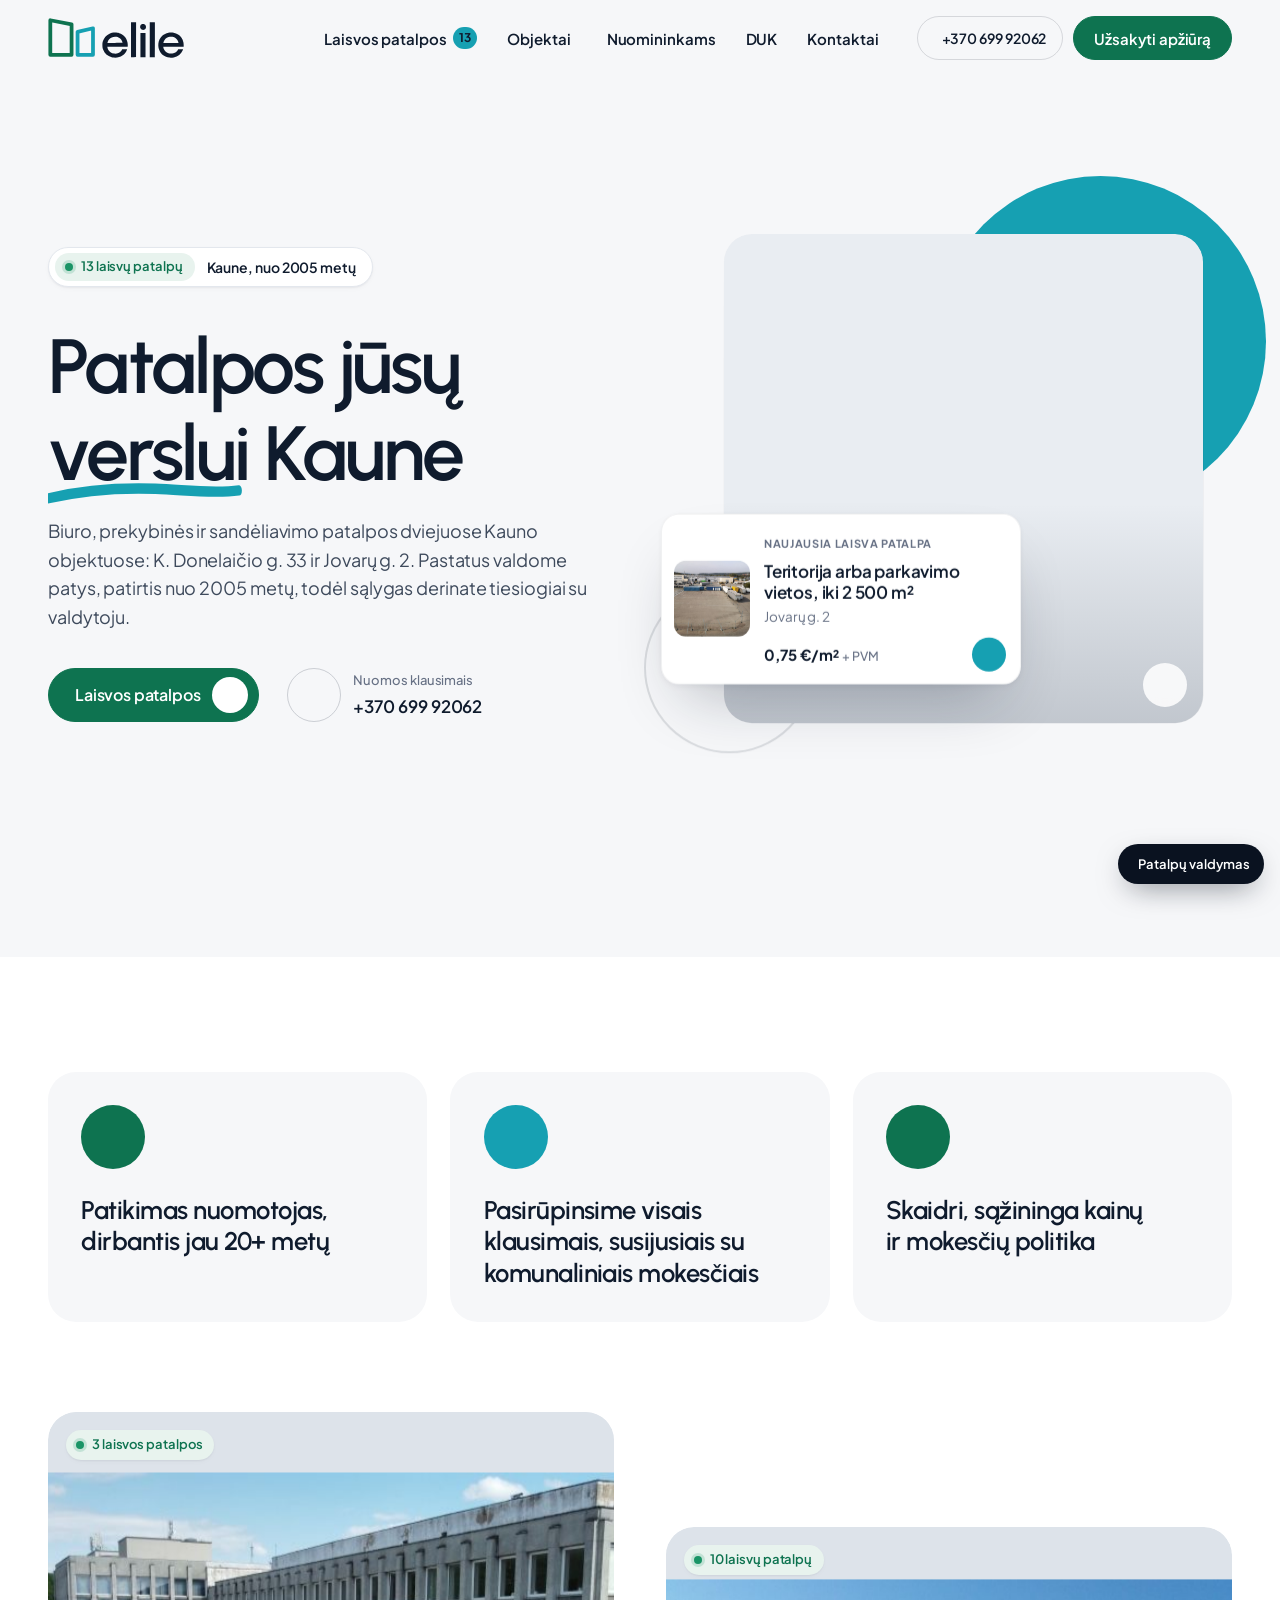
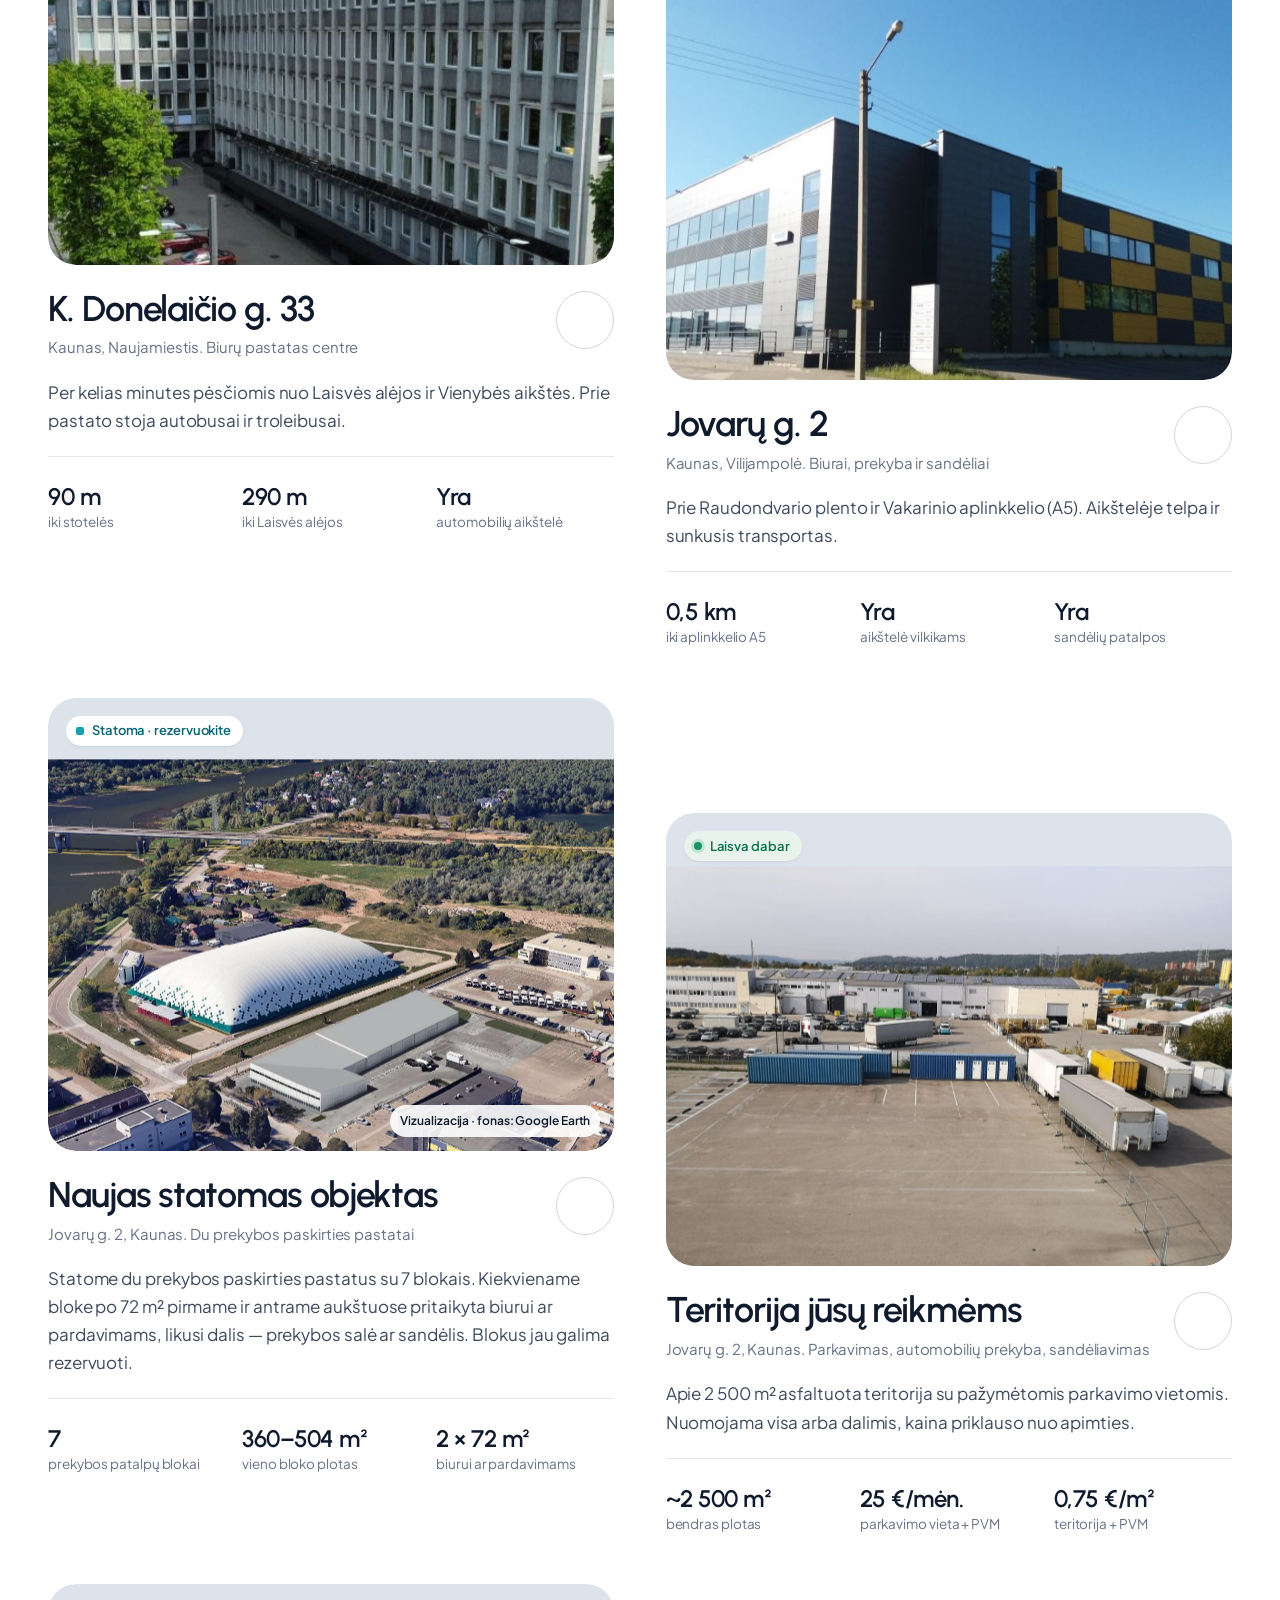
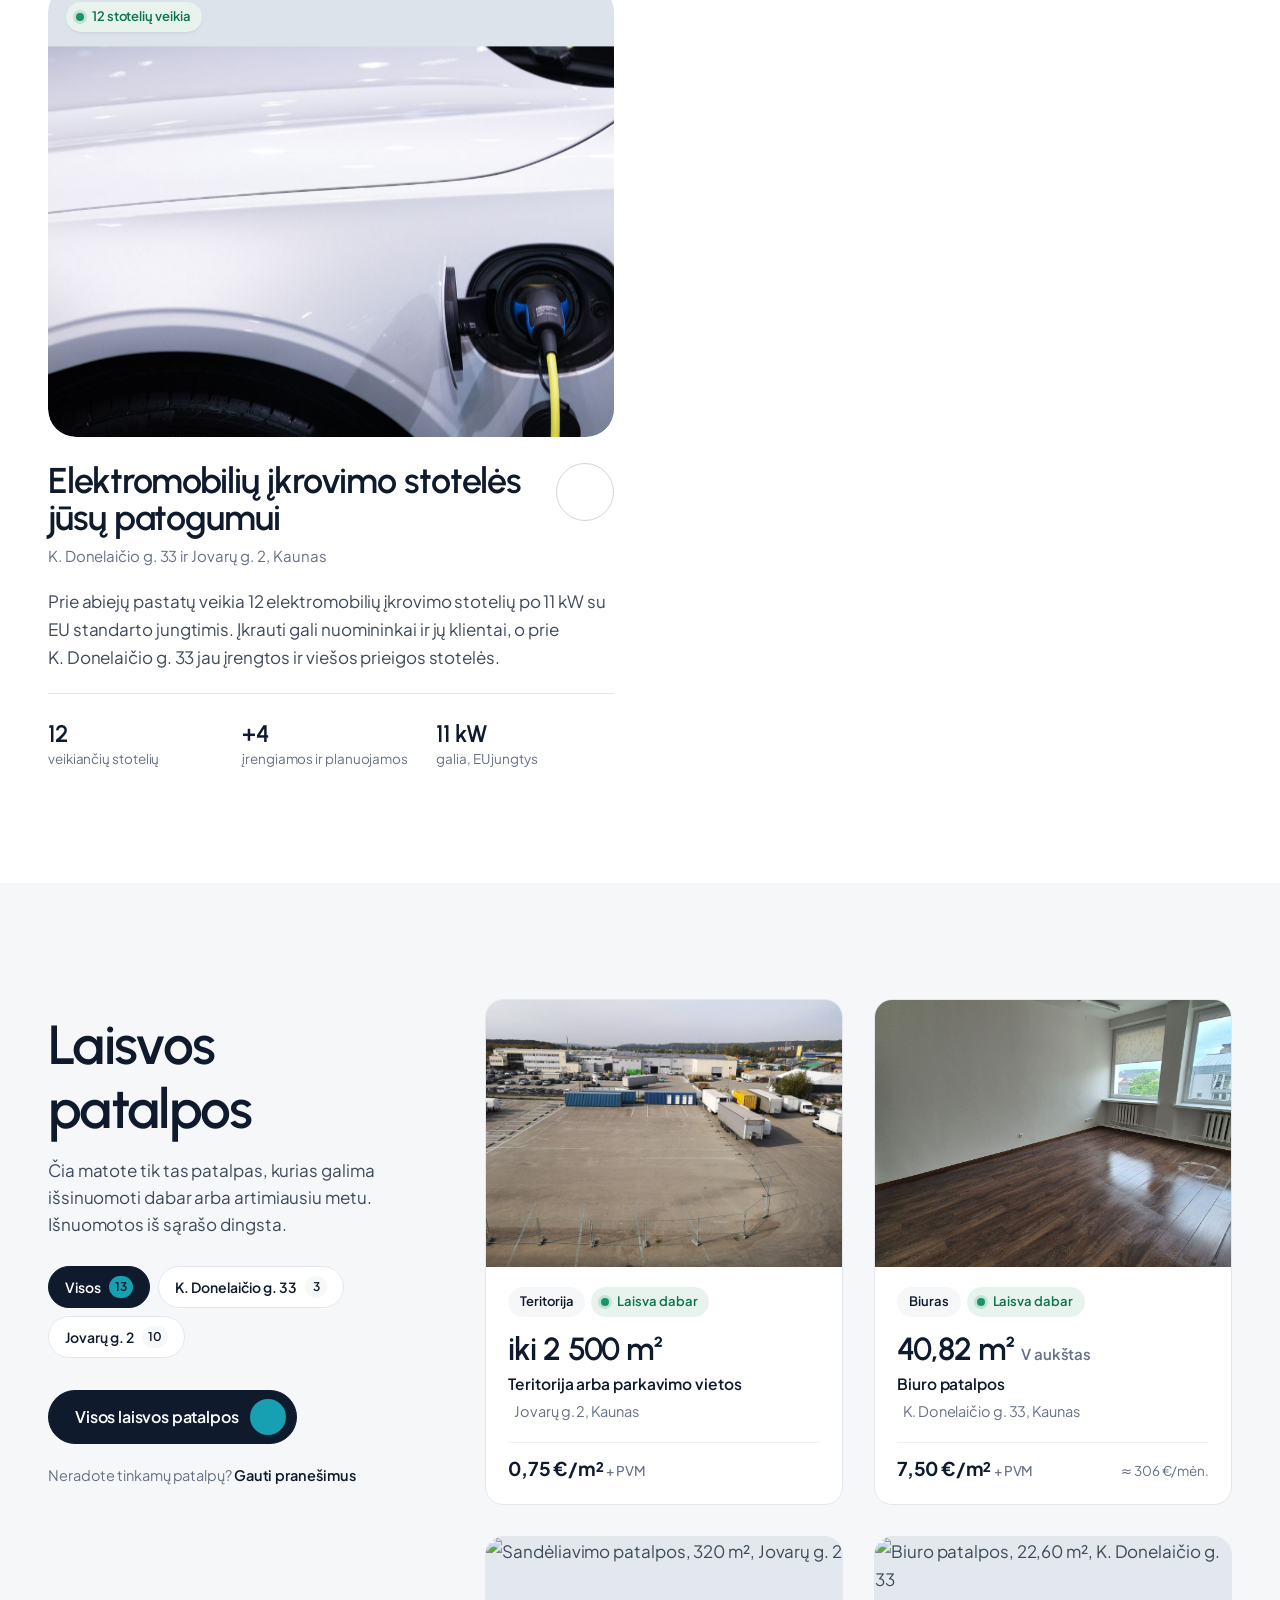
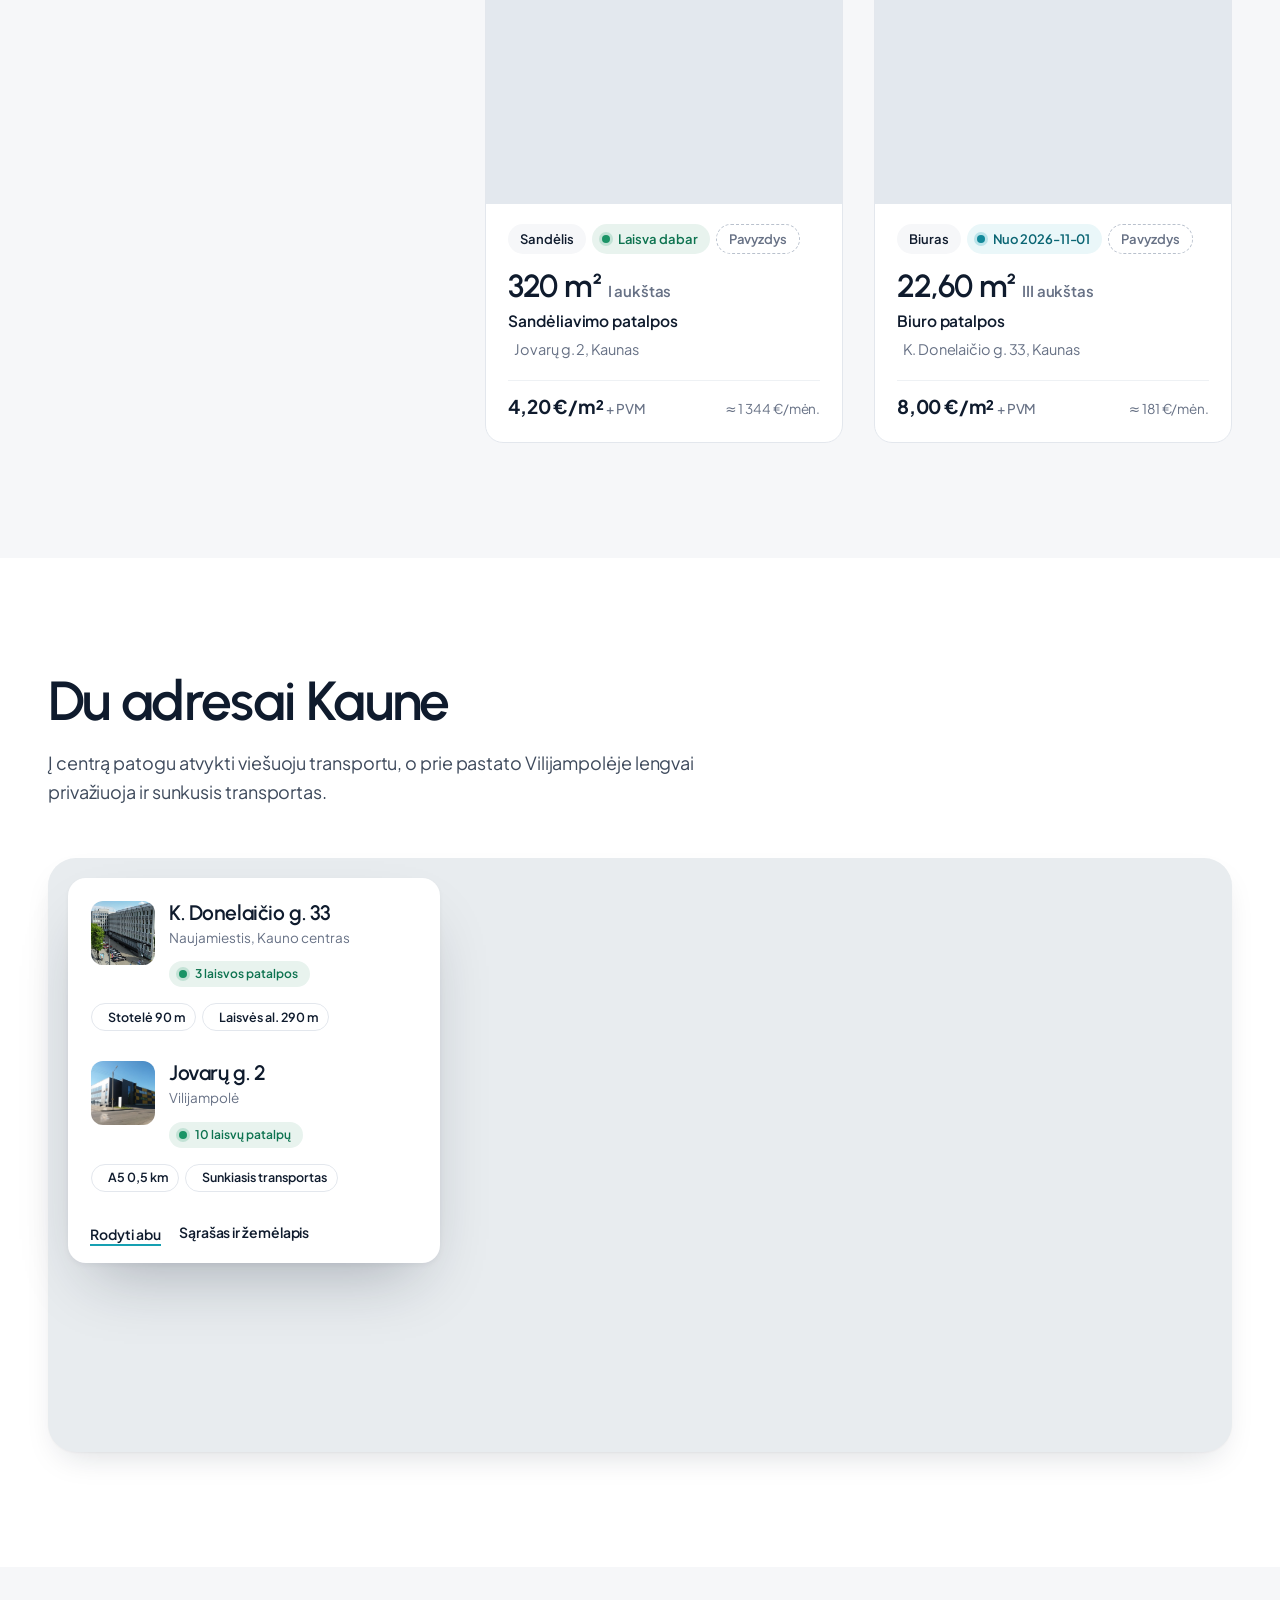
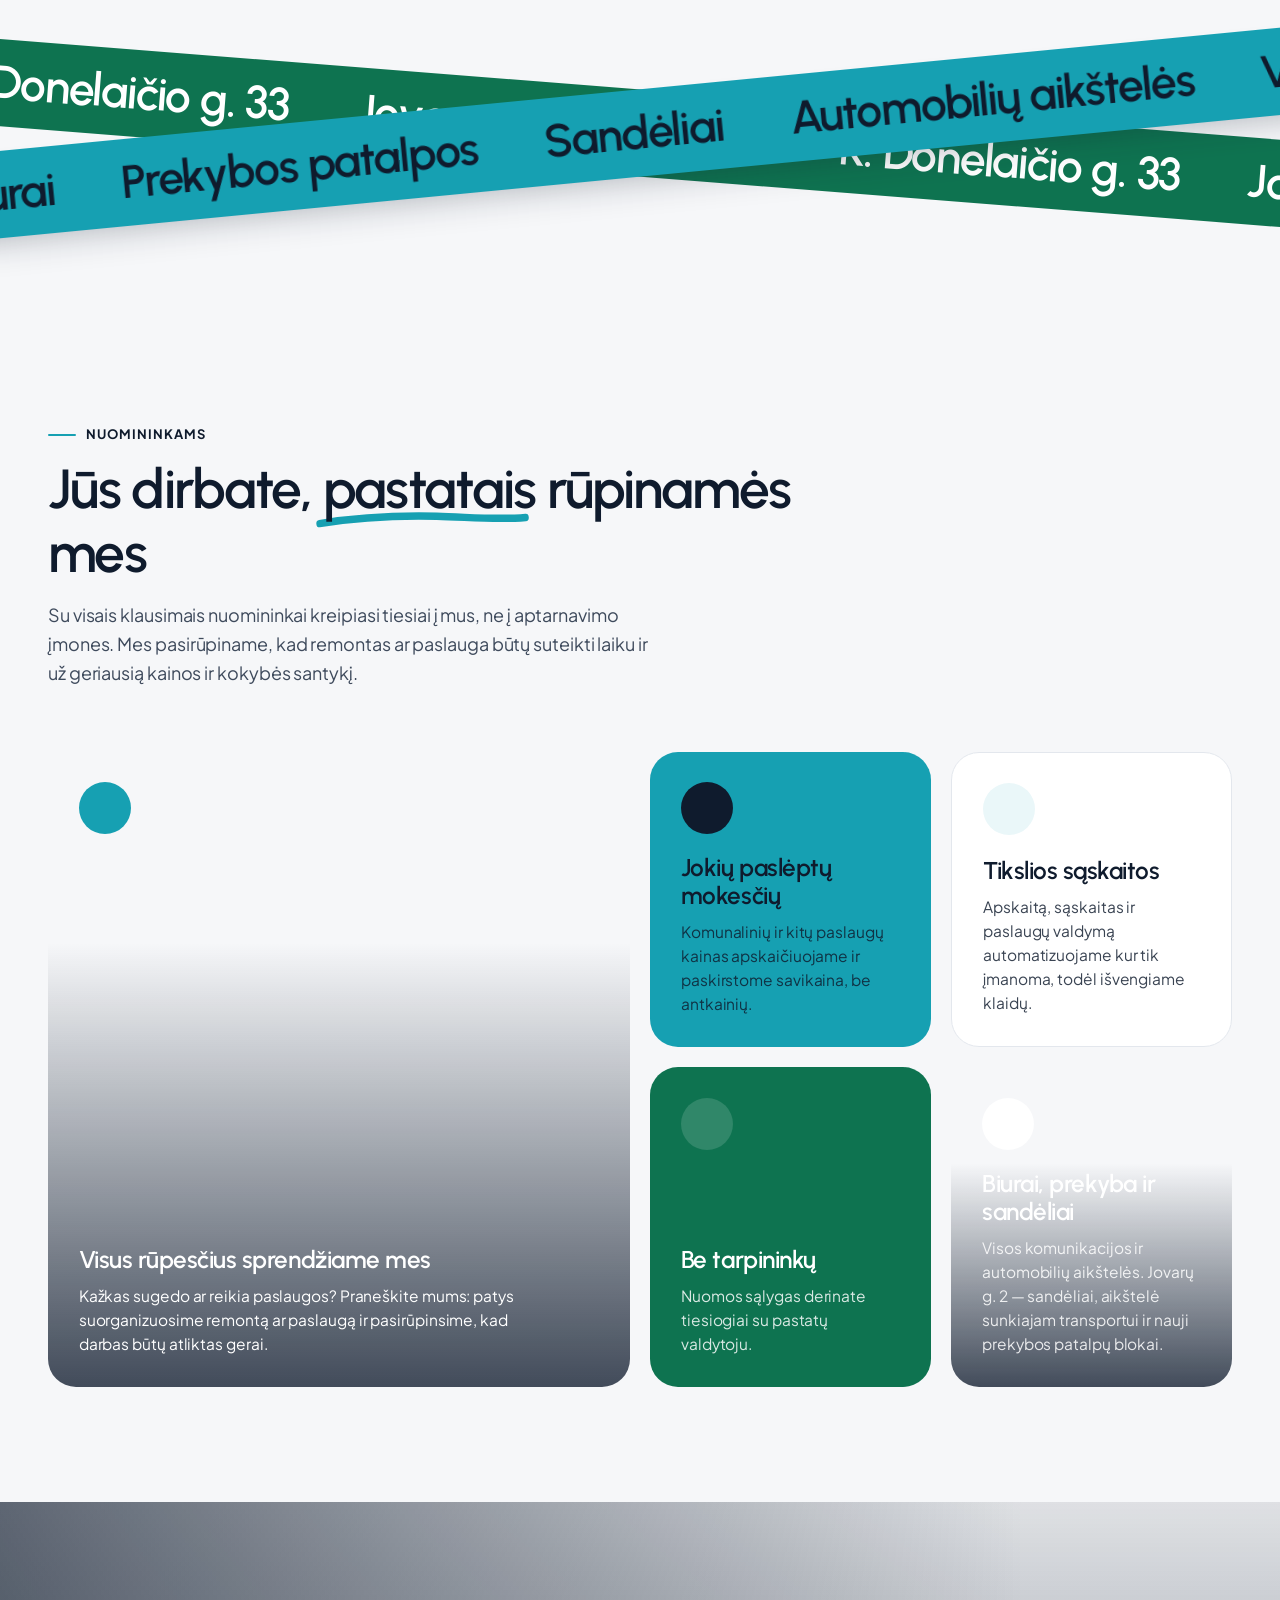
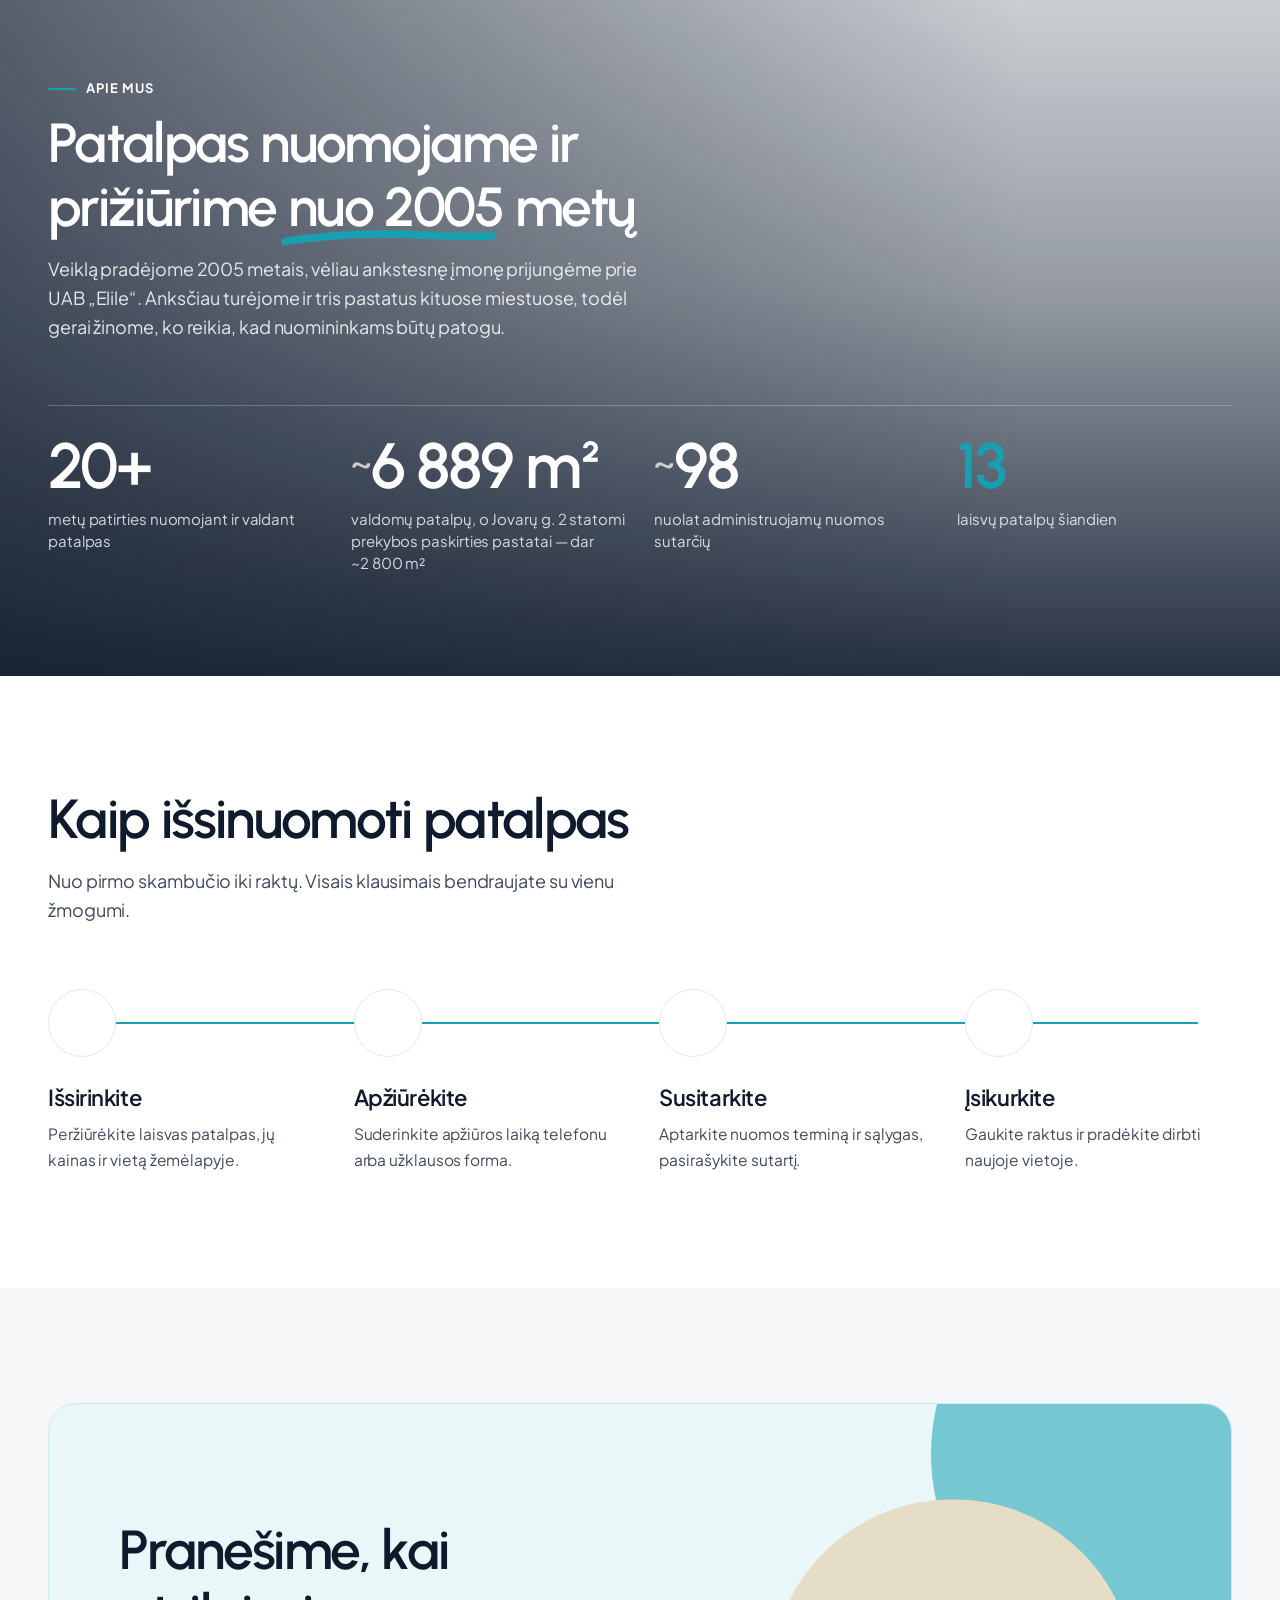
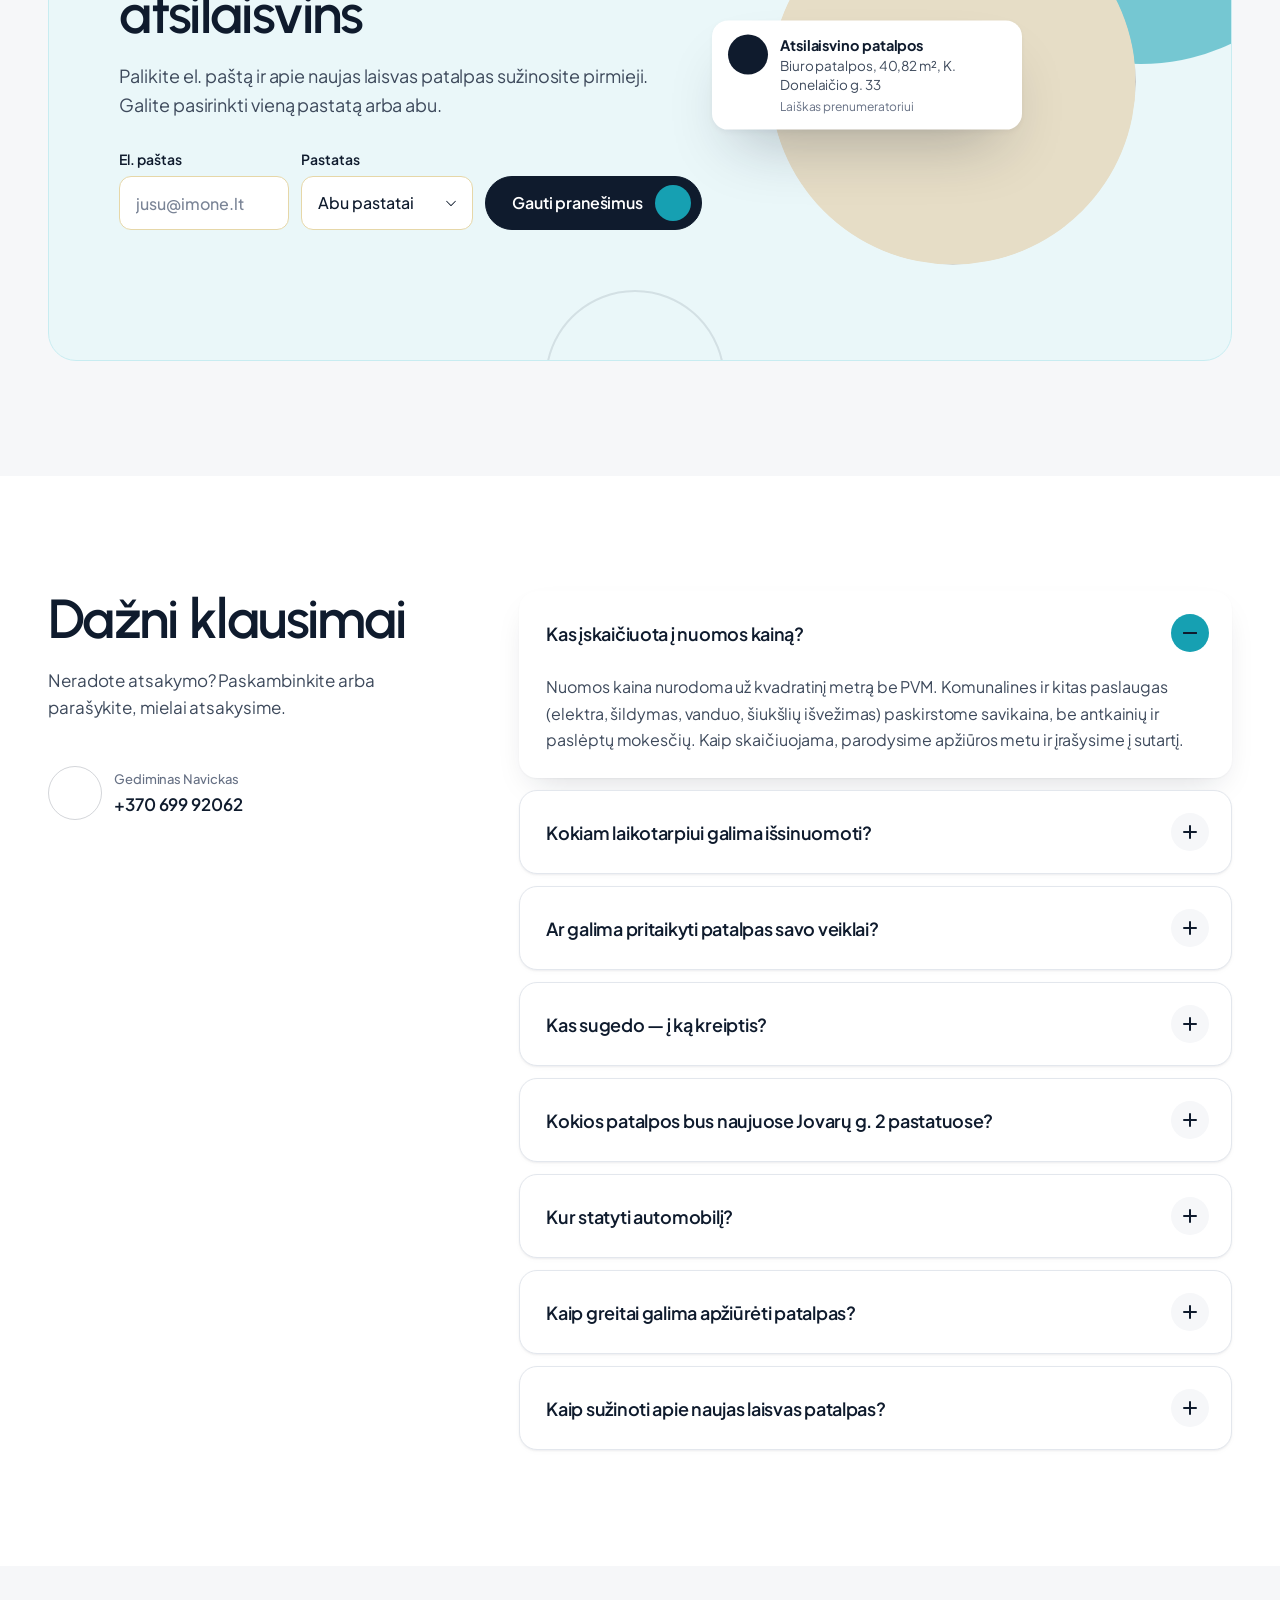
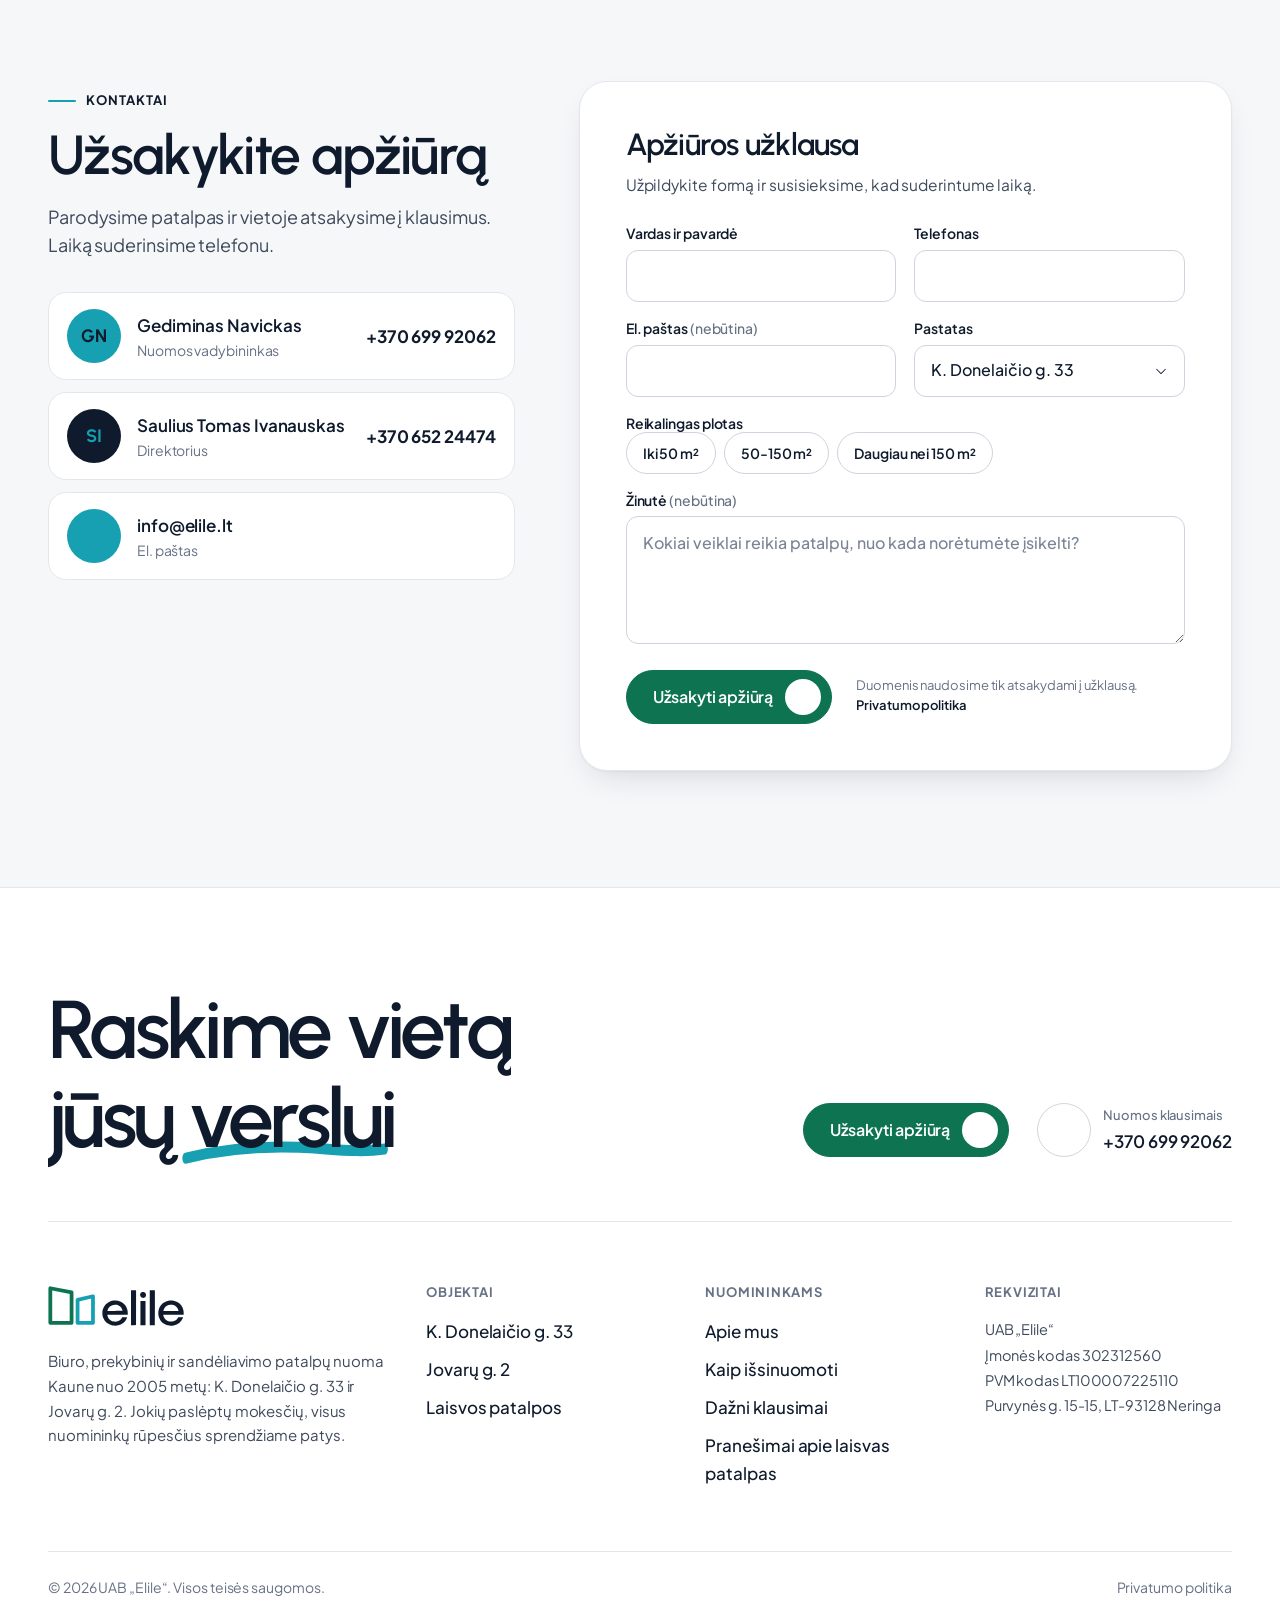
==== commit c9a3e87a: "Terminai: Vilijampolė, Teritorija, prekybinės patalpos; LP EXPRESS ir tikra EV stotelė - Jovarų g. 2" ====
--- a/index.html
+++ b/index.html
@@ -3,35 +3,21 @@
 <head>
   <meta charset="utf-8">
   <meta name="viewport" content="width=device-width, initial-scale=1">
-  <title>Patalpų nuoma Kaune: biurai ir sandėliai | UAB „Elile“</title>
-  <meta name="description" content="Biuro ir sandėliavimo patalpų nuoma Kaune, K. Donelaičio g. 33 ir Jovarų g. 2. Laisvos patalpos, kainos, vieta žemėlapyje ir apžiūros užsakymas.">
+  <title>Patalpų nuoma Kaune: biurai, prekyba ir sandėliai | UAB „Elile“</title>
+  <meta name="description" content="Biuro, prekybinių ir sandėliavimo patalpų nuoma Kaune, K. Donelaičio g. 33 ir Jovarų g. 2. Laisvos patalpos, kainos, vieta žemėlapyje ir apžiūros užsakymas.">
   <meta name="robots" content="noindex">
   <link rel="icon" href="assets/img/favicon.svg?v=2" type="image/svg+xml">
   <link rel="preload" href="assets/fonts/urbanist.woff2" as="font" type="font/woff2" crossorigin>
   <link rel="preload" href="assets/fonts/plus-jakarta-sans.woff2" as="font" type="font/woff2" crossorigin>
   <link rel="stylesheet" href="https://cdn.jsdelivr.net/npm/@phosphor-icons/web@2.1.1/src/regular/style.css">
   <link rel="stylesheet" href="https://cdn.jsdelivr.net/npm/leaflet@1.9.4/dist/leaflet.css">
-  <link rel="stylesheet" href="assets/css/style.css?v=16">
+  <link rel="stylesheet" href="assets/css/style.css?v=18">
   <link rel="preload" as="image" href="https://images.pexels.com/videos/8347240/pexels-photo-8347240.jpeg?auto=compress&cs=tinysrgb&w=1200">
   <script>document.documentElement.classList.add('js');</script>
 </head>
 <body>
 
   <!-- Maketo juosta: į WordPress nekeliama -->
-  <div class="mockbar">
-    <div class="container mockbar__inner">
-      <span class="mockbar__label">Elile <span>maketas</span></span>
-      <nav aria-label="Maketo puslapiai">
-        <a href="index.html" aria-current="page">Pradžia</a>
-        <a href="patalpos.html">Laisvos patalpos</a>
-        <a href="objektas.html?id=donelaicio-33" data-mock-object="donelaicio-33">K. Donelaičio g. 33</a>
-        <a href="objektas.html?id=jovaru-2" data-mock-object="jovaru-2">Jovarų g. 2</a>
-        <a href="patalpa.html?id=donelaicio-33-v-4082">Patalpa</a>
-        <a href="salient-gidas.html">Salient gidas</a>
-      </nav>
-      <button class="mockbar__btn" type="button" data-demo-open><i class="ph ph-sliders-horizontal" aria-hidden="true"></i>Patalpų valdymas</button>
-    </div>
-  </div>
 
   <header class="site-header">
     <div class="container site-header__inner">
@@ -49,7 +35,7 @@
             </a>
             <a class="drop-obj" href="objektas.html?id=jovaru-2">
               <img src="assets/img/objektai/jovaru-2.jpg" alt="">
-              <span class="drop-obj__text"><strong>Jovarų g. 2</strong><span>Veršvai, biurai ir sandėliai</span><span data-status-for="jovaru-2"></span></span>
+              <span class="drop-obj__text"><strong>Jovarų g. 2</strong><span>Vilijampolė, biurai, prekyba ir sandėliai</span><span data-status-for="jovaru-2"></span></span>
             </a>
             <div class="nav__drop-foot"><span class="muted">Abu pastatai Kaune</span><a class="link-u" href="index.html#zemelapis">Žemėlapyje <i class="ph ph-arrow-right"></i></a></div>
           </div>
@@ -95,7 +81,7 @@
         <div class="hero__text">
           <p class="hero__badge" data-reveal><span class="status status--live" data-count="all" data-count-format="phrase">5 laisvos patalpos</span><span>Kaune, nuo 2005 metų</span></p>
           <h1 data-split>Patalpos jūsų <span class="hl">verslui<svg class="hl__svg" viewBox="0 0 300 24" preserveAspectRatio="none" aria-hidden="true"><path pathLength="1" d="M5 16.5C58 9 115 6.5 170 7.6c44 .9 86 4.6 125 1.4"/></svg></span> Kaune</h1>
-          <p class="lead" data-reveal style="--d:250ms">Biuro ir sandėliavimo patalpos dviejuose Kauno pastatuose: K.&nbsp;Donelaičio g.&nbsp;33 ir Jovarų g.&nbsp;2. Pastatus valdome patys nuo 2005&nbsp;metų, todėl sąlygas derinate tiesiogiai su valdytoju.</p>
+          <p class="lead" data-reveal style="--d:250ms">Biuro, prekybinės ir sandėliavimo patalpos dviejuose Kauno objektuose: K.&nbsp;Donelaičio g.&nbsp;33 ir Jovarų g.&nbsp;2. Pastatus valdome patys, patirtis nuo 2005&nbsp;metų, todėl sąlygas derinate tiesiogiai su valdytoju.</p>
           <div class="hero__actions" data-reveal style="--d:380ms">
             <a class="btn btn--green" href="#laisvos"><span>Laisvos patalpos</span><span class="btn__icon"><i class="ph ph-arrow-down"></i><i class="ph ph-arrow-down"></i></span></a>
             <a class="phone-link" href="tel:+37069992062"><span class="phone-link__icon"><i class="ph ph-phone" aria-hidden="true"></i></span><span><small>Nuomos klausimais</small>+370 699 92062</span></a>
@@ -154,14 +140,14 @@
 
           <a class="object-card" href="objektas.html?id=jovaru-2" data-reveal style="--d:120ms">
             <div class="object-card__media" data-mask="up" style="--d:120ms">
-              <div class="px" data-px="0.07"><img src="assets/img/objektai/jovaru-2.jpg" alt="Jovarų g. 2 biurų ir sandėlių pastatas" loading="lazy"></div>
+              <div class="px" data-px="0.07"><img src="assets/img/objektai/jovaru-2.jpg" alt="Jovarų g. 2 pastatas: biurai, prekyba ir sandėliai" loading="lazy"></div>
               <span data-status-for="jovaru-2"></span>
             </div>
             <div class="object-card__body">
               <div class="object-card__row">
                 <div>
                   <h3 class="object-card__title">Jovarų g. 2</h3>
-                  <p class="object-card__sub">Kaunas, Veršvai. Biurų ir sandėlių pastatas</p>
+                  <p class="object-card__sub">Kaunas, Vilijampolė. Biurai, prekyba ir sandėliai</p>
                 </div>
                 <span class="round-go" aria-hidden="true"><i class="ph ph-arrow-right"></i></span>
               </div>
@@ -174,10 +160,10 @@
             </div>
           </a>
 
-          <!-- Statomi stock office pastatai (buvęs blokas „Naujiena · statoma“) -->
-          <a class="object-card" href="patalpos.html?objektas=jovaru-2&amp;tipas=Stock%20office" data-reveal>
+          <!-- Statomi prekybos paskirties pastatai (buvęs blokas „Naujiena · statoma“) -->
+          <a class="object-card" href="patalpos.html?objektas=jovaru-2&amp;tipas=Prekyba" data-reveal>
             <div class="object-card__media" data-mask="up">
-              <div class="px" data-px="0.07"><img src="assets/img/stock/vizualizacija-1.jpg" alt="Naujas statomas objektas: stock office pastatai Jovarų g. 2 — vizualizacija" loading="lazy"></div>
+              <div class="px" data-px="0.07"><img src="assets/img/stock/vizualizacija-1.jpg" alt="Naujas statomas objektas: prekybos paskirties pastatai Jovarų g. 2 — vizualizacija" loading="lazy"></div>
               <span class="status status--build">Statoma · rezervuokite</span>
               <span class="object-card__caption">Vizualizacija · fonas: Google Earth</span>
             </div>
@@ -185,13 +171,13 @@
               <div class="object-card__row">
                 <div>
                   <h3 class="object-card__title">Naujas statomas objektas</h3>
-                  <p class="object-card__sub">Jovarų g. 2, Kaunas. Du stock office pastatai</p>
+                  <p class="object-card__sub">Jovarų g. 2, Kaunas. Du prekybos paskirties pastatai</p>
                 </div>
                 <span class="round-go" aria-hidden="true"><i class="ph ph-arrow-right"></i></span>
               </div>
-              <p class="object-card__lead">Statome du pastatus su 7 stock office blokais. Kiekviename bloke po 72 m² pirmame ir antrame aukštuose pritaikyta biurui ar pardavimams, likusi dalis — prekybos salė ar sandėlis. Blokus jau galima rezervuoti.</p>
+              <p class="object-card__lead">Statome du prekybos paskirties pastatus su 7 blokais. Kiekviename bloke po 72 m² pirmame ir antrame aukštuose pritaikyta biurui ar pardavimams, likusi dalis — prekybos salė ar sandėlis. Blokus jau galima rezervuoti.</p>
               <div class="mini-facts">
-                <div class="mini-fact"><i class="ph ph-buildings" aria-hidden="true"></i><strong>7</strong><span>stock office blokai</span></div>
+                <div class="mini-fact"><i class="ph ph-buildings" aria-hidden="true"></i><strong>7</strong><span>prekybos patalpų blokai</span></div>
                 <div class="mini-fact"><i class="ph ph-frame-corners" aria-hidden="true"></i><strong>360–504 m²</strong><span>vieno bloko plotas</span></div>
                 <div class="mini-fact"><i class="ph ph-briefcase" aria-hidden="true"></i><strong>2 × 72 m²</strong><span>biurui ar pardavimams</span></div>
               </div>
@@ -199,15 +185,15 @@
           </a>
 
           <!-- Lauko teritorija Jovarų g. 2 -->
-          <a class="object-card" href="patalpa.html?id=jovaru-2-sklypas" data-reveal style="--d:120ms">
+          <a class="object-card" href="patalpa.html?id=jovaru-2-teritorija" data-reveal style="--d:120ms">
             <div class="object-card__media" data-mask="up" style="--d:120ms">
-              <div class="px" data-px="0.07"><img src="assets/img/sklypas/5.jpg" alt="Sklypas jūsų reikmėms: laisva teritorija Jovarų g. 2 iš aukštai" loading="lazy"></div>
+              <div class="px" data-px="0.07"><img src="assets/img/teritorija/5.jpg" alt="Teritorija jūsų reikmėms: laisva aikštelė Jovarų g. 2 iš aukštai" loading="lazy"></div>
               <span class="status">Laisva dabar</span>
             </div>
             <div class="object-card__body">
               <div class="object-card__row">
                 <div>
-                  <h3 class="object-card__title">Sklypas jūsų reikmėms</h3>
+                  <h3 class="object-card__title">Teritorija jūsų reikmėms</h3>
                   <p class="object-card__sub">Jovarų g. 2, Kaunas. Parkavimas, automobilių prekyba, sandėliavimas</p>
                 </div>
                 <span class="round-go" aria-hidden="true"><i class="ph ph-arrow-right"></i></span>
@@ -235,7 +221,7 @@
                 </div>
                 <span class="round-go" aria-hidden="true"><i class="ph ph-arrow-right"></i></span>
               </div>
-              <p class="object-card__lead">Prie abiejų pastatų veikia 12 elektromobilių įkrovimo stotelių po 11&nbsp;kW su EU standarto jungtimis. Įkrauti gali nuomininkai ir jų klientai, o naujos stotelės K.&nbsp;Donelaičio g.&nbsp;33 bus viešos prieigos.</p>
+              <p class="object-card__lead">Prie abiejų pastatų veikia 12 elektromobilių įkrovimo stotelių po 11&nbsp;kW su EU standarto jungtimis. Įkrauti gali nuomininkai ir jų klientai, o prie K.&nbsp;Donelaičio g.&nbsp;33 jau įrengtos ir viešos prieigos stotelės.</p>
               <div class="mini-facts">
                 <div class="mini-fact"><i class="ph ph-charging-station" aria-hidden="true"></i><strong>12</strong><span>veikiančių stotelių</span></div>
                 <div class="mini-fact"><i class="ph ph-plus" aria-hidden="true"></i><strong>+4</strong><span>įrengiamos ir planuojamos</span></div>
@@ -270,7 +256,7 @@
       <div class="container">
         <div class="mapsec__head">
           <h2 data-split>Du adresai Kaune</h2>
-          <p class="lead" data-reveal>Į centrą patogu atvykti viešuoju transportu, o prie Veršvų pastato lengvai privažiuoja ir sunkusis transportas.</p>
+          <p class="lead" data-reveal>Į centrą patogu atvykti viešuoju transportu, o prie pastato Vilijampolėje lengvai privažiuoja ir sunkusis transportas.</p>
         </div>
         <div class="mapsec__wrap" data-reveal="fade">
           <div class="mapsec__map" data-map="overview" role="region" aria-label="Pastatų žemėlapis"></div>
@@ -282,7 +268,7 @@
             </button>
             <button class="map-obj" type="button" data-focus="jovaru-2">
               <img src="assets/img/objektai/jovaru-2.jpg" alt="">
-              <span><strong>Jovarų g. 2</strong><span class="map-obj__sub">Veršvai, Vilijampolė</span><span data-status-for="jovaru-2"></span></span>
+              <span><strong>Jovarų g. 2</strong><span class="map-obj__sub">Vilijampolė</span><span data-status-for="jovaru-2"></span></span>
               <span class="map-obj__facts"><span><i class="ph ph-road-horizon" aria-hidden="true"></i>A5 0,5 km</span><span><i class="ph ph-truck" aria-hidden="true"></i>Sunkiasis transportas</span></span>
             </button>
             <div class="map-obj__links" style="padding:10px 12px 6px">
@@ -295,7 +281,7 @@
     </section>
 
     <!-- 5. Salient Scrolling Text: dvi susikertančios juostos -->
-    <section class="marquee" aria-label="Biurai, sandėliai, automobilių aikštelės ir visos komunikacijos. K. Donelaičio g. 33 ir Jovarų g. 2, Kaunas">
+    <section class="marquee" aria-label="Biurai, prekybos patalpos, sandėliai, automobilių aikštelės ir visos komunikacijos. K. Donelaičio g. 33 ir Jovarų g. 2, Kaunas">
       <div class="marquee__band marquee__band--green" aria-hidden="true">
         <div class="marquee__track">
           <span class="marquee__item">K. Donelaičio g. 33 <i class="ph ph-map-pin"></i></span><span class="marquee__item">Jovarų g. 2 <i class="ph ph-map-pin"></i></span><span class="marquee__item">Kaunas <i class="ph ph-map-pin"></i></span>
@@ -306,8 +292,8 @@
       </div>
       <div class="marquee__band marquee__band--oasis" aria-hidden="true">
         <div class="marquee__track">
-          <span class="marquee__item">Biurai <i class="ph ph-buildings"></i></span><span class="marquee__item">Sandėliai <i class="ph ph-package"></i></span><span class="marquee__item">Automobilių aikštelės <i class="ph ph-car"></i></span><span class="marquee__item">Visos komunikacijos <i class="ph ph-lightning"></i></span>
-          <span class="marquee__item">Biurai <i class="ph ph-buildings"></i></span><span class="marquee__item">Sandėliai <i class="ph ph-package"></i></span><span class="marquee__item">Automobilių aikštelės <i class="ph ph-car"></i></span><span class="marquee__item">Visos komunikacijos <i class="ph ph-lightning"></i></span>
+          <span class="marquee__item">Biurai <i class="ph ph-buildings"></i></span><span class="marquee__item">Prekybos patalpos <i class="ph ph-storefront"></i></span><span class="marquee__item">Sandėliai <i class="ph ph-package"></i></span><span class="marquee__item">Automobilių aikštelės <i class="ph ph-car"></i></span><span class="marquee__item">Visos komunikacijos <i class="ph ph-lightning"></i></span>
+          <span class="marquee__item">Biurai <i class="ph ph-buildings"></i></span><span class="marquee__item">Prekybos patalpos <i class="ph ph-storefront"></i></span><span class="marquee__item">Sandėliai <i class="ph ph-package"></i></span><span class="marquee__item">Automobilių aikštelės <i class="ph ph-car"></i></span><span class="marquee__item">Visos komunikacijos <i class="ph ph-lightning"></i></span>
         </div>
       </div>
     </section>
@@ -345,8 +331,8 @@
           <article class="bento__cell bento__cell--photo" data-reveal style="--d:160ms">
             <div class="bento__bg" style="background-image:url('https://images.pexels.com/photos/36122954/pexels-photo-36122954.jpeg?auto=compress&cs=tinysrgb&w=1000')" role="img" aria-label="Sandėlio patalpos su stelažais"></div>
             <span class="bento__icon" aria-hidden="true"><i class="ph ph-package"></i></span>
-            <h3>Biurai ir sandėliai</h3>
-            <p>Visos komunikacijos ir automobilių aikštelės. Jovarų g. 2 — sandėliai, aikštelė sunkiajam transportui ir nauji stock office blokai.</p>
+            <h3>Biurai, prekyba ir sandėliai</h3>
+            <p>Visos komunikacijos ir automobilių aikštelės. Jovarų g. 2 — sandėliai, aikštelė sunkiajam transportui ir nauji prekybos patalpų blokai.</p>
           </article>
         </div>
       </div>
@@ -361,7 +347,7 @@
         <p class="lead" data-reveal>Veiklą pradėjome 2005 metais, vėliau ankstesnę įmonę prijungėme prie UAB „Elile“. Anksčiau turėjome ir tris pastatus kituose miestuose, todėl gerai žinome, ko reikia, kad nuomininkams būtų patogu.</p>
         <div class="stats">
           <div class="stat" data-reveal><div class="stat__value"><span data-count-to="20">20</span>+</div><p class="stat__label">metų patirties nuomojant ir valdant patalpas</p></div>
-          <div class="stat" data-reveal style="--d:100ms"><div class="stat__value"><small>~</small><span data-count-to="7000">7&nbsp;000</span>&nbsp;m²</div><p class="stat__label">valdomų patalpų, o Jovarų g. 2 statomi stock office pastatai — dar ~2&nbsp;800&nbsp;m²</p></div>
+          <div class="stat" data-reveal style="--d:100ms"><div class="stat__value"><small>~</small><span data-count-to="7000">7&nbsp;000</span>&nbsp;m²</div><p class="stat__label">valdomų patalpų, o Jovarų g. 2 statomi prekybos paskirties pastatai — dar ~2&nbsp;800&nbsp;m²</p></div>
           <div class="stat" data-reveal style="--d:200ms"><div class="stat__value"><small>~</small><span data-count-to="100">100</span></div><p class="stat__label">nuolat administruojamų nuomos sutarčių</p></div>
           <div class="stat" data-reveal style="--d:300ms"><div class="stat__value"><em data-count="all">5</em></div><p class="stat__label"><span data-count="all" data-count-format="word">laisvos patalpos</span> šiandien</p></div>
         </div>
@@ -437,8 +423,8 @@
             <div class="toggle__panel"><div class="toggle__inner"><p>Tiesiai į mus: paskambinkite arba parašykite. Meistrų ar aptarnavimo įmonių ieškoti nereikia — patys suorganizuosime remontą ar paslaugą ir pasirūpinsime, kad darbas būtų atliktas kokybiškai ir už gerą kainą.</p></div></div>
           </div>
           <div class="toggle">
-            <button class="toggle__btn" type="button">Kas yra stock office patalpos?<span class="toggle__sign" aria-hidden="true"></span></button>
-            <div class="toggle__panel"><div class="toggle__inner"><p>Tai viena patalpa biurui, prekybai ir sandėliavimui. Jovarų g. 2 statomuose blokuose po 72&nbsp;m² pirmame ir antrame aukštuose pritaikyta biurui ar pardavimams, o likusi dalis — prekybos salė ar sandėlis su pramoniniais vartais sunkiajam transportui. Blokai po 360 ir 504&nbsp;m², juos jau galima rezervuoti.</p></div></div>
+            <button class="toggle__btn" type="button">Kokios patalpos bus naujuose Jovarų g. 2 pastatuose?<span class="toggle__sign" aria-hidden="true"></span></button>
+            <div class="toggle__panel"><div class="toggle__inner"><p>Prekybos paskirties patalpos, tinkančios ir biurui, ir sandėliavimui. Statomuose blokuose po 72&nbsp;m² pirmame ir antrame aukštuose pritaikyta biurui ar pardavimams, o likusi dalis — prekybos salė ar sandėlis su pramoniniais vartais sunkiajam transportui. Blokai po 360 ir 504&nbsp;m², juos jau galima rezervuoti.</p></div></div>
           </div>
           <div class="toggle">
             <button class="toggle__btn" type="button">Kur statyti automobilį?<span class="toggle__sign" aria-hidden="true"></span></button>
@@ -510,7 +496,7 @@
       <div class="footer__cols">
         <div class="footer__about">
           <a class="logo" href="index.html" aria-label="UAB „Elile“, pradžia"><img class="logo__img" src="assets/img/elile-logo.svg?v=2" alt="elile" width="136" height="40"></a>
-          <p>Biuro ir sandėliavimo patalpų nuoma Kaune nuo 2005 metų: K. Donelaičio g. 33 ir Jovarų g. 2. Jokių paslėptų mokesčių, visus nuomininkų rūpesčius sprendžiame patys.</p>
+          <p>Biuro, prekybinių ir sandėliavimo patalpų nuoma Kaune nuo 2005 metų: K. Donelaičio g. 33 ir Jovarų g. 2. Jokių paslėptų mokesčių, visus nuomininkų rūpesčius sprendžiame patys.</p>
         </div>
         <div>
           <h4>Objektai</h4>
@@ -532,7 +518,7 @@
   <button class="demo-fab" type="button" data-demo-open><i class="ph ph-sliders-horizontal" aria-hidden="true"></i>Patalpų valdymas</button>
 
   <script src="https://cdn.jsdelivr.net/npm/leaflet@1.9.4/dist/leaflet.js" defer></script>
-  <script src="assets/js/data.js?v=15" defer></script>
-  <script src="assets/js/main.js?v=14" defer></script>
+  <script src="assets/js/data.js?v=18" defer></script>
+  <script src="assets/js/main.js?v=18" defer></script>
 </body>
 </html>
--- a/assets/css/style.css
+++ b/assets/css/style.css
@@ -885,6 +885,10 @@
 .ev__body h2 { font-size: clamp(30px, 3vw, 44px); }
 .ev__body p { max-width: 32em; }
 .ev--compact { grid-template-columns: 180px minmax(0, 1fr); border-radius: var(--r); }
+/* Papildomas blokas (pvz. paštomatas): nuotrauka dešinėje, ikona — Oasis */
+.ev--reverse .ev__media { order: 2; }
+.perk .ev__icon { background: var(--oasis); color: var(--ink); }
+.ev__body .mini-facts { margin-top: 2px; padding-top: 16px; }
 .ev--compact .ev__media { min-height: 100%; }
 .ev--compact .ev__body { padding: 22px 24px; gap: 8px; }
 .ev--compact h3 { font-size: 19px; }
@@ -1151,3 +1155,5 @@
 
 /* Patalpos vaizdo įrašas */
 .unit-video video { display: block; width: 100%; aspect-ratio: 16 / 9; margin-top: 22px; border-radius: var(--r-lg); background: #0F1B2D; object-fit: cover; box-shadow: var(--shadow); }
+@media (max-width: 767px) { .ev--reverse .ev__media { order: 0; } }
+.unit-main > .ev--compact + .ev--compact { margin-top: 14px; }
